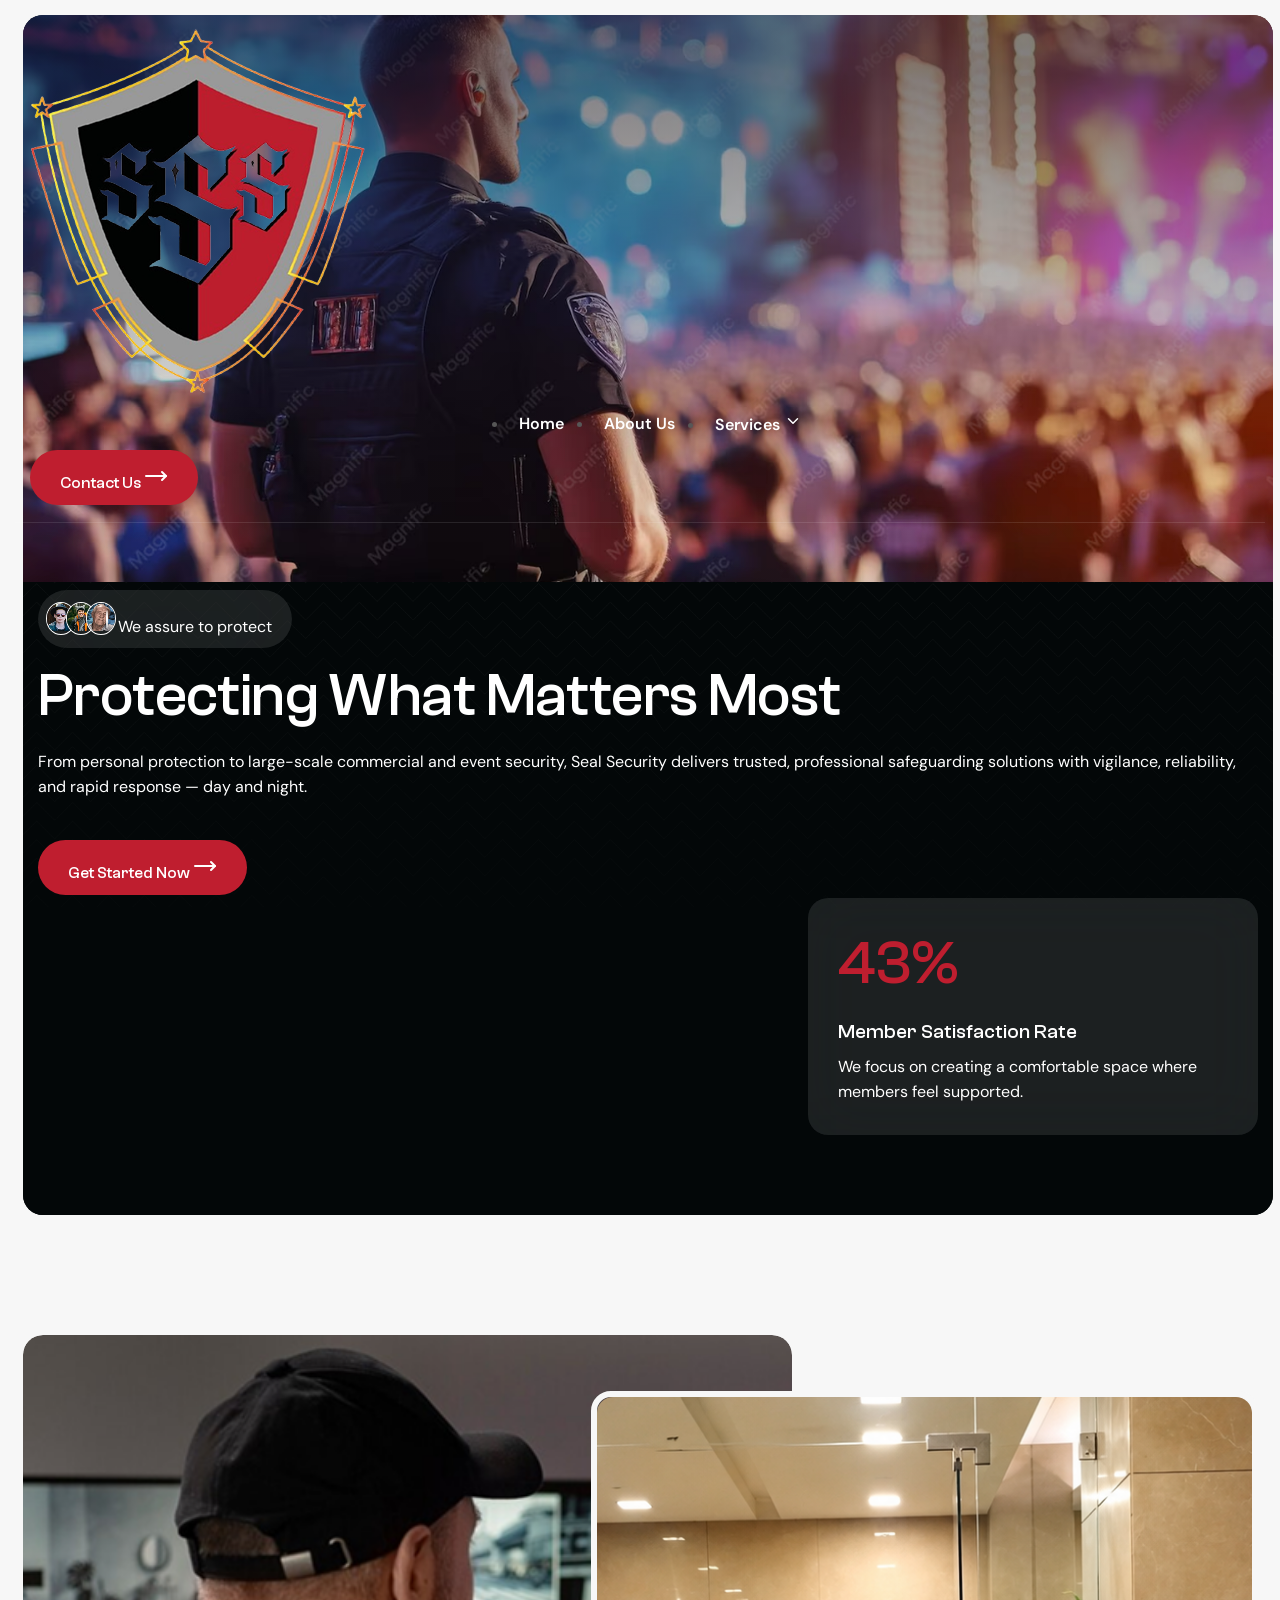
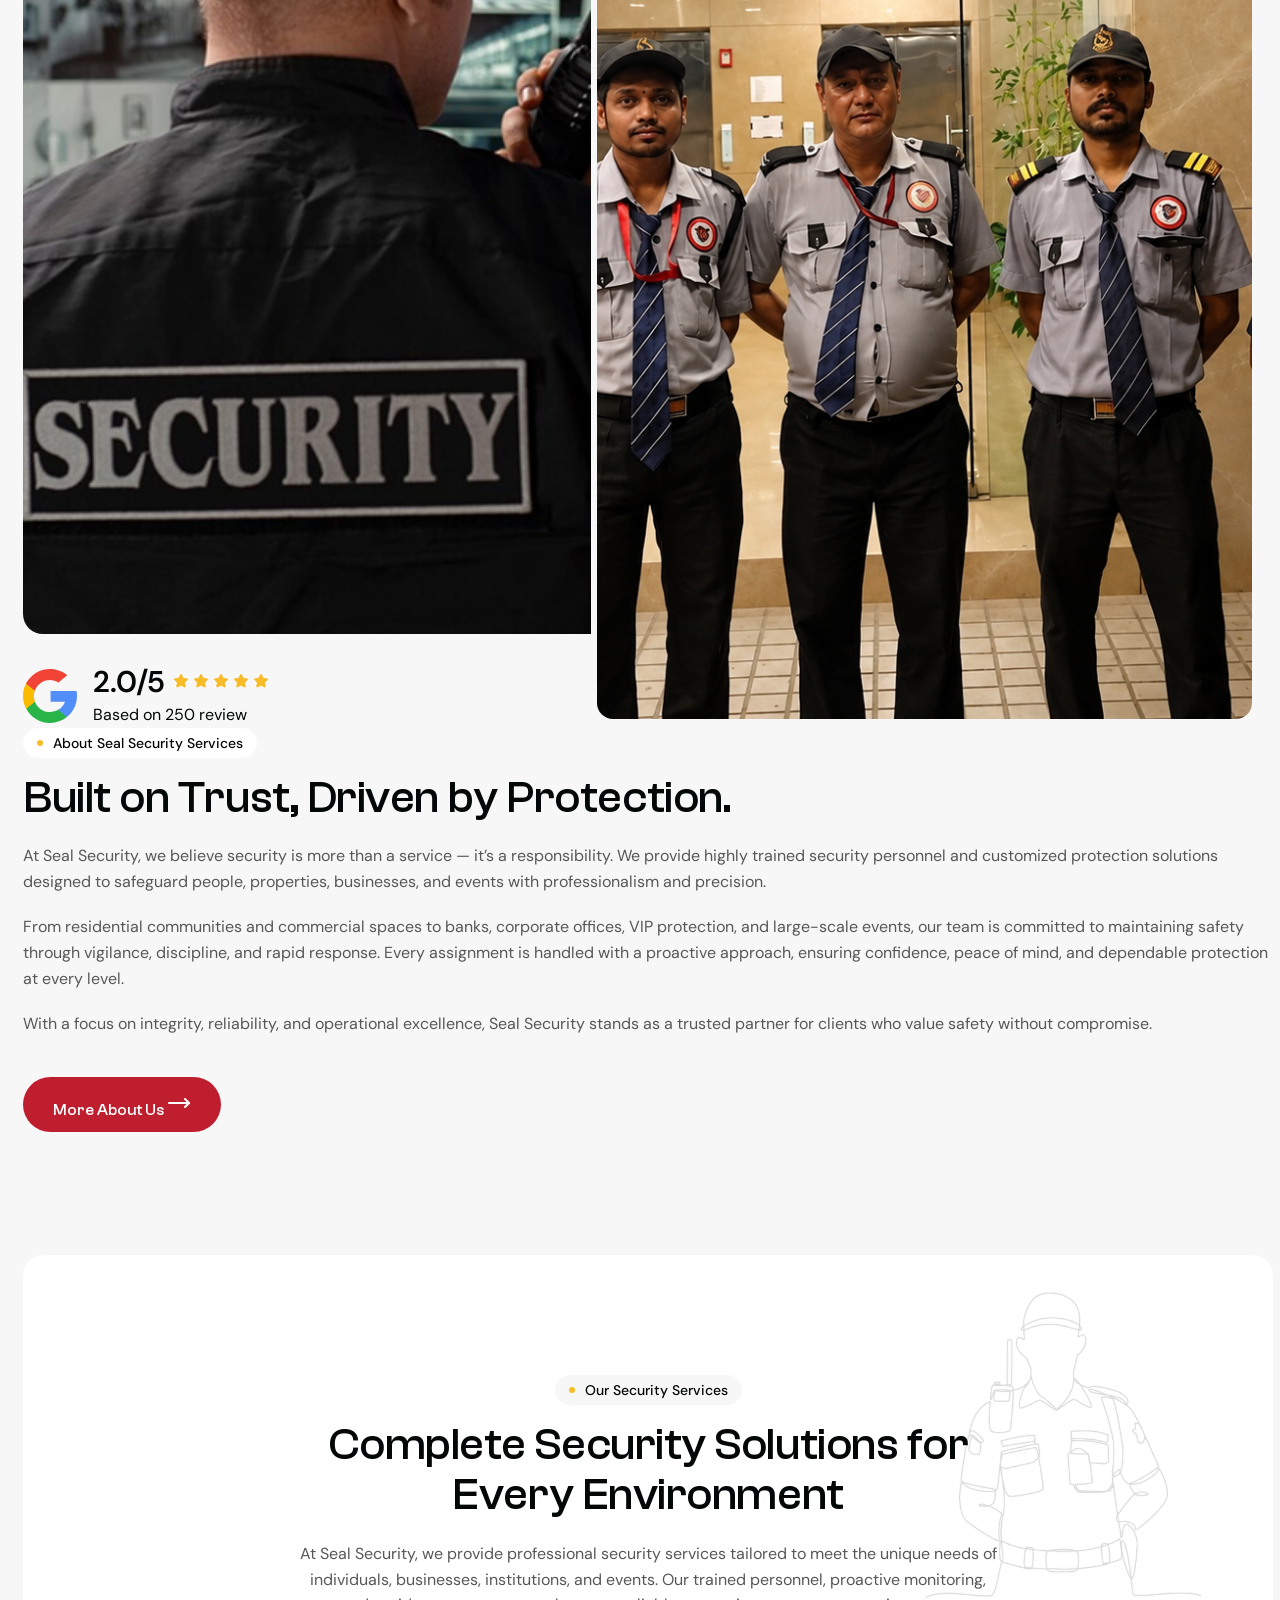
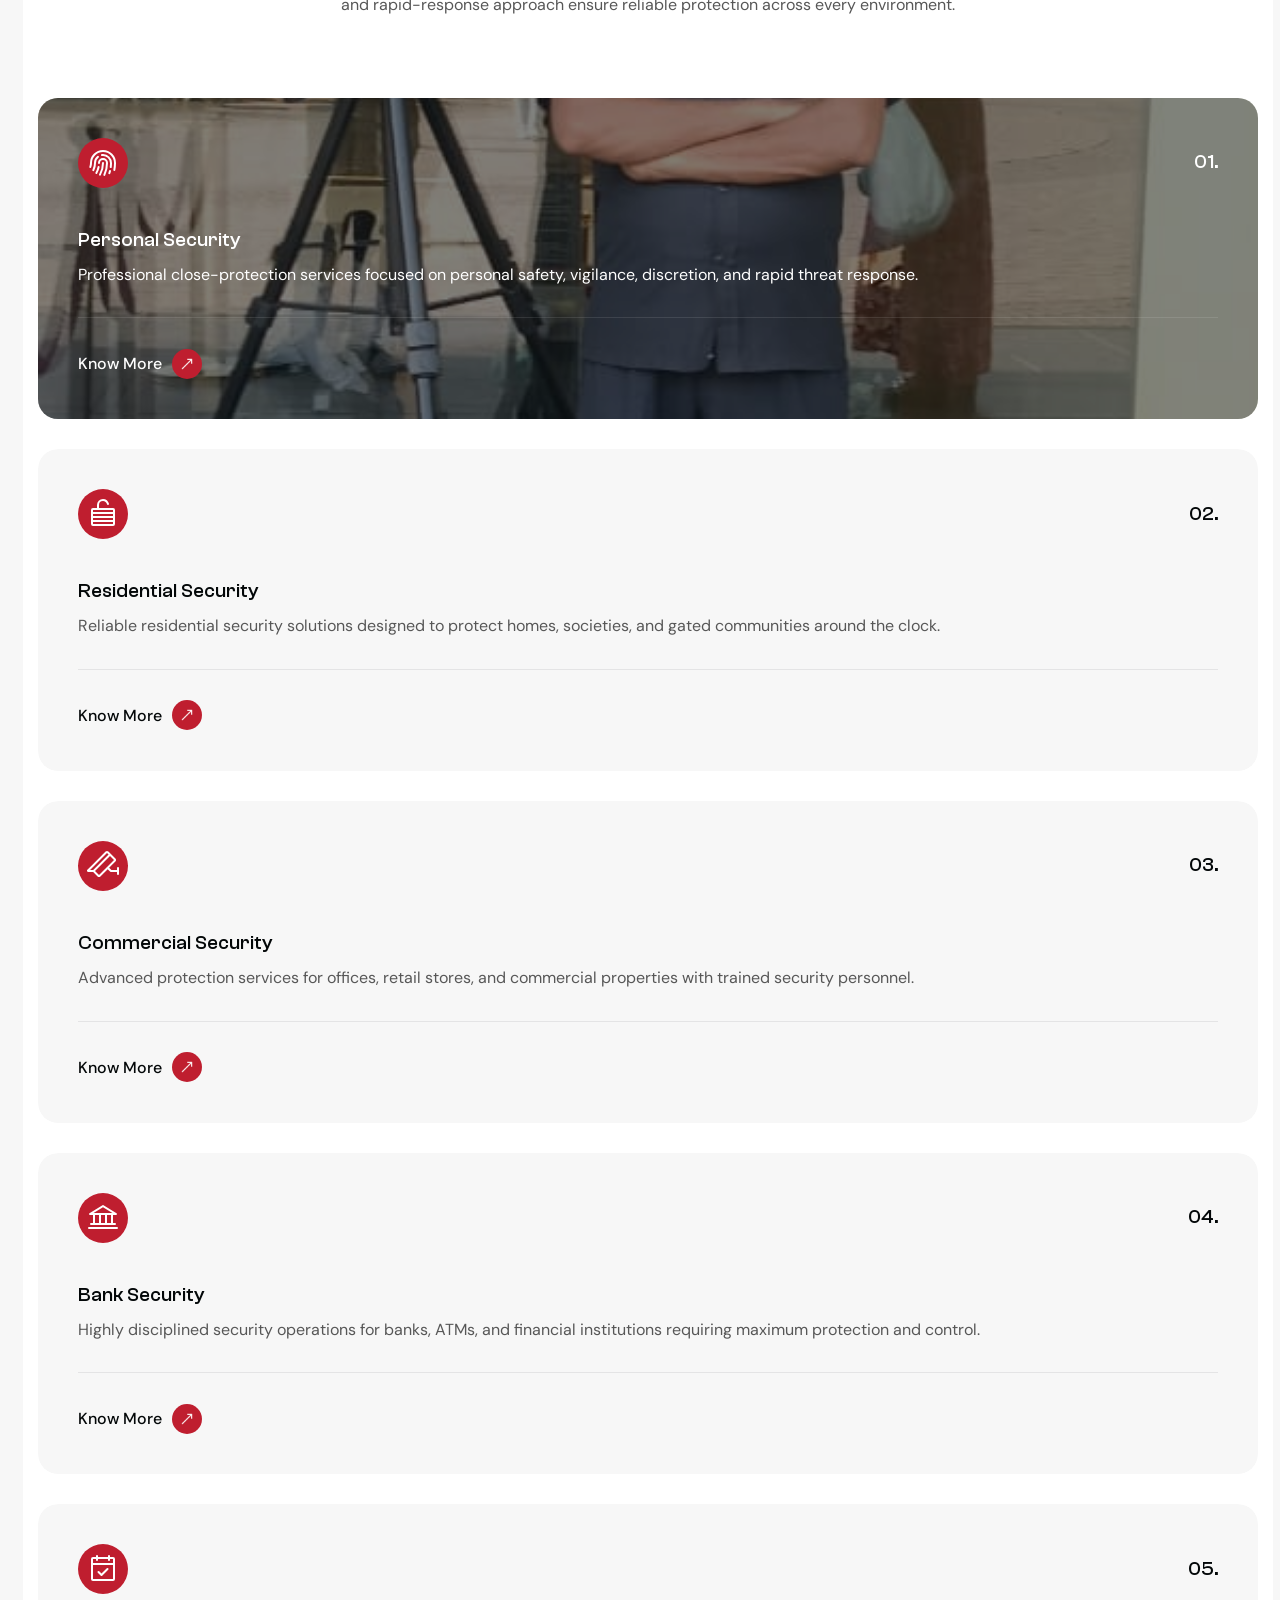
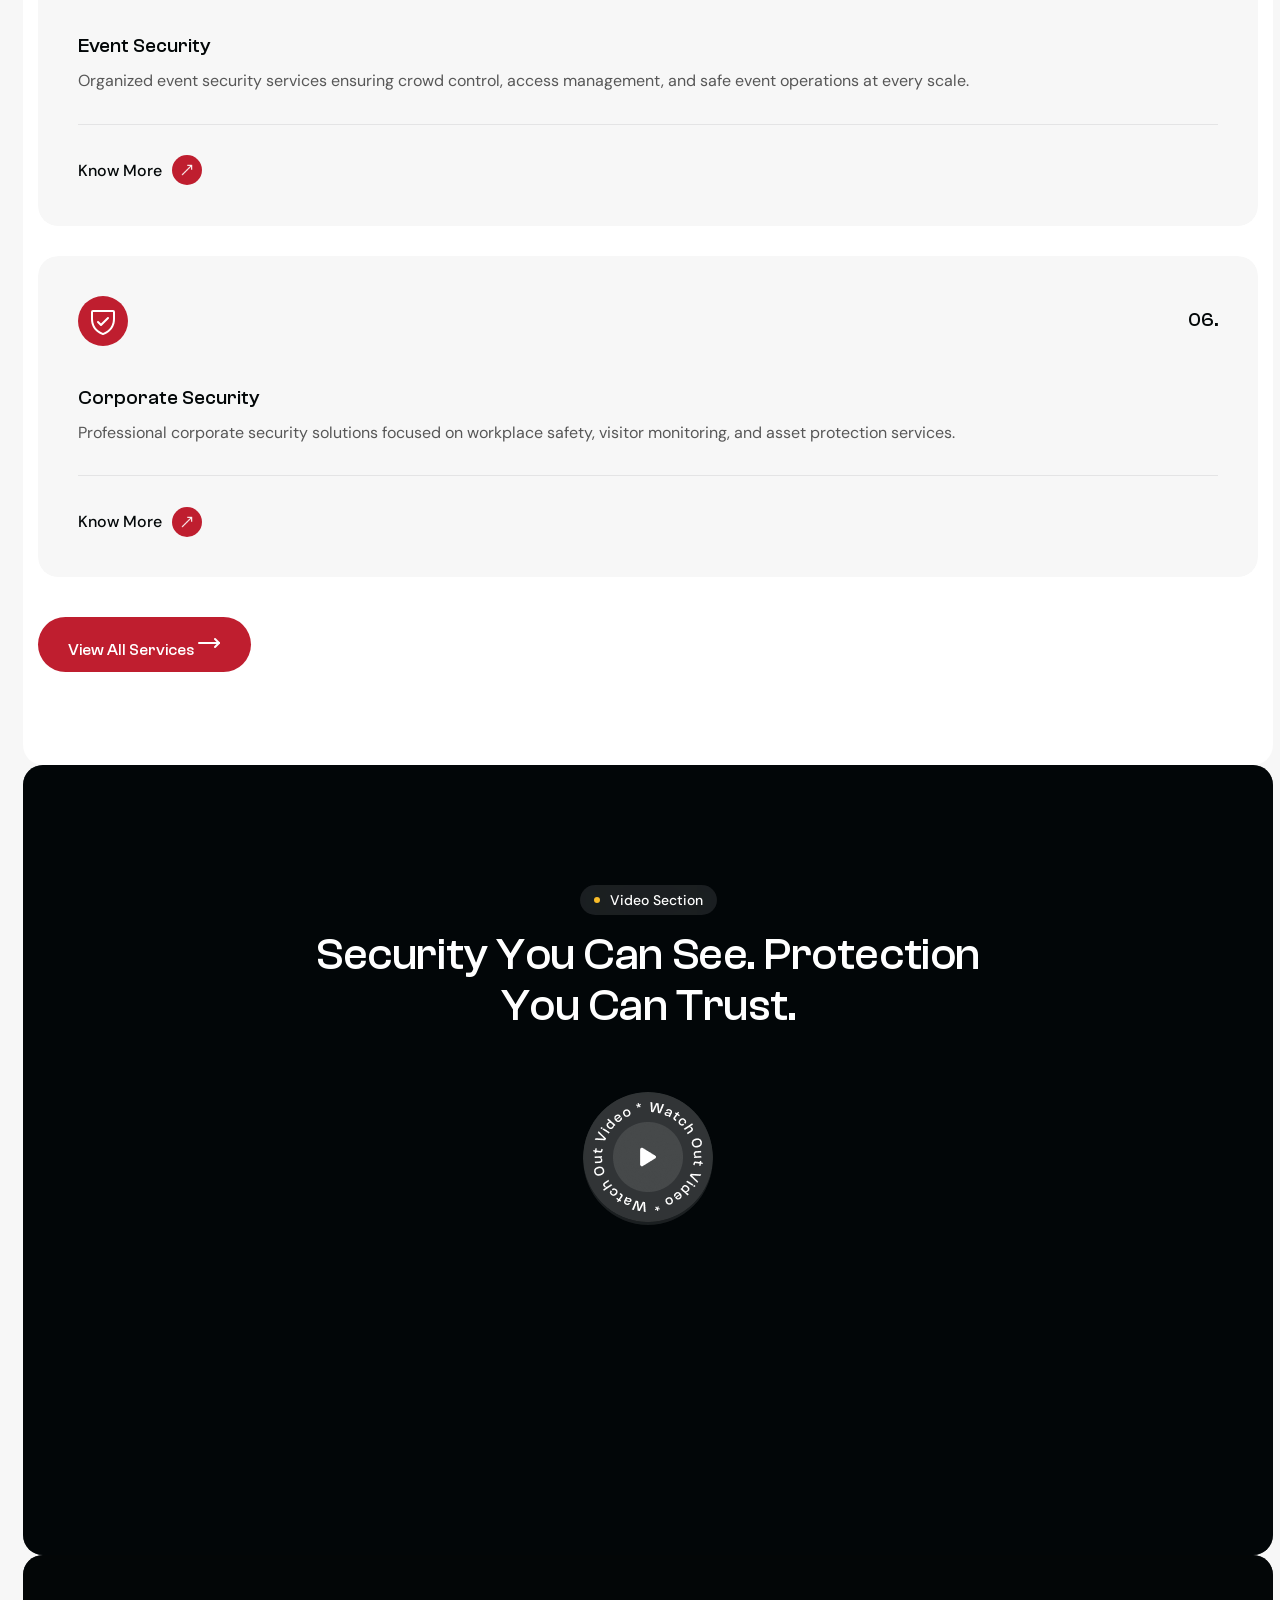
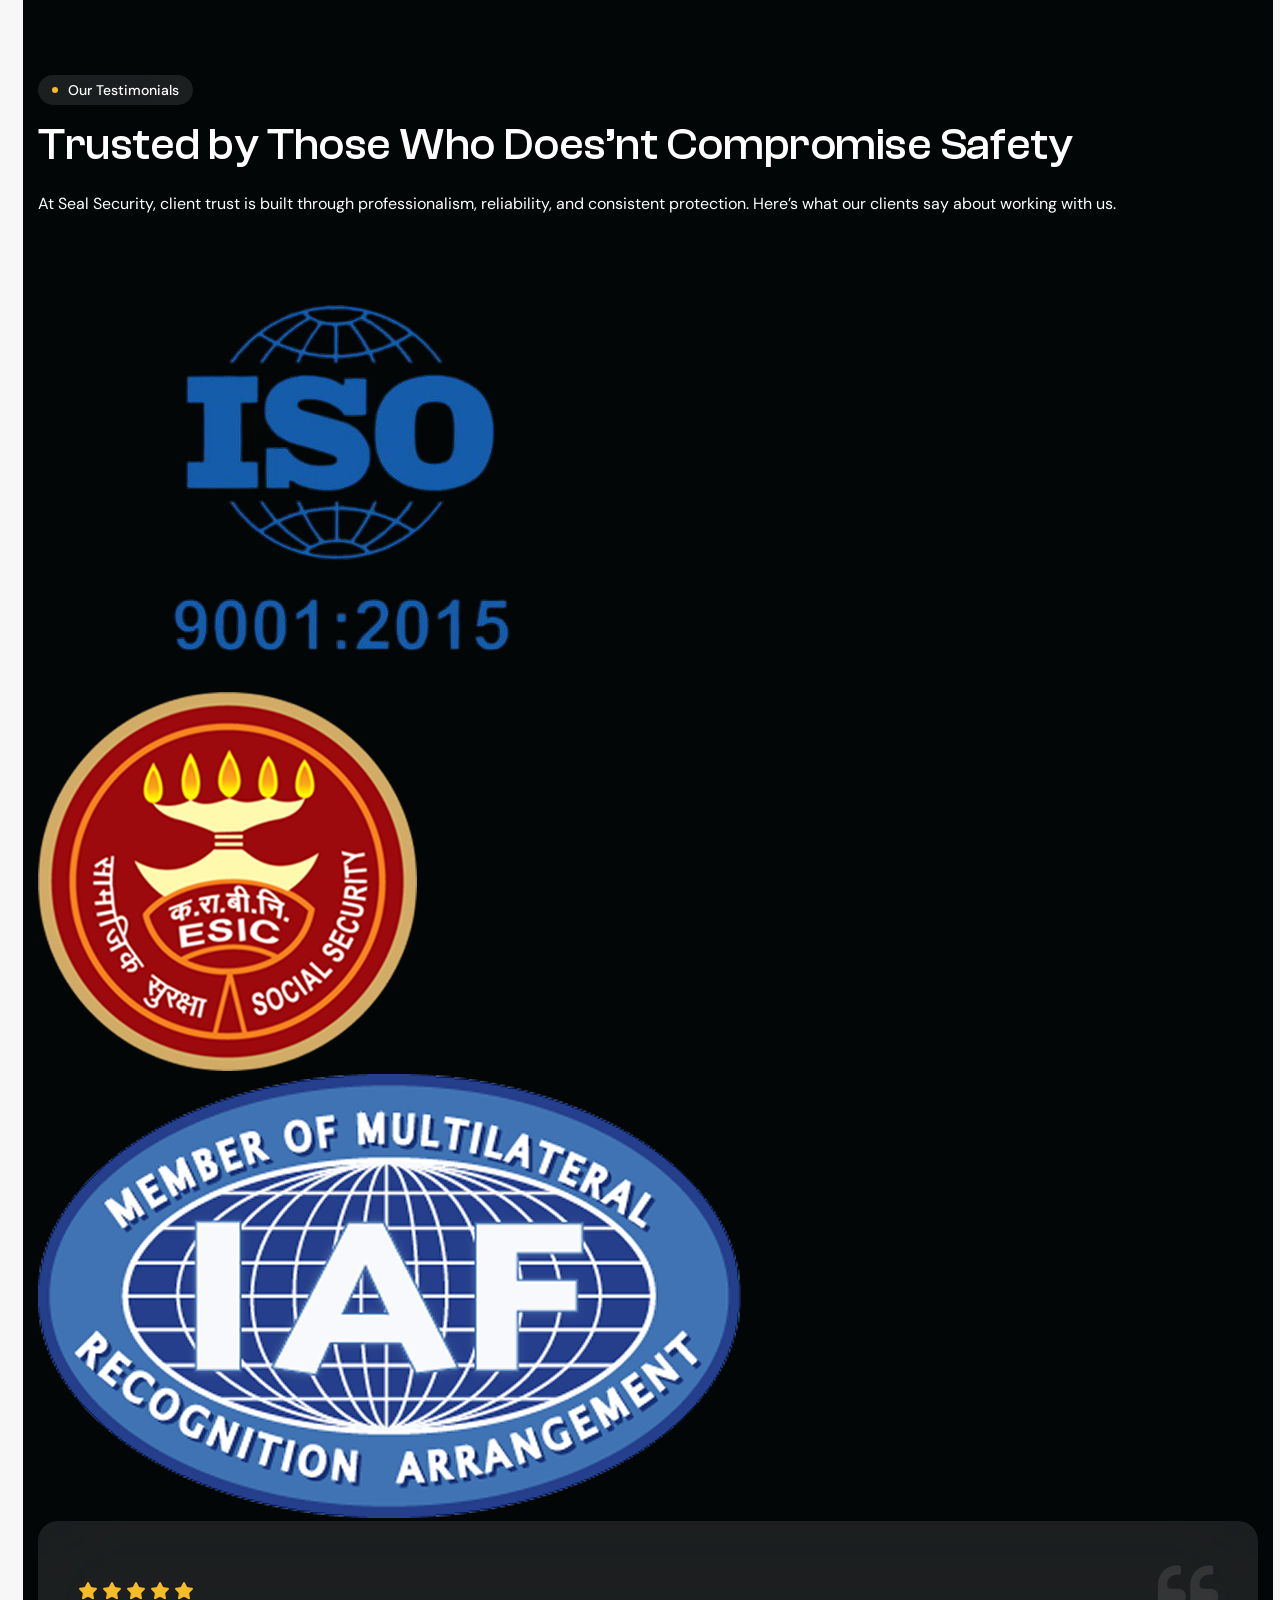
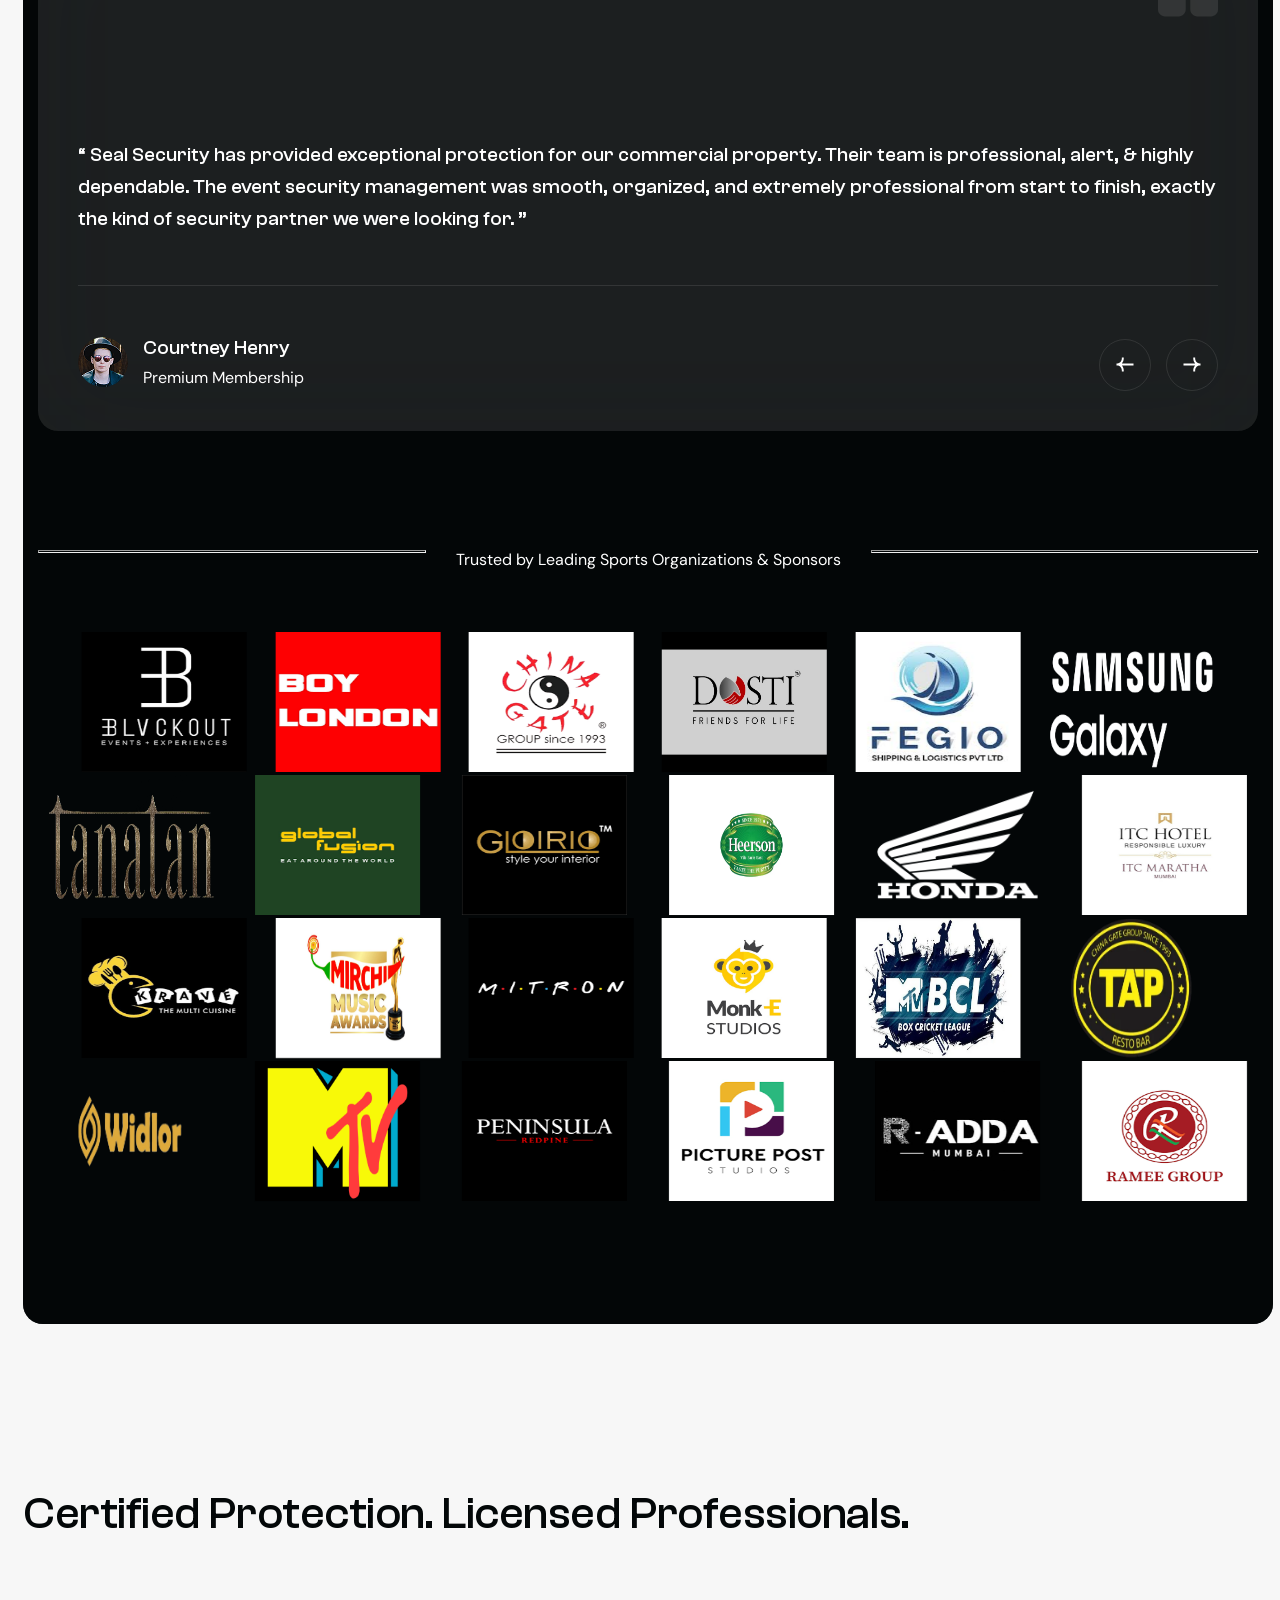
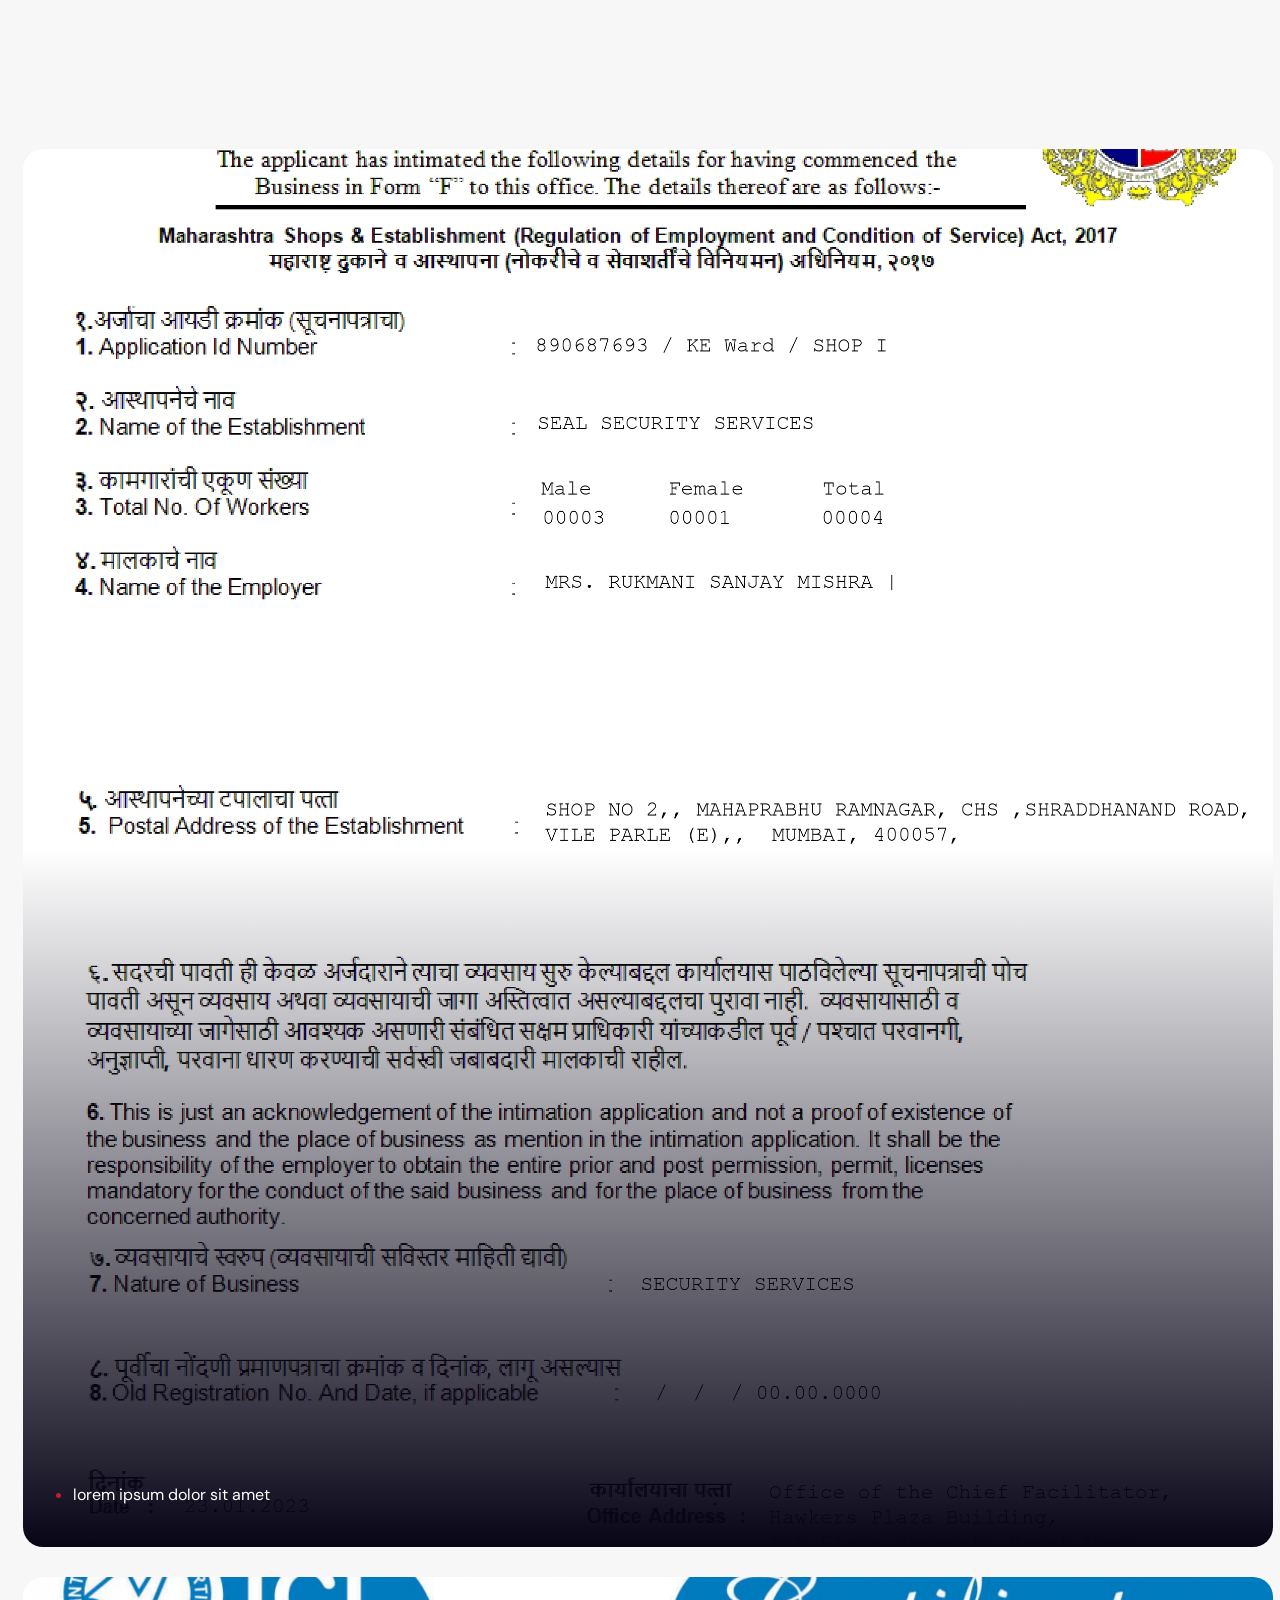
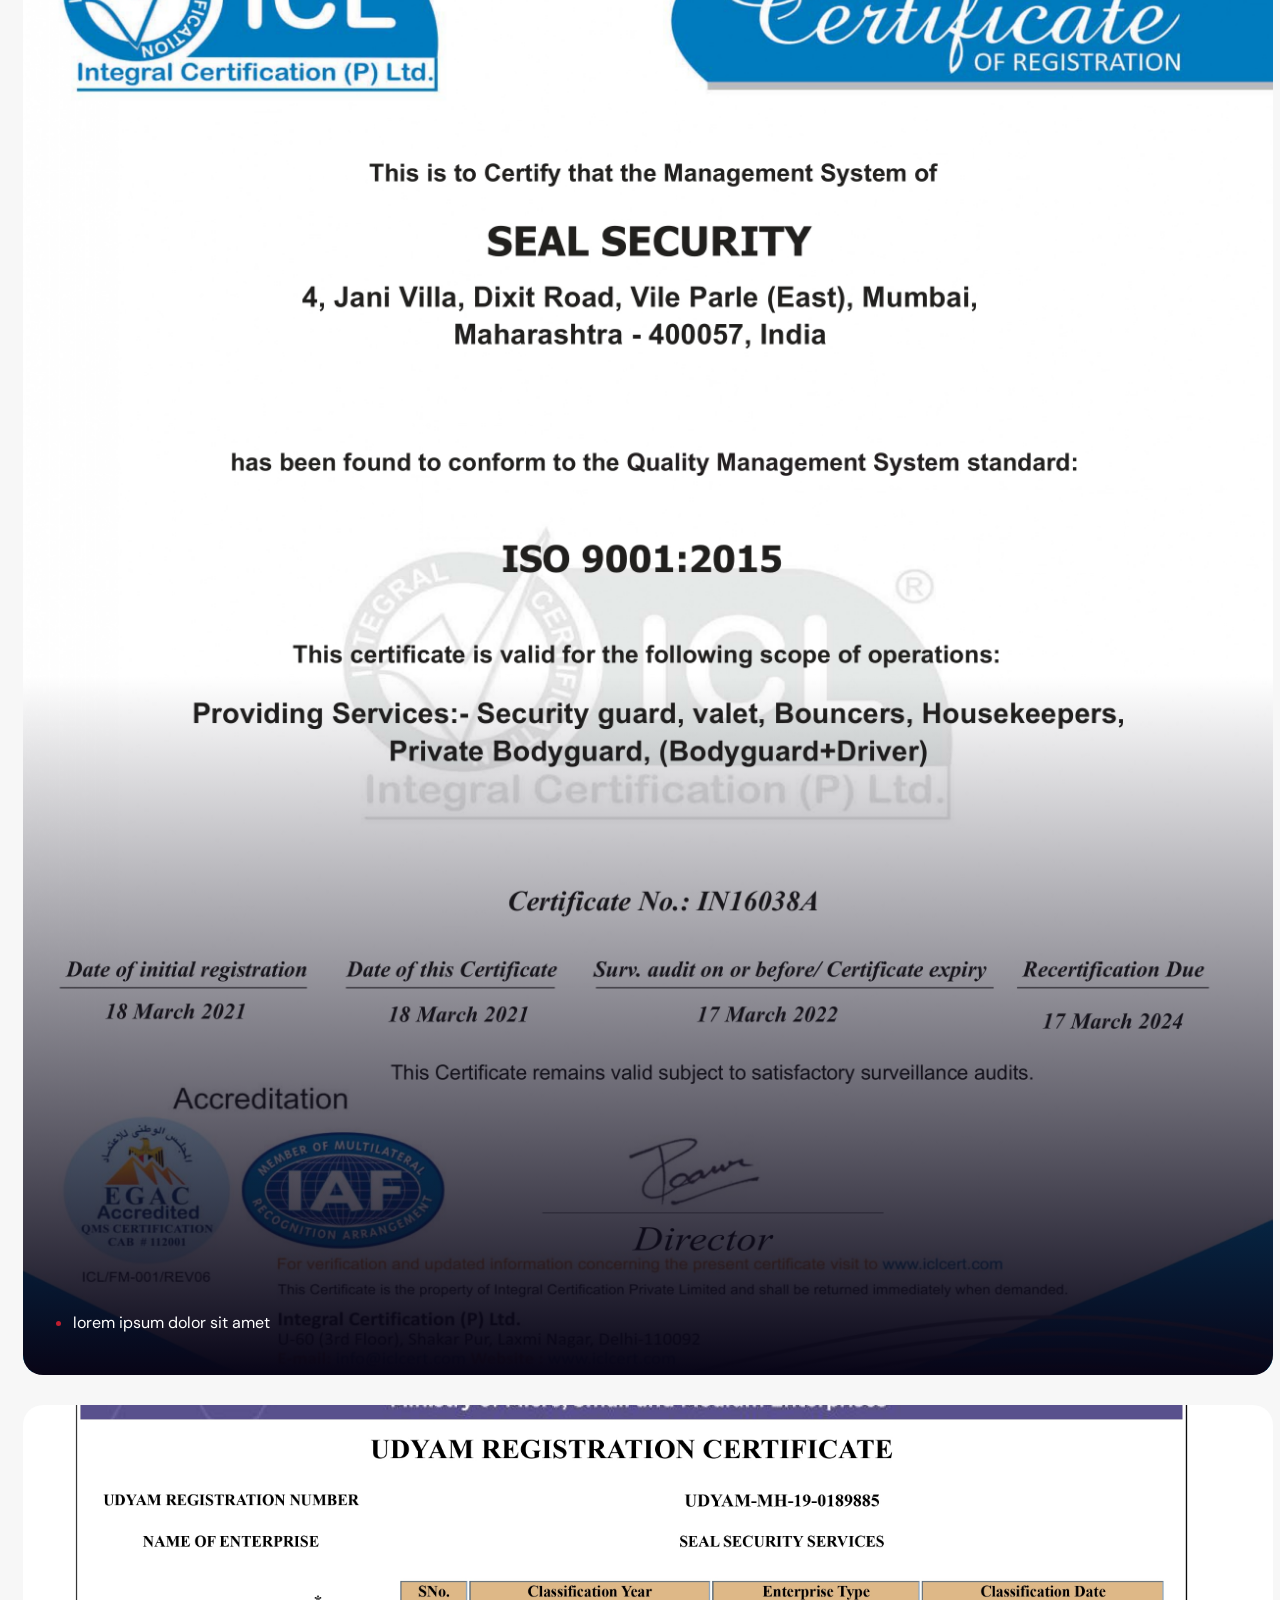
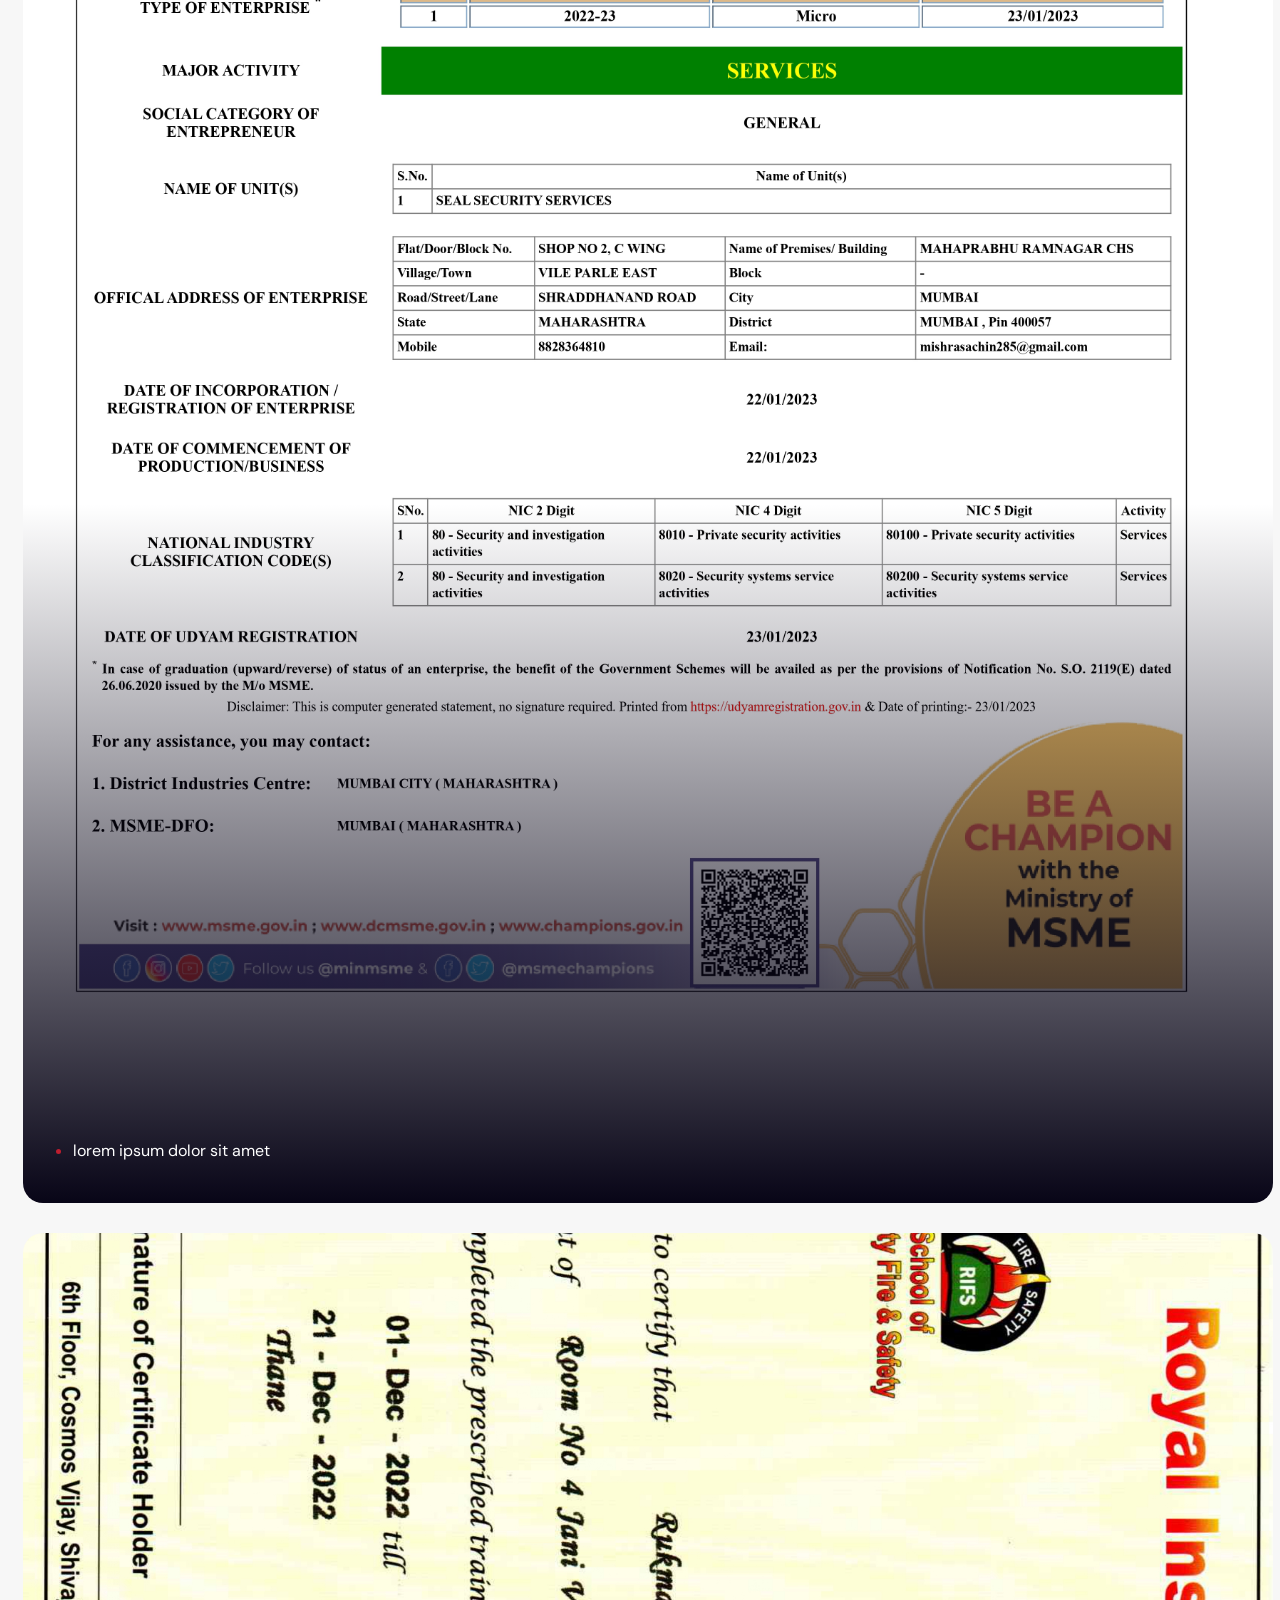
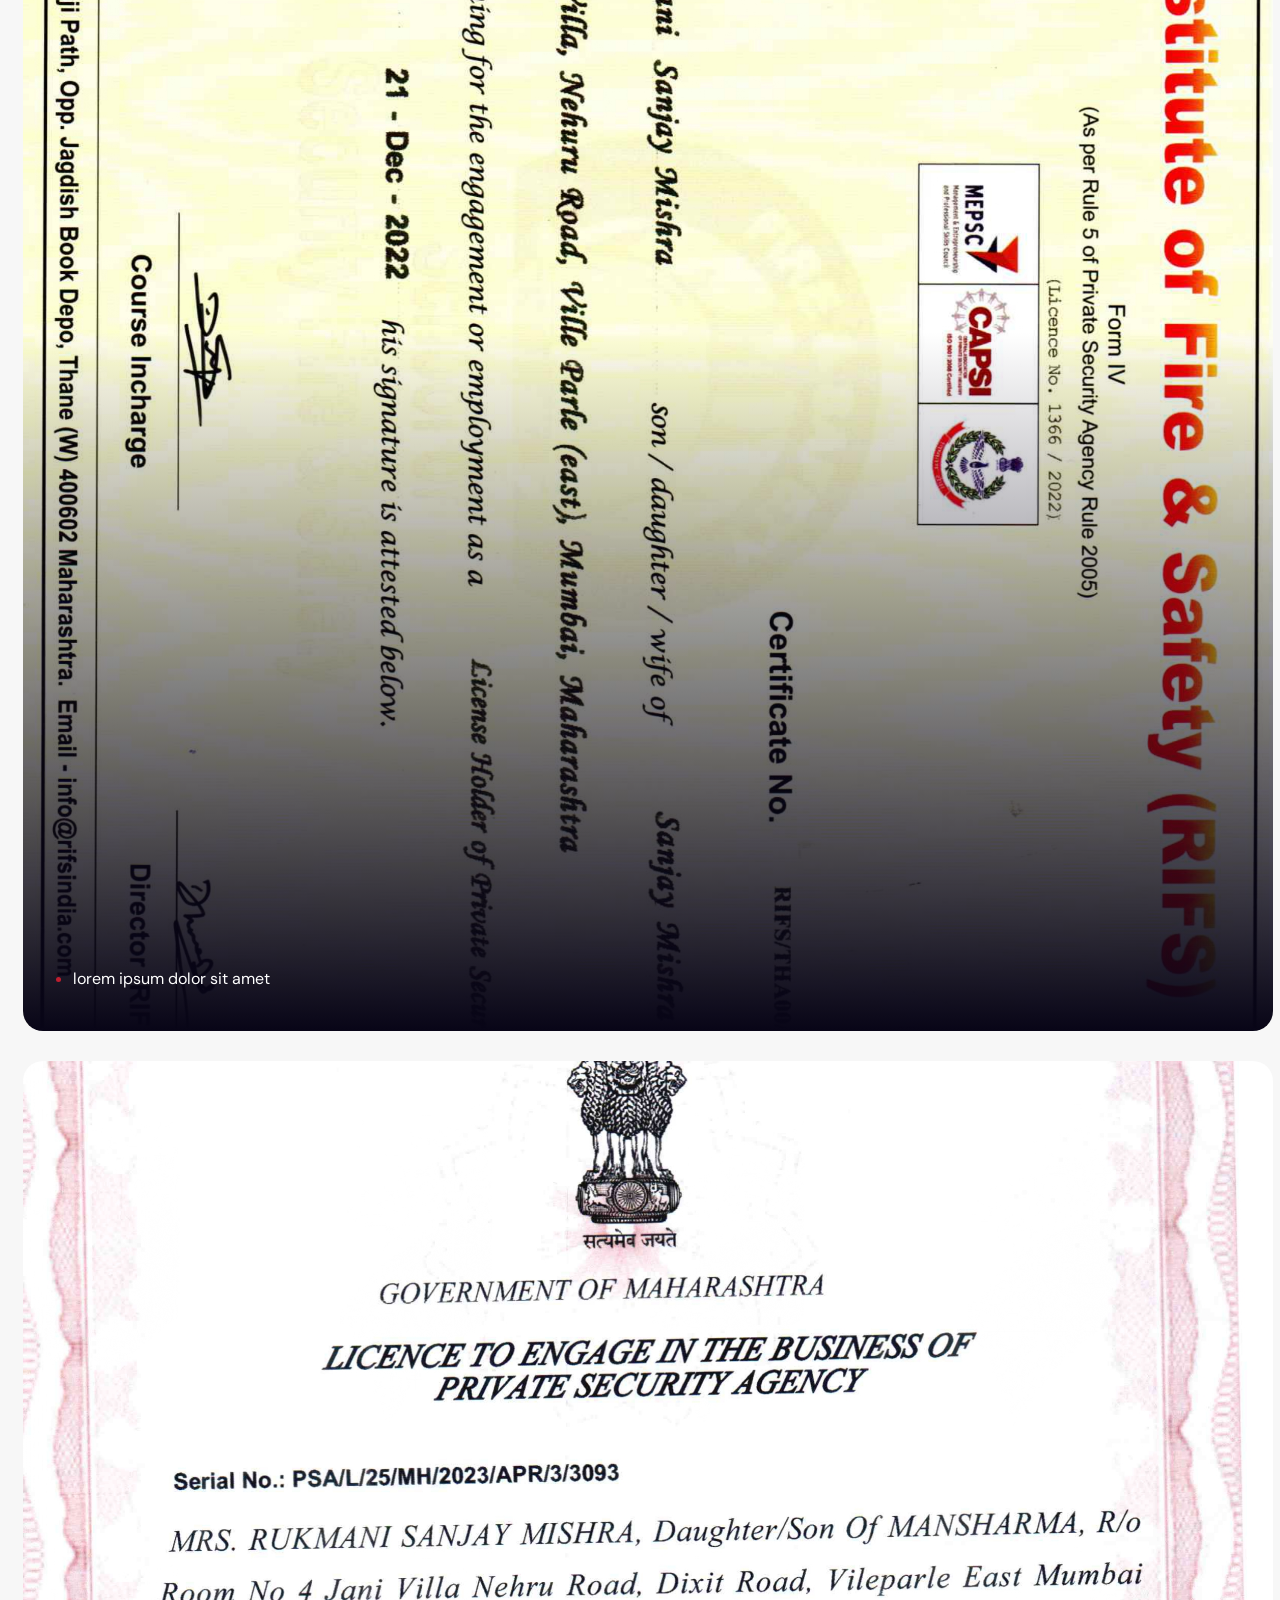
==== index.html @ d0732d3c "images replaced" ====
<!DOCTYPE html>
<html lang="zxx">

<head>
    <!-- Meta -->
    <meta charset="utf-8">
    <meta http-equiv="X-UA-Compatible" content="IE=edge">
    <meta name="viewport" content="width=device-width, initial-scale=1.0, maximum-scale=1">
    <meta name="description" content="">
    <meta name="keywords" content="">
    <meta name="author" content="Awaiken">
    <!-- Page Title -->
    <title>Seal Security | Home</title>

    <!-- Google Fonts Css-->
    <link rel="preconnect" href="https://fonts.googleapis.com/">
    <link rel="preconnect" href="https://fonts.gstatic.com/" crossorigin>
    <link
        href="https://fonts.googleapis.com/css2?family=DM+Sans:ital,opsz,wght@0,9..40,100..1000;1,9..40,100..1000&amp;display=swap"
        rel="stylesheet">
    <!-- Custom Fonts Css-->
    <link href="css/fonts.css" rel="stylesheet" media="screen">
    <!-- Bootstrap Css -->
    <link href="css/bootstrap.min.css" rel="stylesheet" media="screen">
    <!-- SlickNav Css -->
    <link href="css/slicknav.min.css" rel="stylesheet">
    <!-- Swiper Css -->
    <link rel="stylesheet" href="css/swiper-bundle.min.css">
    <!-- Font Awesome Icon Css-->
    <link href="css/all.min.css" rel="stylesheet" media="screen">
    <!-- Animated Css -->
    <link href="css/animate.css" rel="stylesheet">
    <!-- Magnific Popup Core Css File -->
    <link rel="stylesheet" href="css/magnific-popup.css">
    <!-- Mouse Cursor Css File -->
    <link rel="stylesheet" href="css/mousecursor.css">
    <!-- Main Custom Css -->
    <link href="css/custom.css" rel="stylesheet" media="screen">
</head>

<body>

    <!-- Preloader Start -->
    <div class="preloader">
        <div class="loading-container">
            <div class="loading"></div>
            <div id="loading-icon"><img src="images/custom/logo-dark.png" alt=""></div>
        </div>
    </div>
    <!-- Preloader End -->

    <!-- Header Start -->
    <header class="main-header">
        <div class="header-sticky">
            <nav class="navbar navbar-expand-lg">
                <div class="container">
                    <!-- Logo Start -->
                    <a class="navbar-brand logo-header" href="index.html">
                        <img src="images/custom/logo-dark.png" alt="Logo" class="w-100">
                    </a>
                    <!-- Logo End -->

                    <!-- Main Menu Start -->
                    <div class="collapse navbar-collapse main-menu">
                        <div class="nav-menu-wrapper">
                            <ul class="navbar-nav mr-auto" id="menu">
                                <li class="nav-item"><a class="nav-link" href="./index.html">Home</a>
                                </li>
                                <li class="nav-item"><a class="nav-link" href="./about.html">About Us</a>
                                </li>

                               <li class="nav-item submenu"><a class="nav-link" href="#">Services
                                    <svg xmlns="http://www.w3.org/2000/svg" width="18" height="18" viewBox="0 0 24 24" fill="none" stroke="currentColor" stroke-width="2" stroke-linecap="round" stroke-linejoin="round" class="lucide lucide-chevron-down-icon lucide-chevron-down"><path d="m6 9 6 6 6-6"/></svg>
                                </a>
                                    <ul>
                                        <li class="nav-item"><a class="nav-link" href="./services.html">Residential security</a>
                                        </li>
                                        <li class="nav-item"><a class="nav-link" href="./services.html">Commercial security</a>
                                        </li>
                                        <li class="nav-item"><a class="nav-link" href="./services.html">Bank security</a>
                                        </li>
                                        <li class="nav-item"><a class="nav-link" href="./services.html">Industrial & Factory security</a>
                                        </li>
                                        <li class="nav-item"><a class="nav-link" href="./services.html">Event security</a>
                                        </li>
                                        <li class="nav-item"><a class="nav-link" href="./services.html">Personal security</a>
                                        </li>
                                        <li class="nav-item"><a class="nav-link" href="./services.html">Facility management services</a>
                                        </li>
                                    </ul>
                                </li>
                            </ul>
                        </div>

                        <!-- Header Btn Start -->
                        <div class="header-btn">
                            <a href="./contact.html"
                                class="btn-default btn-highlighted d-flex align-items-center gap-2">Contact Us
                                <svg xmlns="http://www.w3.org/2000/svg" width="24" height="24" viewBox="0 0 24 24"
                                    fill="none" stroke="currentColor" stroke-width="2" stroke-linecap="round"
                                    stroke-linejoin="round" class="lucide lucide-move-right-icon lucide-move-right">
                                    <path d="M18 8L22 12L18 16" />
                                    <path d="M2 12H22" />
                                </svg>
                            </a>
                        </div>
                        <!-- Header Btn End -->
                    </div>
                    <!-- Main Menu End -->
                    <div class="navbar-toggle"></div>
                </div>
            </nav>
            <div class="responsive-menu"></div>
        </div>
    </header>
    <!-- Header End -->

    <!-- Hero Section Start -->
    <div class="hero dark-section parallaxie">
        <!-- Video Start -->
        <div class="hero-bg-video">
            <!-- Selfhosted Video Start -->
            <!-- <video autoplay muted loop id="herovideo"><source src="images/hero-bg-video.mp4" type="video/mp4"></video> -->
            <img src="./images/custom/hero-banner.png" alt="">

            <!-- Selfhosted Video End -->

            <!-- Youtube Video Start -->
            <!-- <div id="herovideo" class="player" data-property="{videoURL:'OjTRVpgtcG4',containment:'.hero-video', showControls:false, autoPlay:true, loop:true, vol:0, mute:false, startAt:0,  stopAt:296, opacity:1, addRaster:true, quality:'large', optimizeDisplay:true}"></div> -->
            <!-- Youtube Video End -->
        </div>
        <!-- Video End -->
        <div class="container">
            <div class="row align-items-end">
                <div class="col-xl-8">
                    <!-- Hero Content Box Start -->
                    <div class="hero-content-box">
                        <!-- Hero Sub Heading Start -->
                        <div class="hero-sub-heading wow fadeInUp">
                            <!-- Satisfy Client Images Start -->
                            <div class="satisfy-client-images">
                                <div class="satisfy-client-image">
                                    <figure class="image-anime">
                                        <img src="images/author-1.jpg" alt="">
                                    </figure>
                                </div>
                                <div class="satisfy-client-image">
                                    <figure class="image-anime">
                                        <img src="images/author-2.jpg" alt="">
                                    </figure>
                                </div>
                                <div class="satisfy-client-image">
                                    <figure class="image-anime">
                                        <img src="images/author-3.jpg" alt="">
                                    </figure>
                                </div>
                                <div class="satisfy-client-image">
                                    <figure class="image-anime">
                                        <img src="images/author-4.jpg" alt="">
                                    </figure>
                                </div>
                            </div>
                            <!-- Satisfy Client Images End -->

                            <!-- Satisfy Client Content Start -->
                            <div class="satisfy-client-content">
                                <p>We assure to protect</p>
                            </div>
                            <!-- Satisfy Client Content End -->
                        </div>
                        <!-- Hero Sub Heading End -->

                        <!-- Section Title Start -->
                        <div class="section-title">
                            <h1 class="text-anime-style-3" data-cursor="-opaque">Protecting What Matters Most </h1>
                            <p class="wow fadeInUp" data-wow-delay="0.2s">From personal protection to large-scale
                                commercial and event security, Seal Security delivers trusted, professional safeguarding
                                solutions with vigilance, reliability, and rapid response — day and night.</p>
                        </div>
                        <!-- Section Title End -->

                        <!-- Hero Button Start -->
                        <div class="hero-btn wow fadeInUp d-flex" data-wow-delay="0.4s">
                            <a href="./contact.html"
                                class="btn-default btn-highlighted d-flex align-items-center gap-2">Get Started Now
                                <svg xmlns="http://www.w3.org/2000/svg" width="24" height="24" viewBox="0 0 24 24"
                                    fill="none" stroke="currentColor" stroke-width="2" stroke-linecap="round"
                                    stroke-linejoin="round" class="lucide lucide-move-right-icon lucide-move-right">
                                    <path d="M18 8L22 12L18 16" />
                                    <path d="M2 12H22" />
                                </svg>
                            </a>
                        </div>
                        <!-- Hero Button End -->
                    </div>
                    <!-- Hero Content Box End -->
                </div>

                <div class="col-xl-4">
                    <!-- Hero Counter Box Start -->
                    <div class="hero-counter-box wow fadeInUp">
                        <h2><span class="counter">98</span>%</h2>
                        <h3>Member Satisfaction Rate</h3>
                        <p>We focus on creating a comfortable space where members feel supported.</p>
                    </div>
                    <!-- Hero Counter Box End -->
                </div>
            </div>
        </div>
    </div>
    <!-- Hero Section End -->

    <!-- About Us Section Start -->
    <div class="about-us">
        <div class="container">
            <div class="row align-items-center">
                <div class="col-xl-6">
                    <!-- About US Image Box Start -->
                    <div class="about-us-image-box wow fadeInUp">
                        <!-- About US Image Box 1 Start -->
                        <div class="about-us-image-box-1">
                            <!-- About Us Image Start -->
                            <div class="about-us-image">
                                <figure class="image-anime">
                                    <img src="images/custom/about-section-1.png" alt="">
                                </figure>
                            </div>
                            <!-- About Us Image End -->

                            <!-- About Us CTA Box Start -->
                            <div class="about-us-cta-box">
                                <!-- Google Review Box Start -->
                                <div class="google-rating-box">
                                    <div class="google-rating-logo">
                                        <img src="images/icon-google.svg" alt="">
                                    </div>
                                    <div class="google-rating-info">
                                        <div class="google-rating-header">
                                            <h2><span class="counter">4.9</span>/5</h2>
                                            <span class="google-rating-star">
                                                <svg xmlns="http://www.w3.org/2000/svg" width="16" height="16"
                                                    viewBox="0 0 24 24" fill="#F8BC29" stroke="#F8BC29"
                                                    stroke-width="1.5" stroke-linecap="round" stroke-linejoin="round"
                                                    class="lucide lucide-star-icon lucide-star">
                                                    <path
                                                        d="M11.525 2.295a.53.53 0 0 1 .95 0l2.31 4.679a2.123 2.123 0 0 0 1.595 1.16l5.166.756a.53.53 0 0 1 .294.904l-3.736 3.638a2.123 2.123 0 0 0-.611 1.878l.882 5.14a.53.53 0 0 1-.771.56l-4.618-2.428a2.122 2.122 0 0 0-1.973 0L6.396 21.01a.53.53 0 0 1-.77-.56l.881-5.139a2.122 2.122 0 0 0-.611-1.879L2.16 9.795a.53.53 0 0 1 .294-.906l5.165-.755a2.122 2.122 0 0 0 1.597-1.16z" />
                                                </svg>
                                                <svg xmlns="http://www.w3.org/2000/svg" width="16" height="16"
                                                    viewBox="0 0 24 24" fill="#F8BC29" stroke="#F8BC29"
                                                    stroke-width="1.5" stroke-linecap="round" stroke-linejoin="round"
                                                    class="lucide lucide-star-icon lucide-star">
                                                    <path
                                                        d="M11.525 2.295a.53.53 0 0 1 .95 0l2.31 4.679a2.123 2.123 0 0 0 1.595 1.16l5.166.756a.53.53 0 0 1 .294.904l-3.736 3.638a2.123 2.123 0 0 0-.611 1.878l.882 5.14a.53.53 0 0 1-.771.56l-4.618-2.428a2.122 2.122 0 0 0-1.973 0L6.396 21.01a.53.53 0 0 1-.77-.56l.881-5.139a2.122 2.122 0 0 0-.611-1.879L2.16 9.795a.53.53 0 0 1 .294-.906l5.165-.755a2.122 2.122 0 0 0 1.597-1.16z" />
                                                </svg>
                                                <svg xmlns="http://www.w3.org/2000/svg" width="16" height="16"
                                                    viewBox="0 0 24 24" fill="#F8BC29" stroke="#F8BC29"
                                                    stroke-width="1.5" stroke-linecap="round" stroke-linejoin="round"
                                                    class="lucide lucide-star-icon lucide-star">
                                                    <path
                                                        d="M11.525 2.295a.53.53 0 0 1 .95 0l2.31 4.679a2.123 2.123 0 0 0 1.595 1.16l5.166.756a.53.53 0 0 1 .294.904l-3.736 3.638a2.123 2.123 0 0 0-.611 1.878l.882 5.14a.53.53 0 0 1-.771.56l-4.618-2.428a2.122 2.122 0 0 0-1.973 0L6.396 21.01a.53.53 0 0 1-.77-.56l.881-5.139a2.122 2.122 0 0 0-.611-1.879L2.16 9.795a.53.53 0 0 1 .294-.906l5.165-.755a2.122 2.122 0 0 0 1.597-1.16z" />
                                                </svg>
                                                <svg xmlns="http://www.w3.org/2000/svg" width="16" height="16"
                                                    viewBox="0 0 24 24" fill="#F8BC29" stroke="#F8BC29"
                                                    stroke-width="1.5" stroke-linecap="round" stroke-linejoin="round"
                                                    class="lucide lucide-star-icon lucide-star">
                                                    <path
                                                        d="M11.525 2.295a.53.53 0 0 1 .95 0l2.31 4.679a2.123 2.123 0 0 0 1.595 1.16l5.166.756a.53.53 0 0 1 .294.904l-3.736 3.638a2.123 2.123 0 0 0-.611 1.878l.882 5.14a.53.53 0 0 1-.771.56l-4.618-2.428a2.122 2.122 0 0 0-1.973 0L6.396 21.01a.53.53 0 0 1-.77-.56l.881-5.139a2.122 2.122 0 0 0-.611-1.879L2.16 9.795a.53.53 0 0 1 .294-.906l5.165-.755a2.122 2.122 0 0 0 1.597-1.16z" />
                                                </svg>
                                                <svg xmlns="http://www.w3.org/2000/svg" width="16" height="16"
                                                    viewBox="0 0 24 24" fill="#F8BC29" stroke="#F8BC29"
                                                    stroke-width="1.5" stroke-linecap="round" stroke-linejoin="round"
                                                    class="lucide lucide-star-icon lucide-star">
                                                    <path
                                                        d="M11.525 2.295a.53.53 0 0 1 .95 0l2.31 4.679a2.123 2.123 0 0 0 1.595 1.16l5.166.756a.53.53 0 0 1 .294.904l-3.736 3.638a2.123 2.123 0 0 0-.611 1.878l.882 5.14a.53.53 0 0 1-.771.56l-4.618-2.428a2.122 2.122 0 0 0-1.973 0L6.396 21.01a.53.53 0 0 1-.77-.56l.881-5.139a2.122 2.122 0 0 0-.611-1.879L2.16 9.795a.53.53 0 0 1 .294-.906l5.165-.755a2.122 2.122 0 0 0 1.597-1.16z" />
                                                </svg>
                                            </span>
                                        </div>
                                        <div class="google-rating-review-content">
                                            <p>Based on 250 review</p>
                                        </div>
                                    </div>
                                </div>
                                <!-- Google Review Box End -->
                            </div>
                            <!-- About Us CTA Box End -->
                        </div>
                        <!-- About US Image Box 1 End -->

                        <!-- About US Image Box 2 Start -->
                        <div class="about-us-image-box-2">
                            <!-- About Us Image Start -->
                            <div class="about-us-image">
                                <figure class="image-anime">
                                    <img src="images/custom/org/IMG_0832.PNG" alt="">
                                </figure>
                            </div>
                            <!-- About Us Image End -->
                        </div>
                        <!-- About US Image Box 2 End -->
                    </div>
                    <!-- About Us Image Box End -->
                </div>

                <div class="col-xl-6">
                    <!-- About Us Content Box Start -->
                    <div class="about-us-content-box">
                        <!-- Section Title Start -->
                        <div class="section-title">
                            <span class="section-sub-title wow fadeInUp">About Seal Security Services</span>
                            <h2 class="text-anime-style-3" data-cursor="-opaque">Built on Trust, Driven by Protection.
                            </h2>
                            <p class="wow fadeInUp" data-wow-delay="0.2s">At Seal Security, we believe security is more
                                than a service — it’s a responsibility. We provide highly trained security personnel and
                                customized protection solutions designed to safeguard people, properties, businesses,
                                and events with professionalism and precision.
                            </p>
                            <p class="wow fadeInUp" data-wow-delay="0.2s">From residential communities and commercial
                                spaces to banks, corporate offices, VIP protection, and large-scale events, our team is
                                committed to maintaining safety through vigilance, discipline, and rapid response. Every
                                assignment is handled with a proactive approach, ensuring confidence, peace of mind, and
                                dependable protection at every level.
                            </p>
                            <p class="wow fadeInUp" data-wow-delay="0.2s">With a focus on integrity, reliability, and
                                operational excellence, Seal Security stands as a trusted partner for clients who value
                                safety without compromise.
                            </p>
                        </div>
                        <!-- Section Title End -->

                        <!-- About Us Button Start -->
                        <div class="about-us-btn wow fadeInUp d-flex" data-wow-delay="0.8s">
                            <a href="about.html" class="btn-default d-flex align-items-center gap-2">More About Us
                                <svg xmlns="http://www.w3.org/2000/svg" width="24" height="24" viewBox="0 0 24 24"
                                    fill="none" stroke="currentColor" stroke-width="2" stroke-linecap="round"
                                    stroke-linejoin="round" class="lucide lucide-move-right-icon lucide-move-right">
                                    <path d="M18 8L22 12L18 16"></path>
                                    <path d="M2 12H22"></path>
                                </svg>
                            </a>
                        </div>
                        <!-- About Us Button End -->
                    </div>
                    <!-- About Us Content Box End -->
                </div>
            </div>
        </div>
    </div>
    <!-- About US Section End -->

    <!-- Our Program Section Start -->
    <div class="our-programs bg-section">
        <div class="container">
            <div class="row section-row">
                <div class="col-lg-12">
                    <!-- Section Title Start -->
                    <div class="section-title section-title-center">
                        <span class="section-sub-title wow fadeInUp">Our Security Services</span>
                        <h2 class="text-anime-style-3" data-cursor="-opaque">
                            Complete Security Solutions for Every Environment
                        </h2>
                        <p>At Seal Security, we provide professional security services tailored to meet the unique needs
                            of individuals, businesses, institutions, and events. Our trained personnel, proactive
                            monitoring, and rapid-response approach ensure reliable protection across every environment.
                        </p>
                    </div>
                    <!-- Section Title End -->
                </div>
            </div>

            <div class="row program-item-list">
                <div class="col-xl-4 col-md-6">
                    <!-- Program Item Start -->
                    <div class="program-item active wow fadeInUp">
                        <!-- Program Item Image Start -->
                        <div class="program-item-image">
                            <figure>
                                <img src="images/custom/org/IMG_0837.JPG.jpeg" alt="">
                            </figure>
                        </div>
                        <!-- Program Item Image End -->

                        <!-- Program Item Body Start -->
                        <div class="program-item-body">
                            <div class="program-item-header">
                                <div class="icon-box">
                                    <svg xmlns="http://www.w3.org/2000/svg" width="32" height="32" fill="#fff"
                                        viewBox="0 0 256 256">
                                        <path
                                            d="M72,128a134.63,134.63,0,0,1-14.16,60.47,8,8,0,1,1-14.32-7.12A118.8,118.8,0,0,0,56,128,71.73,71.73,0,0,1,83,71.8,8,8,0,1,1,93,84.29,55.76,55.76,0,0,0,72,128Zm56-8a8,8,0,0,0-8,8,184.12,184.12,0,0,1-23,89.1,8,8,0,0,0,14,7.76A200.19,200.19,0,0,0,136,128,8,8,0,0,0,128,120Zm0-32a40,40,0,0,0-40,40,8,8,0,0,0,16,0,24,24,0,0,1,48,0,214.09,214.09,0,0,1-20.51,92A8,8,0,1,0,146,226.83,230,230,0,0,0,168,128,40,40,0,0,0,128,88Zm0-64A104.11,104.11,0,0,0,24,128a87.76,87.76,0,0,1-5,29.33,8,8,0,0,0,15.09,5.33A103.9,103.9,0,0,0,40,128a88,88,0,0,1,176,0,282.24,282.24,0,0,1-5.29,54.45,8,8,0,0,0,6.3,9.4,8.22,8.22,0,0,0,1.55.15,8,8,0,0,0,7.84-6.45A298.37,298.37,0,0,0,232,128,104.12,104.12,0,0,0,128,24ZM94.4,152.17A8,8,0,0,0,85,158.42a151,151,0,0,1-17.21,45.44,8,8,0,0,0,13.86,8,166.67,166.67,0,0,0,19-50.25A8,8,0,0,0,94.4,152.17ZM128,56a72.85,72.85,0,0,0-9,.56,8,8,0,0,0,2,15.87A56.08,56.08,0,0,1,184,128a252.12,252.12,0,0,1-1.92,31A8,8,0,0,0,189,168a8.39,8.39,0,0,0,1,.06,8,8,0,0,0,7.92-7,266.48,266.48,0,0,0,2-33A72.08,72.08,0,0,0,128,56Zm57.93,128.25a8,8,0,0,0-9.75,5.75c-1.46,5.69-3.15,11.4-5,17a8,8,0,0,0,5,10.13,7.88,7.88,0,0,0,2.55.42,8,8,0,0,0,7.58-5.46c2-5.92,3.79-12,5.35-18.05A8,8,0,0,0,185.94,184.26Z">
                                        </path>
                                    </svg>
                                </div>
                                <div class="program-item-no">
                                    <span>01.</span>
                                </div>
                            </div>
                            <div class="program-item-body-content">
                                <div class="program-item-content">
                                    <h2><a href="#">Personal Security</a></h2>
                                    <p>Professional close-protection services focused on personal safety, vigilance,
                                        discretion, and rapid threat response.</p>
                                </div>
                                <div class="program-item-btn">
                                    <a href="#" class="readmore-btn">Know more</a>
                                </div>
                            </div>
                        </div>
                        <!-- Program Item Body End -->
                    </div>
                    <!-- Program Item End -->
                </div>

                <div class="col-xl-4 col-md-6">
                    <!-- Program Item Start -->
                    <div class="program-item wow fadeInUp" data-wow-delay="0.2s">
                        <!-- Program Item Image Start -->
                        <div class="program-item-image">
                            <figure>
                                <img src="images/custom/org/IMG_0832.PNG" alt="">
                            </figure>
                        </div>
                        <!-- Program Item Image End -->

                        <!-- Program Item Body Start -->
                        <div class="program-item-body">
                            <div class="program-item-header">
                                <div class="icon-box">
                                    <svg xmlns="http://www.w3.org/2000/svg" width="32" height="32" fill="#fff"
                                        viewBox="0 0 256 256">
                                        <path
                                            d="M208,80H96V56a32,32,0,0,1,32-32c15.37,0,29.2,11,32.16,25.59a8,8,0,0,0,15.68-3.18C171.32,24.15,151.2,8,128,8A48.05,48.05,0,0,0,80,56V80H48A16,16,0,0,0,32,96V208a16,16,0,0,0,16,16H208a16,16,0,0,0,16-16V96A16,16,0,0,0,208,80ZM48,128H208v16H48Zm0,32H208v16H48ZM208,96v16H48V96Zm0,112H48V192H208v16Z">
                                        </path>
                                    </svg>
                                </div>
                                <div class="program-item-no">
                                    <span>02.</span>
                                </div>
                            </div>
                            <div class="program-item-body-content">
                                <div class="program-item-content">
                                    <h2><a href="#">Residential Security</a></h2>
                                    <p>Reliable residential security solutions designed to protect homes, societies, and
                                        gated communities around the clock.</p>
                                </div>
                                <div class="program-item-btn">
                                    <a href="#" class="readmore-btn">Know more</a>
                                </div>
                            </div>
                        </div>
                        <!-- Program Item Body End -->
                    </div>
                    <!-- Program Item End -->
                </div>

                <div class="col-xl-4 col-md-6">
                    <!-- Program Item Start -->
                    <div class="program-item wow fadeInUp" data-wow-delay="0.4s">
                        <!-- Program Item Image Start -->
                        <div class="program-item-image">
                            <figure>
                                <img src="images/custom/org/IMG_0848.JPG.jpeg" alt="">
                            </figure>
                        </div>
                        <!-- Program Item Image End -->

                        <!-- Program Item Body Start -->
                        <div class="program-item-body">
                            <div class="program-item-header">
                                <div class="icon-box">
                                    <svg xmlns="http://www.w3.org/2000/svg" width="32" height="32" fill="#fff"
                                        viewBox="0 0 256 256">
                                        <path
                                            d="M248,136a8,8,0,0,0-8,8v16H195.31L177,141.66l50.34-50.35a16,16,0,0,0,0-22.62l-56-56a16,16,0,0,0-22.63,0L2.92,158.94A10,10,0,0,0,10,176H49.37l35.32,35.31a16,16,0,0,0,22.62,0L165.66,153,184,171.31A15.86,15.86,0,0,0,195.31,176H240v16a8,8,0,0,0,16,0V144A8,8,0,0,0,248,136ZM160,24l12.69,12.69L49.37,160H24.46ZM96,200,64,168,184,48l32,32Z">
                                        </path>
                                    </svg>
                                </div>
                                <div class="program-item-no">
                                    <span>03.</span>
                                </div>
                            </div>
                            <div class="program-item-body-content">
                                <div class="program-item-content">
                                    <h2><a href="#">Commercial Security</a></h2>
                                    <p>Advanced protection services for offices, retail stores, and commercial
                                        properties with trained security personnel.</p>
                                </div>
                                <div class="program-item-btn">
                                    <a href="#" class="readmore-btn">Know more</a>
                                </div>
                            </div>
                        </div>
                        <!-- Program Item Body End -->
                    </div>
                    <!-- Program Item End -->
                </div>

                <div class="col-xl-4 col-md-6">
                    <!-- Program Item Start -->
                    <div class="program-item wow fadeInUp" data-wow-delay="0.6s">
                        <!-- Program Item Image Start -->
                        <div class="program-item-image">
                            <figure>
                                <img src="images/custom/org/IMG_0839.JPG.jpeg" alt="">
                            </figure>
                        </div>
                        <!-- Program Item Image End -->

                        <!-- Program Item Body Start -->
                        <div class="program-item-body">
                            <div class="program-item-header">
                                <div class="icon-box">
                                    <svg xmlns="http://www.w3.org/2000/svg" width="32" height="32" fill="#fff"
                                        viewBox="0 0 256 256">
                                        <path
                                            d="M24,104H48v64H32a8,8,0,0,0,0,16H224a8,8,0,0,0,0-16H208V104h24a8,8,0,0,0,4.19-14.81l-104-64a8,8,0,0,0-8.38,0l-104,64A8,8,0,0,0,24,104Zm40,0H96v64H64Zm80,0v64H112V104Zm48,64H160V104h32ZM128,41.39,203.74,88H52.26ZM248,208a8,8,0,0,1-8,8H16a8,8,0,0,1,0-16H240A8,8,0,0,1,248,208Z">
                                        </path>
                                    </svg>
                                </div>
                                <div class="program-item-no">
                                    <span>04.</span>
                                </div>
                            </div>
                            <div class="program-item-body-content">
                                <div class="program-item-content">
                                    <h2><a href="#">Bank Security</a></h2>
                                    <p>Highly disciplined security operations for banks, ATMs, and financial
                                        institutions requiring maximum protection and control.
                                    </p>
                                </div>
                                <div class="program-item-btn">
                                    <a href="#" class="readmore-btn">Know more</a>
                                </div>
                            </div>
                        </div>
                        <!-- Program Item Body End -->
                    </div>
                    <!-- Program Item End -->
                </div>

                <div class="col-xl-4 col-md-6">
                    <!-- Program Item Start -->
                    <div class="program-item wow fadeInUp" data-wow-delay="0.8s">
                        <!-- Program Item Image Start -->
                        <div class="program-item-image">
                            <figure>
                                <img src="images/custom/org/IMG_0863.JPG.jpeg" alt="">
                            </figure>
                        </div>
                        <!-- Program Item Image End -->

                        <!-- Program Item Body Start -->
                        <div class="program-item-body">
                            <div class="program-item-header">
                                <div class="icon-box">
                                    <svg xmlns="http://www.w3.org/2000/svg" width="32" height="32" fill="#fff"
                                        viewBox="0 0 256 256">
                                        <path
                                            d="M208,32H184V24a8,8,0,0,0-16,0v8H88V24a8,8,0,0,0-16,0v8H48A16,16,0,0,0,32,48V208a16,16,0,0,0,16,16H208a16,16,0,0,0,16-16V48A16,16,0,0,0,208,32ZM72,48v8a8,8,0,0,0,16,0V48h80v8a8,8,0,0,0,16,0V48h24V80H48V48ZM208,208H48V96H208V208Zm-38.34-85.66a8,8,0,0,1,0,11.32l-48,48a8,8,0,0,1-11.32,0l-24-24a8,8,0,0,1,11.32-11.32L116,164.69l42.34-42.35A8,8,0,0,1,169.66,122.34Z">
                                        </path>
                                    </svg>
                                </div>
                                <div class="program-item-no">
                                    <span>05.</span>
                                </div>
                            </div>
                            <div class="program-item-body-content">
                                <div class="program-item-content">
                                    <h2><a href="#">Event Security</a></h2>
                                    <p>Organized event security services ensuring crowd control, access management, and
                                        safe event operations at every scale.
                                    </p>
                                </div>
                                <div class="program-item-btn">
                                    <a href="#" class="readmore-btn">Know more</a>
                                </div>
                            </div>
                        </div>
                        <!-- Program Item Body End -->
                    </div>
                    <!-- Program Item End -->
                </div>

                <div class="col-xl-4 col-md-6">
                    <!-- Program Item Start -->
                    <div class="program-item wow fadeInUp" data-wow-delay="1s">
                        <!-- Program Item Image Start -->
                        <div class="program-item-image">
                            <figure>
                                <img src="images/custom/org/IMG_0844.JPG.jpeg" alt="">
                            </figure>
                        </div>
                        <!-- Program Item Image End -->

                        <!-- Program Item Body Start -->
                        <div class="program-item-body">
                            <div class="program-item-header">
                                <div class="icon-box">
                                    <svg xmlns="http://www.w3.org/2000/svg" width="32" height="32" fill="#fff"
                                        viewBox="0 0 256 256">
                                        <path
                                            d="M208,40H48A16,16,0,0,0,32,56v56c0,52.72,25.52,84.67,46.93,102.19,23.06,18.86,46,25.26,47,25.53a8,8,0,0,0,4.2,0c1-.27,23.91-6.67,47-25.53C198.48,196.67,224,164.72,224,112V56A16,16,0,0,0,208,40Zm0,72c0,37.07-13.66,67.16-40.6,89.42A129.3,129.3,0,0,1,128,223.62a128.25,128.25,0,0,1-38.92-21.81C61.82,179.51,48,149.3,48,112l0-56,160,0ZM82.34,141.66a8,8,0,0,1,11.32-11.32L112,148.69l50.34-50.35a8,8,0,0,1,11.32,11.32l-56,56a8,8,0,0,1-11.32,0Z">
                                        </path>
                                    </svg>
                                </div>
                                <div class="program-item-no">
                                    <span>06.</span>
                                </div>
                            </div>
                            <div class="program-item-body-content">
                                <div class="program-item-content">
                                    <h2><a href="#">Corporate Security</a></h2>
                                    <p>Professional corporate security solutions focused on workplace safety, visitor
                                        monitoring, and asset protection services.</p>
                                </div>
                                <div class="program-item-btn">
                                    <a href="#" class="readmore-btn">Know more</a>
                                </div>
                            </div>
                        </div>
                        <!-- Program Item Body End -->
                    </div>
                    <!-- Program Item End -->
                </div>
                <div class="col-12">
                    <div class="about-us-btn wow fadeInUp d-flex justify-content-center" data-wow-delay="0.8s">
                        <a href="./services.html" class="btn-default d-flex align-items-center gap-2">View all services
                            <svg xmlns="http://www.w3.org/2000/svg" width="24" height="24" viewBox="0 0 24 24"
                                fill="none" stroke="currentColor" stroke-width="2" stroke-linecap="round"
                                stroke-linejoin="round" class="lucide lucide-move-right-icon lucide-move-right">
                                <path d="M18 8L22 12L18 16"></path>
                                <path d="M2 12H22"></path>
                            </svg>
                        </a>
                    </div>
                </div>
            </div>
        </div>
    </div>
    <!-- Our Program Section End -->

    <!-- Intro Video Start -->
    <div class="intro-video bg-section dark-section parallaxie">
        <div class="container">
            <div class="row">
                <div class="col-lg-12">
                    <!-- Intro Video Content Start -->
                    <div class="intro-video-content">
                        <!-- Section Title Start -->
                        <div class="section-title">
                            <span class="section-sub-title wow fadeInUp">Video Section</span>
                            <h2 class="text-anime-style-3" data-cursor="-opaque">Security You Can See. Protection You
                                Can Trust.</h2>
                        </div>
                        <!-- Section Title End -->

                        <!-- Watch Video Circle Start -->
                        <div class="watch-video-circle wow fadeInUp">
                            <a href="https://www.youtube.com/watch?v=Y-x0efG1seA" class="popup-video"
                                data-cursor-text="Play">
                                <img src="images/watch-video-circle.png" alt="">
                            </a>
                        </div>
                        <!-- Watch Video Circle End -->
                    </div>
                    <!-- Intro Video Content End -->
                </div>
            </div>
        </div>
    </div>
    <!-- Intro Video End -->

    <div class="our-testimonials bg-section dark-section parallaxie mt-4">
        <div class="container">
            <div class="row">
                <div class="col-xl-6">
                    <!-- Our Testimonial Content Start -->
                    <div class="our-testimonial-content">
                        <!-- Section Title Start -->
                        <div class="section-title">
                            <span class="section-sub-title wow fadeInUp">Our Testimonials</span>
                            <h2 class="text-anime-style-3" data-cursor="-opaque">Trusted by Those Who Does’nt Compromise
                                Safety
                            </h2>
                            <p class="wow fadeInUp" data-wow-delay="0.2s">At Seal Security, client trust is built
                                through professionalism, reliability, and consistent protection. Here’s what our clients
                                say about working with us.</p>
                        </div>
                        <!-- Section Title End -->
                    </div>
                    <div class="row align-items-center">
                        <div class="col-lg-4">
                            <img src="./images/custom/iso-logo.png" alt="" class="img-fluid w-100">
                        </div>
                        <div class="col-lg-4">
                            <img src="./images/custom/esic-logo.png" alt="" class="img-fluid w-100">
                        </div>
                        <div class="col-lg-4">
                            <img src="./images/custom/IAF-Logo.png" alt="" class="img-fluid w-100">
                        </div>
                    </div>
                    <!-- Our Testimonial Content End -->
                </div>

                <div class="col-xl-6">
                    <!-- Testimonial Slider Start -->
                    <div class="testimonial-slider wow fadeInUp">
                        <div class="swiper">
                            <div class="swiper-wrapper" data-cursor-text="Drag">
                                <!-- Testimonial Slide Start -->
                                <div class="swiper-slide">
                                    <!-- Testimonial Item Start -->
                                    <div class="testimonial-item">
                                        <div class="testimonial-item-header">
                                            <span class="google-rating-star">
                                                <svg xmlns="http://www.w3.org/2000/svg" width="20" height="20"
                                                    viewBox="0 0 24 24" fill="#F8BC29" stroke="#F8BC29"
                                                    stroke-width="1.5" stroke-linecap="round" stroke-linejoin="round"
                                                    class="lucide lucide-star-icon lucide-star">
                                                    <path
                                                        d="M11.525 2.295a.53.53 0 0 1 .95 0l2.31 4.679a2.123 2.123 0 0 0 1.595 1.16l5.166.756a.53.53 0 0 1 .294.904l-3.736 3.638a2.123 2.123 0 0 0-.611 1.878l.882 5.14a.53.53 0 0 1-.771.56l-4.618-2.428a2.122 2.122 0 0 0-1.973 0L6.396 21.01a.53.53 0 0 1-.77-.56l.881-5.139a2.122 2.122 0 0 0-.611-1.879L2.16 9.795a.53.53 0 0 1 .294-.906l5.165-.755a2.122 2.122 0 0 0 1.597-1.16z">
                                                    </path>
                                                </svg>
                                                <svg xmlns="http://www.w3.org/2000/svg" width="20" height="20"
                                                    viewBox="0 0 24 24" fill="#F8BC29" stroke="#F8BC29"
                                                    stroke-width="1.5" stroke-linecap="round" stroke-linejoin="round"
                                                    class="lucide lucide-star-icon lucide-star">
                                                    <path
                                                        d="M11.525 2.295a.53.53 0 0 1 .95 0l2.31 4.679a2.123 2.123 0 0 0 1.595 1.16l5.166.756a.53.53 0 0 1 .294.904l-3.736 3.638a2.123 2.123 0 0 0-.611 1.878l.882 5.14a.53.53 0 0 1-.771.56l-4.618-2.428a2.122 2.122 0 0 0-1.973 0L6.396 21.01a.53.53 0 0 1-.77-.56l.881-5.139a2.122 2.122 0 0 0-.611-1.879L2.16 9.795a.53.53 0 0 1 .294-.906l5.165-.755a2.122 2.122 0 0 0 1.597-1.16z">
                                                    </path>
                                                </svg>
                                                <svg xmlns="http://www.w3.org/2000/svg" width="20" height="20"
                                                    viewBox="0 0 24 24" fill="#F8BC29" stroke="#F8BC29"
                                                    stroke-width="1.5" stroke-linecap="round" stroke-linejoin="round"
                                                    class="lucide lucide-star-icon lucide-star">
                                                    <path
                                                        d="M11.525 2.295a.53.53 0 0 1 .95 0l2.31 4.679a2.123 2.123 0 0 0 1.595 1.16l5.166.756a.53.53 0 0 1 .294.904l-3.736 3.638a2.123 2.123 0 0 0-.611 1.878l.882 5.14a.53.53 0 0 1-.771.56l-4.618-2.428a2.122 2.122 0 0 0-1.973 0L6.396 21.01a.53.53 0 0 1-.77-.56l.881-5.139a2.122 2.122 0 0 0-.611-1.879L2.16 9.795a.53.53 0 0 1 .294-.906l5.165-.755a2.122 2.122 0 0 0 1.597-1.16z">
                                                    </path>
                                                </svg>
                                                <svg xmlns="http://www.w3.org/2000/svg" width="20" height="20"
                                                    viewBox="0 0 24 24" fill="#F8BC29" stroke="#F8BC29"
                                                    stroke-width="1.5" stroke-linecap="round" stroke-linejoin="round"
                                                    class="lucide lucide-star-icon lucide-star">
                                                    <path
                                                        d="M11.525 2.295a.53.53 0 0 1 .95 0l2.31 4.679a2.123 2.123 0 0 0 1.595 1.16l5.166.756a.53.53 0 0 1 .294.904l-3.736 3.638a2.123 2.123 0 0 0-.611 1.878l.882 5.14a.53.53 0 0 1-.771.56l-4.618-2.428a2.122 2.122 0 0 0-1.973 0L6.396 21.01a.53.53 0 0 1-.77-.56l.881-5.139a2.122 2.122 0 0 0-.611-1.879L2.16 9.795a.53.53 0 0 1 .294-.906l5.165-.755a2.122 2.122 0 0 0 1.597-1.16z">
                                                    </path>
                                                </svg>
                                                <svg xmlns="http://www.w3.org/2000/svg" width="20" height="20"
                                                    viewBox="0 0 24 24" fill="#F8BC29" stroke="#F8BC29"
                                                    stroke-width="1.5" stroke-linecap="round" stroke-linejoin="round"
                                                    class="lucide lucide-star-icon lucide-star">
                                                    <path
                                                        d="M11.525 2.295a.53.53 0 0 1 .95 0l2.31 4.679a2.123 2.123 0 0 0 1.595 1.16l5.166.756a.53.53 0 0 1 .294.904l-3.736 3.638a2.123 2.123 0 0 0-.611 1.878l.882 5.14a.53.53 0 0 1-.771.56l-4.618-2.428a2.122 2.122 0 0 0-1.973 0L6.396 21.01a.53.53 0 0 1-.77-.56l.881-5.139a2.122 2.122 0 0 0-.611-1.879L2.16 9.795a.53.53 0 0 1 .294-.906l5.165-.755a2.122 2.122 0 0 0 1.597-1.16z">
                                                    </path>
                                                </svg>
                                            </span>
                                            <div class="testimonial-item-quote">
                                                <img src="images/testimonial-quote.svg" alt="">
                                            </div>
                                        </div>
                                        <div class="testimonial-item-body">
                                            <div class="testimonial-item-content">
                                                <p>“ Seal Security has provided exceptional protection for our
                                                    commercial property. Their team is professional, alert, & highly
                                                    dependable. The event security management was smooth, organized, and
                                                    extremely professional from start to finish, exactly the kind of
                                                    security partner we were looking for. ”</p>
                                            </div>
                                            <div class="testimonial-item-author">
                                                <div class="testimonial-author-image">
                                                    <figure class="image-anime">
                                                        <img src="images/author-1.jpg" alt="">
                                                    </figure>
                                                </div>
                                                <div class="testimonial-author-content">
                                                    <h2>Courtney Henry</h2>
                                                    <p>Premium Membership</p>
                                                </div>
                                            </div>
                                        </div>
                                    </div>
                                    <!-- Testimonial Item End -->
                                </div>
                                <!-- Testimonial Slide End -->

                                <!-- Testimonial Slide Start -->
                                <div class="swiper-slide">
                                    <!-- Testimonial Item Start -->
                                    <div class="testimonial-item">
                                        <div class="testimonial-item-header">
                                            <span class="google-rating-star">
                                                <svg xmlns="http://www.w3.org/2000/svg" width="20" height="20"
                                                    viewBox="0 0 24 24" fill="#F8BC29" stroke="#F8BC29"
                                                    stroke-width="1.5" stroke-linecap="round" stroke-linejoin="round"
                                                    class="lucide lucide-star-icon lucide-star">
                                                    <path
                                                        d="M11.525 2.295a.53.53 0 0 1 .95 0l2.31 4.679a2.123 2.123 0 0 0 1.595 1.16l5.166.756a.53.53 0 0 1 .294.904l-3.736 3.638a2.123 2.123 0 0 0-.611 1.878l.882 5.14a.53.53 0 0 1-.771.56l-4.618-2.428a2.122 2.122 0 0 0-1.973 0L6.396 21.01a.53.53 0 0 1-.77-.56l.881-5.139a2.122 2.122 0 0 0-.611-1.879L2.16 9.795a.53.53 0 0 1 .294-.906l5.165-.755a2.122 2.122 0 0 0 1.597-1.16z">
                                                    </path>
                                                </svg>
                                                <svg xmlns="http://www.w3.org/2000/svg" width="20" height="20"
                                                    viewBox="0 0 24 24" fill="#F8BC29" stroke="#F8BC29"
                                                    stroke-width="1.5" stroke-linecap="round" stroke-linejoin="round"
                                                    class="lucide lucide-star-icon lucide-star">
                                                    <path
                                                        d="M11.525 2.295a.53.53 0 0 1 .95 0l2.31 4.679a2.123 2.123 0 0 0 1.595 1.16l5.166.756a.53.53 0 0 1 .294.904l-3.736 3.638a2.123 2.123 0 0 0-.611 1.878l.882 5.14a.53.53 0 0 1-.771.56l-4.618-2.428a2.122 2.122 0 0 0-1.973 0L6.396 21.01a.53.53 0 0 1-.77-.56l.881-5.139a2.122 2.122 0 0 0-.611-1.879L2.16 9.795a.53.53 0 0 1 .294-.906l5.165-.755a2.122 2.122 0 0 0 1.597-1.16z">
                                                    </path>
                                                </svg>
                                                <svg xmlns="http://www.w3.org/2000/svg" width="20" height="20"
                                                    viewBox="0 0 24 24" fill="#F8BC29" stroke="#F8BC29"
                                                    stroke-width="1.5" stroke-linecap="round" stroke-linejoin="round"
                                                    class="lucide lucide-star-icon lucide-star">
                                                    <path
                                                        d="M11.525 2.295a.53.53 0 0 1 .95 0l2.31 4.679a2.123 2.123 0 0 0 1.595 1.16l5.166.756a.53.53 0 0 1 .294.904l-3.736 3.638a2.123 2.123 0 0 0-.611 1.878l.882 5.14a.53.53 0 0 1-.771.56l-4.618-2.428a2.122 2.122 0 0 0-1.973 0L6.396 21.01a.53.53 0 0 1-.77-.56l.881-5.139a2.122 2.122 0 0 0-.611-1.879L2.16 9.795a.53.53 0 0 1 .294-.906l5.165-.755a2.122 2.122 0 0 0 1.597-1.16z">
                                                    </path>
                                                </svg>
                                                <svg xmlns="http://www.w3.org/2000/svg" width="20" height="20"
                                                    viewBox="0 0 24 24" fill="#F8BC29" stroke="#F8BC29"
                                                    stroke-width="1.5" stroke-linecap="round" stroke-linejoin="round"
                                                    class="lucide lucide-star-icon lucide-star">
                                                    <path
                                                        d="M11.525 2.295a.53.53 0 0 1 .95 0l2.31 4.679a2.123 2.123 0 0 0 1.595 1.16l5.166.756a.53.53 0 0 1 .294.904l-3.736 3.638a2.123 2.123 0 0 0-.611 1.878l.882 5.14a.53.53 0 0 1-.771.56l-4.618-2.428a2.122 2.122 0 0 0-1.973 0L6.396 21.01a.53.53 0 0 1-.77-.56l.881-5.139a2.122 2.122 0 0 0-.611-1.879L2.16 9.795a.53.53 0 0 1 .294-.906l5.165-.755a2.122 2.122 0 0 0 1.597-1.16z">
                                                    </path>
                                                </svg>
                                                <svg xmlns="http://www.w3.org/2000/svg" width="20" height="20"
                                                    viewBox="0 0 24 24" fill="#F8BC29" stroke="#F8BC29"
                                                    stroke-width="1.5" stroke-linecap="round" stroke-linejoin="round"
                                                    class="lucide lucide-star-icon lucide-star">
                                                    <path
                                                        d="M11.525 2.295a.53.53 0 0 1 .95 0l2.31 4.679a2.123 2.123 0 0 0 1.595 1.16l5.166.756a.53.53 0 0 1 .294.904l-3.736 3.638a2.123 2.123 0 0 0-.611 1.878l.882 5.14a.53.53 0 0 1-.771.56l-4.618-2.428a2.122 2.122 0 0 0-1.973 0L6.396 21.01a.53.53 0 0 1-.77-.56l.881-5.139a2.122 2.122 0 0 0-.611-1.879L2.16 9.795a.53.53 0 0 1 .294-.906l5.165-.755a2.122 2.122 0 0 0 1.597-1.16z">
                                                    </path>
                                                </svg>
                                            </span>
                                            <div class="testimonial-item-quote">
                                                <img src="images/testimonial-quote.svg" alt="">
                                            </div>
                                        </div>
                                        <div class="testimonial-item-body">
                                            <div class="testimonial-item-content">
                                                <p>“ Seal Security has provided exceptional protection for our
                                                    commercial property. Their team is professional, alert, & highly
                                                    dependable. The event security management was smooth, organized, and
                                                    extremely professional from start to finish, exactly the kind of
                                                    security partner we were looking for. ”</p>
                                            </div>
                                            <div class="testimonial-item-author">
                                                <div class="testimonial-author-image">
                                                    <figure class="image-anime">
                                                        <img src="images/author-2.jpg" alt="">
                                                    </figure>
                                                </div>
                                                <div class="testimonial-author-content">
                                                    <h2>Ralph Edwards</h2>
                                                    <p>Premium Membership</p>
                                                </div>
                                            </div>
                                        </div>
                                    </div>
                                    <!-- Testimonial Item End -->
                                </div>
                                <!-- Testimonial Slide End -->
                            </div>

                            <!-- Testimonial Slider Button Start -->
                            <div class="testimonial-slider-btn">
                                <div class="testimonial-button-prev"></div>
                                <div class="testimonial-button-next"></div>
                            </div>
                            <!-- Testimonial Slider Button End -->
                        </div>
                    </div>
                    <!-- Testimonial Slider End -->
                </div>

                <div class="col-lg-12">
                    <!-- Comapany Support Slider Start -->
                    <div class="company-supports-slider-box wow fadeInUp" data-wow-delay="0.2s">
                        <!-- Comapany Support Content Start -->
                        <div class="company-supports-content">
                            <hr>
                            <p>Trusted by Leading Sports Organizations & Sponsors</p>
                            <hr>
                        </div>
                        <!-- Comapany Support Content End -->

                        <!-- Comapany Support Slider Start -->
                        <div class="company-supports-slider mb-4">
                            <div class="swiper">
                                <div class="swiper-wrapper">
                                    <!-- Company Support Logo Start -->
                                    <div class="swiper-slide">
                                        <div class="company-supports-logo">
                                            <img src="images/custom/clientele/blive music.jpg" alt="">
                                        </div>
                                    </div>
                                    <!-- Comapany Support Logo End -->

                                    <!-- Company Support Logo Start -->
                                    <div class="swiper-slide">
                                        <div class="company-supports-logo">
                                            <img src="images/custom/clientele//blvckout.png" alt="">
                                        </div>
                                    </div>
                                    <!-- Comapany Support Logo End -->

                                    <!-- Company Support Logo Start -->
                                    <div class="swiper-slide">
                                        <div class="company-supports-logo">
                                            <img src="images/custom/clientele/boy london.png" alt="">
                                        </div>
                                    </div>
                                    <!-- Comapany Support Logo End -->

                                    <!-- Company Support Logo Start -->
                                    <div class="swiper-slide">
                                        <div class="company-supports-logo">
                                            <img src="images/custom/clientele//china gate.png" alt="">
                                        </div>
                                    </div>
                                    <!-- Comapany Support Logo End -->

                                    <!-- Company Support Logo Start -->
                                    <div class="swiper-slide">
                                        <div class="company-supports-logo">
                                            <img src="images/custom/clientele/dosti.jpg" alt="">
                                        </div>
                                    </div>
                                    <!-- Comapany Support Logo End -->

                                    <!-- Company Support Logo Start -->
                                    <div class="swiper-slide">
                                        <div class="company-supports-logo">
                                            <img src="images/custom/clientele/fegio.png" alt="">
                                        </div>
                                    </div>
                                    <div class="swiper-slide">
                                        <div class="company-supports-logo">
                                            <img src="images/custom/clientele/Samsung Galaxy.png" alt="">
                                        </div>
                                    </div>
                                    <div class="swiper-slide">
                                        <div class="company-supports-logo">
                                            <img src="images/custom/clientele/sarova.png" alt="">
                                        </div>
                                    </div>
                                    <!-- Comapany Support Logo End -->
                                </div>
                            </div>
                        </div>

                        <div class="company-supports-slider-1 mb-4">
                            <div class="swiper">
                                <div class="swiper-wrapper">
                                    <!-- Company Support Logo Start -->
                                    <div class="swiper-slide">
                                        <div class="company-supports-logo">
                                            <img src="images/custom/clientele/global fusion.png" alt="">
                                        </div>
                                    </div>
                                    <!-- Comapany Support Logo End -->

                                    <!-- Company Support Logo Start -->
                                    <div class="swiper-slide">
                                        <div class="company-supports-logo">
                                            <img src="images/custom/clientele/gloirio.png" alt="">
                                        </div>
                                    </div>
                                    <!-- Comapany Support Logo End -->

                                    <!-- Company Support Logo Start -->
                                    <div class="swiper-slide">
                                        <div class="company-supports-logo">
                                            <img src="images/custom/clientele/Heerson.webp" alt="">
                                        </div>
                                    </div>
                                    <!-- Comapany Support Logo End -->

                                    <!-- Company Support Logo Start -->
                                    <div class="swiper-slide">
                                        <div class="company-supports-logo">
                                            <img src="images/custom/clientele/honda.png" alt="">
                                        </div>
                                    </div>
                                    <!-- Comapany Support Logo End -->

                                    <!-- Company Support Logo Start -->
                                    <div class="swiper-slide">
                                        <div class="company-supports-logo">
                                            <img src="images/custom/clientele/itc.png" alt="">
                                        </div>
                                    </div>
                                    <!-- Comapany Support Logo End -->

                                    <!-- Company Support Logo Start -->
                                    <div class="swiper-slide">
                                        <div class="company-supports-logo">
                                            <img src="images/custom/clientele/jet realty.png" alt="">
                                        </div>
                                    </div>
                                    <div class="swiper-slide">
                                        <div class="company-supports-logo">
                                            <img src="images/custom/clientele/South bombay bar.png" alt="">
                                        </div>
                                    </div>
                                    <div class="swiper-slide">
                                        <div class="company-supports-logo">
                                            <img src="images/custom/clientele/tanatan.png" alt="">
                                        </div>
                                    </div>
                                    <!-- Comapany Support Logo End -->
                                </div>
                            </div>
                        </div>

                        <div class="company-supports-slider mb-4">
                            <div class="swiper">
                                <div class="swiper-wrapper">
                                    <!-- Company Support Logo Start -->
                                    <div class="swiper-slide">
                                        <div class="company-supports-logo">
                                            <img src="images/custom/clientele/Kabir Singh.jpg" alt="">
                                        </div>
                                    </div>
                                    <!-- Comapany Support Logo End -->

                                    <!-- Company Support Logo Start -->
                                    <div class="swiper-slide">
                                        <div class="company-supports-logo">
                                            <img src="images/custom/clientele/Krave.png" alt="">
                                        </div>
                                    </div>
                                    <!-- Comapany Support Logo End -->

                                    <!-- Company Support Logo Start -->
                                    <div class="swiper-slide">
                                        <div class="company-supports-logo">
                                            <img src="images/custom/clientele/mirchi music awards.jpg" alt="">
                                        </div>
                                    </div>
                                    <!-- Comapany Support Logo End -->

                                    <!-- Company Support Logo Start -->
                                    <div class="swiper-slide">
                                        <div class="company-supports-logo">
                                            <img src="images/custom/clientele/mitron.png" alt="">
                                        </div>
                                    </div>
                                    <!-- Comapany Support Logo End -->

                                    <!-- Company Support Logo Start -->
                                    <div class="swiper-slide">
                                        <div class="company-supports-logo">
                                            <img src="images/custom/clientele/monk e studios.jpg" alt="">
                                        </div>
                                    </div>
                                    <!-- Comapany Support Logo End -->

                                    <!-- Company Support Logo Start -->
                                    <div class="swiper-slide">
                                        <div class="company-supports-logo">
                                            <img src="images/custom/clientele/mtv bcl.webp" alt="">
                                        </div>
                                    </div>
                                    <div class="swiper-slide">
                                        <div class="company-supports-logo">
                                            <img src="images/custom/clientele/tap_resto_bar_logo.webp" alt="">
                                        </div>
                                    </div>
                                    <div class="swiper-slide">
                                        <div class="company-supports-logo">
                                            <img src="images/custom/clientele/the westin.png" alt="">
                                        </div>
                                    </div>
                                    <!-- Comapany Support Logo End -->
                                </div>
                            </div>
                        </div>

                        <div class="company-supports-slider-1 mb-4">
                            <div class="swiper">
                                <div class="swiper-wrapper">
                                    <!-- Company Support Logo Start -->
                                    <div class="swiper-slide">
                                        <div class="company-supports-logo">
                                            <img src="images/custom/clientele/Mtv.jpg" alt="">
                                        </div>
                                    </div>
                                    <!-- Comapany Support Logo End -->

                                    <!-- Company Support Logo Start -->
                                    <div class="swiper-slide">
                                        <div class="company-supports-logo">
                                            <img src="images/custom/clientele/peninsula.png" alt="">
                                        </div>
                                    </div>
                                    <!-- Comapany Support Logo End -->

                                    <!-- Company Support Logo Start -->
                                    <div class="swiper-slide">
                                        <div class="company-supports-logo">
                                            <img src="images/custom/clientele/picture post studios.png" alt="">
                                        </div>
                                    </div>
                                    <!-- Comapany Support Logo End -->

                                    <!-- Company Support Logo Start -->
                                    <div class="swiper-slide">
                                        <div class="company-supports-logo">
                                            <img src="images/custom/clientele/r adda.png" alt="">
                                        </div>
                                    </div>
                                    <!-- Comapany Support Logo End -->

                                    <!-- Company Support Logo Start -->
                                    <div class="swiper-slide">
                                        <div class="company-supports-logo">
                                            <img src="images/custom/clientele/Ramee group.png" alt="">
                                        </div>
                                    </div>
                                    <!-- Comapany Support Logo End -->

                                    <!-- Company Support Logo Start -->
                                    <div class="swiper-slide">
                                        <div class="company-supports-logo">
                                            <img src="images/custom/clientele/s girdharlal adenwala.jpg" alt="">
                                        </div>
                                    </div>
                                    <div class="swiper-slide">
                                        <div class="company-supports-logo">
                                            <img src="images/custom/clientele/Vira group.png" alt="">
                                        </div>
                                    </div>
                                    <div class="swiper-slide">
                                        <div class="company-supports-logo">
                                            <img src="images/custom/clientele/widlor.png" alt="">
                                        </div>
                                    </div>
                                    <!-- Comapany Support Logo End -->
                                </div>
                            </div>
                        </div>
                        <!-- Comapany Support Slider End -->
                    </div>
                    <!-- Comapany Support Slider End -->
                </div>
            </div>
        </div>
    </div>


    <!-- Our Trainers Section Start -->
    <div class="our-trainers">
        <div class="container">
            <div class="row section-row align-items-center">
                <div class="col-xl-6">
                    <!-- Section Title Start -->
                    <div class="section-title">
                        <span class="section-sub-title wow fadeInUp">license & Certifications</span>
                        <h2 class="text-anime-style-3" data-cursor="-opaque">Certified Protection. Licensed
                            Professionals.</h2>
                    </div>
                    <!-- Section Title End -->
                </div>

                <div class="col-xl-6">
                    <!-- Section Content Button Start -->
                    <div class="section-content-btn">
                        <!-- Section Title Content Start -->
                        <div class="section-title-content wow fadeInUp" data-wow-delay="0.2s">
                            <p>Our supportive and knowledgeable Security guards work closely with members to provide
                                encouragement, proper techniques, and ongoing motivation.</p>
                        </div>
                        <!-- Section Title Content End -->

                        <!-- Section Button Start -->
                        <div class="section-btn wow fadeInUp d-flex" data-wow-delay="0.4s">
                            <a href="./contact.html" class="btn-default d-flex align-items-center gap-2">Know more
                                <svg xmlns="http://www.w3.org/2000/svg" width="24" height="24" viewBox="0 0 24 24"
                                    fill="none" stroke="currentColor" stroke-width="2" stroke-linecap="round"
                                    stroke-linejoin="round" class="lucide lucide-move-right-icon lucide-move-right">
                                    <path d="M18 8L22 12L18 16"></path>
                                    <path d="M2 12H22"></path>
                                </svg>
                            </a>
                        </div>
                        <!-- Section Button End -->
                    </div>
                    <!-- Section Content Button End -->
                </div>
            </div>

            <div class="row justify-content-center">
                <div class="col-xl-4 col-md-6">
                    <!-- Trainer Item Start -->
                    <div class="trainer-item wow fadeInUp" data-wow-delay="0.2s">
                        <div class="trainer-item-image">
                            <a href="#" data-cursor-text="View">
                                <figure>
                                    <img src="./images/custom/certificate-1.jpg" alt="">
                                </figure>
                            </a>
                        </div>

                        <div class="trainer-item-content">
                            <ul>
                                <li>lorem ipsum dolor sit amet</li>
                            </ul>
                        </div>
                    </div>
                    <!-- Trainer Item End -->
                </div>

                <div class="col-xl-4 col-md-6">
                    <!-- Trainer Item Start -->
                    <div class="trainer-item wow fadeInUp" data-wow-delay="0.4s">
                        <div class="trainer-item-image">
                            <a href="#" data-cursor-text="View">
                                <figure>
                                    <img src="./images/custom/certificate-2.jpg" alt="">
                                </figure>
                            </a>
                        </div>
                        <div class="trainer-item-content">
                            <ul>
                                <li>lorem ipsum dolor sit amet</li>
                            </ul>
                        </div>
                    </div>
                    <!-- Trainer Item End -->
                </div>

                <div class="col-xl-4 col-md-6">
                    <!-- Trainer Item Start -->
                    <div class="trainer-item wow fadeInUp" data-wow-delay="0.6s">
                        <div class="trainer-item-image">
                            <a href="#" data-cursor-text="View">
                                <figure>
                                    <img src="./images/custom/certificate-3.jpg" alt="">
                                </figure>
                            </a>
                        </div>

                        <div class="trainer-item-content">
                            <ul>
                                <li>lorem ipsum dolor sit amet</li>
                            </ul>
                        </div>
                    </div>
                    <!-- Trainer Item End -->
                </div>
                <div class="col-xl-4 col-md-6">
                    <!-- Trainer Item Start -->
                    <div class="trainer-item wow fadeInUp" data-wow-delay="0.2s">
                        <div class="trainer-item-image">
                            <a href="#" data-cursor-text="View">
                                <figure>
                                    <img src="./images/custom/certificate-4.jpg" alt="">
                                </figure>
                            </a>
                        </div>

                        <div class="trainer-item-content">
                            <ul>
                                <li>lorem ipsum dolor sit amet</li>
                            </ul>
                        </div>
                    </div>
                    <!-- Trainer Item End -->
                </div>

                <div class="col-xl-4 col-md-6">
                    <!-- Trainer Item Start -->
                    <div class="trainer-item wow fadeInUp" data-wow-delay="0.4s">
                        <div class="trainer-item-image">
                            <a href="#" data-cursor-text="View">
                                <figure>
                                    <img src="./images/custom/certificate-5.jpg" alt="">
                                </figure>
                            </a>
                        </div>
                        <div class="trainer-item-content">
                            <ul>
                                <li>lorem ipsum dolor sit amet</li>
                            </ul>
                        </div>
                    </div>
                    <!-- Trainer Item End -->
                </div>

                <div class="col-xl-4 col-md-6">
                    <!-- Trainer Item Start -->
                    <div class="trainer-item wow fadeInUp" data-wow-delay="0.4s">
                        <div class="trainer-item-image">
                            <a href="#" data-cursor-text="View">
                                <figure>
                                    <img src="./images/custom/certificate-6.jpg" alt="">
                                </figure>
                            </a>
                        </div>
                        <div class="trainer-item-content">
                            <ul>
                                <li>lorem ipsum dolor sit amet</li>
                            </ul>
                        </div>
                    </div>
                    <!-- Trainer Item End -->
                </div>

                <div class="col-lg-12">
                    <!-- Section Footer Text Start -->
                    <div class="section-footer-text section-satisfy-img wow fadeInUp" data-wow-delay="0.8s">
                        <!-- Satisfy Client Images Start -->
                        <div class="satisfy-client-images">

                            <div class="satisfy-client-image add-more">
                               <svg xmlns="http://www.w3.org/2000/svg" width="16" height="16" viewBox="0 0 24 24" fill="none" stroke="#fff" stroke-width="1.5" stroke-linecap="round" stroke-linejoin="round" class="lucide lucide-phone-call-icon lucide-phone-call"><path d="M13 2a9 9 0 0 1 9 9"/><path d="M13 6a5 5 0 0 1 5 5"/><path d="M13.832 16.568a1 1 0 0 0 1.213-.303l.355-.465A2 2 0 0 1 17 15h3a2 2 0 0 1 2 2v3a2 2 0 0 1-2 2A18 18 0 0 1 2 4a2 2 0 0 1 2-2h3a2 2 0 0 1 2 2v3a2 2 0 0 1-.8 1.6l-.468.351a1 1 0 0 0-.292 1.233 14 14 0 0 0 6.392 6.384"/></svg>
                            </div>
                        </div>
                        <!-- Satisfy Client Images End -->
                        <p>Reach us for custom security plans <a href="contact.html">Get Free Quote</a></p>
                    </div>
                    <!-- Section Footer Text End -->
                </div>
            </div>
        </div>
    </div>
    <!-- Our Trainers Section End -->

    <div class="what-we-do-gold pt-0">
        <div class="container">
            <div class="row">
                <div class="col-xl-6">
                    <!-- What We Do Content Start -->
                    <div class="what-we-do-content-gold">
                        <!-- Section Title Start -->
                        <div class="section-title">
                            <span class="section-sub-title wow fadeInUp">Why Choose Us</span>
                            <h2 class="text-anime-style-3" data-cursor="-opaque">Trusted Protection, Proven Reliability.
                            </h2>
                            <p class="wow fadeInUp" data-wow-delay="0.2s">At Seal Security, we combine trained
                                professionals, modern security practices, and a proactive approach to deliver dependable
                                protection across every environment. Our commitment to safety, discipline, and rapid
                                response ensures complete peace of mind for every client.</p>
                        </div>
                        <!-- Section Title End -->

                        <!-- What We Item List Start -->
                        <div class="what-we-item-list-gold">
                            <!-- What We Item Start -->
                            <div class="what-we-item-gold wow fadeInUp" data-wow-delay="0.4s">
                                <div class="icon-box">
                                    <svg xmlns="http://www.w3.org/2000/svg" width="24" height="24" viewBox="0 0 24 24"
                                        fill="none" stroke="#fff" stroke-width="2" stroke-linecap="round"
                                        stroke-linejoin="round"
                                        class="lucide lucide-shield-check-icon lucide-shield-check">
                                        <path
                                            d="M20 13c0 5-3.5 7.5-7.66 8.95a1 1 0 0 1-.67-.01C7.5 20.5 4 18 4 13V6a1 1 0 0 1 1-1c2 0 4.5-1.2 6.24-2.72a1.17 1.17 0 0 1 1.52 0C14.51 3.81 17 5 19 5a1 1 0 0 1 1 1z" />
                                        <path d="m9 12 2 2 4-4" />
                                    </svg>
                                </div>
                                <div class="what-we-item-content-gold">
                                    <h3>12+ years of trust and experience in security industry in Maharashtra</h3>
                                </div>
                            </div>

                            <div class="what-we-item-gold wow fadeInUp" data-wow-delay="0.6s">
                                <div class="icon-box">
                                    <svg xmlns="http://www.w3.org/2000/svg" width="24" height="24" viewBox="0 0 24 24"
                                        fill="none" stroke="#fff" stroke-width="2" stroke-linecap="round"
                                        stroke-linejoin="round"
                                        class="lucide lucide-shield-check-icon lucide-shield-check">
                                        <path
                                            d="M20 13c0 5-3.5 7.5-7.66 8.95a1 1 0 0 1-.67-.01C7.5 20.5 4 18 4 13V6a1 1 0 0 1 1-1c2 0 4.5-1.2 6.24-2.72a1.17 1.17 0 0 1 1.52 0C14.51 3.81 17 5 19 5a1 1 0 0 1 1 1z" />
                                        <path d="m9 12 2 2 4-4" />
                                    </svg>
                                </div>
                                <div class="what-we-item-content-gold">
                                    <h3>Governement approved & PSARA licenced security agency</h3>
                                </div>
                            </div>

                            <div class="what-we-item-gold wow fadeInUp" data-wow-delay="0.6s">
                                <div class="icon-box">
                                    <svg xmlns="http://www.w3.org/2000/svg" width="24" height="24" viewBox="0 0 24 24"
                                        fill="none" stroke="#fff" stroke-width="2" stroke-linecap="round"
                                        stroke-linejoin="round"
                                        class="lucide lucide-shield-check-icon lucide-shield-check">
                                        <path
                                            d="M20 13c0 5-3.5 7.5-7.66 8.95a1 1 0 0 1-.67-.01C7.5 20.5 4 18 4 13V6a1 1 0 0 1 1-1c2 0 4.5-1.2 6.24-2.72a1.17 1.17 0 0 1 1.52 0C14.51 3.81 17 5 19 5a1 1 0 0 1 1 1z" />
                                        <path d="m9 12 2 2 4-4" />
                                    </svg>
                                </div>
                                <div class="what-we-item-content-gold">
                                    <h3>Highly trained & professional staff to handle all types of security challenges
                                    </h3>
                                </div>
                            </div>

                            <div class="what-we-item-gold wow fadeInUp" data-wow-delay="0.6s">
                                <div class="icon-box">
                                    <svg xmlns="http://www.w3.org/2000/svg" width="24" height="24" viewBox="0 0 24 24"
                                        fill="none" stroke="#fff" stroke-width="2" stroke-linecap="round"
                                        stroke-linejoin="round"
                                        class="lucide lucide-shield-check-icon lucide-shield-check">
                                        <path
                                            d="M20 13c0 5-3.5 7.5-7.66 8.95a1 1 0 0 1-.67-.01C7.5 20.5 4 18 4 13V6a1 1 0 0 1 1-1c2 0 4.5-1.2 6.24-2.72a1.17 1.17 0 0 1 1.52 0C14.51 3.81 17 5 19 5a1 1 0 0 1 1 1z" />
                                        <path d="m9 12 2 2 4-4" />
                                    </svg>
                                </div>
                                <div class="what-we-item-content-gold">
                                    <h3>24/7 survellance & quick response security teams for immediate assistance</h3>
                                </div>
                            </div>

                            <div class="what-we-item-gold wow fadeInUp" data-wow-delay="0.6s">
                                <div class="icon-box">
                                    <svg xmlns="http://www.w3.org/2000/svg" width="24" height="24" viewBox="0 0 24 24"
                                        fill="none" stroke="#fff" stroke-width="2" stroke-linecap="round"
                                        stroke-linejoin="round"
                                        class="lucide lucide-shield-check-icon lucide-shield-check">
                                        <path
                                            d="M20 13c0 5-3.5 7.5-7.66 8.95a1 1 0 0 1-.67-.01C7.5 20.5 4 18 4 13V6a1 1 0 0 1 1-1c2 0 4.5-1.2 6.24-2.72a1.17 1.17 0 0 1 1.52 0C14.51 3.81 17 5 19 5a1 1 0 0 1 1 1z" />
                                        <path d="m9 12 2 2 4-4" />
                                    </svg>
                                </div>
                                <div class="what-we-item-content-gold">
                                    <h3>Clientp-centric approach ensuring maximum satisfaction and safety</h3>
                                </div>
                            </div>
                        </div>
                        <!-- What We Item List End -->

                        <!-- What We Content Footer Start -->
                        <div class="what-we-content-footer-gold wow fadeInUp" data-wow-delay="0.8s">
                            <!-- What We Button Start -->
                            <div class="what-we-content-btn-gold d-flex">
                                <a href="./contact.html" class="btn-default d-flex align-items-center gap-2">Get In
                                    Touch
                                    <svg xmlns="http://www.w3.org/2000/svg" width="24" height="24" viewBox="0 0 24 24"
                                        fill="none" stroke="currentColor" stroke-width="2" stroke-linecap="round"
                                        stroke-linejoin="round" class="lucide lucide-move-right-icon lucide-move-right">
                                        <path d="M18 8L22 12L18 16"></path>
                                        <path d="M2 12H22"></path>
                                    </svg>
                                </a>
                            </div>
                            <!-- What We Button End -->

                            <!-- What We Contact Box Start -->
                            <div class="what-we-contact-box-gold">
                                <div class="icon-box">
                                    <svg xmlns="http://www.w3.org/2000/svg" width="24" height="24" viewBox="0 0 24 24"
                                        fill="none" stroke="#fff" stroke-width="2" stroke-linecap="round"
                                        stroke-linejoin="round" class="lucide lucide-headset-icon lucide-headset">
                                        <path
                                            d="M3 11h3a2 2 0 0 1 2 2v3a2 2 0 0 1-2 2H5a2 2 0 0 1-2-2v-5Zm0 0a9 9 0 1 1 18 0m0 0v5a2 2 0 0 1-2 2h-1a2 2 0 0 1-2-2v-3a2 2 0 0 1 2-2h3Z" />
                                        <path d="M21 16v2a4 4 0 0 1-4 4h-5" />
                                    </svg>
                                </div>
                                <div class="what-we-contact-content-gold">
                                    <h3>Phone Number</h3>
                                    <p><a href="tel:+917021135670">+91 70211 35670</a></p>
                                </div>
                            </div>
                            <!-- What We Contact Box End -->
                        </div>
                        <!-- What We Content Footer End -->
                    </div>
                    <!-- What We Do Content End -->
                </div>
                <div class="col-xl-6">
                    <!-- What We Do Image Start -->
                    <div class="what-we-do-image-gold">
                        <figure class="image-anime reveal">
                            <img src="images/custom/org/IMG_0857.JPG.jpeg" alt="">
                        </figure>
                    </div>
                    <!-- What We Do Image End -->
                </div>


            </div>
        </div>
    </div>


    <!-- How It Work Section Start -->
    <div class="how-it-work bg-section dark-section">
        <div class="container">
            <div class="row section-row">
                <div class="col-lg-12">
                    <!-- Section Title Start -->
                    <div class="section-title section-title-center">
                        <span class="section-sub-title wow fadeInUp">How It Works</span>
                        <h2 class="text-anime-style-3" data-cursor="-opaque">Building Safer Environments, Together</h2>
                    </div>
                    <!-- Section Title End -->
                </div>
            </div>

            <div class="row">
                <div class="col-lg-12">
                    <!-- How Work Items List Start -->
                    <div class="how-work-items-list">
                        <!-- How Work Item Start -->
                        <div class="how-work-item wow fadeInUp">
                            <div class="how-work-item-image">
                                <figure class="image-anime">
                                    <svg xmlns="http://www.w3.org/2000/svg" width="40" height="40" viewBox="0 0 24 24"
                                        fill="none" stroke="#F8BC29" stroke-width="1.5" stroke-linecap="round"
                                        stroke-linejoin="round"
                                        class="lucide lucide-mountain-snow-icon lucide-mountain-snow">
                                        <path d="m8 3 4 8 5-5 5 15H2L8 3z" />
                                        <path d="M4.14 15.08c2.62-1.57 5.24-1.43 7.86.42 2.74 1.94 5.49 2 8.23.19" />
                                    </svg>
                                </figure>
                            </div>
                            <div class="how-work-item-body">
                                <div class="how-work-item-content">
                                    <h3>Our Mission</h3>
                                    <p>To provide dependable, professional, and proactive security solutions that
                                        protect people, properties, and businesses with integrity, vigilance, and
                                        excellence.</p>
                                </div>
                                <div class="how-work-item-list">
                                    <ul>
                                        <li>PSARA Licensed security agency in maharashtra</li>
                                    </ul>
                                </div>
                            </div>
                        </div>
                        <!-- How Work Item End -->

                        <!-- How Work Item Start -->
                        <div class="how-work-item wow fadeInUp" data-wow-delay="0.2s">
                            <div class="how-work-item-image">
                                <figure class="image-anime">
                                    <svg xmlns="http://www.w3.org/2000/svg" width="40" height="40" viewBox="0 0 24 24"
                                        fill="none" stroke="#F8BC29" stroke-width="1.5" stroke-linecap="round"
                                        stroke-linejoin="round" class="lucide lucide-target-icon lucide-target">
                                        <circle cx="12" cy="12" r="10" />
                                        <circle cx="12" cy="12" r="6" />
                                        <circle cx="12" cy="12" r="2" />
                                    </svg>
                                </figure>
                            </div>
                            <div class="how-work-item-body">
                                <div class="how-work-item-content">
                                    <h3>Our Vision</h3>
                                    <p>To become a trusted leader in the security industry by setting higher standards
                                        in protection, reliability, and client confidence.</p>
                                </div>
                                <div class="how-work-item-list">
                                    <ul>
                                        <li>Over 400+ professional security personnels</li>
                                    </ul>
                                </div>
                            </div>
                        </div>
                        <!-- How Work Item End -->

                        <!-- How Work Item Start -->
                        <div class="how-work-item wow fadeInUp" data-wow-delay="0.4s">
                            <div class="how-work-item-image">
                                <figure class="image-anime">
                                    <svg xmlns="http://www.w3.org/2000/svg" width="40" height="40" viewBox="0 0 24 24"
                                        fill="none" stroke="#F8BC29" stroke-width="1.5" stroke-linecap="round"
                                        stroke-linejoin="round"
                                        class="lucide lucide-briefcase-business-icon lucide-briefcase-business">
                                        <path d="M12 12h.01" />
                                        <path d="M16 6V4a2 2 0 0 0-2-2h-4a2 2 0 0 0-2 2v2" />
                                        <path d="M22 13a18.15 18.15 0 0 1-20 0" />
                                        <rect width="20" height="14" x="2" y="6" rx="2" />
                                    </svg>
                                </figure>
                            </div>
                            <div class="how-work-item-body">
                                <div class="how-work-item-content">
                                    <h3>Careers</h3>
                                    <p>Join a team committed to discipline and public safety. We’re always looking for
                                        dedicated individuals ready to build a meaningful career in the security
                                        industry.
                                    </p>
                                </div>
                                <div class="how-work-item-list">
                                    <ul>
                                        <li>Catering over 120+ businesses</li>
                                    </ul>
                                </div>
                            </div>
                        </div>
                        <!-- How Work Item End -->
                    </div>
                    <!-- How Work Items List End -->
                </div>

                <div class="col-lg-12">
                    <!-- Section Footer Text Start -->
                    <div class="section-footer-text section-satisfy-img wow fadeInUp" data-wow-delay="0.6s">
                        <div class="d-flex align-items-center justify-content-center gap-2">
                            <a href="./contact.html"
                                class="btn-default btn-highlighted d-flex align-items-center gap-2">Know more
                                <svg xmlns="http://www.w3.org/2000/svg" width="24" height="24" viewBox="0 0 24 24"
                                    fill="none" stroke="currentColor" stroke-width="2" stroke-linecap="round"
                                    stroke-linejoin="round" class="lucide lucide-move-right-icon lucide-move-right">
                                    <path d="M18 8L22 12L18 16"></path>
                                    <path d="M2 12H22"></path>
                                </svg>
                            </a>
                            <a href="./contact.html"
                                class="btn-default border bg-black btn-highlighted d-flex align-items-center gap-2">Join
                                Our Team
                                <svg xmlns="http://www.w3.org/2000/svg" width="24" height="24" viewBox="0 0 24 24"
                                    fill="none" stroke="currentColor" stroke-width="2" stroke-linecap="round"
                                    stroke-linejoin="round" class="lucide lucide-move-right-icon lucide-move-right">
                                    <path d="M18 8L22 12L18 16"></path>
                                    <path d="M2 12H22"></path>
                                </svg>
                            </a>
                        </div>
                    </div>
                    <!-- Section Footer Text End -->
                </div>
            </div>
        </div>
    </div>
    <!-- How It Work Section End -->


    <!-- Our FAQs Section Start -->
    <div class="our-faqs">
        <div class="container">
            <div class="row">
                <div class="col-xl-6">
                    <!-- Faqs Image Box Start -->
                    <div class="faqs-image-box wow fadeInUp">
                        <!-- Faqs Image Start -->
                        <div class="faqs-image">
                            <figure class="image-anime">
                                <img src="images/custom/org/IMG_0843.JPG.jpeg" alt="">
                            </figure>
                        </div>
                        <!-- Faqs Image End -->

                        <!-- Faqs CTA Box Start -->
                        <div class="faq-cta-box">
                            <div class="faqs-cta-content">
                                <h3>Hey, Any More Questions?</h3>
                                <p>Call Us: <a href="tel:+917021135670">+91 70211 35670</a></p>
                            </div>
                            <div class="faqs-cta-btn">
                                <a href="./contact.html" class="btn-default btn-highlighted">Reach Us</a>
                            </div>
                        </div>
                        <!-- Faqs CTA Box End -->
                    </div>
                    <!-- Faqs Image Box End -->
                </div>

                <div class="col-xl-6">
                    <!-- Faqs Content Start -->
                    <div class="faqs-content">
                        <!-- Section Title Start -->
                        <div class="section-title">
                            <span class="section-sub-title wow fadeInUp">Frequently Asked Questions</span>
                            <h2 class="text-anime-style-3" data-cursor="-opaque">Everything You Need to Know About Our
                                Security Services</h2>
                        </div>
                        <!-- Section Title End -->

                        <!-- FAQ Accordion Start -->
                        <div class="faq-accordion" id="accordion">
                            <!-- FAQ Item Start -->
                            <div class="accordion-item wow fadeInUp">
                                <h2 class="accordion-header" id="heading1">
                                    <button class="accordion-button" type="button" data-bs-toggle="collapse"
                                        data-bs-target="#collapse1" aria-expanded="true" aria-controls="collapse1">
                                        Q1. What types of security services do you provide?
                                    </button>
                                </h2>
                                <div id="collapse1" class="accordion-collapse collapse show" role="region"
                                    aria-labelledby="heading1" data-bs-parent="#accordion">
                                    <div class="accordion-body">
                                        <p>We offer personal, residential, commercial, corporate, bank, and event
                                            security services along with surveillance and emergency response solutions.
                                        </p>
                                        <ul>
                                            <li>Lorem ipsum dolor sit, amet consectetur adipisicing elit.</li>
                                            <li>Lorem ipsum dolor, sit amet consectetur adipisicing elit. Facere, sunt!
                                            </li>
                                        </ul>
                                    </div>
                                </div>
                            </div>
                            <!-- FAQ Item End -->

                            <!-- FAQ Item Start -->
                            <div class="accordion-item wow fadeInUp" data-wow-delay="0.2s">
                                <h2 class="accordion-header" id="heading2">
                                    <button class="accordion-button collapsed" type="button" data-bs-toggle="collapse"
                                        data-bs-target="#collapse2" aria-expanded="false" aria-controls="collapse2">
                                        Q2. Are your security personnel trained and certified?
                                    </button>
                                </h2>
                                <div id="collapse2" class="accordion-collapse collapse" role="region"
                                    aria-labelledby="heading2" data-bs-parent="#accordion">
                                    <div class="accordion-body">
                                        <p>Lorem ipsum dolor sit amet consectetur adipisicing elit. Eveniet minus,
                                            dolorum nihil autem possimus dignissimos, quod sequi vero atque eaque
                                            obcaecati! Corrupti quasi, nostrum commodi magni rerum autem eius at?</p>
                                    </div>
                                </div>
                            </div>
                            <!-- FAQ Item End -->

                            <!-- FAQ Item Start -->
                            <div class="accordion-item wow fadeInUp" data-wow-delay="0.4s">
                                <h2 class="accordion-header" id="heading3">
                                    <button class="accordion-button collapsed" type="button" data-bs-toggle="collapse"
                                        data-bs-target="#collapse3" aria-expanded="false" aria-controls="collapse3">
                                        Q3. Do you provide 24/7 security services?
                                    </button>
                                </h2>
                                <div id="collapse3" class="accordion-collapse collapse" role="region"
                                    aria-labelledby="heading3" data-bs-parent="#accordion">
                                    <div class="accordion-body">
                                        <p>Lorem ipsum dolor sit amet consectetur, adipisicing elit. Aspernatur atque
                                            consequatur facilis ducimus, quas ex nobis, distinctio ad labore perferendis
                                            temporibus maxime sit aliquam ut voluptates! Beatae provident molestiae
                                            distinctio?</p>
                                        <ul>
                                            <li>Lorem ipsum, dolor sit amet consectetur adipisicing elit. Maiores,
                                                rerum.</li>
                                            <li>Lorem ipsum dolor sit amet consectetur adipisicing elit. Officia
                                                molestias porro assumenda, mollitia ullam ea ipsa!</li>
                                        </ul>
                                    </div>
                                </div>
                            </div>
                            <!-- FAQ Item End -->

                            <!-- FAQ Item Start -->
                            <div class="accordion-item wow fadeInUp" data-wow-delay="0.6s">
                                <h2 class="accordion-header" id="heading4">
                                    <button class="accordion-button collapsed" type="button" data-bs-toggle="collapse"
                                        data-bs-target="#collapse4" aria-expanded="false" aria-controls="collapse4">
                                        Q4. How quickly can your team respond during emergencies?
                                    </button>
                                </h2>
                                <div id="collapse4" class="accordion-collapse collapse" role="region"
                                    aria-labelledby="heading4" data-bs-parent="#accordion">
                                    <div class="accordion-body">
                                        <p>Lorem ipsum dolor sit amet consectetur, adipisicing elit. Aspernatur atque
                                            consequatur facilis ducimus, quas ex nobis, distinctio ad labore perferendis
                                            temporibus maxime sit aliquam ut voluptates! Beatae provident molestiae
                                            distinctio?</p>
                                        <ul>
                                            <li>Lorem ipsum, dolor sit amet consectetur adipisicing elit. Maiores,
                                                rerum.</li>
                                            <li>Lorem ipsum dolor sit amet consectetur adipisicing elit. Officia
                                                molestias porro assumenda, mollitia ullam ea ipsa!</li>
                                        </ul>
                                    </div>
                                </div>
                            </div>
                            <!-- FAQ Item End -->

                            <!-- FAQ Item Start -->
                            <div class="accordion-item wow fadeInUp" data-wow-delay="0.8s">
                                <h2 class="accordion-header" id="heading5">
                                    <button class="accordion-button collapsed" type="button" data-bs-toggle="collapse"
                                        data-bs-target="#collapse5" aria-expanded="false" aria-controls="collapse5">
                                        Q5. Is nutrition guidance included in the plans?
                                    </button>
                                </h2>
                                <div id="collapse5" class="accordion-collapse collapse" role="region"
                                    aria-labelledby="heading5" data-bs-parent="#accordion">
                                    <div class="accordion-body">
                                        <p>No, GymPro is designed for all fitness levels. Our trainers guide beginners
                                            with proper techniques and structured workout plans to help them start
                                            safely and confidently.</p>
                                        <ul>
                                            <li>Every new member receives a personalized introduction to equipments</li>
                                            <li>Workouts are designed to grow with you, ensuring beginners can start
                                                safely.</li>
                                        </ul>
                                    </div>
                                </div>
                            </div>
                            <!-- FAQ Item End -->
                        </div>
                        <!-- FAQ Accordion End -->
                    </div>
                    <!-- Faqs Content End -->
                </div>
            </div>
        </div>
    </div>
    <!-- Our FAQs Section End -->


    <!-- Main Footer Start -->
    <footer class="main-footer bg-section dark-section">
        <div class="container">
            <div class="row">
                <div class="col-lg-12">
                    <!-- Footer Header Start -->
                    <div class="footer-header">
                        <!-- Footer Logo Start -->
                        <div class="footer-logo">
                            <img src="images/custom/logo-dark.png" alt="">
                        </div>
                        <!-- Footer Logo End -->

                        <!-- Section Title Start -->
                        <div class="section-title">
                            <h2 data-cursor="-opaque">Professional Security Solutions Backed by Trust, Discipline &
                                Rapid Response</h2>
                        </div>
                        <!-- Section Title End -->
                    </div>
                    <!-- Footer Header End -->
                </div>

                <div class="col-xl-4">
                    <!-- About Footer Start -->
                    <div class="about-footer">
                        <div class="about-footer-content">
                            <h2>Our Location</h2>
                        </div>
                        <div class="about-footer-item">
                            <div class="about-footer-item-image">
                                <figure>
                                    <img src="images/custom/footer-location-map.png" alt="">
                                </figure>
                            </div>
                            <div class="about-footer-item-content">
                                <p>Shop no 2, C Wing, Mahaprabhu Ramnagar CHS,
                                    Shraddhanand Road, Vile Parle (East), <br>
                                    Mumbai - 400057</p>
                            </div>
                        </div>
                    </div>
                    <!-- About Footer End -->
                </div>

                <div class="col-xl-8">
                    <!-- Footer Links Box Start -->
                    <div class="footer-links-box">
                        <!-- Footer Links Start -->
                        <div class="footer-links">
                            <h2>Quick Links</h2>
                            <ul>
                                <li><a href="./index.html">Home</a></li>
                                <li><a href="./about.html">About Us</a></li>
                                <li><a href="./services.html">Services</a></li>
                                <li><a href="#">FAQs</a></li>
                                <li><a href="./contact.html">Contact Us</a></li>
                            </ul>
                        </div>
                        <!-- Footer Links End -->

                        <!-- Footer Links Start -->
                        <div class="footer-links">
                            <h2>Our Services</h2>
                            <ul>
                                <li><a href="#">Residential security</a></li>
                                <li><a href="#">Commercial security</a></li>
                                <li><a href="#">Bank security</a></li>
                                <li><a href="#">Industrial & Factory security</a></li>
                                <li><a href="#">Event security</a></li>
                                <li><a href="#">Personal security</a></li>
                                <li><a href="#">Facility management services</a></li>
                            </ul>
                        </div>
                        <!-- Footer Links End -->

                        <!-- Footer Links Start -->
                        <div class="footer-links footer-working-hour-box">
                            <div class="footer-contact-content">
                                <h2>Connect With Us</h2>
                                <ul>
                                    <li>sealsecurity108@gmail.com</li>
                                    <li>+91 93240 48189</li>
                                    <li>+91 77100 29785</li>
                                    <li>+91 88283 64810</li>
                                </ul>
                            </div>

                            <!-- Footer Social Links Start -->
                            <div class="footer-social-links">
                                <ul>
                                    <li>
                                        <a href="#">
                                            <svg xmlns="http://www.w3.org/2000/svg" width="20" height="20" fill="#fff"
                                                viewBox="0 0 256 256">
                                                <path
                                                    d="M216,24H40A16,16,0,0,0,24,40V216a16,16,0,0,0,16,16H216a16,16,0,0,0,16-16V40A16,16,0,0,0,216,24Zm0,192H40V40H216V216ZM96,112v64a8,8,0,0,1-16,0V112a8,8,0,0,1,16,0Zm88,28v36a8,8,0,0,1-16,0V140a20,20,0,0,0-40,0v36a8,8,0,0,1-16,0V112a8,8,0,0,1,15.79-1.78A36,36,0,0,1,184,140ZM100,84A12,12,0,1,1,88,72,12,12,0,0,1,100,84Z">
                                                </path>
                                            </svg>
                                        </a>
                                    </li>
                                    <li><a href="#">
                                            <svg xmlns="http://www.w3.org/2000/svg" width="22" height="22" fill="#fff"
                                                viewBox="0 0 256 256">
                                                <path
                                                    d="M128,24A104,104,0,1,0,232,128,104.11,104.11,0,0,0,128,24Zm8,191.63V152h24a8,8,0,0,0,0-16H136V112a16,16,0,0,1,16-16h16a8,8,0,0,0,0-16H152a32,32,0,0,0-32,32v24H96a8,8,0,0,0,0,16h24v63.63a88,88,0,1,1,16,0Z">
                                                </path>
                                            </svg>
                                        </a></li>
                                    <li><a href="#">
                                            <svg xmlns="http://www.w3.org/2000/svg" width="20" height="20" fill="#fff"
                                                viewBox="0 0 256 256">
                                                <path
                                                    d="M128,80a48,48,0,1,0,48,48A48.05,48.05,0,0,0,128,80Zm0,80a32,32,0,1,1,32-32A32,32,0,0,1,128,160ZM176,24H80A56.06,56.06,0,0,0,24,80v96a56.06,56.06,0,0,0,56,56h96a56.06,56.06,0,0,0,56-56V80A56.06,56.06,0,0,0,176,24Zm40,152a40,40,0,0,1-40,40H80a40,40,0,0,1-40-40V80A40,40,0,0,1,80,40h96a40,40,0,0,1,40,40ZM192,76a12,12,0,1,1-12-12A12,12,0,0,1,192,76Z">
                                                </path>
                                            </svg>
                                        </a></li>
                                    <li><a href="#"><svg xmlns="http://www.w3.org/2000/svg" width="22" height="22"
                                                fill="#fff" viewBox="0 0 256 256">
                                                <path
                                                    d="M187.58,144.84l-32-16a8,8,0,0,0-8,.5l-14.69,9.8a40.55,40.55,0,0,1-16-16l9.8-14.69a8,8,0,0,0,.5-8l-16-32A8,8,0,0,0,104,64a40,40,0,0,0-40,40,88.1,88.1,0,0,0,88,88,40,40,0,0,0,40-40A8,8,0,0,0,187.58,144.84ZM152,176a72.08,72.08,0,0,1-72-72A24,24,0,0,1,99.29,80.46l11.48,23L101,118a8,8,0,0,0-.73,7.51,56.47,56.47,0,0,0,30.15,30.15A8,8,0,0,0,138,155l14.61-9.74,23,11.48A24,24,0,0,1,152,176ZM128,24A104,104,0,0,0,36.18,176.88L24.83,210.93a16,16,0,0,0,20.24,20.24l34.05-11.35A104,104,0,1,0,128,24Zm0,192a87.87,87.87,0,0,1-44.06-11.81,8,8,0,0,0-6.54-.67L40,216,52.47,178.6a8,8,0,0,0-.66-6.54A88,88,0,1,1,128,216Z">
                                                </path>
                                            </svg></a></li>
                                </ul>
                            </div>
                            <!-- Footer Social Links End -->
                        </div>
                        <!-- Footer Links End -->
                    </div>
                    <!-- Footer Links Box End -->
                </div>

                <div class="col-lg-12">
                    <!-- Footer Copyright Text Start -->
                    <div class="footer-copyright-text d-flex align-items-center justify-content-between">
                        <p>© 2026 Seal Security Services | All Rights Reserved.</p>
                        <p>Crafted with <svg xmlns="http://www.w3.org/2000/svg" width="20" height="20"
                                viewBox="0 0 24 24" fill="#ff0000" stroke="currentColor" stroke-width="0"
                                stroke-linecap="round" stroke-linejoin="round"
                                class="lucide lucide-heart-icon lucide-heart">
                                <path
                                    d="M2 9.5a5.5 5.5 0 0 1 9.591-3.676.56.56 0 0 0 .818 0A5.49 5.49 0 0 1 22 9.5c0 2.29-1.5 4-3 5.5l-5.492 5.313a2 2 0 0 1-3 .019L5 15c-1.5-1.5-3-3.2-3-5.5" />
                            </svg> by <a href="https://acturemedia.com" class="text-decoration-none text-white"
                                target="_blank"> Acture Media</a> </p>
                    </div>
                    <!-- Footer Copyright Text End -->
                </div>
            </div>
        </div>
    </footer>
    <!-- Main Footer End -->

    <!-- Jquery Library File -->
    <script src="js/jquery-3.7.1.min.js"></script>
    <!-- Circle Progress Js File -->
    <script src="js/circle-progress.min.js"></script>
    <!-- Bootstrap js file -->
    <script src="js/bootstrap.min.js"></script>
    <!-- Validator js file -->
    <script src="js/validator.min.js"></script>
    <!-- SlickNav js file -->
    <script src="js/jquery.slicknav.js"></script>
    <!-- Swiper js file -->
    <script src="js/swiper-bundle.min.js"></script>
    <!-- Counter js file -->
    <script src="js/jquery.waypoints.min.js"></script>
    <script src="js/jquery.counterup.min.js"></script>
    <!-- Magnific js file -->
    <script src="js/jquery.magnific-popup.min.js"></script>
    <!-- SmoothScroll -->
    <script src="js/SmoothScroll.js"></script>
    <!-- Parallax js -->
    <script src="js/parallaxie.js"></script>
    <!-- MagicCursor js file -->
    <script src="js/gsap.min.js"></script>
    <script src="js/magiccursor.js"></script>
    <!-- Text Effect js file -->
    <script src="js/SplitText.min.js"></script>
    <script src="js/ScrollTrigger.min.js"></script>
    <!-- YTPlayer js File -->
    <script src="js/jquery.mb.YTPlayer.min.js"></script>
    <!-- Wow js file -->
    <script src="js/wow.min.js"></script>
    <!-- Main Custom js file -->
    <script src="js/function.js"></script>
</body>

</html>
---- css/fonts.css ----
/**
* @license
*
* Font Family: Clash Grotesk
* Designed by: Indian Type Foundry
* URL: https://www.fontshare.com/fonts/clash-grotesk
* © 2026 Indian Type Foundry
*
* Clash Grotesk Extralight 
* Clash Grotesk Light 
* Clash Grotesk Regular 
* Clash Grotesk Medium 
* Clash Grotesk Semibold 
* Clash Grotesk Bold 
* Clash Grotesk Variable (Variable font)

*
*/
@font-face {
  font-family: 'ClashGrotesk-Extralight';
  src: url('../fonts/ClashGrotesk-Extralight.woff2') format('woff2'),
       url('../fonts/ClashGrotesk-Extralight.woff') format('woff'),
       url('../fonts/ClashGrotesk-Extralight.ttf') format('truetype');
  font-weight: 200;
  font-display: swap;
  font-style: normal;
}
@font-face {
  font-family: 'ClashGrotesk-Light';
  src: url('../fonts/ClashGrotesk-Light.woff2') format('woff2'),
       url('../fonts/ClashGrotesk-Light.woff') format('woff'),
       url('../fonts/ClashGrotesk-Light.ttf') format('truetype');
  font-weight: 300;
  font-display: swap;
  font-style: normal;
}
@font-face {
  font-family: 'ClashGrotesk-Regular';
  src: url('../fonts/ClashGrotesk-Regular.woff2') format('woff2'),
       url('../fonts/ClashGrotesk-Regular.woff') format('woff'),
       url('../fonts/ClashGrotesk-Regular.ttf') format('truetype');
  font-weight: 400;
  font-display: swap;
  font-style: normal;
}
@font-face {
  font-family: 'ClashGrotesk-Medium';
  src: url('../fonts/ClashGrotesk-Medium.woff2') format('woff2'),
       url('../fonts/ClashGrotesk-Medium.woff') format('woff'),
       url('../fonts/ClashGrotesk-Medium.ttf') format('truetype');
  font-weight: 500;
  font-display: swap;
  font-style: normal;
}
@font-face {
  font-family: 'ClashGrotesk-Semibold';
  src: url('../fonts/ClashGrotesk-Semibold.woff2') format('woff2'),
       url('../fonts/ClashGrotesk-Semibold.woff') format('woff'),
       url('../fonts/ClashGrotesk-Semibold.ttf') format('truetype');
  font-weight: 600;
  font-display: swap;
  font-style: normal;
}
@font-face {
  font-family: 'ClashGrotesk-Bold';
  src: url('../fonts/ClashGrotesk-Bold.woff2') format('woff2'),
       url('../fonts/ClashGrotesk-Bold.woff') format('woff'),
       url('../fonts/ClashGrotesk-Bold.ttf') format('truetype');
  font-weight: 700;
  font-display: swap;
  font-style: normal;
}
/**
* This is a variable font
* You can control variable axes as shown below:
* font-variation-settings: wght 700.0;
*
* available axes:
'wght' (range from 200.0 to 700.0
*/
@font-face {
  font-family: 'ClashGrotesk-Variable';
  src: url('../fonts/ClashGrotesk-Variable.woff2') format('woff2'),
       url('../fonts/ClashGrotesk-Variable.woff') format('woff'),
       url('../fonts/ClashGrotesk-Variable.ttf') format('truetype');
  font-weight: 200 700;
  font-display: swap;
  font-style: normal;
}
---- css/mousecursor.css ----
/*! normalize.css v7.0.0 | MIT License | github.com/necolas/normalize.css */
.cb-cursor {
	position: fixed;
	top: 0;
	left: 0;
	z-index: 150;
	contain: layout style size;
	pointer-events: none;
	will-change: transform;
	-webkit-transition: opacity 0.3s, color 0.4s;
	-o-transition: opacity 0.3s, color 0.4s;
	-moz-transition: opacity 0.3s, color 0.4s;
	transition: opacity 0.3s, color 0.4s;
}

.cb-cursor:before {
	content: "";
	position: absolute;
	top: -24px;
	left: -24px;
	display: block;
	width: 48px;
	height: 48px;
	-webkit-transform: scale(0);
	-moz-transform: scale(0);
	-ms-transform: scale(0);
	-o-transform: scale(0);
	transform: scale(0);
	-webkit-border-radius: 50%;
	-moz-border-radius: 50%;
	border-radius: 50%;
	-webkit-transition: opacity 0.1s, -webkit-transform 0.3s ease-in-out;
	transition: opacity 0.1s, -webkit-transform 0.3s ease-in-out;
	-o-transition: opacity 0.1s, -o-transform 0.3s ease-in-out;
	-moz-transition: transform 0.3s ease-in-out, opacity 0.1s, -moz-transform 0.3s ease-in-out;
	transition: transform 0.3s ease-in-out, opacity 0.1s;
	transition: transform 0.3s ease-in-out, opacity 0.1s, -webkit-transform 0.3s ease-in-out, -moz-transform 0.3s ease-in-out, -o-transform 0.3s ease-in-out;
}

.cb-cursor-text {
	position: absolute;
	top: -18px;
	left: -18px;
	width: 36px;
	height: 36px;
	display: -webkit-box;
	display: -webkit-flex;
	display: -moz-box;
	display: -ms-flexbox;
	display: flex;
	-webkit-box-align: center;
	-webkit-align-items: center;
	-moz-box-align: center;
	-ms-flex-align: center;
	align-items: center;
	-webkit-box-pack: center;
	-webkit-justify-content: center;
	-moz-box-pack: center;
	-ms-flex-pack: center;
	justify-content: center;
	-webkit-transform: scale(0) rotate(10deg);
	-moz-transform: scale(0) rotate(10deg);
	-ms-transform: scale(0) rotate(10deg);
	-o-transform: scale(0) rotate(10deg);
	transform: scale(0) rotate(10deg);
	opacity: 0;
	color: white;
	font-size: 16px;
	line-height: 20px;
	text-align: center;
	letter-spacing: -0.01em;
	-webkit-transition: opacity 0.4s, -webkit-transform 0.3s;
	transition: opacity 0.4s, -webkit-transform 0.3s;
	-o-transition: opacity 0.4s, -o-transform 0.3s;
	-moz-transition: opacity 0.4s, transform 0.3s, -moz-transform 0.3s;
	transition: opacity 0.4s, transform 0.3s;
	transition: opacity 0.4s, transform 0.3s, -webkit-transform 0.3s, -moz-transform 0.3s, -o-transform 0.3s;
}

@supports (mix-blend-mode: exclusion) {
	.cb-cursor.-exclusion, .cb-cursor.-opaque {
		mix-blend-mode: exclusion;
	}
}

@supports (mix-blend-mode: exclusion) {
	.cb-cursor.-exclusion:before, .cb-cursor.-opaque:before {
		background: white;
	}
}

.cb-cursor.-normal, .cb-cursor.-text {
	mix-blend-mode: normal;
}

.cb-cursor.-normal:before, .cb-cursor.-text:before {
	background: currentColor;
}

.cb-cursor.-inverse {
	color: white;
}

.cb-cursor.-visible:before {
	-webkit-transform: scale(0.2);
	-moz-transform: scale(0.2);
	-ms-transform: scale(0.2);
	-o-transform: scale(0.2);
	transform: scale(0.2);
}

.cb-cursor.-visible.-active:before {
	-webkit-transform: scale(0.23);
	-moz-transform: scale(0.23);
	-ms-transform: scale(0.23);
	-o-transform: scale(0.23);
	transform: scale(0.23);
	-webkit-transition-duration: 0.2s;
	-moz-transition-duration: 0.2s;
	-o-transition-duration: 0.2s;
	transition-duration: 0.2s;
}

.cb-cursor.-pointer:before {
	-webkit-transform: scale(0);
	-moz-transform: scale(0);
	-ms-transform: scale(0);
	-o-transform: scale(0);
	transform: scale(0);
}

.cb-cursor.-text:before {
	background: #000;
	opacity: 0.80;
	backdrop-filter: blur(10);
	-webkit-transform: scale(1.7);
	-moz-transform: scale(1.7);
	-ms-transform: scale(1.7);
	-o-transform: scale(1.7);
	transform: scale(1.7);
}

.cb-cursor.-text .cb-cursor-text {
	opacity: 1;
	-webkit-transform: scale(1);
	-moz-transform: scale(1);
	-ms-transform: scale(1);
	-o-transform: scale(1);
	transform: scale(1);
}

.cb-cursor.-text.-active:before {
	-webkit-transform: scale(1.6);
	-moz-transform: scale(1.6);
	-ms-transform: scale(1.6);
	-o-transform: scale(1.6);
	transform: scale(1.6);
	-webkit-transition-duration: 0.2s;
	-moz-transition-duration: 0.2s;
	-o-transition-duration: 0.2s;
	transition-duration: 0.2s;
}

.cb-cursor.-opaque:before {
	-webkit-transform: scale(1.32);
	-moz-transform: scale(1.32);
	-ms-transform: scale(1.32);
	-o-transform: scale(1.32);
	transform: scale(1.32);
}

.cb-cursor.-opaque.-active:before {
	-webkit-transform: scale(1.2);
	-moz-transform: scale(1.2);
	-ms-transform: scale(1.2);
	-o-transform: scale(1.2);
	transform: scale(1.2);
}

.cb-cursor.-lg:before {
	-webkit-transform: scale(2);
	-moz-transform: scale(2);
	-ms-transform: scale(2);
	-o-transform: scale(2);
	transform: scale(2);
}

.cb-cursor.-hidden:before {
	-webkit-transform: scale(0);
	-moz-transform: scale(0);
	-ms-transform: scale(0);
	-o-transform: scale(0);
	transform: scale(0);
}

.-color-red {
	color: red;
}

.-color-green {
	color: #51c67d;
}

.cb-demo {
	background: #fff;
}

.cb-demo-content {
	display: -webkit-box;
	display: -webkit-flex;
	display: -moz-box;
	display: -ms-flexbox;
	display: flex;
	-webkit-box-align: center;
	-webkit-align-items: center;
	-moz-box-align: center;
	-ms-flex-align: center;
	align-items: center;
	-webkit-box-pack: center;
	-webkit-justify-content: center;
	-moz-box-pack: center;
	-ms-flex-pack: center;
	justify-content: center;
	height: 100vh;
}

.cb-demo-container {
	padding: 0 20px;
}

@media (min-width: 1600px) {
	.cb-demo-container {
		padding: 0 120px;
	}
}

.cb-demo-row {
	display: -webkit-box;
	display: -webkit-flex;
	display: -moz-box;
	display: -ms-flexbox;
	display: flex;
	-webkit-box-pack: center;
	-webkit-justify-content: center;
	-moz-box-pack: center;
	-ms-flex-pack: center;
	justify-content: center;
	text-align: center;
	margin: 30px 0;
}

@media (min-width: 1600px) {
	.cb-demo-row {
		margin: 60px 0;
	}
}

.cb-demo-item {
	position: relative;
	-webkit-box-flex: 1;
	-webkit-flex: 1;
	-moz-box-flex: 1;
	-ms-flex: 1;
	flex: 1;
	padding: 50px 30px;
	margin: 0 20px;
	color: #000;
}

@media (min-width: 1600px) {
	.cb-demo-item {
		padding: 90px 30px;
		margin: 0 30px;
	}
}

.cb-demo-item-title {
	position: relative;
	margin: 0 0 25px 0;
	font-size: 30px;
	font-weight: bold;
}

.cb-demo-item-text {
	position: relative;
	max-width: 70%;
	margin: 0 auto;
	color: rgba(0, 0, 0, 0.5);
	font-size: 16px;
	font-weight: 300;
	line-height: 150%;
}

.cb-demo-item:before {
	content: "";
	display: block;
	position: absolute;
	top: 0;
	left: 0;
	right: 0;
	bottom: 0;
	-webkit-border-radius: 30px;
	-moz-border-radius: 30px;
	border-radius: 30px;
	background: #f8f8f8;
	-webkit-transition: -webkit-box-shadow 0.2s;
	transition: -webkit-box-shadow 0.2s;
	-o-transition: box-shadow 0.2s;
	-moz-transition: box-shadow 0.2s, -moz-box-shadow 0.2s;
	transition: box-shadow 0.2s;
	transition: box-shadow 0.2s, -webkit-box-shadow 0.2s, -moz-box-shadow 0.2s;
}
---- css/custom.css ----
/* INDEX
----------------------------------------------------------------------------------------
01. Global Variables
02. General css
03. Header css
04. Hero css
05. About Us css
06. Our programs css
07. Why Choose Us css
08. Intro Video css
09. Our Features css
10. How It Works css
11. Our Trainers css
12. Our Pricing css
13. Our FAQs css
14. Our Testimonials css
15. Our Blog css
16. Footer css
17. About Us Page css
18. programs Page css
19. program Single css
20. Blog Archive css
21. Blog Single css
22. Trainers Page css
23. Trainer Single css
24. Pricing Page css
25. Testimonials Page css
26. Image Gallery css
27. Video Gallery css
28. FAQ's Page css
29. Contact Us Page css
30.	404 Error Page css
31. Responsive css
32. Home - Version 2 css
33. Home - Version 3 css
-------------------------------------------------------------------------------------- */

/************************************/
/*** 	 01. Global Variables	  ***/
/************************************/

:root {
	--primary-color: #030708;
	--secondary-color: #FFFFFF;
	--bg-color: #F7F7F7;
	--text-color: #575757;
	--accent-color: #BF1E2F;
	--white-color: #FFFFFF;
	--divider-color: #08051714;
	--dark-divider-color: #FFFFFF1A;
	--error-color: rgb(230, 87, 87);
	--default-font: "DM Sans", sans-serif;
	--accent-font: 'ClashGrotesk-Variable';
}

/************************************/
/*** 	   02. General css		  ***/
/************************************/

html,
body {
	width: 100%;
	overflow-x: clip;
}

body {
	font-family: var(--default-font);
	font-size: 16px;
	font-weight: 400;
	line-height: 1em;
	color: var(--text-color);
	background: var(--bg-color);
}

::-webkit-scrollbar-track {
	background-color: var(--primary-color);
	border-left: 1px solid var(--primary-color);
}

::-webkit-scrollbar {
	width: 7px;
	background-color: var(--accent-color);
}

::-webkit-scrollbar-thumb {
	background: var(--accent-color);
}

::selection {
	color: var(--primary-color);
	background-color: var(--accent-color);
	filter: invert(1);
}

p {
	line-height: 1.6em;
	margin-bottom: 1.5em;
}

h1,
h2,
h3,
h4,
h5,
h6 {
	font-family: var(--accent-font);
	font-weight: 500;
	line-height: 1.2em;
	color: var(--primary-color);
	margin: 0;
}

figure {
	margin: 0;
}

img {
	max-width: 100%;
}

a {
	text-decoration: none;
}

a:hover {
	text-decoration: none;
	outline: 0;
}

a:focus {
	text-decoration: none;
	outline: 0;
}

.container {
	max-width: 1300px;
}

.container,
.container-fluid,
.container-lg,
.container-md,
.container-sm,
.container-xl,
.container-xxl {
	padding-right: 15px;
	padding-left: 15px;
}

.image-anime {
	position: relative;
	overflow: hidden;
}

.image-anime:after {
	content: "";
	position: absolute;
	width: 200%;
	height: 0%;
	left: 50%;
	top: 50%;
	background-color: rgba(255, 255, 255, .3);
	transform: translate(-50%, -50%) rotate(-45deg);
	z-index: 1;
}

.image-anime:hover:after {
	height: 250%;
	transition: all 600ms linear;
	background-color: transparent;
}

.reveal {
	position: relative;
	display: -webkit-inline-box;
	display: -ms-inline-flexbox;
	display: inline-flex;
	visibility: hidden;
	overflow: hidden;
}

.reveal img {
	height: 100%;
	width: 100%;
	-o-object-fit: cover;
	object-fit: cover;
	-webkit-transform-origin: left;
	transform-origin: left;
}

.row {
	margin-right: -15px;
	margin-left: -15px;
}

.row>* {
	padding-right: 15px;
	padding-left: 15px;
}

.row.no-gutters {
	margin-right: 0px;
	margin-left: 0px;
}

.row.no-gutters>* {
	padding-right: 0px;
	padding-left: 0px;
}

.btn-default {
	position: relative;
	display: inline-block;
	background: var(--accent-color);
	border-radius: 60px;
	font-family: var(--accent-font);
	font-size: 16px;
	font-weight: 500;
	line-height: 1em;
	text-transform: capitalize;
	color: #fff;
	padding: 14px 30px;
	border: none;
	overflow: hidden;
	outline: none;
	transition: all 0.5s ease-in-out;
	z-index: 0;
}

.btn-default:hover {
	color: var(--white-color);
}

/* .btn-default::before{
	content: '';
	position: absolute;
	top: 50%;
    right: 24px;
	width: 24px;
	height: 24px;
	background-image: url('../images/arrow-primary.svg');
	background-repeat: no-repeat;
    background-position: center center;
    background-size: cover;
	transform: translateY(-50%);
	transition: all 0.4s ease-in-out;
	z-index: 1;
}

.btn-default:hover:before{
	transform: translateY(-50%) rotate(45deg);
	filter: brightness(0) invert(1);
}  */

.btn-default::after {
	content: '';
	position: absolute;
	top: 0;
	right: 0;
	bottom: 0;
	background-color: var(--primary-color);
	border-radius: 100px;
	width: 0;
	height: 100%;
	transition: all 0.4s ease-in-out;
	z-index: -1;
}

.btn-default:hover::after {
	width: 100%;
	left: 0;
	right: auto;
}

.btn-default.btn-highlighted:hover {
	color: var(--primary-color);
}

.btn-default.btn-highlighted:hover:before {
	filter: none;
}

.btn-default.btn-highlighted:after {
	background-color: var(--white-color);
}

.readmore-btn {
	position: relative;
	display: inline-block;
	color: var(--primary-color);
	font-weight: 500;
	line-height: normal;
	text-transform: capitalize;
	padding: 5px 40px 5px 0;
}

.readmore-btn::before {
	content: '';
	position: absolute;
	top: 50%;
	right: 0;
	width: 30px;
	height: 30px;
	background: var(--accent-color);
	border-radius: 50%;
	transform: translateY(-50%);
	background-image: url('../images/custom/move-up-right.png');
	background-repeat: no-repeat;
	background-position: center center;
	background-size: 16px auto;
	transition: all 0.4s ease-in-out;
}

.readmore-btn:hover::before {
	transform: translateY(-50%) rotate(45deg);
}

.cb-cursor:before {
	background: var(--accent-color);
}

.preloader {
	position: fixed;
	top: 0;
	left: 0;
	right: 0;
	bottom: 0;
	z-index: 1000;
	background: var(--primary-color);
	display: flex;
	align-items: center;
	justify-content: center;
}

.loading-container,
.loading {
	height: 100px;
	position: relative;
	width: 100px;
	border-radius: 100%;
}

.loading-container {
	margin: 40px auto;
}

.loading {
	border: 1px solid transparent;
	border-color: transparent var(--white-color) transparent var(--white-color);
	animation: rotate-loading 1.5s linear 0s infinite normal;
	transform-origin: 50% 50%;
}

.loading-container:hover .loading,
.loading-container .loading {
	transition: all 0.5s ease-in-out;
}

#loading-icon {
	position: absolute;
	top: 50%;
	left: 50%;
	max-width: 66px;
	transform: translate(-50%, -50%);
}

@keyframes rotate-loading {
	0% {
		transform: rotate(0deg);
	}

	100% {
		transform: rotate(360deg);
	}
}

.bg-section {
	width: 100%;
	max-width: 1820px;
	background-color: var(--secondary-color);
	border-radius: 20px;
	margin: 0 auto;
}

.bg-section .container-fluid {
	padding: 0;
}

.dark-section {
	background-color: var(--primary-color);
	background-image: url('../images/dark-section-bg-image.png');
	background-repeat: no-repeat;
	background-position: top center;
	background-size: cover;
}

.section-row {
	margin-bottom: 80px;
}

.section-row .section-title {
	margin-bottom: 0;
}

.section-row .section-title.section-title-center {
	width: 100%;
	max-width: 700px;
	margin: 0 auto;
	text-align: center;
}

.section-btn {
	text-align: right;
}

.section-content-btn .section-btn {
	margin-top: 30px;
	text-align: left;
}

.section-title-content p {
	margin-bottom: 20px;
}

.section-title-content p:last-child {
	margin-bottom: 0;
}

.section-title {
	margin-bottom: 40px;
}

.section-title .section-sub-title {
	position: relative;
	display: inline-block;
	font-size: 14px;
	font-weight: 500;
	text-transform: capitalize;
	line-height: normal;
	color: var(--primary-color);
	background-color: var(--secondary-color);
	border-radius: 40px;
	padding: 6px 14px 6px 30px;
	margin-bottom: 15px;
}

.section-title .section-sub-title::before {
	content: '';
	position: absolute;
	left: 14px;
	top: 50%;
	transform: translateY(-50%);
	background: #F8BC29;
	border-radius: 50%;
	width: 6px;
	height: 6px;
}

.section-title h1 {
	font-size: 60px;
	font-weight: 500;
	line-height: 1.1em;
	letter-spacing: -0.01em;
	margin-bottom: 0;
	cursor: none;
}

.section-title h2 {
	font-size: 46px;
	font-weight: 500;
	line-height: 1.1em;
	letter-spacing: -0.01em;
	margin-bottom: 0;
	cursor: none;
}

.section-title p {
	margin-top: 20px;
	margin-bottom: 0;
}

.bg-section .section-title .section-sub-title {
	background: var(--bg-color);
}

.dark-section .section-title .section-sub-title {
	background: var(--dark-divider-color);
	backdrop-filter: blur(30px);
	-webkit-backdrop-filter: blur(30px);
}

.dark-section .section-title .section-sub-title,
.dark-section .section-title h1,
.dark-section .section-title h2,
.dark-section .section-title p,
.dark-section .section-title-content p {
	color: var(--white-color);
}

.help-block.with-errors ul {
	margin: 0;
	text-align: left;
}

.help-block.with-errors ul li {
	color: var(--error-color);
	font-weight: 500;
	font-size: 14px;
}

/************************************/
/**** 	    03. Header css		 ****/
/************************************/

header.main-header {
	position: absolute;
	top: 15px;
	left: 15px;
	right: 15px;
	z-index: 100;
}

header.main-header .header-sticky {
	position: relative;
	top: 0;
	left: 0;
	right: 0;
	border-bottom: 1px solid var(--dark-divider-color);
	border-radius: 0;
	z-index: 100;
}

header.main-header .header-sticky.hide {
	transform: translateY(-100%);
	transition: transform 0.3s ease-in-out;
}

header.main-header .header-sticky.active {
	position: fixed;
	top: 0;
	transform: translateY(0);
	background: var(--primary-color);
	border-bottom: 1px solid var(--dark-divider-color);
	border-radius: 0;
}

.navbar {
	padding: 14px 0;
	align-items: center;
}

.navbar-brand {
	padding: 0;
	margin: 0;
}

.main-menu .nav-menu-wrapper {
	flex: 1;
	text-align: center;
	margin: 0 1.042vw;
}

.main-menu .nav-menu-wrapper>ul {
	align-items: center;
	display: inline-flex;
}

.main-menu ul li {
	margin: 0 10px;
	position: relative;
}

.main-menu ul li a {
	font-size: 16px;
	font-weight: 600;
	line-height: 1.2em;
	padding: 12px 10px !important;
	color: var(--white-color);
	background: transparent;
	border-radius: 0px;
	text-transform: capitalize;
	transition: all 0.3s ease-in-out;
}

/* .main-menu ul li.submenu>a:after {
	content: '\f107';
	font-family: 'FontAwesome';
	font-weight: 900;
	font-size: 14px;
	margin-left: 8px;
} */

.main-menu ul li a:hover,
.main-menu ul li a:focus {
	color: var(--accent-color);
}

.main-menu ul ul {
	visibility: hidden;
	opacity: 0;
	transform: scale(1, 0.8);
	transform-origin: top;
	padding: 0;
	margin: 0;
	list-style: none;
	width: 235px;
	border-radius: 20px;
	position: absolute;
	left: 0;
	top: 100%;
	background: var(--accent-color);
	transition: all 0.3s ease-in-out;
	text-align: left;
}

.main-menu ul li.submenu:first-child ul {
	width: 235px;
}

.main-menu ul ul ul {
	left: 100%;
	top: 0;
	text-align: left;
}

.main-menu ul li:hover>ul {
	visibility: visible;
	opacity: 1;
	transform: scale(1, 1);
	padding: 5px 0;
}

.main-menu ul li.submenu ul li.submenu>a:after {
	content: '\f105';
	float: right;
}

.main-menu ul ul li {
	margin: 0;
	padding: 0;
}

.main-menu ul ul li a {
	/* color: var(--primary-color); */
	padding: 8px 20px !important;
	transition: all 0.3s ease-in-out;
}

.main-menu ul ul li a:hover,
.main-menu ul ul li a:focus {
	color: var(--white-color);
	background-color: transparent;
	padding: 8px 20px 8px 23px !important;
}

.main-menu ul li.highlighted-menu {
	display: none;
}

.responsive-menu,
.navbar-toggle {
	display: none;
}

.responsive-menu {
	position: relative;
	top: 0;
}

.slicknav_btn {
	background: var(--accent-color);
	padding: 0;
	display: flex;
	align-items: center;
	justify-content: center;
	width: 38px;
	height: 38px;
	margin: 0;
	border-radius: 6px;
}

.slicknav_icon .slicknav_icon-bar {
	display: block;
	width: 100%;
	height: 3px;
	width: 22px;
	background-color: var(--primary-color);
	border-radius: 6px;
	margin: 4px auto !important;
	transition: all 0.1s ease-in-out;
}

.slicknav_icon .slicknav_icon-bar:first-child {
	margin-top: 0 !important;
}

.slicknav_icon .slicknav_icon-bar:last-child {
	margin-bottom: 0 !important;
}

.navbar-toggle a.slicknav_btn.slicknav_open .slicknav_icon span.slicknav_icon-bar:nth-child(1) {
	transform: rotate(-45deg) translate(-5px, 5px);
}

.navbar-toggle a.slicknav_btn.slicknav_open .slicknav_icon span.slicknav_icon-bar:nth-child(2) {
	opacity: 0;
}

.navbar-toggle a.slicknav_btn.slicknav_open .slicknav_icon span.slicknav_icon-bar:nth-child(3) {
	transform: rotate(45deg) translate(-5px, -5px);
}

.slicknav_menu {
	position: absolute;
	width: 100%;
	padding: 0;
	background: var(--accent-color);
}

.slicknav_menu ul {
	margin: 5px 0;
}

.slicknav_menu ul ul {
	margin: 0;
}

.slicknav_nav .slicknav_row,
.slicknav_nav li a {
	position: relative;
	font-size: 16px;
	font-weight: 600;
	text-transform: capitalize;
	padding: 7px 20px;
	color: var(--primary-color);
	line-height: normal;
	margin: 0;
	border-radius: 0 !important;
	transition: all 0.3s ease-in-out;
}

.slicknav_nav a:hover,
.slicknav_nav a:focus,
.slicknav_nav .slicknav_row:hover {
	background-color: transparent;
	color: var(--white-color);
}

.slicknav_menu ul ul li a {
	padding: 7px 20px 7px 30px;
}

.slicknav_arrow {
	font-size: 0 !important;
}

.slicknav_arrow:after {
	content: '\f107';
	position: absolute;
	font-family: 'FontAwesome';
	font-weight: 900;
	font-size: 12px;
	margin-left: 8px;
	color: var(--primary-color);
	right: 15px;
	top: 50%;
	transform: translateY(-50%);
	transition: all 0.3s ease-out;
}

.slicknav_open>a .slicknav_arrow:after {
	transform: translateY(-50%) rotate(-180deg);
	color: var(--white-color);
}

/************************************/
/*** 	    04. Hero css	      ***/
/************************************/

.hero {
	position: relative;
	align-content: end;
	border-radius: 20px;
	height: 100vh;
	/* min-height: 800px; */
	padding: 220px 0 80px;
	margin: 15px 15px 0 15px;
	overflow: hidden;
}

.hero::before {
	content: '';
	position: absolute;
	top: 0;
	left: 0;
	right: 0;
	bottom: 0;
	background: linear-gradient(180deg, rgba(8, 5, 23, 0.50) 5%, transparent 45%, var(--primary-color) 85.39%);
	width: 100%;
	height: 100%;
	z-index: 1;
}

.hero .hero-bg-video {
	position: absolute;
	top: 0;
	right: 0;
	left: 0;
	bottom: 0;
	width: 100%;
	height: 100%;
}

.hero .hero-bg-video video {
	width: 100%;
	height: 100%;
	object-fit: cover;
}

.hero .container {
	position: relative;
	z-index: 2;
}

.hero-sub-heading {
	display: inline-flex;
	align-items: center;
	gap: 10px;
	background-color: var(--dark-divider-color);
	border-radius: 100px;
	backdrop-filter: blur(50px);
	-webkit-backdrop-filter: blur(50px);
	padding: 8px 20px 8px 8px;
	margin-bottom: 15px;
}

.satisfy-client-images {
	display: inline-flex;
	align-items: center;
}

.satisfy-client-image {
	position: relative;
	display: inline-block;
	border: 1px solid var(--white-color);
	border-radius: 50%;
	margin-left: -14px;
	overflow: hidden;
	z-index: 1;
}

.satisfy-client-image:first-child {
	margin-left: 0;
}

.satisfy-client-image figure {
	display: block;
}

.satisfy-client-image img {
	width: 100%;
	max-width: 50px;
}

.satisfy-client-image.add-more {
	width: 52px;
	height: 52px;
	background: var(--accent-color);
	display: flex;
	justify-content: center;
	align-items: center;
}

.satisfy-client-image.add-more h3 {
	font-size: 16px;
}

.satisfy-client-image.add-more i {
	color: var(--primary-color);
	font-size: 20px;
}

.satisfy-client-content p {
	color: var(--white-color);
	margin-bottom: 0;
}

.hero-sub-heading .satisfy-client-image {
	margin-left: -10px;
}

.hero-sub-heading .satisfy-client-image:first-child {
	margin: 0;
}

.hero-sub-heading .satisfy-client-image figure img {
	max-width: 28px;
}

.hero-counter-box {
	max-width: 390px;
	background: var(--dark-divider-color);
	backdrop-filter: blur(30px);
	-webkit-backdrop-filter: blur(30px);
	border-radius: 20px;
	padding: 30px;
	margin-left: auto;
}

.hero-counter-box h2 {
	font-size: 60px;
	color: var(--accent-color);
	margin-bottom: 20px;
}

.hero-counter-box h3 {
	font-size: 20px;
	color: var(--white-color);
}

.hero-counter-box p {
	color: var(--white-color);
	margin: 10px 0 0;
}

/************************************/
/*** 	   05. About Us css	      ***/
/************************************/

.about-us {
	padding: 120px 0;
}

.about-us-image-box {
	display: flex;
	flex-wrap: wrap;
	align-items: end;
	margin-right: 15px;
}

.about-us-image-box-1 {
	width: 46%;
}

.about-us-image figure {
	display: block;
	border-radius: 20px;
}

.about-us-image figure img {
	width: 100%;
	object-fit: cover;
	border-radius: 20px;
}

.about-us-image-box-1 .about-us-image figure {
	margin-right: -201px;
}

.about-us-image-box-1 .about-us-image figure img {
	aspect-ratio: 1 / 1.169;
}

.about-us-image-box-2 {
	position: relative;
	width: 54%;
	z-index: 1;
}

.about-us-image-box-2 .about-us-image figure {
	border: 6px solid var(--bg-color);
}

.about-us-image-box-2 .about-us-image figure img {
	aspect-ratio: 1 / 1.4081;
	border-radius: 16px;
}

.about-us-cta-box {
	margin: 30px 10px 0 0;
}

.about-us-cta-box .satisfy-client-images {
	margin-bottom: 20px;
}

.google-rating-box {
	display: flex;
	flex-wrap: wrap;
	align-items: center;
	gap: 15px;
}

.google-rating-logo img {
	width: 100%;
	max-width: 55px;
}

.google-rating-info {
	width: calc(100% - 70px);
}

.google-rating-header {
	display: flex;
	flex-wrap: wrap;
	align-items: center;
	gap: 5px;
	margin-bottom: 5px;
}

.google-rating-header h2 {
	width: 75px;
	font-family: var(--default-font);
	font-size: 30px;
	font-weight: 600;
	line-height: 1em;
}

.google-rating-star i {
	color: var(--accent-color);
}

.google-rating-review-content p {
	color: var(--primary-color);
	margin: 0;
}

.about-us-item-list {
	display: flex;
	flex-wrap: wrap;
	/* gap: 20px; */
	border-bottom: 1px solid var(--divider-color);
	padding-bottom: 40px;
	margin-bottom: 40px;
}

.about-us-item {
	/* width: calc(50% - 10px); */
	display: flex;
	flex-wrap: wrap;
	gap: 15px;
}

.about-us-item .icon-box {
	position: relative;
	width: 50px;
	height: 50px;
	background: var(--accent-color);
	border-radius: 50%;
	display: flex;
	justify-content: center;
	align-items: center;
	overflow: hidden;
}

.about-us-item .icon-box::before {
	content: '';
	position: absolute;
	top: 0;
	bottom: 0;
	right: 0;
	left: 0;
	background: var(--primary-color);
	border-radius: 50%;
	width: 100%;
	height: 100%;
	transform: scale(0);
	transition: all 0.4s ease-in-out;
	z-index: 0;
}

.about-us-item:hover .icon-box::before {
	transform: scale(1);
}

.about-us-item .icon-box img {
	position: relative;
	width: 100%;
	max-width: 24px;
	transition: all 0.4s ease-in-out;
	z-index: 1;
}

.about-us-item:hover .icon-box img {
	filter: brightness(0) invert(1);
}

.about-us-item-content {
	width: calc(100% - 65px);
}

.about-us-item-content h3 {
	font-size: 20px;
}

.about-us-item-content p {
	margin: 10px 0 0;
}

.about-us-body {
	display: flex;
	flex-wrap: wrap;
	align-items: center;
	background: var(--white-color);
	border-radius: 20px;
	border-left: 6px solid var(--accent-color);
	padding: 30px;
}

.about-us-body-list {
	width: calc(100% - 191px);
}

.about-us-body-list ul {
	list-style: none;
	margin: 0;
	padding: 0;
}

.about-us-body-list ul li {
	position: relative;
	line-height: 1.5em;
	padding-left: 25px;
	margin-bottom: 15px;
}

.about-us-body-list ul li:last-child {
	margin-bottom: 0;
}

.about-us-body-list ul li::before {
	content: '\f058';
	position: absolute;
	font-family: 'Font Awesome 7 Free';
	font-size: 18px;
	font-weight: 900;
	color: var(--accent-color);
	top: 0;
	left: 0;
}

.about-us-body .contact-us-circle {
	border-left: 1px solid var(--divider-color);
	padding-left: 40px;
	margin-left: 40px;
}

.contact-us-circle a {
	display: inline-block;
	border-radius: 50%;
}

.contact-us-circle a img {
	width: 100%;
	max-width: 110px;
	border-radius: 50%;
	animation: infiniterotate 20s infinite linear;
}

@keyframes infiniterotate {
	from {
		transform: rotate(0deg);
	}

	to {
		transform: rotate(360deg);
	}
}

.contact-us-circle a:hover img {
	animation-play-state: paused;
}

.about-us-btn {
	margin-top: 40px;
}

/************************************/
/*** 	 06. Our programs css     ***/
/************************************/

.our-programs {
	background-image: url('../images/custom/section-bg-image-1.png');
	background-repeat: no-repeat;
	background-size: 400px auto;
	background-position: top right;
	padding: 120px 0 90px;
}

.program-item {
	position: relative;
	border-radius: 20px;
	height: calc(100% - 30px);
	margin-bottom: 30px;
	padding: 40px;
	overflow: hidden;
}

.program-item:before {
	content: '';
	position: absolute;
	top: 0;
	left: 0;
	right: 0;
	bottom: 0;
	background: var(--bg-color);
	border-radius: 20px;
	width: 100%;
	height: 100%;
	transition: all 0.5s ease-in-out;
	z-index: 1;
}

.program-item.active::before,
.program-item:hover::before {
	transform: translate(100%, -100%);
}

.program-item-image {
	position: absolute;
	top: 0;
	left: 0;
	right: 0;
	bottom: 0;
	opacity: 0;
	transition: all 0.4s ease-in-out;
}

.program-item.active .program-item-image,
.program-item:hover .program-item-image {
	opacity: 1;
}

.program-item-image::after {
	content: '';
	position: absolute;
	top: 0;
	left: 0;
	right: 0;
	bottom: 0;
	width: 100%;
	height: 100%;
	background-color: var(--primary-color);
	opacity: 50%;
}

.program-item-image figure {
	display: block;
	width: 100%;
	height: 100%;
}

.program-item-image img {
	width: 100%;
	height: 100%;
	object-fit: cover;
}

.program-item-body {
	position: relative;
	z-index: 2;
}

.program-item-header {
	display: flex;
	justify-content: space-between;
	align-items: center;
	gap: 20px;
	margin-bottom: 40px;
}

.program-item-header .icon-box {
	height: 50px;
	width: 50px;
	background-color: var(--accent-color);
	border-radius: 50%;
	display: flex;
	align-items: center;
	justify-content: center;
}

.program-item-body .icon-box img {
	width: 100%;
	max-width: 24px;
}

.program-item-no span {
	font-family: var(--accent-font);
	font-size: 20px;
	font-weight: 500;
	color: var(--primary-color);
	transition: all 0.4s ease-in-out;
}

.program-item-content h2 {
	font-size: 20px;
	transition: all 0.4s ease-in-out;
}

.program-item-content h2 a {
	color: inherit;
}

.program-item-content p {
	margin: 10px 0 0;
	transition: all 0.4s ease-in-out;
}

.program-item.active .program-item-no span,
.program-item:hover .program-item-no span,
.program-item.active .program-item-content h2,
.program-item:hover .program-item-content h2,
.program-item.active .program-item-content p,
.program-item:hover .program-item-content p,
.program-item.active .program-item-btn .readmore-btn,
.program-item:hover .program-item-btn .readmore-btn {
	color: var(--white-color);
}

.program-item-btn {
	border-top: 1px solid var(--divider-color);
	margin-top: 30px;
	padding-top: 30px;
}

.program-item.active .program-item-btn,
.program-item:hover .program-item-btn {
	border-color: var(--dark-divider-color);
}

.program-item-btn .readmore-btn {
	transition: all 0.4s ease-in-out;
}

/************************************/
/*** 	 07. Why Choose Us css    ***/
/************************************/

.why-choose-us {
	padding: 120px 0;
}

.why-choose-us-content {
	height: 100%;
	align-content: center;
}

.why-choose-us-item-list {
	display: flex;
	flex-wrap: wrap;
	gap: 30px 50px;
}

.why-choose-us-item {
	position: relative;
	width: calc(50% - 25px);
}

.why-choose-us-item::before {
	content: '';
	position: absolute;
	top: 0;
	bottom: 0;
	right: -25px;
	background: var(--divider-color);
	width: 1px;
	height: 100%;
}

.why-choose-us-item:nth-child(2n + 2):before,
.why-choose-us-item:last-child:before {
	display: none;
}

.why-choose-us-item .icon-box {
	position: relative;
	width: 50px;
	height: 50px;
	background: var(--accent-color);
	border-radius: 50%;
	display: flex;
	justify-content: center;
	align-items: center;
	margin-bottom: 20px;
	overflow: hidden;
}

.why-choose-us-item .icon-box::before {
	content: '';
	position: absolute;
	top: 0;
	bottom: 0;
	right: 0;
	left: 0;
	background: var(--primary-color);
	border-radius: 50%;
	width: 100%;
	height: 100%;
	transform: scale(0);
	transition: all 0.4s ease-in-out;
	z-index: 0;
}

.why-choose-us-item:hover .icon-box::before {
	transform: scale(1);
}

.why-choose-us-item .icon-box img {
	position: relative;
	width: 100%;
	max-width: 24px;
	transition: all 0.4s ease-in-out;
	z-index: 1;
}

.why-choose-us-item:hover .icon-box img {
	filter: brightness(0) invert(1);
}

.why-choose-us-item-content h3 {
	font-size: 20px;
	line-height: 1.3em;
}

.why-choose-us-list {
	border-top: 1px solid var(--divider-color);
	padding-top: 40px;
	margin-top: 40px;
}

.why-choose-us-list ul {
	list-style: none;
	margin: 0;
	padding: 0;
}

.why-choose-us-list ul li {
	position: relative;
	line-height: 1.5em;
	padding-left: 25px;
	margin-bottom: 15px;
}

.why-choose-us-list ul li:last-child {
	margin-bottom: 0;
}

.why-choose-us-list ul li::before {
	content: '\f058';
	position: absolute;
	font-family: 'Font Awesome 7 Free';
	font-size: 18px;
	font-weight: 900;
	color: var(--accent-color);
	top: 0;
	left: 0;
}

.why-choose-us-btn {
	margin-top: 40px;
}

.why-choose-us-image-box {
	position: relative;
	margin-left: 15px;
}

.why-choose-us-image {
	height: 100%;
}

.why-choose-us-image figure {
	display: block;
	height: 100%;
	border-radius: 20px;
}

.why-choose-us-image figure img {
	width: 100%;
	height: 100%;
	aspect-ratio: 1 / 1.124;
	object-fit: cover;
	border-radius: 20px;
}

.why-choose-cta-box {
	position: absolute;
	right: 40px;
	bottom: 40px;
	max-width: 330px;
	background: var(--dark-divider-color);
	backdrop-filter: blur(50px);
	-webkit-backdrop-filter: blur(50px);
	border-radius: 12px;
	padding: 20px;
	z-index: 1;
}

.why-choose-cta-box .satisfy-client-image {
	margin-left: -10px;
}

.why-choose-cta-box .satisfy-client-image:first-child {
	margin-left: 0;
}

.why-choose-cta-box .satisfy-client-image img {
	max-width: 40px;
}

.why-choose-cta-box .satisfy-client-content {
	margin-top: 20px;
}

.section-footer-text {
	margin-top: 30px;
	text-align: center;
}

.section-footer-text p {
	color: var(--primary-color);
	margin-bottom: 0;
}

.section-footer-text p span {
	display: inline-block;
	font-size: 14px;
	font-weight: 500;
	background: var(--accent-color);
	color: var(--primary-color);
	line-height: 1em;
	padding: 4px 10px;
	border-radius: 20px;
	margin-right: 10px;
}

.section-footer-text p a {
	font-weight: 600;
	text-transform: capitalize;
	text-decoration: underline;
	text-underline-offset: 3px;
	color: var(--primary-color);
	transition: all 0.3s ease-in-out;
}

.section-footer-text p a:hover {
	color: var(--accent-color);
}

.section-footer-text ul {
	width: 100%;
	padding: 0;
	margin: 20px 0 0;
	list-style: none;
}

.section-footer-text ul li {
	display: inline-block;
	font-size: 16px;
	font-weight: 600;
	line-height: normal;
	color: var(--primary-color);
	margin-right: 10px;
}

.section-footer-text ul li:last-child {
	margin: 0;
}

.section-footer-text ul li i {
	color: var(--accent-color);
}

.dark-section .section-footer-text.section-satisfy-img .satisfy-client-image {
	border-color: var(--primary-color);
}

.dark-section .section-footer-text p,
.dark-section .section-footer-text ul li {
	color: var(--white-color);
}

.dark-section .section-footer-text p a {
	color: var(--accent-color);
}

.dark-section .section-footer-text p a:hover {
	color: var(--white-color);
}

.section-footer-text.section-footer-contact {
	display: flex;
	flex-wrap: wrap;
	align-items: center;
	justify-content: center;
	gap: 10px 20px;
}

.section-footer-text.section-footer-contact span {
	width: 30px;
	height: 30px;
	padding: 0;
	display: inline-flex;
	justify-content: center;
	align-items: center;
	margin-right: 10px;
}

.section-footer-text.section-footer-contact span img {
	width: 100%;
	max-width: 16px;
}

.section-footer-text.section-satisfy-img {
	display: flex;
	flex-wrap: wrap;
	align-items: center;
	justify-content: center;
	gap: 10px;
}

.section-footer-text.section-satisfy-img .satisfy-client-image figure img {
	max-width: 30px;
}

.section-footer-text.section-satisfy-img .satisfy-client-image.add-more {
	width: 32px;
	height: 32px;
	margin-left: -10px;
}

.section-footer-text.section-satisfy-img .satisfy-client-image.add-more img {
	max-width: 16px;
}

.section-footer-text.section-satisfy-img ul {
	margin: 5px 0 0;
}

.why-choose-us .section-footer-text {
	margin-top: 60px;
}

/************************************/
/*** 	  08. Intro Video css     ***/
/************************************/

.intro-video {
	position: relative;
	background-image: url(../images/custom/org/kabir-singh-event.png);
	background-repeat: no-repeat;
	background-size: cover;
	background-position: center center;
	min-height: 550px;
	padding: 120px 0;
	overflow: hidden;
}

.intro-video::before {
	content: '';
	position: absolute;
	top: 0;
	right: 0;
	bottom: 0;
	left: 0;
	width: 100%;
	height: 100%;
	background: var(--primary-color);
	opacity: 50%;
	z-index: 1;
}

.intro-video .container {
	position: relative;
	z-index: 2;
}

.intro-video-content {
	text-align: center;
	max-width: 700px;
	margin: 0 auto;
}

.intro-video-content .section-title {
	margin-bottom: 0;
}

.intro-video-content .watch-video-circle {
	margin-top: 60px;
}

.intro-video-content .watch-video-circle a {
	display: inline-block;
	background-color: var(--dark-divider-color);
	border-radius: 50%;
	backdrop-filter: blur(4px);
	-webkit-backdrop-filter: blur(4px);
	cursor: none;
}

.intro-video-content .watch-video-circle a img {
	width: 100%;
	max-width: 130px;
	border-radius: 50%;
	animation: infiniterotate 20s infinite linear;
}

.intro-video-content .watch-video-circle a img:hover {
	animation-play-state: paused;
}

/************************************/
/***     09. Our Features css     ***/
/************************************/

.our-features {
	padding: 120px 0;
}

.our-features-boxes {
	display: flex;
	flex-wrap: wrap;
	gap: 30px;
}

.our-features-box {
	position: relative;
	width: calc(33.33% - 20px);
	display: flex;
	flex-direction: column;
	gap: 20px 30px;
}

.feature-cta-image {
	position: absolute;
	top: 0;
	right: 0;
	bottom: 0;
	left: 0;
	width: 100%;
	height: 100%;
}

.feature-cta-image figure {
	position: relative;
	display: block;
	height: 100%;
	border-radius: 20px;
	overflow: hidden;
}

.feature-cta-image figure::before {
	content: '';
	position: absolute;
	top: 0;
	right: 0;
	bottom: 0;
	left: 0;
	width: 100%;
	height: 100%;
	background: var(--primary-color);
	border-radius: 20px;
	opacity: 50%;
	z-index: 1;
}

.feature-cta-image figure img {
	width: 100%;
	height: 100%;
	object-fit: cover;
	border-radius: 20px;
}

.feature-cta-item {
	height: 100%;
	display: flex;
	flex-direction: column;
	justify-content: space-between;
	gap: 30px;
	padding: 40px;
	z-index: 2;
}

.feature-cta-item-list ul {
	display: flex;
	flex-wrap: wrap;
	gap: 15px;
	list-style: none;
	margin: 0;
	padding: 0;
}

.feature-cta-item-list ul li {
	position: relative;
	font-size: 14px;
	font-weight: 500;
	line-height: 1em;
	color: var(--white-color);
	background: var(--dark-divider-color);
	border-radius: 40px;
	backdrop-filter: blur(30px);
	-webkit-backdrop-filter: blur(30px);
	padding: 9px 14px 9px 30px;
}

.feature-cta-item-list ul li::before {
	content: '';
	position: absolute;
	top: 50%;
	transform: translateY(-50%);
	left: 14px;
	background-color: var(--white-color);
	border-radius: 50%;
	width: 6px;
	height: 6px;
}

.feature-cta-item-body .satisfy-client-images {
	margin-bottom: 20px;
}

.feature-cta-item-body .satisfy-client-image img {
	max-width: 44px;
}

.feature-cta-item-content h3 {
	font-size: 20px;
	color: var(--white-color);
}

.feature-cta-item-content p {
	color: var(--white-color);
	margin: 10px 0 0;
}

.feature-cta-item-btn {
	margin-top: 30px;
}

.our-features-image figure {
	display: block;
	border-radius: 20px;
}

.our-features-image figure img {
	width: 100%;
	aspect-ratio: 1 / 0.8655;
	object-fit: cover;
	border-radius: 20px;
}

.our-features-item {
	height: 100%;
	display: flex;
	flex-direction: column;
	justify-content: space-between;
	gap: 30px;
	background: var(--white-color);
	border-radius: 20px;
	padding: 40px;
}

.feature-item-content h3 {
	font-size: 20px;
}

.feature-item-content p {
	margin: 10px 0 0;
}

.feature-item-content ul {
	list-style: none;
	border-top: 1px solid var(--divider-color);
	margin: 30px 0 0;
	padding: 30px 0 0;
}

.feature-item-content ul li {
	position: relative;
	line-height: 1.5em;
	color: var(--white-color);
	padding-left: 15px;
	margin-bottom: 10px;
}

.feature-item-content ul li:last-child {
	margin-bottom: 0;
}

.feature-item-content ul li::before {
	content: '';
	position: absolute;
	top: 50%;
	transform: translateY(-50%);
	left: 0;
	background-color: var(--accent-color);
	border-radius: 50%;
	width: 5px;
	height: 5px;
}

.feature-item-body {
	border-top: 1px solid var(--divider-color);
	padding-top: 30px;
}

.feature-item-body p {
	color: var(--primary-color);
	margin: 0;
}

.feature-item-body p span {
	font-weight: 600;
}

.feature-scrolling-ticker {
	margin: 0 -40px 0;
}

.our-features-item.feature-scrolling-ticker-box {
	overflow: hidden;
}

.scrolling-ticker-box {
	--gap: 10px;
	position: relative;
	display: flex;
	overflow: hidden;
	user-select: none;
	gap: var(--gap);
	align-items: center;
	margin-bottom: 10px;
}

.scrolling-ticker-box:last-child {
	margin-bottom: 0;
}

.scrolling-content {
	flex-shrink: 0;
	display: flex;
	gap: var(--gap);
	min-width: 100%;
	animation: scroll 50s linear infinite;
}

@keyframes scroll {
	from {
		transform: translateX(0);
	}

	to {
		transform: translateX(calc(-100% - var(--gap)));
	}
}

.scrolling-ticker-box.scroll-reverse .scrolling-content {
	animation-direction: reverse;
}

.scrolling-ticker-box:hover .scrolling-content {
	animation-play-state: paused;
}

.scrolling-content span {
	font-size: 14px;
	font-weight: 500;
	text-transform: capitalize;
	color: var(--primary-color);
	display: inline-flex;
	align-items: center;
	gap: 10px;
	border: 1px solid var(--divider-color);
	padding: 7px 14px 7px 14px;
	border-radius: 40px;
}

.scrolling-content span img {
	width: 100%;
	max-width: 20px;
}

.our-features-item.experience-item {
	background-color: var(--primary-color);
	background-image: url(../images/custom/shield-checkered-fill.png);
	background-repeat: no-repeat;
	background-position: top 20px right 20px;
	background-size: 80px auto;
}

.our-features-item.experience-item .icon-box {
	position: relative;
	width: 50px;
	height: 50px;
	background: var(--accent-color);
	border-radius: 50%;
	display: flex;
	justify-content: center;
	align-items: center;
	overflow: hidden;
}

.our-features-item.experience-item .icon-box::before {
	content: '';
	position: absolute;
	top: 0;
	bottom: 0;
	right: 0;
	left: 0;
	background: var(--white-color);
	border-radius: 50%;
	width: 100%;
	height: 100%;
	transform: scale(0);
	transition: all 0.4s ease-in-out;
	z-index: 0;
}

.our-features-item.experience-item:hover .icon-box::before {
	transform: scale(1);
}

.our-features-item.experience-item .icon-box img {
	position: relative;
	width: 100%;
	max-width: 24px;
	z-index: 1;
}

.our-features-item.experience-item .feature-item-content h3,
.our-features-item.experience-item .feature-item-content p {
	color: var(--white-color);
}

.our-features-item.experience-item .feature-item-content ul {
	border-color: var(--dark-divider-color);
}

.our-features .section-footer-text {
	margin-top: 60px;
}

/************************************/
/*** 	   10. How It Work css    ***/
/************************************/

.how-it-work {
	padding: 120px 0;
}

.how-work-items-list {
	display: flex;
	flex-wrap: wrap;
	gap: 30px;
}

.how-work-item {
	width: calc(33.33% - 20px);
	text-align: center;
}

.how-work-item-image {

	border-radius: 50%;
	margin: 0 auto 30px;
	overflow: hidden;
	display: flex;
	justify-content: center;
}

.how-work-item-image figure {
	border: 2px solid #fff;
	border-radius: 50%;
	width: 90px;
	height: 90px;
	display: flex;
	align-items: center;
	justify-content: center;
}

.how-work-item-image figure img {
	width: 100%;
	height: 100%;
	object-fit: cover;
}

.how-work-item-step {
	position: absolute;
	bottom: -32px;
	right: 15px;
	left: 15px;
	background-color: var(--accent-color);
	border-radius: 50%;
	padding: 8px 15px 40px;
	z-index: 1;
}

.how-work-item-step p {
	font-weight: 600;
	line-height: 1.4em;
	color: var(--primary-color);
	margin-bottom: 0;
}

.how-work-item-content h3 {
	font-size: 20px;
	color: var(--white-color);
}

.how-work-item-content p {
	color: var(--white-color);
	margin: 10px 0 0;
}

.how-work-item-list {
	border-top: 1px solid var(--dark-divider-color);
	padding-top: 30px;
	margin-top: 30px;
}

.how-work-item-list ul {
	list-style: none;
	margin: 0 auto;
	padding: 0;
}

.how-work-item-list ul li {
	position: relative;
	display: inline-block;
	text-align: left;
	line-height: 1.4em;
	color: var(--white-color);
	padding-left: 15px;
	margin-bottom: 15px;
}

.how-work-item-list ul li:last-child {
	margin-bottom: 0;
}

.how-work-item-list ul li::before {
	content: '';
	position: absolute;
	top: 9px;
	left: 0;
	background-color: var(--accent-color);
	border-radius: 50%;
	width: 5px;
	height: 5px;
}

.how-it-work .section-footer-text {
	margin-top: 60px;
}

/************************************/
/*** 	 11. Our Trainers css     ***/
/************************************/

.our-trainers {
	padding: 120px 0;
}

.trainer-item {
	position: relative;
	border-radius: 20px;
	height: calc(100% - 30px);
	margin-bottom: 30px;
	overflow: hidden;
}

.trainer-item-image figure,
.trainer-item-image a {
	position: relative;
	display: block;
	overflow: hidden;
	cursor: none;
}

.trainer-item-image figure::before {
	content: '';
	position: absolute;
	top: 0;
	right: 0;
	bottom: 0;
	left: 0;
	background: linear-gradient(180deg, rgba(8, 5, 23, 0.00) 50%, #080517 100%);
	width: 100%;
	height: 100%;
	z-index: 1;
}

.trainer-item-image img {
	width: 100%;
	aspect-ratio: 1 / 1.116;
	object-fit: cover;
	transition: all 0.6s ease-in-out;
}

.trainer-item:hover .trainer-item-image img {
	transform: scale(1.06);
}

.trainer-social-list {
	position: absolute;
	top: 30px;
	right: 30px;
	transform: scaleX(0.6);
	opacity: 0;
	visibility: hidden;
	transition: all 0.4s ease-in-out;
	z-index: 2;
}

.trainer-item:hover .trainer-social-list {
	opacity: 1;
	transform: scaleX(1);
	visibility: visible;
}

.trainer-social-list ul {
	list-style: none;
	margin: 0;
	padding: 0;
}

.trainer-social-list ul li {
	margin-bottom: 15px;
}

.trainer-social-list ul li:last-child {
	margin-bottom: 0;
}

.trainer-social-list ul li a {
	height: 36px;
	width: 36px;
	border: 1px solid var(--white-color);
	border-radius: 50%;
	color: var(--white-color);
	display: flex;
	justify-content: center;
	align-items: center;
	transition: all 0.4s ease-in-out;
}

.trainer-social-list ul li a:hover {
	background-color: var(--accent-color);
	border-color: var(--accent-color);
}

.trainer-social-list ul li a i {
	font-size: 18px;
	color: inherit;
	transition: all 0.4s ease-in-out;
}

.trainer-social-list ul li a:hover i {
	color: var(--primary-color);
}

.trainer-item-content {
	position: absolute;
	left: 30px;
	bottom: 30px;
	z-index: 1;
}

.trainer-item-content ul {
	list-style: disc;
	padding: 0 0 0 20px;
	margin: 0 0 10px 0;
	display: flex;
	flex-wrap: wrap;
	gap: 10px 30px;
}

.trainer-item-content ul li {
	line-height: 1.5em;
	color: var(--white-color);
}

.trainer-item-content ul li::marker {
	color: var(--accent-color);
}

.trainer-item-content h2 {
	font-size: 20px;
	color: var(--white-color);
}

.trainer-item-content h2 a {
	color: inherit;
}

/************************************/
/***    12. Our Pricing css       ***/
/************************************/

.our-pricing {
	background-image: url(../images/setion-bg-image-1.png);
	background-repeat: no-repeat;
	background-position: bottom -70px left -100px;
	background-size: auto;
	padding: 120px 0;
}

.pricing-item {
	background-color: var(--bg-color);
	border-radius: 20px;
	height: calc(100% - 30px);
	margin-bottom: 30px;
	padding: 10px;
}

.pricing-item-header {
	padding: 30px;
}

.pricing-item-header .icon-box {
	position: relative;
	width: 50px;
	height: 50px;
	background: var(--accent-color);
	border-radius: 50%;
	display: flex;
	justify-content: center;
	align-items: center;
	margin-bottom: 40px;
	overflow: hidden;
}

.pricing-item-header .icon-box::before {
	content: '';
	position: absolute;
	top: 0;
	bottom: 0;
	right: 0;
	left: 0;
	background: var(--primary-color);
	border-radius: 50%;
	width: 100%;
	height: 100%;
	transform: scale(0);
	transition: all 0.4s ease-in-out;
	z-index: 0;
}

.pricing-item:hover .icon-box::before {
	transform: scale(1);
}

.pricing-item-header .icon-box img {
	position: relative;
	width: 100%;
	max-width: 24px;
	transition: all 0.4s ease-in-out;
	z-index: 1;
}

.pricing-item:hover .icon-box img {
	filter: brightness(0) invert(1);
}

.pricing-item-content h2 {
	font-size: 20px;
	border-bottom: 1px solid var(--divider-color);
	padding-bottom: 20px;
	margin-bottom: 20px;
}

.pricing-item-content p {
	margin-bottom: 0;
}

.pricing-item-list {
	margin-top: 30px;
}

.pricing-item-list ul {
	list-style: none;
	margin: 0;
	padding: 0;
}

.pricing-item-list ul li {
	position: relative;
	line-height: 1.5em;
	padding-left: 25px;
	margin-bottom: 15px;
}

.pricing-item-list ul li:last-child {
	margin-bottom: 0;
}

.pricing-item-list ul li::before {
	content: '\f058';
	position: absolute;
	font-family: 'Font Awesome 7 Free';
	top: 0;
	left: 0;
	font-size: 18px;
	font-weight: 900;
	color: var(--accent-color);
}

.pricing-item-body {
	background-color: var(--primary-color);
	border-radius: 20px;
	padding: 30px 20px;
}

.pricing-item-price-box {
	display: flex;
	flex-wrap: wrap;
	align-items: center;
	justify-content: space-between;
	gap: 10px;
}

.pricing-item-price {
	max-width: 70%;
}

.pricing-item-price h2 {
	font-size: 26px;
	color: var(--white-color);
}

.pricing-item-price h2 sub {
	font-size: 14px;
	bottom: 0;
}

.pricing-item-price p {
	color: var(--white-color);
	margin: 10px 0 0;
}

.pricing-item-body-content {
	border-top: 1px solid var(--dark-divider-color);
	padding-top: 20px;
	margin-top: 20px;
}

.pricing-item-body-content p {
	color: var(--white-color);
	margin-bottom: 0;
}

.pricing-cta-box {
	height: calc(100% - 30px);
	background-color: var(--primary-color);
	border-radius: 20px;
	display: flex;
	flex-wrap: wrap;
	flex-direction: column;
	justify-content: space-between;
	align-items: center;
	text-align: center;
	gap: 20px;
	margin-bottom: 30px;
	padding: 40px;
	overflow: hidden;
}

.pricing-cta-content h2 {
	font-size: 20px;
	color: var(--white-color);
	margin-bottom: 10px;
}

.pricing-cta-content p {
	color: var(--white-color);
	margin-bottom: 0;
}

.pricing-cta-content h3 {
	font-size: 20px;
	font-weight: 600;
	line-height: 1.4em;
	color: var(--white-color);
	border-top: 1px solid var(--dark-divider-color);
	padding-top: 20px;
	margin-top: 20px;
}

.pricing-cta-content h3 a {
	color: inherit;
	transition: all 0.4s ease-in-out;
}

.pricing-cta-content h3 a:hover {
	color: var(--accent-color);
}

.pricing-cta-btn {
	margin-top: 40px;
}

.pricing-cta-image {
	margin-left: auto;
}

.pricing-cta-image figure {
	display: block;
	border-radius: 20px 0 0 0;
	margin: 0 -40px -67px 0;
}

.pricing-cta-image figure img {
	width: 100%;
	max-width: 255px;
	aspect-ratio: 1 / 1.184;
	border-radius: 20px 0 0 0;
}

.pricing-benefit-list {
	margin-top: 30px;
}

.pricing-benefit-list ul {
	list-style: none;
	margin: 0;
	padding: 0;
	display: flex;
	flex-wrap: wrap;
	justify-content: center;
	gap: 20px 50px;
}

.pricing-benefit-list ul li {
	display: inline-flex;
	color: var(--primary-color);
	align-items: center;
}

.pricing-benefit-list ul li img {
	width: 100%;
	max-width: 20px;
	margin-right: 15px;
}

/************************************/
/*** 	   13. Our Faqs css       ***/
/************************************/

.our-faqs {
	padding: 120px 0;
}

.faqs-image-box {
	position: relative;
	height: 100%;
}

.faqs-image {
	height: 100%;
}

.faqs-image figure {
	display: block;
	height: 100%;
	border-radius: 20px;
}

.faqs-image img {
	width: 100%;
	height: 100%;
	aspect-ratio: 1 / 1.178;
	object-fit: cover;
	border-radius: 20px;
}

.faq-cta-box {
	position: absolute;
	right: 30px;
	bottom: 30px;
	left: 30px;
	display: flex;
	flex-wrap: wrap;
	align-items: center;
	justify-content: space-between;
	gap: 15px;
	background: var(--divider-color);
	backdrop-filter: blur(50px);
	-webkit-backdrop-filter: blur(50px);
	border-radius: 400px;
	padding: 20px 20px 20px 40px;
	overflow: hidden;
	z-index: 1;
}

.faqs-cta-content {
	max-width: 55%;
}

.faqs-cta-content h3 {
	font-size: 20px;
	color: var(--white-color);
}

.faqs-cta-content p {
	color: var(--white-color);
	font-weight: 500;
	margin: 10px 0 0;
}

.faqs-cta-content p a {
	color: inherit;
	transition: all 0.4s ease-in-out;
}

.faqs-cta-content p a:hover {
	color: var(--accent-color);
}

.faqs-content {
	height: 100%;
	align-content: center;
	margin-left: 20px;
}

.faq-accordion .accordion-item {
	margin-bottom: 30px;
}

.faq-accordion .accordion-item:last-child {
	margin-bottom: 0;
}

.faq-accordion .accordion-header .accordion-button {
	font-size: 20px;
	font-weight: 500;
	line-height: 1.4em;
	color: var(--primary-color);
	padding: 0 40px 25px 0;
	border-bottom: 1px solid var(--divider-color);
	transition: all 0.3s ease-in-out;
}

.faq-accordion .accordion-item:last-child .accordion-header .accordion-button.collapsed {
	border-bottom: none;
	padding-bottom: 0;
}

.faq-accordion .accordion-item .accordion-button::after,
.faq-accordion .accordion-item .accordion-button.collapsed::after {
	content: '';
	position: absolute;
	right: 0;
	top: 0;
	transform: rotate(135deg);
	height: 30px;
	width: 30px;
	background-color: var(--accent-color);
	border-radius: 50%;
	background-image: url('../images/custom/move-up-right.png');
	background-repeat: no-repeat;
	background-position: center center;
	background-size: 16px auto;
	transition: all 0.3s ease-in-out;
}

.faq-accordion .accordion-button:not(.collapsed)::after {
	transform: rotate(-45deg);
}

.faq-accordion .accordion-item .accordion-body {
	padding-top: 25px;
}

.faq-accordion .accordion-item .accordion-body p {
	margin-bottom: 20px;
}

.faq-accordion .accordion-item .accordion-body p:last-child {
	margin-bottom: 0px;
}

.faq-accordion .accordion-item .accordion-body ul {
	list-style: disc;
	margin: 0;
	padding: 0 0 0 20px;
}

.faq-accordion .accordion-item .accordion-body ul li {
	position: relative;
	line-height: 1.5em;
	margin-bottom: 10px;
}

.faq-accordion .accordion-item .accordion-body ul li:last-child {
	margin-bottom: 0;
}

.faq-accordion .accordion-item .accordion-body ul li::marker {
	color: var(--accent-color);
}

/************************************/
/***   14. Our Testimonials css   ***/
/************************************/

.our-testimonials {
	position: relative;
	/* background-image: url('../images/our-testimonial-bg-image.jpg'); */
	background-repeat: no-repeat;
	background-position: center center;
	background-size: cover;
	padding: 120px 0;
	overflow: hidden;
}

.our-testimonials::before {
	content: '';
	position: absolute;
	top: 0;
	right: 0;
	bottom: 0;
	left: 0;
	width: 100%;
	height: 100%;
	background: var(--primary-color);
	opacity: 70%;
	z-index: 1;
}

.our-testimonials .container {
	position: relative;
	z-index: 2;
}

.our-testimonial-content .section-title {
	margin-bottom: 60px;
}

.our-testimonial-content .contact-us-circle a img {
	max-width: 140px;
}


.testimonial-slider {
	background-color: var(--dark-divider-color);
	backdrop-filter: blur(50px);
	-webkit-backdrop-filter: blur(50px);
	border-radius: 20px;
	padding: 40px;
}

.testimonial-slider .swiper-wrapper {
	cursor: none;
}

.testimonial-item {
	height: 100%;
	min-height: 430px;
	display: flex;
	flex-direction: column;
	justify-content: space-between;
	gap: 20px;
}

.testimonial-item-header {
	display: flex;
	flex-wrap: wrap;
	align-items: center;
	justify-content: space-between;
	gap: 30px;
}

.testimonial-item-rating i {
	font-size: 20px;
	color: var(--accent-color);
}

.testimonial-item-quote img {
	width: 100%;
	max-width: 60px;
}

.testimonial-item-content p {
	font-size: 20px;
	font-weight: 500;
	font-family: var(--accent-font);
	color: var(--white-color);
	margin-bottom: 0;
}

.testimonial-item-author {
	border-top: 1px solid var(--dark-divider-color);
	display: flex;
	flex-wrap: wrap;
	align-items: center;
	gap: 15px;
	padding-top: 50px;
	margin-top: 50px;
}

.testimonial-author-image figure {
	display: block;
	border-radius: 50%;
}

.testimonial-author-image figure img {
	width: 100%;
	max-width: 50px;
	border-radius: 50%;
}

.testimonial-author-content {
	width: calc(100% - 65px);
}

.testimonial-author-content h2 {
	font-size: 20px;
	color: var(--white-color);
}

.testimonial-author-content p {
	color: var(--white-color);
	margin: 5px 0 0;
}

.testimonial-slider-btn {
	position: absolute;
	bottom: 0;
	right: 0;
	display: flex;
	align-items: center;
	z-index: 1;
}

.testimonial-slider .testimonial-button-next,
.testimonial-slider .testimonial-button-prev {
	position: relative;
	width: 50px;
	height: 50px;
	background: transparent;
	border: 1px solid var(--dark-divider-color);
	border-radius: 50%;
	transition: all 0.4s ease-in-out;
}

.testimonial-slider .testimonial-button-next {
	margin-left: 15px;
}

.testimonial-slider .testimonial-button-next:hover,
.testimonial-slider .testimonial-button-prev:hover {
	background: var(--accent-color);
}

.testimonial-slider .testimonial-button-next::before,
.testimonial-slider .testimonial-button-prev::before {
	content: '';
	position: absolute;
	top: 50%;
	bottom: 0;
	left: 50%;
	right: 0;
	background: url('../images/arrow-white.svg');
	background-repeat: no-repeat;
	background-position: center center;
	background-size: 24px auto;
	transform: translate(-50%, -50%);
	transition: all 0.4s ease-in-out;
}

.testimonial-slider .testimonial-button-next::before {
	transform: translate(-50%, -50%) rotate(180deg);
}

.testimonial-slider .testimonial-button-next:hover:before,
.testimonial-slider .testimonial-button-prev:hover:before {
	filter: brightness(0) invert(0);
}

.company-supports-slider-box {
	margin-top: 100px;
}

.company-supports-content {
	display: flex;
	align-items: center;
	justify-content: space-between;
	gap: 30px;
	margin-bottom: 60px;
}

.company-supports-content hr {
	height: 1px;
	flex-grow: 1;
	color: var(--dark-divider-color);
	opacity: 1;
	margin: 0;
}

.company-supports-content p {
	color: var(--white-color);
	margin-bottom: 0;
}

.company-supports-slider {
	margin: 0 3.125vw;
}

.company-supports-logo {
	text-align: center;
}

.company-supports-logo img {
	width: 100%;
	max-width: 165px;
	height: 140px;
}

/************************************/
/*** 	    15. Our Blog css      ***/
/************************************/

.our-blog {
	padding: 120px 0 90px;
}

.post-item {
	position: relative;
	border-radius: 20px;
	min-height: 520px;
	height: calc(100% - 30px);
	margin-bottom: 30px;
	padding: 40px 30px;
	overflow: hidden;
}

.post-item-image {
	position: absolute;
	top: 0;
	right: 0;
	bottom: 0;
	left: 0;
	width: 100%;
	height: 100%;
}

.post-item-image a {
	display: block;
	height: 100%;
	cursor: none;
}

.post-item-image a figure {
	position: relative;
	display: block;
	height: 100%;
}

.post-item-image a figure::before {
	content: '';
	position: absolute;
	top: 0;
	right: 0;
	bottom: 0;
	left: 0;
	width: 100%;
	height: 100%;
	background: linear-gradient(180deg, transparent 50%, var(--primary-color) 100%);
	z-index: 1;
}

.post-item-image a figure img {
	width: 100%;
	height: 100%;
	object-fit: cover;
	transition: all 0.6s ease-in-out;
}

.post-item:hover .post-item-image a figure img {
	transform: scale(1.06);
}

.post-item-body {
	display: flex;
	flex-direction: column;
	justify-content: space-between;
	gap: 30px;
	height: 100%;
}

.post-item-tag {
	position: relative;
	display: flex;
	flex-wrap: wrap;
	gap: 10px;
	z-index: 1;
}

.post-item-tag a {
	font-size: 14px;
	font-weight: 500;
	line-height: 1.2em;
	color: var(--white-color);
	background-color: var(--dark-divider-color);
	backdrop-filter: blur(30px);
	-webkit-backdrop-filter: blur(30px);
	border-radius: 40px;
	padding: 6px 14px;
	transition: all 0.4s ease-in-out;
}

.post-item-tag a:hover {
	background-color: var(--accent-color);
	color: var(--primary-color);
}

.post-item-content {
	position: relative;
	z-index: 1;
}

.post-item-content h2 {
	font-size: 20px;
	color: var(--white-color);
}

.post-item-content h2 a {
	color: inherit;
}

.post-item-content p {
	color: var(--white-color);
	border-top: 1px solid var(--dark-divider-color);
	padding-top: 20px;
	margin: 20px 0 0;
}

/************************************/
/*** 	    16. Footer css        ***/
/************************************/

.main-footer {
	padding: 100px 0 0;
	margin-bottom: 15px;
}

.footer-header {
	display: flex;
	flex-wrap: wrap;
	justify-content: space-between;
	align-items: center;
	gap: 15px 30px;
	border-bottom: 1px solid var(--dark-divider-color);
	padding-bottom: 60px;
	margin-bottom: 60px;
}

.footer-logo img {
	width: 100%;
	max-width: 165px;
}

.footer-header .section-title {
	width: 100%;
	max-width: 860px;
	margin-bottom: 0;
}

.footer-header .section-title h2 {
	font-size: 40px;
	line-height: 1.2em;
	letter-spacing: 0;
}

.about-footer {
	max-width: 390px;
}

.about-footer-content h2 {
	font-size: 20px;
	color: var(--white-color);
}

.about-footer-content p {
	color: var(--white-color);
	margin: 20px 0 0;
}

.about-footer-item {
	margin-top: 30px;
}

.about-footer-item-image figure img {
	width: 100%;
	max-width: 160px;
}

.about-footer-item-content {
	margin-top: 40px;
}

.about-footer-item-content p {
	color: var(--white-color);
	margin-bottom: 10px;
}

.about-footer-item-content p:last-child {
	margin-bottom: 0;
}

.about-footer-item-content p a {
	color: inherit;
	transition: all 0.3s ease-in-out;
}

.about-footer-item-content p a:hover {
	color: var(--accent-color);
}

.footer-links-box {
	display: flex;
	flex-wrap: wrap;
	justify-content: space-between;
	gap: 30px;
}

.footer-links {
	max-width: 35%;
}

.footer-links h2 {
	font-size: 20px;
	color: var(--white-color);
	margin-bottom: 30px;
}

.footer-links ul {
	list-style: disc;
	padding-left: 20px;
	margin: 0;
}

.footer-links ul li {
	line-height: 1.5em;
	color: var(--white-color);
	margin-bottom: 20px;
}

.footer-links ul li:last-child {
	margin-bottom: 0;
}

.footer-links ul li a {
	color: inherit;
	transition: all 0.4s ease-in-out;
}

.footer-links ul li a:hover {
	color: var(--accent-color);
}

.footer-links ul li::marker {
	color: var(--accent-color);
}

.footer-social-links {
	border-top: 1px solid var(--dark-divider-color);
	padding-top: 30px;
	margin-top: 30px;
}

.footer-social-links ul {
	list-style: none;
	display: flex;
	flex-wrap: wrap;
	align-items: center;
	gap: 15px;
	margin: 0;
	padding: 0;
}

.footer-social-links ul li {
	margin: 0;
}

.footer-social-links ul li a {
	width: 36px;
	height: 36px;
	border: 1px solid var(--dark-divider-color);
	border-radius: 50%;
	display: flex;
	align-items: center;
	justify-content: center;
	transition: all 0.4s ease-in-out;
}

.footer-social-links ul li a:hover {
	background-color: var(--accent-color);
}

.footer-social-links ul li a i {
	font-size: 18px;
	color: var(--white-color);
	transition: all 0.4s ease-in-out;
}

.footer-social-links ul li a:hover i {
	color: var(--primary-color);
}

.footer-copyright-text {
	border-top: 1px solid var(--dark-divider-color);
	padding: 60px 0;
	margin-top: 60px;
	text-align: center;
}

.footer-copyright-text p {
	color: var(--white-color);
	margin-bottom: 0;
}

/************************************/
/***    17. About Us Page css     ***/
/************************************/

.page-header {
	position: relative;
	background-image: url('../images/custom/security-man-standing-outdoor.png');
	background-position: center center;
	background-repeat: no-repeat;
	background-size: cover;
	padding: 265px 0 150px;
	margin-top: 15px;
	overflow: hidden;
}

.page-header-2 {
	position: relative;
	background-image: url('../images/custom/contact-banner.png') !important;
	background-position: center center;
	background-repeat: no-repeat;
	background-size: cover;
	padding: 265px 0 150px;
	margin-top: 15px;
	overflow: hidden;
}

.page-header:before {
	content: '';
	position: absolute;
	top: 0;
	right: 0;
	bottom: 0;
	left: 0;
	background: linear-gradient(180deg, rgba(8, 5, 23, 0.50) 5%, transparent 45%, var(--primary-color) 85.39%);
	height: 100%;
	width: 100%;
	z-index: 1;
}

.page-header-box {
	position: relative;
	text-align: center;
	z-index: 2;
}

.page-header-box h1 {
	display: inline-block;
	font-size: 60px;
	font-weight: 500;
	line-height: 1.1em;
	letter-spacing: -0.01em;
	color: var(--white-color);
	margin-bottom: 10px;
	cursor: none;
}

.page-header-box ol {
	justify-content: center;
	margin: 0;
	padding: 0;
}

.page-header-box ol li.breadcrumb-item {
	font-size: 16px;
	font-weight: 400;
	line-height: 1.5em;
	text-transform: capitalize;
	color: var(--white-color);
}

.page-header-box ol li.breadcrumb-item a {
	color: inherit;
}

.page-header-box ol .breadcrumb-item+.breadcrumb-item::before {
	color: var(--white-color);
}

.our-approach {
	background-image: url(../images/custom/section-bg-image-2.jpg);
	background-repeat: no-repeat;
	background-size: auto;
	background-position: bottom -60px left -100px;
	padding: 120px 0;
}

.our-approach-image {
	height: 100%;
	margin-right: 15px;
}

.our-approach-image figure {
	display: block;
	height: 100%;
	border-radius: 20px;
}

.our-approach-image figure img {
	width: 100%;
	height: 100%;
	aspect-ratio: 1 / 0.791;
	object-fit: cover;
	border-radius: 20px;
}

.our-approach-list {
	background-color: var(--bg-color);
	border-radius: 20px;
	padding: 60px 3.125vw;
}

.our-approach-item {
	border-bottom: 1px solid var(--divider-color);
	display: flex;
	flex-wrap: wrap;
	gap: 15px;
	padding-bottom: 30px;
	margin-bottom: 30px;
}

.our-approach-item:last-child {
	border-bottom: none;
	padding-bottom: 0;
	margin-bottom: 0;
}

.our-approach-item .icon-box {
	position: relative;
	width: 50px;
	height: 50px;
	background: var(--accent-color);
	border-radius: 50%;
	display: flex;
	justify-content: center;
	align-items: center;
	overflow: hidden;
}

.our-approach-item .icon-box::before {
	content: '';
	position: absolute;
	top: 0;
	bottom: 0;
	right: 0;
	left: 0;
	background: var(--primary-color);
	border-radius: 50%;
	width: 100%;
	height: 100%;
	transform: scale(0);
	transition: all 0.4s ease-in-out;
	z-index: 0;
}

.our-approach-item:hover .icon-box::before {
	transform: scale(1);
}

.our-approach-item .icon-box img {
	position: relative;
	width: 100%;
	max-width: 24px;
	transition: all 0.4s ease-in-out;
	z-index: 1;
}

.our-approach-item:hover .icon-box img {
	filter: brightness(0) invert(1);
}

.our-approach-item-content {
	width: calc(100% - 65px);
}

.our-approach-item-content h3 {
	font-size: 20px;
}

.our-approach-item-content p {
	margin: 10px 0 0;
}

.our-approach .section-footer-text {
	margin-top: 60px;
}

.what-we-do {
	padding: 120px 0;
}

.what-we-item {
	background-color: var(--secondary-color);
	border-radius: 20px;
	height: calc(100% - 30px);
	min-height: 420px;
	display: flex;
	flex-direction: column;
	justify-content: space-between;
	gap: 30px;
	margin-bottom: 30px;
	padding: 40px;
	transition: all 0.5s ease-in-out;
}

.what-we-item:hover {
	transform: translateY(-5px);
}

.what-we-item-content {
	border-bottom: 1px solid var(--divider-color);
	padding-bottom: 20px;
	margin-bottom: 20px;
}

.what-we-item-content h3 {
	font-size: 20px;
}

.what-we-item-content p {
	margin: 10px 0 0;
}

.what-we-item-list ul {
	list-style: disc;
	margin: 0;
	padding: 0 0 0 20px;
}

.what-we-item-list ul li {
	line-height: 1.5em;
	margin-bottom: 15px;
}

.what-we-item-list ul li:last-child {
	margin-bottom: 0;
}

.what-we-item-list ul li::marker {
	color: var(--accent-color);
}

.what-we-item .icon-box {
	position: relative;
	width: 50px;
	height: 50px;
	background: var(--accent-color);
	border-radius: 50%;
	display: flex;
	justify-content: center;
	align-items: center;
	overflow: hidden;
}

.what-we-item .icon-box::before {
	content: '';
	position: absolute;
	top: 0;
	bottom: 0;
	right: 0;
	left: 0;
	background: var(--primary-color);
	border-radius: 50%;
	width: 100%;
	height: 100%;
	transform: scale(0);
	transition: all 0.4s ease-in-out;
	z-index: 0;
}

.what-we-item:hover .icon-box::before {
	transform: scale(1);
}

.what-we-item .icon-box img {
	position: relative;
	width: 100%;
	max-width: 24px;
	transition: all 0.4s ease-in-out;
	z-index: 1;
}

.what-we-item:hover .icon-box img {
	filter: brightness(0) invert(1);
}

/************************************/
/*** 	 18. programs Page css	  ***/
/************************************/

.page-programs {
	padding: 120px 0 90px;
}

.page-programs .program-item:before {
	background: var(--white-color);
}

/************************************/
/***    19. program Single css    ***/
/************************************/

.page-program-single {
	padding: 120px 0;
}

.page-single-sidebar {
	position: sticky;
	top: 30px;
	margin-right: 15px;
}

.page-category-list {
	background-color: var(--secondary-color);
	border-radius: 20px;
	margin-bottom: 40px;
	overflow: hidden;
}

.page-category-list .page-category-list-title {
	font-size: 20px;
	line-height: 1.4em;
	color: var(--primary-color);
	background: var(--accent-color);
	padding: 20px 30px;
}

.page-category-list ul {
	list-style: none;
	margin: 0;
	padding: 30px;
}

.page-category-list ul li {
	font-family: var(--accent-font);
	font-weight: 500;
	line-height: 1.5em;
	color: var(--primary-color);
	border-bottom: 1px solid var(--divider-color);
	padding-bottom: 20px;
	margin-bottom: 20px;
}

.page-category-list ul li:last-child {
	border-bottom: none;
	margin: 0;
	padding: 0;
}

.page-category-list ul li a {
	position: relative;
	display: block;
	color: inherit;
	padding-right: 24px;
	transition: all 0.4s ease-in-out;
}

.page-category-list ul li a:hover {
	color: var(--primary-color);
}

.page-category-list ul li a::before {
	content: '';
	position: absolute;
	top: 50%;
	transform: translate(-2px, -50%) rotate(45deg);
	right: 0;
	background: url('../images/arrow-primary.svg') no-repeat;
	background-position: center center;
	background-size: cover;
	width: 20px;
	height: 20px;
	transition: all 0.4s ease-in-out;
}

.page-category-list ul li a:hover::before {
	transform: translate(0, -50%) rotate(45deg);
}

.sidebar-cta-box {
	position: relative;
	border-radius: 20px;
	min-height: 460px;
	align-content: end;
	text-align: center;
	padding: 40px;
	overflow: hidden;
}

.sidebar-cta-image {
	position: absolute;
	top: 0;
	right: 0;
	bottom: 0;
	left: 0;
	width: 100%;
	height: 100%;
}

.sidebar-cta-image figure {
	position: relative;
	display: block;
	width: 100%;
	height: 100%;
}

.sidebar-cta-image figure::before {
	content: '';
	position: absolute;
	top: 0;
	left: 0;
	right: 0;
	bottom: 0;
	width: 100%;
	height: 100%;
	background: linear-gradient(180deg, transparent 27.28%, var(--primary-color) 100%);
	z-index: 1;
}

.sidebar-cta-image img {
	width: 100%;
	height: 100%;
	object-fit: cover;
}

.sidebar-cta-body {
	position: relative;
	z-index: 2;
}

.sidebar-cta-body .icon-box {
	position: relative;
	width: 50px;
	height: 50px;
	background: var(--accent-color);
	border-radius: 50%;
	display: flex;
	justify-content: center;
	align-items: center;
	margin: 0 auto 30px;
	overflow: hidden;
}

.sidebar-cta-body .icon-box::before {
	content: '';
	position: absolute;
	top: 0;
	bottom: 0;
	right: 0;
	left: 0;
	background: var(--white-color);
	border-radius: 50%;
	width: 100%;
	height: 100%;
	transform: scale(0);
	transition: all 0.4s ease-in-out;
	z-index: 0;
}

.sidebar-cta-box:hover .icon-box::before {
	transform: scale(1);
}

.sidebar-cta-body .icon-box img {
	position: relative;
	width: 100%;
	max-width: 24px;
	transition: all 0.4s ease-in-out;
	z-index: 1;
}

.sidebar-cta-content h2 {
	font-size: 20px;
	color: var(--white-color);
}

.sidebar-cta-content p {
	color: var(--white-color);
	margin: 10px 0 0;
}

.sidebar-cta-content ul {
	list-style: none;
	border-top: 1px solid var(--dark-divider-color);
	padding: 20px 0 0;
	margin: 20px 0 0;
}

.sidebar-cta-content ul li {
	font-family: var(--accent-font);
	font-size: 20px;
	font-weight: 500;
	line-height: 1.4em;
	color: var(--white-color);
	margin-bottom: 10px;
}

.sidebar-cta-content ul li:last-child {
	margin-bottom: 0;
}

.sidebar-cta-content ul li a {
	color: inherit;
	transition: all 0.4s ease-in-out;
}

.sidebar-cta-content ul li a:hover {
	color: var(--accent-color);
}

.page-single-image {
	margin-bottom: 40px;
}

.page-single-image figure {
	display: block;
	border-radius: 20px;
}

.page-single-image img {
	width: 100%;
	aspect-ratio: 1 / 0.658;
	object-fit: cover;
	border-radius: 20px;
}

.program-entry {
	margin-bottom: 60px;
}

.program-entry p {
	margin-bottom: 20px;
}

.program-entry p:last-child {
	margin-bottom: 0;
}

.program-entry h2 {
	font-size: 52px;
	line-height: 1.1em;
	letter-spacing: -0.01em;
	margin-bottom: 20px;
}

.program-entry ul {
	list-style: none;
	padding: 0;
	margin: 40px 0;
	display: flex;
	flex-wrap: wrap;
	gap: 15px 20px;
}

.program-entry ul li {
	position: relative;
	width: calc(50% - 10px);
	line-height: 1.5em;
	padding-left: 25px;
}

.program-entry ul li::before {
	content: '\f058';
	position: absolute;
	font-family: 'Font Awesome 7 Free';
	font-size: 18px;
	font-weight: 900;
	color: var(--accent-color);
	top: 0;
	left: 0;
}

.program-benefits-box,
.program-features-box {
	margin-top: 60px;
}

.program-benefits-body {
	display: flex;
	flex-wrap: wrap;
	gap: 30px;
	margin: 40px 0;
}

.program-benefits-image {
	width: calc(38% - 15px);
}

.program-benefits-image figure {
	display: block;
	height: 100%;
	border-radius: 20px;
}

.program-benefits-image figure img {
	width: 100%;
	height: 100%;
	aspect-ratio: 1 / 1.407;
	object-fit: cover;
	border-radius: 20px;
}

.program-benefits-item-list {
	width: calc(62% - 15px);
}

.program-benefits-item {
	position: relative;
	background-color: var(--secondary-color);
	border-radius: 20px;
	display: flex;
	flex-wrap: wrap;
	gap: 15px;
	padding: 30px;
	margin-bottom: 30px;
	transition: all 0.4s ease-in-out;
	overflow: hidden;
}

.program-benefits-item::before {
	content: '';
	position: absolute;
	top: 0;
	right: 0;
	bottom: 0;
	left: 0;
	background-color: var(--accent-color);
	width: 100%;
	height: 0;
	transition: all 0.4s ease-in-out;
}

.program-benefits-item:hover:before {
	height: 100%;
}

.program-benefits-item:last-child {
	margin-bottom: 0;
}

.program-benefits-item .icon-box {
	position: relative;
	width: 50px;
	height: 50px;
	background: var(--accent-color);
	border-radius: 50%;
	display: flex;
	justify-content: center;
	align-items: center;
	overflow: hidden;
}

.program-benefits-item .icon-box::before {
	content: '';
	position: absolute;
	top: 0;
	bottom: 0;
	right: 0;
	left: 0;
	background: var(--primary-color);
	border-radius: 50%;
	width: 100%;
	height: 100%;
	transform: scale(0);
	transition: all 0.4s ease-in-out;
	z-index: 0;
}

.program-benefits-item:hover .icon-box::before {
	transform: scale(1);
}

.program-benefits-item .icon-box img {
	position: relative;
	width: 100%;
	max-width: 24px;
	transition: all 0.4s ease-in-out;
	z-index: 1;
}

.program-benefits-item:hover .icon-box img {
	filter: brightness(0) invert(1);
}

.program-benefits-item-content {
	position: relative;
	width: calc(100% - 65px);
	z-index: 1;
}

.program-benefits-item-content h3 {
	font-size: 20px;
	line-height: 1.3em;
}

.program-benefits-item-content p {
	margin: 10px 0 0;
	transition: all 0.4s ease-in-out;
}

.program-benefits-item:hover .program-benefits-item-content p {
	color: var(--primary-color);
}

.program-features-list {
	display: flex;
	flex-wrap: wrap;
	gap: 30px;
	margin: 40px 0;
}

.program-features-item {
	width: calc(33.33% - 20px);
	display: flex;
	flex-direction: column;
	justify-content: space-between;
	gap: 30px;
}

.program-features-item:nth-child(2n + 2) {
	flex-direction: column-reverse;
}

.program-features-item-body {
	background-color: var(--secondary-color);
	border-radius: 20px;
	height: 100%;
	display: flex;
	flex-direction: column;
	justify-content: space-between;
	gap: 30px;
	text-align: center;
	padding: 40px 25px;
}

.program-features-item-body .icon-box {
	position: relative;
	width: 50px;
	height: 50px;
	background: var(--accent-color);
	border-radius: 50%;
	display: flex;
	justify-content: center;
	align-items: center;
	margin: 0 auto;
	overflow: hidden;
}

.program-features-item-body .icon-box::before {
	content: '';
	position: absolute;
	top: 0;
	bottom: 0;
	right: 0;
	left: 0;
	background: var(--primary-color);
	border-radius: 50%;
	width: 100%;
	height: 100%;
	transform: scale(0);
	transition: all 0.4s ease-in-out;
	z-index: 0;
}

.program-features-item-body:hover .icon-box::before {
	transform: scale(1);
}

.program-features-item-body .icon-box img {
	position: relative;
	width: 100%;
	max-width: 24px;
	transition: all 0.4s ease-in-out;
	z-index: 1;
}

.program-features-item-body:hover .icon-box img {
	filter: brightness(0) invert(1);
}

.program-features-item-content h3 {
	font-size: 20px;
}

.program-features-item-image {
	height: 100%;
}

.program-features-item-image figure {
	display: block;
	height: 100%;
	border-radius: 20px;
}

.program-features-item-image figure img {
	width: 100%;
	height: 100%;
	aspect-ratio: 1 / 0.78;
	object-fit: cover;
	border-radius: 20px;
}

.program-features .section-footer-text {
	margin-top: 60px;
}

/************************************/
/***     20. Blog Archive css     ***/
/************************************/

.page-blog {
	padding: 120px 0;
}

.page-pagination {
	margin-top: 30px;
	text-align: center;
}

.page-pagination ul {
	justify-content: center;
	padding: 0;
	margin: 0;
}

.page-pagination ul li a,
.page-pagination ul li span {
	font-family: var(--accent-font);
	font-weight: 500;
	line-height: 1em;
	color: var(--primary-color);
	background: var(--secondary-color);
	border-radius: 10px;
	width: 40px;
	height: 40px;
	display: flex;
	text-decoration: none;
	justify-content: center;
	align-items: center;
	margin: 0 5px;
	transition: all 0.3s ease-in-out;
}

.page-pagination ul li.active a,
.page-pagination ul li a:hover {
	background: var(--accent-color);
}


/************************************/
/***     21. Blog Single css      ***/
/************************************/

.page-single-post {
	padding: 120px 0;
}

.post-single-meta ol li {
	font-size: 18px;
	color: var(--white-color);
	margin-right: 15px;
}

.post-single-meta ol li:last-child {
	margin-right: 0;
}

.post-single-meta ol li i {
	font-size: 18px;
	color: var(--white-color);
	margin-right: 5px;
}

.post-image {
	position: relative;
	margin-bottom: 30px;
}

.post-image figure {
	display: block;
	border-radius: 20px;
	overflow: hidden;
}

.post-image img {
	width: 100%;
	aspect-ratio: 1 / 0.50;
	object-fit: cover;
	border-radius: 20px;
}

.post-content {
	width: 100%;
	max-width: 1100px;
	margin: 0 auto;
}

.post-entry {
	border-bottom: 1px solid var(--divider-color);
	padding-bottom: 30px;
	margin-bottom: 30px;
}

.post-entry:after {
	content: '';
	display: block;
	clear: both;
}

.post-entry a {
	color: var(--accent-color);
}

.post-entry h1,
.post-entry h2,
.post-entry h3,
.post-entry h4,
.post-entry h5,
.post-entry h6 {
	font-family: var(--accent-font);
	font-weight: 500;
	line-height: 1.2em;
	margin: 0 0 0.4em;
}

.post-entry h1 {
	font-size: 60px;
}

.post-entry h2 {
	font-size: 52px;
}

.post-entry h3 {
	font-size: 40px;
}

.post-entry h4 {
	font-size: 30px;
}

.post-entry h5 {
	font-size: 24px;
}

.post-entry h6 {
	font-size: 20px;
}

.post-entry p {
	margin-bottom: 20px;
}

.post-entry p:last-child {
	margin-bottom: 0;
}

.post-entry p strong {
	color: var(--primary-color);
	font-size: 18px;
	font-weight: 600;
}

.post-entry ol {
	margin: 0 0 30px;
}

.post-entry ul {
	padding: 0;
	margin: 20px 0 20px;
	padding-left: 20px;
}

.post-entry ol li,
.post-entry ul li {
	position: relative;
	font-size: 18px;
	font-weight: 400;
	line-height: 1.5em;
	color: var(--text-color);
	margin-bottom: 15px;
}

.post-entry ul li:last-child {
	margin-bottom: 0;
}

.post-entry ul ul,
.post-entry ul ol,
.post-entry ol ol,
.post-entry ol ul {
	margin-top: 20px;
	margin-bottom: 0;
}

.post-entry ul ul li:last-child,
.post-entry ul ol li:last-child,
.post-entry ol ol li:last-child,
.post-entry ol ul li:last-child {
	margin-bottom: 0;
}

.post-entry blockquote {
	background: var(--secondary-color) url('../images/icon-blockquote.svg');
	background-repeat: no-repeat;
	background-position: 30px 30px;
	background-size: 45px;
	border-radius: 20px;
	padding: 30px 30px 30px 90px;
	margin-bottom: 30px;
}

.post-entry blockquote p {
	font-family: var(--accent-font);
	font-size: 20px;
	font-weight: 500;
	line-height: 1.4em;
	color: var(--primary-color);
}

.post-entry blockquote p:last-child {
	margin-bottom: 0;
}

.tag-links {
	font-family: var(--accent-font);
	font-size: 20px;
	font-weight: 500;
	text-transform: capitalize;
	color: var(--primary-color);
	display: inline-flex;
	align-items: center;
	flex-wrap: wrap;
	gap: 15px;
}

.post-tags .tag-links a {
	display: inline-block;
	font-family: var(--default-font);
	font-size: 16px;
	font-weight: 500;
	text-transform: capitalize;
	line-height: 1em;
	background: var(--accent-color);
	color: var(--primary-color);
	border-radius: 8px;
	padding: 12px 20px;
	transition: all 0.4s ease-in-out;
}

.post-tags .tag-links a:hover {
	background: var(--primary-color);
	color: var(--white-color);
}

.post-social-sharing {
	text-align: right;
}

.post-social-sharing ul {
	list-style: none;
	padding: 0;
	margin: 0;
}

.post-social-sharing ul li {
	display: inline-block;
	margin-right: 10px;
}

.post-social-sharing ul li:last-child {
	margin-right: 0;
}

.post-social-sharing ul li a {
	display: flex;
	align-items: center;
	justify-content: center;
	text-align: center;
	background: var(--accent-color);
	color: var(--primary-color);
	border-radius: 8px;
	width: 40px;
	height: 40px;
	transition: all 0.4s ease-in-out;
}

.post-social-sharing ul li:hover a {
	background: var(--primary-color);
	color: var(--white-color);
}

.post-social-sharing ul li a i {
	font-size: 18px;
	color: inherit;
}

/************************************/
/*** 	22. Trainers Page css     ***/
/************************************/

.page-trainers {
	padding: 120px 0 90px;
}

/************************************/
/***   23. Trainers Single css    ***/
/************************************/

.page-trainer-single {
	padding: 120px 0;
}

.team-single-image {
	border-radius: 20px;
	margin-bottom: 40px;
	overflow: hidden;
}

.team-single-image figure {
	display: block;
	border-radius: 20px;
}

.team-single-image img {
	width: 100%;
	aspect-ratio: 1 / 1.1;
	object-fit: cover;
	border-radius: 20px;
}

.team-member-about,
.team-member-skills-box,
.team-member-philosophy-box {
	margin-bottom: 60px;
}

.team-member-about {
	background: var(--secondary-color);
	border-radius: 20px;
	padding: 3.125vw;
}

.team-contact-list {
	border-top: 1px solid var(--divider-color);
	padding-top: 40px;
}

.team-contact-item {
	display: flex;
	flex-wrap: wrap;
	align-items: center;
	gap: 15px;
	margin-bottom: 30px;
}

.team-contact-item:last-child {
	margin-bottom: 0;
}

.team-contact-item .icon-box {
	position: relative;
	width: 50px;
	height: 50px;
	background: var(--accent-color);
	border-radius: 50%;
	display: flex;
	justify-content: center;
	align-items: center;
}

.team-contact-item .icon-box::before {
	content: '';
	position: absolute;
	top: 0;
	left: 0;
	right: 0;
	bottom: 0;
	background-color: var(--primary-color);
	transform: scale(0);
	border-radius: 50%;
	width: 100%;
	height: 100%;
	transition: all 0.4s ease-in-out;
}

.team-contact-item:hover .icon-box::before {
	transform: scale(1);
}

.team-contact-item .icon-box img {
	position: relative;
	width: 100%;
	max-width: 24px;
	transition: all 0.4s ease-in-out;
	z-index: 1;
}

.team-contact-item:hover .icon-box img {
	filter: brightness(0) invert(1);
}

.team-contact-item-content {
	width: calc(100% - 65px);
	display: flex;
	flex-wrap: wrap;
	align-items: center;
	gap: 10px;
}

.team-contact-item-content h3 {
	font-size: 20px;
}

.team-contact-item-content p {
	margin: 0;
}

.team-contact-social-list {
	display: flex;
	flex-wrap: wrap;
	justify-content: space-between;
	align-items: center;
	gap: 20px;
	border-top: 1px solid var(--divider-color);
	padding-top: 40px;
	margin-top: 40px;
}

.team-contact-social-list h3 {
	font-size: 20px;
}

.team-contact-social-list ul {
	display: flex;
	flex-wrap: wrap;
	gap: 10px 20px;
	list-style: none;
	padding: 0;
	margin: 0;
}

.team-contact-social-list ul li a {
	display: flex;
	justify-content: center;
	align-items: center;
	width: 40px;
	height: 40px;
	border: 1px solid var(--divider-color);
	color: var(--primary-color);
	border-radius: 50%;
	transition: all 0.4s ease-in-out;
}

.team-contact-social-list ul li a:hover {
	background: var(--accent-color);
	border-color: var(--accent-color);
}

.team-contact-social-list ul li i {
	font-size: 18px;
	color: inherit;
}

.member-skill-list {
	background: var(--secondary-color);
	border-radius: 20px;
	padding: 40px;
}

.skills-progress-bar {
	margin-bottom: 30px;
}

.skills-progress-bar:last-child {
	margin-bottom: 0px;
}

.skills-progress-bar .skill-data {
	display: flex;
	justify-content: space-between;
	gap: 15px;
	margin-bottom: 20px;
}

.skills-progress-bar .skill-data .skill-title,
.skills-progress-bar .skill-data .skill-no {
	font-family: var(--accent-font);
	font-size: 20px;
	font-weight: 500;
	line-height: normal;
	color: var(--primary-color);
}

.skills-progress-bar .skillbar .skill-progress {
	position: relative;
	width: 100%;
	height: 10px;
	background: var(--bg-color);
	border-radius: 100px;
	overflow: hidden;
}

.skills-progress-bar .skillbar .skill-progress .count-bar {
	position: absolute;
	top: 0;
	left: 0;
	bottom: 0;
	background: var(--accent-color);
	border-radius: 100px;
}

.member-philosophy-item-list {
	display: flex;
	flex-wrap: wrap;
	gap: 30px;
	margin-bottom: 40px;
}

.member-philosophy-item {
	width: calc(50% - 15px);
	display: flex;
	flex-wrap: wrap;
	gap: 15px;
}

.member-philosophy-item .icon-box {
	position: relative;
	width: 50px;
	height: 50px;
	background: var(--accent-color);
	border-radius: 50%;
	display: flex;
	justify-content: center;
	align-items: center;
}

.member-philosophy-item .icon-box::before {
	content: '';
	position: absolute;
	top: 0;
	left: 0;
	right: 0;
	bottom: 0;
	background-color: var(--white-color);
	transform: scale(0);
	border-radius: 50%;
	width: 100%;
	height: 100%;
	transition: all 0.4s ease-in-out;
}

.member-philosophy-item:hover .icon-box::before {
	transform: scale(1);
}

.member-philosophy-item .icon-box img {
	position: relative;
	width: 100%;
	max-width: 24px;
	z-index: 1;
}

.member-philosophy-item-content {
	width: calc(100% - 65px);
}

.member-philosophy-item-content h3 {
	font-size: 20px;
}

.member-philosophy-item-content p {
	margin: 5px 0 0;
}

.team-member-philosophy-box blockquote {
	background: var(--secondary-color) url(../images/icon-blockquote.svg);
	background-repeat: no-repeat;
	background-position: 30px 30px;
	background-size: 35px;
	border-radius: 20px;
	padding: 30px 30px 30px 80px;
	margin: 0;
}

.team-member-philosophy-box blockquote p {
	font-family: var(--accent-font);
	font-size: 20px;
	font-weight: 500;
	text-transform: capitalize;
	color: var(--primary-color);
	margin: 0;
}

.team-member-philosophy-content {
	margin-top: 40px;
}

.team-member-philosophy-content p {
	margin: 0;
}

.contact-form.team-contact-form {
	background: var(--secondary-color);
	border-radius: 20px;
	padding: 3.125vw;
}

/************************************/
/*** 	 24. Pricing Page css     ***/
/************************************/

.page-pricing {
	padding: 120px 0;
}

.page-pricing .pricing-item {
	background-color: var(--secondary-color);
}

/************************************/
/***  25. Testimonials Page css   ***/
/************************************/

.page-testimonials {
	padding: 120px 0 90px;
}

.page-testimonials .testimonial-item {
	background-color: var(--secondary-color);
	border-radius: 20px;
	height: calc(100% - 30px);
	min-height: 500px;
	margin-bottom: 30px;
	padding: 40px 30px;
}

.page-testimonials .testimonial-item-content p,
.page-testimonials .testimonial-author-content h2 {
	color: var(--primary-color);
}

.page-testimonials .testimonial-author-content p {
	color: var(--text-color);
}

.page-testimonials .testimonial-item-author {
	border-color: var(--divider-color);
	padding-top: 30px;
	margin-top: 30px;
}

/************************************/
/***    26. Image Gallery css     ***/
/************************************/

.page-gallery {
	padding: 120px 0 90px;
}

.page-gallery-box .photo-gallery {
	height: calc(100% - 30px);
	margin-bottom: 30px;
}

.page-gallery-box .photo-gallery a {
	cursor: none;
}

.page-gallery-box .photo-gallery figure {
	display: block;
	border-radius: 20px;
}

.page-gallery-box .photo-gallery img {
	width: 100%;
	aspect-ratio: 1 / 0.87;
	object-fit: cover;
	border-radius: 20px;
}

/************************************/
/***    27. Video Gallery css     ***/
/************************************/

.page-video-gallery {
	padding: 120px 0 90px;
}

.video-gallery-image {
	height: calc(100% - 30px);
	margin-bottom: 30px;
	overflow: hidden;
}

.video-gallery-image a {
	position: relative;
	display: block;
	cursor: none;
}

.video-gallery-image a::before {
	content: '';
	position: absolute;
	top: 0;
	left: 0;
	right: 0;
	bottom: 0;
	background-color: var(--primary-color);
	border-radius: 20px;
	opacity: 0%;
	visibility: hidden;
	width: 100%;
	height: 100%;
	z-index: 1;
	transform: scale(0);
	transition: all 0.4s ease-in-out;
}

.video-gallery-image:hover a::before {
	opacity: 50%;
	visibility: visible;
	transform: scale(1);
}

.video-gallery-image a::after {
	content: '\f04b';
	font-family: 'FontAwesome';
	position: absolute;
	top: 50%;
	left: 50%;
	right: 0;
	transform: translate(-50%, -50%);
	font-size: 20px;
	background: var(--accent-color);
	color: var(--primary-color);
	border-radius: 50%;
	height: 60px;
	width: 60px;
	cursor: none;
	display: flex;
	align-items: center;
	justify-content: center;
	opacity: 0;
	visibility: hidden;
	transition: all 0.5s ease-in-out;
	z-index: 1;
}

.video-gallery-image:hover a::after {
	opacity: 1;
	visibility: visible;
}

.video-gallery-image img {
	width: 100%;
	aspect-ratio: 1 / 0.87;
	object-fit: cover;
	border-radius: 20px;
}

/************************************/
/***     28. FAQ's Page css       ***/
/************************************/

.page-faqs {
	padding: 120px 0;
}

.page-faqs .page-single-faqs {
	margin-bottom: 60px;
}

.page-faqs .page-single-faqs:last-child {
	margin-bottom: 0px;
}

/************************************/
/***    29. Contact Us Page css   ***/
/************************************/

.page-contact-us {
	padding: 120px 0 60px;
}

.contact-image-form-box {
	background-color: var(--secondary-color);
	border-radius: 20px;
	display: flex;
	flex-wrap: wrap;
	overflow: hidden;
}

.contact-image-box {
	position: relative;
	width: 48%;
}

.contact-us-image {
	height: 100%;
}

.contact-us-image figure {
	position: relative;
	display: block;
	height: 100%;
}

.contact-us-image figure img {
	width: 100%;
	height: 100%;
	aspect-ratio: 1 / 1.2878;
	object-fit: cover;
}

.contact-info-items-list {
	position: absolute;
	right: 40px;
	bottom: 40px;
	left: 40px;
	background: var(--dark-divider-color);
	backdrop-filter: blur(50px);
	-webkit-backdrop-filter: blur(50px);
	border-radius: 20px;
	display: flex;
	flex-wrap: wrap;
	align-items: center;
	gap: 30px;
	padding: 30px;
}

.contact-info-item {
	position: relative;
	width: calc(50% - 15px);
	display: flex;
	flex-wrap: wrap;
	gap: 15px;
}

.contact-info-item .icon-box {
	position: relative;
	width: 50px;
	height: 50px;
	background: var(--accent-color);
	border-radius: 50%;
	display: flex;
	justify-content: center;
	align-items: center;
	overflow: hidden;
}

.contact-info-item .icon-box::before {
	content: '';
	position: absolute;
	top: 0;
	right: 0;
	bottom: 0;
	left: 0;
	width: 100%;
	height: 100%;
	background-color: var(--white-color);
	border-radius: 50%;
	transform: scale(0);
	transition: all 0.4s ease-in-out;
	z-index: 1;
}

.contact-info-item:hover .icon-box::before {
	transform: scale(1);
}

.contact-info-item .icon-box img {
	position: relative;
	width: 100%;
	max-width: 24px;
	z-index: 1;
}

.contact-info-item .contact-info-item-content {
	width: calc(100% - 65px);
}

.contact-info-item-content h2 {
	font-size: 20px;
	color: var(--white-color);
}

.contact-info-item-content p {
	color: var(--white-color);
	margin: 5px 0 0 0;
}

.contact-info-item-content p a {
	color: inherit;
	transition: all 0.4s ease-in-out;
}

.contact-info-item-content p a:hover {
	color: var(--accent-color);
}

.page-contact-us .contact-form {
	width: 52%;
	align-content: center;
	padding: 3.125vw;
}

.contact-form .section-title h2 {
	font-size: 30px;
}

.contact-form label {
	font-family: var(--accent-font);
	font-size: 16px;
	font-weight: 500;
	color: var(--primary-color);
	margin-bottom: 15px;
}

.contact-form form .form-control {
	font-size: 16px;
	font-weight: 500;
	line-height: 1.5em;
	color: var(--primary-color);
	background-color: var(--bg-color);
	border: none;
	border-radius: 12px;
	padding: 18px 24px;
	outline: none;
	box-shadow: none;
}

.contact-form form .form-control::placeholder {
	color: var(--text-color);
	opacity: 50%;
}

.google-map {
	padding: 60px 0 120px;
}

.google-map-iframe iframe {
	width: 100%;
	height: 650px;
	border-radius: 20px;
}

/************************************/
/***    30. 404 Error Page css    ***/
/************************************/

.error-page {
	padding: 120px 0;
}

.error-page-image {
	text-align: center;
	margin-bottom: 30px;
}

.error-page-image img {
	width: 100%;
	max-width: 540px;
}

.error-page-content {
	text-align: center;
}

.error-page-content .section-title {
	margin-bottom: 15px;
}

/************************************/
/***      31. Responsive css      ***/
/************************************/

@media only screen and (max-width: 1850px) {

	.bg-section {
		width: calc(100% - 30px);
	}
}

@media only screen and (max-width: 1024px) {

	.main-menu ul li {
		margin: 0;
	}

	.section-content-btn .section-btn {
		margin-top: 20px;
	}

	.section-title-content {
		margin-top: 10px;
	}

	.section-btn {
		text-align: left;
		margin-top: 15px;
	}

	.hero {
		height: auto;
	}

	.hero-content-box {
		margin: 0 0 30px;
	}

	.hero-counter-box {
		margin-left: 0;
	}

	.about-us-image-box {
		max-width: 740px;
		margin: 0 auto 30px;
	}

	.why-choose-us-content {
		height: auto;
		margin-bottom: 30px;
	}

	.why-choose-us-btn {
		margin-top: 30px;
	}

	.why-choose-us-image-box {
		margin: 0;
	}

	.why-choose-us-image,
	.why-choose-us-image figure,
	.why-choose-us-image figure img {
		height: auto;
	}

	.why-choose-us-image figure img {
		aspect-ratio: 1 / 0.85;
	}

	.intro-video {
		min-height: auto;
	}

	.intro-video-content .watch-video-circle {
		margin-top: 50px;
	}

	.our-features-box {
		width: calc(50% - 15px);
	}

	.feature-program-experience-box {
		width: 100%;
		flex-direction: row;
	}

	.feature-program-experience-box .our-features-item {
		width: calc(50% - 15px);
	}

	.how-work-item {
		width: calc(50% - 15px);
	}

	.how-work-item-image {
		margin-bottom: 20px;
	}

	.how-work-item-list {
		margin-top: 20px;
		padding-top: 20px;
	}

	.pricing-cta-box {
		flex-direction: initial;
		text-align: left;
		padding: 30px;
	}

	.pricing-cta-header {
		max-width: 400px;
	}

	.pricing-cta-image figure {
		margin: 0 -30px -47px 0;
	}

	.faqs-image-box {
		height: auto;
		margin-bottom: 30px;
	}

	.faqs-image,
	.faqs-image figure {
		height: auto;
	}

	.faqs-image img {
		height: auto;
		aspect-ratio: 1 / 0.8;
	}

	.faqs-content {
		margin-left: 0;
	}

	.our-testimonial-content {
		margin-bottom: 30px;
	}

	.our-testimonial-content .contact-us-circle {
		display: none;
	}

	.testimonial-slider {
		padding: 30px;
	}

	.testimonial-item {
		min-height: auto;
	}

	.testimonial-item-author {
		padding-top: 30px;
		margin-top: 30px;
	}

	.company-supports-slider-box {
		margin-top: 50px;
	}

	.company-supports-content {
		margin-bottom: 30px;
	}

	.footer-header {
		margin-bottom: 30px;
		padding-bottom: 30px;
	}

	.about-footer {
		max-width: 100%;
		margin-bottom: 30px;
	}

	.about-footer-content p {
		margin-top: 15px;
	}

	.about-footer-item {
		margin-top: 20px;
	}

	.about-footer-item-content {
		margin-top: 20px;
	}

	.footer-links h2 {
		margin-bottom: 20px;
	}

	.footer-links ul li {
		margin-bottom: 15px;
	}

	.footer-social-links {
		padding-top: 20px;
		margin-top: 20px;
	}

	.footer-social-links ul li {
		margin: 0;
	}

	.footer-copyright-text {
		margin-top: 30px;
		padding: 30px 0;
	}

	.our-approach-image {
		margin-right: 0;
	}

	.our-approach-list {
		padding: 30px;
	}

	.what-we-item {
		min-height: auto;
	}

	.page-single-sidebar {
		margin: 0;
	}

	.page-category-list .page-category-list-title {
		padding: 15px 20px;
	}

	.page-category-list ul {
		padding: 20px;
	}

	.page-category-list ul li {
		padding-bottom: 15px;
		margin-bottom: 15px;
	}

	.sidebar-cta-box {
		min-height: 420px;
		padding: 20px;
	}

	.page-single-image {
		margin-bottom: 30px;
	}

	.program-entry {
		margin-bottom: 40px;
	}

	.program-benefits-box,
	.program-features-box {
		margin-top: 40px;
	}

	.program-benefits-body {
		margin: 30px 0;
	}

	.program-benefits-image,
	.program-benefits-item-list {
		width: 100%;
	}

	.program-benefits-item {
		margin-bottom: 20px;
	}

	.program-benefits-image figure {
		height: auto;
	}

	.program-benefits-image figure img {
		height: auto;
		aspect-ratio: 1 / 0.6;
	}

	.program-features-list {
		margin: 30px 0;
	}

	.program-features-item {
		width: 100%;
		flex-direction: initial;
	}

	.program-features-item:nth-child(2n + 2) {
		flex-direction: row-reverse;
	}

	.program-features-item-body,
	.program-features-item-image {
		width: calc(50% - 15px);
	}

	.program-features-item-image figure img {
		aspect-ratio: 1 / 0.65;
	}

	.team-member-about,
	.team-member-skills-box,
	.team-member-philosophy-box {
		margin-bottom: 40px;
	}

	.team-member-about,
	.member-skill-list,
	.contact-form.team-contact-form {
		padding: 30px;
	}

	.member-philosophy-item {
		width: 100%;
	}

	.team-member-philosophy-box blockquote {
		background-position: 20px 25px;
		background-size: 30px;
		padding: 20px 20px 20px 60px;
	}

	.team-member-philosophy-box blockquote p {
		font-size: 18px;
	}

	.team-member-philosophy-content {
		margin-top: 30px;
	}

	.page-testimonials .testimonial-item {
		min-height: 450px;
	}

	.contact-image-box,
	.page-contact-us .contact-form {
		width: 100%;
	}

	.contact-us-image,
	.contact-us-image figure,
	.contact-us-image figure img {
		height: auto;
	}

	.contact-us-image figure img {
		aspect-ratio: 1 / 0.8;
	}
}

@media only screen and (max-width: 991px) {

	.btn-default {
		padding: 15px 44px 15px 15px;
	}

	.btn-default::before {
		right: 15px;
		width: 22px;
		height: 22px;
	}

	.readmore-btn {
		padding: 2px 34px 2px 0;
	}

	.readmore-btn::before {
		width: 24px;
		height: 24px;
	}

	header.main-header {
		top: 0px;
		left: 0;
		right: 0;
	}

	header.main-header .header-sticky {
		width: 100%;
		border-radius: 0;
	}

	header.main-header .header-sticky.active {
		width: 100%;
		border-radius: 0;
	}

	.navbar {
		padding: 20px 0;
	}

	.responsive-menu,
	.navbar-toggle {
		display: block;
	}

	.slicknav_nav li,
	.slicknav_nav ul {
		display: block;
	}

	.header-btn {
		display: none;
	}

	.bg-section {
		width: 100%;
		border-radius: 0;
		margin: 0;
	}

	.bg-section .container-fluid {
		padding: 0 15px;
	}

	.section-row {
		margin-bottom: 40px;
	}

	.section-title {
		margin-bottom: 30px;
	}

	.section-title .section-sub-title {
		padding: 6px 12px 6px 26px;
		margin-bottom: 10px;
	}

	.section-title .section-sub-title::before {
		left: 12px;
	}

	.section-title h1 {
		font-size: 44px;
	}

	.section-title h2 {
		font-size: 38px;
	}

	.section-title p {
		margin-top: 10px;
	}

	.hero {
		border-radius: 0;
		margin: 0;
		padding: 140px 0 50px;
	}

	.hero-sub-heading {
		margin-bottom: 10px;
		padding: 6px 20px 6px 6px;
	}

	.hero-sub-heading .satisfy-client-image figure img {
		max-width: 24px;
	}

	.hero-sub-heading .satisfy-client-content p {
		font-size: 14px;
	}

	.hero-counter-box {
		padding: 20px;
	}

	.hero-counter-box h2 {
		font-size: 44px;
	}

	.about-us {
		padding: 60px 0;
	}

	.google-rating-logo img {
		max-width: 40px;
	}

	.google-rating-info {
		width: calc(100% - 55px);
	}

	.google-rating-header h2 {
		width: 60px;
		font-size: 26px;
	}

	.about-us-item-list {
		padding-bottom: 30px;
		margin-bottom: 30px;
	}

	.about-us-body {
		padding: 20px;
	}

	.about-us-btn {
		margin-top: 30px;
	}

	.our-programs {
		background-position: bottom -25px left -45px;
		background-size: 150px;
		padding: 60px 0 30px;
	}

	.program-item {
		padding: 30px;
	}

	.program-item-header {
		margin-bottom: 30px;
	}

	.program-item-btn {
		margin-top: 20px;
		padding-top: 20px;
	}

	.why-choose-us {
		padding: 60px 0;
	}

	.why-choose-us-list {
		padding-top: 30px;
		margin-top: 30px;
	}

	.why-choose-cta-box {
		right: 30px;
		bottom: 30px;
	}

	.section-footer-text {
		margin-top: 10px;
	}

	.section-footer-text ul {
		margin-top: 10px;
	}

	.section-footer-text ul li {
		font-size: 18px;
		margin-right: 5px;
	}

	.section-footer-text ul li i {
		font-size: 16px;
	}

	.why-choose-us .section-footer-text {
		margin-top: 40px;
	}

	.intro-video {
		padding: 60px 0;
	}

	.intro-video-content .watch-video-circle a img {
		max-width: 100px;
	}

	.our-features {
		padding: 60px 0;
	}

	.feature-cta-item {
		padding: 20px;
	}

	.feature-cta-item-list ul {
		gap: 10px;
	}

	.feature-cta-item-btn {
		margin-top: 20px;
	}

	.our-features-item {
		gap: 20px;
		padding: 20px;
	}

	.feature-item-content ul {
		margin: 20px 0 0;
		padding: 20px 0 0;
	}

	.feature-item-body {
		padding-top: 20px;
	}

	.feature-scrolling-ticker {
		margin: 0 -20px 0;
	}

	.our-features-item.experience-item {
		background-size: 60px;
	}

	.our-features .section-footer-text {
		margin-top: 40px;
	}

	.how-it-work {
		padding: 60px 0;
	}

	.how-work-item-step p {
		font-size: 14px;
	}

	.how-it-work .section-footer-text {
		margin-top: 40px;
	}

	.our-trainers {
		padding: 60px 0;
	}

	.trainer-item-content {
		left: 20px;
		bottom: 20px;
	}

	.trainer-social-list {
		top: 20px;
		right: 20px;
	}

	.our-pricing {
		background-position: bottom -25px left -45px;
		background-size: 150px;
		padding: 60px 0;
	}

	.pricing-item-header {
		padding: 10px 10px 30px;
	}

	.pricing-item-header .icon-box {
		margin-bottom: 30px;
	}

	.pricing-item-content h2 {
		margin-bottom: 15px;
		padding-bottom: 15px;
	}

	.pricing-item-list {
		margin-top: 20px;
	}

	.pricing-item-list ul li {
		margin-bottom: 10px;
	}

	.pricing-item-list ul li::before {
		font-size: 16px;
	}

	.pricing-item-body {
		padding: 20px;
	}

	.pricing-item-price h2 {
		font-size: 24px;
	}

	.pricing-item-price p {
		margin-top: 5px;
	}

	.pricing-item-body-content h3 {
		padding-top: 15px;
		margin-top: 15px;
	}

	.pricing-cta-content h3 {
		padding-top: 15px;
		margin-top: 15px;
	}

	.pricing-cta-btn {
		margin-top: 30px;
	}

	.pricing-benefit-list {
		margin-top: 10px;
	}

	.pricing-benefit-list ul {
		gap: 15px 30px;
	}

	.pricing-benefit-list ul li img {
		max-width: 18px;
		margin-right: 10px;
	}

	.our-faqs {
		padding: 60px 0;
	}

	.faq-cta-box {
		right: 20px;
		bottom: 20px;
		left: 20px;
		padding: 15px 15px 15px 30px;
	}

	.faq-accordion .accordion-item {
		margin-bottom: 20px;
	}

	.faq-accordion .accordion-header .accordion-button {
		padding: 0 35px 20px 0;
	}

	.faq-accordion .accordion-item .accordion-button::after,
	.faq-accordion .accordion-item .accordion-button.collapsed::after {
		width: 26px;
		height: 26px;
		background-size: 16px auto;
	}

	.faq-accordion .accordion-item .accordion-body {
		padding-top: 20px;
	}

	.faq-accordion .accordion-item .accordion-body p {
		margin-bottom: 15px;
	}

	.our-testimonials {
		padding: 60px 0;
	}

	.our-testimonial-content .section-title {
		margin-bottom: 30px;
	}

	.our-testimonial-content .contact-us-circle a img {
		max-width: 110px;
	}

	.testimonial-item-rating i {
		font-size: 18px;
	}

	.testimonial-item-quote img {
		max-width: 45px;
	}

	.testimonial-item-content p {
		font-size: 18px;
	}

	.testimonial-slider .testimonial-button-next,
	.testimonial-slider .testimonial-button-prev {
		width: 40px;
		height: 40px;
	}

	.testimonial-slider .testimonial-button-next::before,
	.testimonial-slider .testimonial-button-prev::before {
		background-size: 20px auto;
	}

	.company-supports-slider {
		margin: 0;
	}

	.our-blog {
		padding: 60px 0 30px;
	}

	.post-item {
		min-height: 420px;
		padding: 20px;
	}

	.post-item-content p {
		padding-top: 15px;
		margin-top: 15px;
	}

	.main-footer {
		padding: 50px 0 0;
		margin: 0;
	}

	.footer-header .section-title h2 {
		font-size: 32px;
	}

	.page-header {
		padding: 170px 0 80px;
		margin-top: 0;
	}

	.page-header-box h1 {
		font-size: 44px;
	}

	.our-approach {
		background-position: bottom -25px left -45px;
		background-size: 150px;
		padding: 60px 0;
	}

	.our-approach-image {
		height: auto;
		margin-bottom: 30px;
	}

	.our-approach-image figure,
	.our-approach-image figure img {
		height: auto;
	}

	.our-approach-item {
		margin-bottom: 20px;
		padding-bottom: 20px;
	}

	.our-approach .section-footer-text {
		margin-top: 40px;
	}

	.what-we-do {
		padding: 60px 0;
	}

	.what-we-item {
		padding: 30px;
	}

	.page-programs {
		padding: 60px 0 30px;
	}

	.page-program-single {
		padding: 60px 0;
	}

	.page-single-sidebar {
		margin-bottom: 30px;
	}

	.page-category-list {
		margin-bottom: 30px;
	}

	.program-entry h2 {
		font-size: 38px;
		margin-bottom: 15px;
	}

	.program-entry p {
		margin-bottom: 15px;
	}

	.page-single-image {
		margin-bottom: 20px;
	}

	.program-benefits-image figure img {
		aspect-ratio: 1 / 0.65;
	}

	.program-benefits-item {
		padding: 20px;
	}

	.program-features .section-footer-text {
		margin-top: 30px;
	}

	.page-blog {
		padding: 60px 0;
	}

	.page-pagination {
		margin-top: 10px;
	}

	.page-single-post {
		padding: 60px 0;
	}

	.post-image {
		margin-bottom: 20px;
	}

	.post-entry h2 {
		font-size: 38px;
	}

	.post-entry p {
		margin-bottom: 15px;
	}

	.post-entry ol li,
	.post-entry ul li {
		font-size: 16px;
		margin-bottom: 10px;
	}

	.post-entry blockquote {
		background-position: 20px 20px;
		background-size: 40px;
		padding: 20px 20px 20px 70px;
		margin-bottom: 20px;
	}

	.post-entry blockquote p {
		font-size: 18px;
	}

	.post-tags {
		margin-bottom: 20px;
	}

	.post-tags .tag-links a {
		padding: 12px 15px;
	}

	.post-social-sharing ul {
		text-align: left;
	}

	.page-trainers {
		padding: 60px 0 30px;
	}

	.page-trainer-single {
		padding: 60px 0;
	}

	.team-single-image {
		margin-bottom: 30px;
	}

	.team-single-image img {
		aspect-ratio: 1 / 0.9;
	}

	.team-contact-list {
		padding-top: 30px;
	}

	.team-contact-social-list {
		margin-top: 30px;
		padding-top: 30px;
	}

	.team-contact-item {
		margin-bottom: 20px;
	}

	.member-philosophy-item-list {
		margin-bottom: 30px;
	}

	.page-pricing {
		padding: 60px 0;
	}

	.page-testimonials {
		padding: 60px 0 30px;
	}

	.page-testimonials .testimonial-item {
		min-height: auto;
		padding: 20px;
	}

	.page-testimonials .testimonial-item-author {
		padding-top: 20px;
		margin-top: 20px;
	}

	.page-gallery {
		padding: 60px 0 30px;
	}

	.page-video-gallery {
		padding: 60px 0 30px;
	}

	.page-faqs {
		padding: 60px 0;
	}

	.page-faqs .page-single-faqs {
		margin-bottom: 40px;
	}

	.page-contact-us {
		padding: 60px 0 30px;
	}

	.contact-info-items-list {
		right: 20px;
		bottom: 20px;
		left: 20px;
		padding: 20px;
	}

	.page-contact-us .contact-form {
		padding: 30px;
	}

	.contact-form .section-title h2 {
		font-size: 26px;
	}

	.contact-form form .form-control {
		padding: 13px 15px;
	}

	.google-map {
		padding: 30px 0 60px;
	}

	.google-map-iframe iframe {
		height: 500px;
	}

	.error-page {
		padding: 60px 0px;
	}

	.error-page-image {
		margin-bottom: 20px;
	}
}

@media only screen and (max-width: 767px) {

	.section-row {
		margin-bottom: 30px;
	}

	.section-title h1 {
		font-size: 28px;
	}

	.section-title h2 {
		font-size: 26px;
	}

	.satisfy-client-image figure img {
		max-width: 38px;
	}

	.satisfy-client-image.add-more {
		width: 40px;
		height: 40px;
	}

	.satisfy-client-image.add-more h3,
	.satisfy-client-image.add-more i {
		font-size: 18px;
	}

	.hero-counter-box h2 {
		font-size: 28px;
		margin-bottom: 10px;
	}

	.hero-counter-box h3 {
		font-size: 18px;
	}

	.hero-counter-box p {
		margin: 5px 0 0;
	}

	.about-us-image-box-1 .about-us-image figure {
		margin-right: -100px;
	}

	.about-us-image-box-2 .about-us-image figure {
		border-width: 3px;
	}

	.about-us-cta-box {
		margin: 15px 5px 0 0;
	}

	.about-us-cta-box .satisfy-client-images {
		margin-bottom: 10px;
	}

	.about-us-cta-box .google-rating-logo {
		display: none;
	}

	.google-rating-info {
		width: 100%;
	}

	.about-us-cta-box .google-rating-header h2 {
		width: 45px;
		font-size: 18px;
	}

	.about-us-cta-box .google-rating-star i {
		font-size: 12px;
	}

	.about-us-cta-box .google-rating-review-content p {
		font-size: 14px;
	}

	.about-us-item {
		width: 100%;
	}

	.about-us-item-content h3 {
		font-size: 18px;
	}

	.about-us-item-content p {
		margin: 5px 0 0;
	}

	.about-us-body {
		padding: 20px 15px;
	}

	.about-us-body-list {
		width: 100%;
	}

	.about-us-body-list ul li {
		margin-bottom: 10px;
	}

	.about-us-body-list ul li::before {
		font-size: 16px;
	}

	.about-us-body .contact-us-circle {
		display: none;
	}

	.program-item {
		padding: 20px;
	}

	.program-item-header {
		margin-bottom: 20px;
	}

	.program-item-no span,
	.program-item-content h2 {
		font-size: 18px;
	}

	.program-item-content p {
		margin: 5px 0 0;
	}

	.why-choose-us-item-list {
		gap: 20px;
	}

	.why-choose-us-item {
		width: calc(50% - 10px);
	}

	.why-choose-us-item::before {
		right: -10px;
	}

	.why-choose-us-item-content h3 {
		font-size: 16px;
	}

	.why-choose-us-list {
		padding-top: 20px;
		margin-top: 20px;
	}

	.why-choose-us-list ul li {
		margin-bottom: 10px;
	}

	.why-choose-us-list ul li::before {
		font-size: 16px;
	}

	.why-choose-us-image figure img {
		aspect-ratio: 1 / 1.124;
	}

	.why-choose-cta-box {
		right: 15px;
		bottom: 15px;
		left: 15px;
		padding: 15px;
	}

	.why-choose-cta-box .satisfy-client-content {
		margin-top: 15px;
	}

	.section-footer-text ul li {
		font-size: 16px;
	}

	.intro-video-content .watch-video-circle {
		margin-top: 30px;
	}

	.our-features-box {
		width: 100%;
	}

	.feature-cta-item-content h3 {
		font-size: 18px;
	}

	.feature-cta-item-content p {
		margin: 5px 0 0;
	}

	.our-features-item {
		height: auto;
		padding: 20px;
	}

	.feature-item-content h3 {
		font-size: 18px;
	}

	.feature-item-content p {
		margin: 5px 0 0;
	}

	.feature-program-experience-box {
		flex-direction: column;
	}

	.feature-program-experience-box .our-features-item {
		width: 100%;
	}

	.how-work-item {
		width: 100%;
	}

	.how-work-item-content h3 {
		font-size: 18px;
	}

	.how-work-item-content p {
		margin-top: 5px;
	}

	.how-work-item-list {
		margin-top: 15px;
		padding-top: 15px;
	}

	.trainer-item-content ul li {
		font-size: 14px;
	}

	.pricing-item-header .icon-box {
		margin-bottom: 20px;
	}

	.pricing-item-content h2 {
		font-size: 18px;
	}

	.pricing-item-price p {
		font-size: 14px;
	}

	.pricing-item-body-content {
		padding-top: 15px;
		margin-top: 15px;
	}

	.pricing-cta-box {
		padding: 20px;
	}

	.pricing-cta-content h2 {
		font-size: 18px;
		margin-bottom: 5px;
	}

	.pricing-cta-content h3 {
		font-size: 18px;
	}

	.pricing-cta-btn {
		margin-top: 20px;
	}

	.pricing-benefit-list ul {
		gap: 10px 15px;
	}

	.pricing-benefit-list ul li {
		font-size: 14px;
	}

	.pricing-benefit-list ul li img {
		margin-right: 5px;
	}

	.faqs-image img {
		aspect-ratio: 1 / 1.178;
	}

	.faq-cta-box {
		right: 15px;
		bottom: 15px;
		left: 15px;
		padding: 15px;
		border-radius: 20px;
	}

	.faqs-cta-content {
		max-width: 100%;
		padding-left: 0;
	}

	.faqs-cta-content h3 {
		font-size: 18px;
	}

	.faqs-cta-content p {
		margin-top: 5px;
	}

	.faq-accordion .accordion-header .accordion-button {
		font-size: 18px;
		padding-bottom: 15px;
	}

	.faq-accordion .accordion-item .accordion-body {
		padding-top: 15px;
	}

	.our-testimonial-content .contact-us-circle a img {
		max-width: 80px;
	}

	.testimonial-slider {
		padding: 20px;
	}

	.testimonial-item-rating i {
		font-size: 16px;
	}

	.testimonial-item-quote img {
		max-width: 35px;
	}

	.testimonial-item-content p {
		font-size: 16px;
	}

	.testimonial-item-author {
		padding-top: 20px;
		margin-top: 20px;
	}

	.testimonial-author-content h2 {
		font-size: 18px;
	}

	.testimonial-slider-btn {
		position: initial;
		justify-content: center;
		margin-top: 20px;
	}

	.testimonial-slider .testimonial-button-next {
		margin-left: 10px;
	}

	.company-supports-slider-box {
		margin-top: 30px;
	}

	.company-supports-content {
		text-align: center;
		margin-bottom: 20px;
	}

	.company-supports-content hr {
		display: none;
	}

	.company-supports-content p {
		font-size: 14px;
	}

	.company-supports-logo img {
		max-width: 160px;
		height: 34px;
	}

	.post-item-content h2 {
		font-size: 18px;
	}

	.footer-header .section-title h2 {
		font-size: 24px;
	}

	.about-footer-content h2 {
		font-size: 18px;
	}

	.about-footer-content p {
		margin-top: 10px;
	}

	.footer-links {
		max-width: 100%;
	}

	.footer-links h2 {
		font-size: 18px;
		margin-bottom: 15px;
	}

	.footer-links ul li {
		margin-bottom: 10px;
	}

	.footer-social-links ul li {
		margin: 0;
	}

	.footer-copyright-text {
		padding: 15px 0;
	}

	.page-header-box h1 {
		font-size: 28px;
	}

	.our-approach-image figure img {
		aspect-ratio: 1 / 0.791;
	}

	.our-approach-list {
		padding: 20px;
	}

	.our-approach-item-content {
		width: 100%;
	}

	.our-approach-item-content h3 {
		font-size: 18px;
	}

	.our-approach-item-content p {
		margin-top: 5px;
	}

	.what-we-item {
		padding: 20px;
	}

	.what-we-item-content {
		padding-bottom: 15px;
		margin-bottom: 15px;
	}

	.what-we-item-content h3 {
		font-size: 18px;
	}

	.what-we-item-content p {
		margin: 5px 0 0;
	}

	.what-we-item-list ul li {
		margin-bottom: 10px;
	}

	.page-category-list .page-category-list-title {
		font-size: 18px;
	}

	.sidebar-cta-box {
		min-height: 350px;
	}

	.sidebar-cta-body .icon-box {
		margin-bottom: 20px;
	}

	.sidebar-cta-content h2 {
		font-size: 18px;
	}

	.sidebar-cta-content p {
		margin-top: 5px;
	}

	.sidebar-cta-content ul {
		padding-top: 15px;
		margin-top: 15px;
	}

	.sidebar-cta-content ul li {
		font-size: 18px;
	}

	.program-entry h2 {
		font-size: 26px;
	}

	.program-benefits-body {
		margin: 20px 0;
	}

	.program-benefits-item-content {
		width: 100%;
	}

	.program-benefits-item-content h3 {
		font-size: 18px;
	}

	.program-features-list {
		gap: 20px;
	}

	.program-features-item {
		gap: 20px;
	}

	.program-features-item-body,
	.program-features-item-image {
		width: calc(50% - 10px);
	}

	.program-features-item-body {
		gap: 20px;
		padding: 15px;
	}

	.program-features-item-content h3 {
		font-size: 18px;
	}

	.post-single-meta ol li,
	.post-single-meta ol li i {
		font-size: 16px;
	}

	.post-image img {
		aspect-ratio: 1 / 0.7;
	}

	.post-entry blockquote {
		padding: 65px 20px 20px 20px;
	}

	.post-entry blockquote p {
		font-size: 16px;
	}

	.post-entry h2 {
		font-size: 26px;
	}

	.tag-links {
		font-size: 18px;
	}

	.team-single-image img {
		aspect-ratio: 1 / 1.1;
	}

	.team-member-about {
		padding: 20px;
	}

	.team-contact-item-content {
		gap: 5px;
	}

	.team-contact-item h3 {
		width: 100%;
		font-size: 18px;
	}

	.team-contact-social-list {
		gap: 15px;
		padding-top: 20px;
		margin-top: 20px;
	}

	.team-contact-social-list h3 {
		font-size: 18px;
	}

	.team-contact-social-list ul {
		gap: 10px;
	}

	.member-skill-list {
		padding: 20px;
	}

	.skills-progress-bar {
		margin-bottom: 20px;
	}

	.skills-progress-bar .skill-data {
		margin-bottom: 10px;
	}

	.skills-progress-bar .skill-data .skill-title,
	.skills-progress-bar .skill-data .skill-no {
		font-size: 18px;
	}

	.member-philosophy-item-list {
		gap: 20px;
	}

	.member-philosophy-item-content {
		width: 100%;
	}

	.member-philosophy-item-content h3 {
		font-size: 18px;
	}

	.team-member-philosophy-box blockquote {
		background-position: 20px 20px;
		padding: 60px 20px 20px 20px;
	}

	.team-member-philosophy-box blockquote p {
		font-size: 16px;
	}

	.team-member-philosophy-content {
		margin-top: 20px;
	}

	.contact-form.team-contact-form {
		padding: 20px;
	}

	.contact-us-image figure img {
		aspect-ratio: 1 / 1.2878;
	}

	.contact-info-items-list {
		right: 15px;
		bottom: 15px;
		left: 15px;
		gap: 20px;
		padding: 15px;
	}

	.contact-info-item {
		width: 100%;
	}

	.contact-info-item-content h2 {
		font-size: 18px;
	}

	.page-contact-us .contact-form {
		padding: 20px;
	}

	.contact-form .section-title h2 {
		font-size: 22px;
	}

	.contact-form label {
		margin-bottom: 10px;
	}

	.google-map-iframe iframe {
		height: 350px;
	}
}

/************************************/
/***   32. Home - Version 2 css   ***/
/************************************/

.hero-prime {
	position: relative;
	border-radius: 20px;
	padding: 190px 0 75px;
	margin: 15px 15px 0;
	overflow: hidden;
}

.hero-content-prime {
	height: 100%;
	align-content: center;
}

.hero-content-list-prime ul {
	display: flex;
	flex-wrap: wrap;
	gap: 15px 20px;
	list-style: none;
	margin: 0;
	padding: 0;
}

.hero-content-list-prime ul li {
	position: relative;
	width: calc(50% - 10px);
	line-height: 1.5em;
	color: var(--white-color);
	padding-left: 25px;
}

.hero-content-list-prime ul li::before {
	content: '\f058';
	position: absolute;
	font-family: 'Font Awesome 7 Free';
	font-size: 18px;
	font-weight: 900;
	color: var(--accent-color);
	top: 0;
	left: 0;
}

.hero-footer-prime {
	display: flex;
	flex-wrap: wrap;
	align-items: center;
	gap: 20px 40px;
	border-top: 1px solid var(--dark-divider-color);
	padding-top: 40px;
	margin-top: 40px;
}

.google-rating-box-prime {
	display: flex;
	flex-wrap: wrap;
	align-items: center;
	gap: 15px;
}

.google-rating-logo-prime img {
	width: 100%;
	max-width: 50px;
}

.google-rating-info-prime {
	width: calc(100% - 65px);
}

.google-rating-header-prime {
	display: flex;
	flex-wrap: wrap;
	align-items: center;
	gap: 5px;
	margin-bottom: 5px;
}

.google-rating-header-prime h2 {
	font-family: var(--default-font);
	width: 75px;
	font-size: 30px;
	color: var(--white-color);
	font-weight: 600;
	line-height: 1em;
}

.google-rating-star-prime i {
	color: var(--accent-color);
}

.google-rating-review-content-prime p {
	font-weight: 500;
	color: var(--white-color);
	margin: 0;
}

.hero-image-prime {
	height: 100%;
	align-content: end;
	margin-left: 35px;
}

.hero-image-prime figure {
	display: block;
	border-radius: 20px;
	margin-bottom: -75px;
}

.hero-image-prime figure img {
	width: 100%;
	aspect-ratio: 1 / 1.198;
	object-fit: cover;
	border-radius: 20px;
}

.company-supports-slider-box-prime {
	background: var(--accent-color);
	border-radius: 20px;
	padding: 30px;
	margin: 15px 15px 0;
}

.company-supports-slider-box-prime .container-fluid {
	padding: 0;
}

.company-supports-logo-prime {
	text-align: center;
}

.company-supports-logo-prime img {
	width: 100%;
	max-width: 164px;
	height: 40px;
}

.about-us-prime {
	padding: 120px 0;
}

.about-us-image-box-prime {
	background-image: url('../images/about-us-image-box-bg-image.png');
	background-repeat: no-repeat;
	background-size: auto;
	background-position: bottom 10px left;
	display: flex;
	flex-wrap: wrap;
	margin-right: 15px;
}

.about-us-image-box-1-prime {
	width: 46%;
}

.about-us-image-prime figure {
	display: block;
	mask-size: cover;
	mask-position: center center;
	mask-repeat: no-repeat;
	width: 100%;
	height: 100%;
}

.about-us-image-prime figure img {
	width: 100%;
	object-fit: cover;
}

.about-us-image-box-1-prime .about-us-image-prime figure {
	mask-image: url('../images/about-us-image-bg-shape-1-prime.svg');
	background-image: url('../images/about-us-image-bg-shape-1-prime.svg');
}

.about-us-image-box-1-prime .about-us-image-prime figure img {
	aspect-ratio: 1 / 1.682;
}

.about-us-image-box-2-prime {
	position: relative;
	width: 54%;
}

.about-us-image-box-2-prime::before {
	content: '';
	position: absolute;
	top: 50%;
	right: 30px;
	transform: translateY(-50%) rotate(12deg);
	background: var(--accent-color);
	border-radius: 10px;
	width: 60px;
	height: 270px;
}

.about-us-image-box-2-prime .about-us-image-prime {
	margin-left: -80px;
}

.about-us-image-box-2-prime .about-us-image-prime figure {
	mask-image: url('../images/about-us-image-bg-shape-2-prime.svg');
	background-image: url('../images/about-us-image-bg-shape-2-prime.svg');
}

.about-us-image-box-2-prime .about-us-image-prime figure img {
	aspect-ratio: 1 / 1.444;
}

.about-us-body-prime {
	background: var(--secondary-color) url('../images/icon-about-body-quote-prime.svg') no-repeat;
	background-size: auto;
	background-position: top 40px right 40px;
	border-radius: 20px;
	padding: 40px;
}

.about-us-body-prime p {
	font-family: var(--accent-font);
	font-size: 18px;
	font-weight: 500;
	line-height: 1.4em;
	color: var(--primary-color);
	margin: 0;
}

.about-us-footer-prime {
	display: flex;
	align-items: center;
	flex-wrap: wrap;
	gap: 20px 40px;
	margin-top: 40px;
}

.about-us-author-prime {
	display: flex;
	flex-wrap: wrap;
	align-items: center;
	gap: 15px;
}

.about-us-author-image-prime figure {
	display: block;
	border-radius: 50%;
}

.about-us-author-image-prime figure img {
	width: 100%;
	max-width: 50px;
	border-radius: 50%;
}

.about-us-author-content-prime {
	width: calc(100% - 65px);
}

.about-us-author-content-prime h3 {
	font-size: 20px;
}

.about-us-author-content-prime p {
	margin: 5px 0 0;
}

.our-programs-prime {
	background-image: url('../images/setion-bg-image-1.png');
	background-repeat: no-repeat;
	background-size: auto;
	background-position: bottom -60px left -100px;
	padding: 120px 0;
}

.program-item-prime {
	position: relative;
	height: calc(100% - 30px);
	margin-bottom: 30px;
	border-radius: 20px;
	overflow: hidden;
}

.program-item-image-prime a,
.program-item-image-prime a figure {
	position: relative;
	display: block;
	cursor: none;
}

.program-item-image-prime a figure::before {
	content: '';
	position: absolute;
	top: 0;
	right: 0;
	bottom: 0;
	left: 0;
	width: 100%;
	height: 100%;
	background: linear-gradient(180deg, transparent 69.6%, rgba(8, 5, 23, 0.80) 100%);
	z-index: 1;
}

.program-item-image-prime a figure img {
	width: 100%;
	aspect-ratio: 1 / 0.992;
	object-fit: cover;
	transition: all 0.6s ease-in-out;
}

.program-item-prime:hover .program-item-image-prime a figure img {
	transform: scale(1.06);
}

.program-item-content-box-prime {
	position: absolute;
	bottom: 40px;
	right: 40px;
	left: 40px;
	z-index: 2;
}

.program-item-content-box-prime .icon-box {
	width: 50px;
	height: 50px;
	background: var(--accent-color);
	border-radius: 50%;
	display: flex;
	justify-content: center;
	align-items: center;
	margin-bottom: 30px;
	transition: all 0.4s ease-in-out;
}

.program-item-prime:hover .program-item-content-box-prime .icon-box {
	background: var(--white-color);
}

.program-item-content-box-prime .icon-box img {
	width: 100%;
	max-width: 24px;
}

.program-item-content-prime h2 {
	font-size: 20px;
	color: var(--white-color);
}

.program-item-content-prime h2 a {
	color: inherit;
}

.program-item-btn-prime {
	position: absolute;
	top: 30px;
	right: 30px;
	opacity: 0;
	transform: scale(0);
	transition: all 0.6s ease-in-out;
	z-index: 2;
}

.program-item-prime:hover .program-item-btn-prime {
	transform: scale(1);
	opacity: 1;
}

.program-item-btn-prime a {
	width: 40px;
	height: 40px;
	background: var(--accent-color);
	border-radius: 50%;
	display: flex;
	justify-content: center;
	align-items: center;
}

.program-item-btn-prime a:hover {
	background: var(--white-color);
}

.program-item-btn-prime a img {
	width: 100%;
	max-width: 20px;
	transition: all 0.4s ease-in-out;
}

.program-item-btn-prime:hover a img {
	transform: rotate(45deg);
}

.our-features-prime {
	padding: 120px 0;
}

.features-item-list-prime {
	display: flex;
	flex-wrap: wrap;
	gap: 30px;
}

.features-item-prime {
	position: relative;
	display: flex;
	flex-direction: column;
	justify-content: space-between;
	gap: 30px;
	min-height: 270px;
	width: calc(50% - 15px);
	background: var(--secondary-color);
	border-radius: 20px;
	padding: 30px;
	overflow: hidden;
}

.features-item-prime::before {
	content: '';
	position: absolute;
	right: 0;
	bottom: 0;
	left: 0;
	width: 100%;
	height: 0;
	background: var(--primary-color);
	border-radius: 999px 999px 0 0;
	transition: all 0.4s ease-in-out;
}

.features-item-prime:hover:before {
	height: 100%;
	border-radius: 0;
}

.features-item-prime .icon-box {
	position: relative;
	width: 50px;
	height: 50px;
	background: var(--accent-color);
	border-radius: 50%;
	display: flex;
	justify-content: center;
	align-items: center;
	overflow: hidden;
}

.features-item-prime .icon-box::before {
	content: '';
	position: absolute;
	top: 0;
	bottom: 0;
	right: 0;
	left: 0;
	background: var(--white-color);
	border-radius: 50%;
	width: 100%;
	height: 100%;
	transform: scale(0);
	transition: all 0.4s ease-in-out;
	z-index: 0;
}

.features-item-prime:hover .icon-box::before {
	transform: scale(1);
}

.features-item-prime .icon-box img {
	position: relative;
	width: 100%;
	max-width: 24px;
	z-index: 1;
}

.features-item-content-prime {
	position: relative;
	z-index: 1;
}

.features-item-content-prime h3 {
	font-size: 20px;
	transition: all 0.4s ease-in-out;
}

.features-item-content-prime p {
	margin: 10px 0 0;
	transition: all 0.4s ease-in-out;
}

.features-item-prime:hover .features-item-content-prime h3,
.features-item-prime:hover .features-item-content-prime p {
	color: var(--white-color);
}

.our-features-image-box-prime {
	margin-left: 15px;
}

.features-image-box-1-prime {
	margin-bottom: 30px;
}

.features-image-prime figure {
	display: block;
	border-radius: 20px;
}

.features-image-prime figure img {
	width: 100%;
	object-fit: cover;
	border-radius: 20px;
}

.features-image-box-1-prime .features-image-prime figure img {
	aspect-ratio: 1 / 0.555;
}

.features-image-box-2-prime {
	position: relative;
	display: flex;
	flex-wrap: wrap;
	gap: 30px;
	margin-right: 40px;
	z-index: 1;
}

.features-image-box-2-prime .features-image-prime {
	width: calc(53% - 15px);
}

.features-image-box-2-prime .features-image-prime figure {
	height: 100%;
}

.features-image-box-2-prime .features-image-prime figure img {
	height: 100%;
	aspect-ratio: 1 / 0.792;
}

.feature-counter-item-list-prime {
	width: calc(47% - 15px);
	background: var(--accent-color);
	align-content: center;
	border-radius: 20px;
	padding: 40px;
	margin-top: -95px;
}

.feature-counter-item-prime {
	text-align: center;
	border-bottom: 1px solid var(--divider-color);
	padding-bottom: 30px;
	margin-bottom: 30px;
}

.feature-counter-item-prime:last-child {
	border: none;
	padding: 0;
	margin: 0;
}

.feature-counter-item-prime h2 {
	font-size: 52px;
	font-weight: 600;
	line-height: 1em;
}

.feature-counter-item-prime p {
	font-family: var(--accent-font);
	color: var(--primary-color);
	margin: 5px 0 0;
}

.why-choose-us-prime {
	padding: 120px 0;
}

.why-choose-us-image-prime {
	height: 100%;
	align-content: end;
	max-width: 572px;
}

.why-choose-us-image-prime figure {
	display: block;
	margin-bottom: -120px;
	border-radius: 20px 20px 0 0;
}

.why-choose-us-image-prime figure img {
	width: 100%;
	aspect-ratio: 1 / 1.237;
	object-fit: cover;
	border-radius: 20px 20px 0 0;
}

.why-choose-item-list-prime {
	display: flex;
	flex-wrap: wrap;
	gap: 30px;
}

.why-choose-item-prime {
	width: calc(50% - 15px);
	display: flex;
	flex-wrap: wrap;
	align-items: center;
	gap: 15px;
}

.why-choose-item-prime .circle {
	position: relative;
	display: flex;
	color: var(--accent-color);
	text-align: center;
	border-radius: 50%;
}

.why-choose-item-prime .circle .progress_value {
	position: absolute;
	top: 50%;
	left: 50%;
	transform: translate(-50%, -50%);
	width: 64px;
	height: 64px;
	font-family: var(--accent-font);
	font-size: 24px;
	font-weight: 500;
	line-height: 1.1em;
	display: flex;
	flex-wrap: wrap;
	justify-content: center;
	align-items: center;
	color: var(--white-color);
	background: var(--dark-divider-color);
	backdrop-filter: blur(30px);
	-webkit-backdrop-filter: blur(30px);
	border-radius: 50%;
}

.why-choose-item-content-prime {
	width: calc(100% - 95px);
}

.why-choose-item-content-prime h3 {
	font-size: 20px;
	color: var(--white-color);
}

.why-choose-item-content-prime p {
	color: var(--white-color);
	margin: 10px 0 0;
}

.why-choose-list-prime {
	border-top: 1px solid var(--dark-divider-color);
	padding-top: 40px;
	margin-top: 40px;
}

.why-choose-list-prime ul {
	display: flex;
	flex-wrap: wrap;
	gap: 15px 20px;
	list-style: none;
	margin: 0;
	padding: 0;
}

.why-choose-list-prime ul li {
	position: relative;
	width: calc(50% - 10px);
	color: var(--white-color);
	line-height: 1.5em;
	padding-left: 25px;
}

.why-choose-list-prime ul li::before {
	content: '\f058';
	position: absolute;
	font-family: 'Font Awesome 7 Free';
	font-size: 18px;
	font-weight: 900;
	color: var(--accent-color);
	top: 0;
	left: 0;
}

.why-choose-us-footer-prime {
	display: flex;
	flex-wrap: wrap;
	align-items: center;
	gap: 20px 40px;
	border-top: 1px solid var(--dark-divider-color);
	padding-top: 40px;
	margin-top: 40px;
}

.why-choose-contact-box-prime {
	display: flex;
	flex-wrap: wrap;
	align-items: center;
	gap: 15px;
}

.why-choose-contact-box-prime .icon-box {
	position: relative;
	width: 50px;
	height: 50px;
	background: var(--accent-color);
	border-radius: 50%;
	display: flex;
	justify-content: center;
	align-items: center;
	overflow: hidden;
}

.why-choose-contact-box-prime .icon-box::before {
	content: '';
	position: absolute;
	top: 0;
	bottom: 0;
	right: 0;
	left: 0;
	background: var(--white-color);
	border-radius: 50%;
	width: 100%;
	height: 100%;
	transform: scale(0);
	transition: all 0.4s ease-in-out;
	z-index: 0;
}

.why-choose-contact-box-prime:hover .icon-box::before {
	transform: scale(1);
}

.why-choose-contact-box-prime .icon-box img {
	position: relative;
	width: 100%;
	max-width: 24px;
	z-index: 1;
}

.why-choose-contact-content-prime h3 {
	font-size: 20px;
	color: var(--white-color);
}

.why-choose-contact-content-prime p {
	color: var(--white-color);
	margin: 5px 0 0;
}

.why-choose-contact-content-prime p a {
	color: inherit;
	transition: all 0.4s ease-in-out;
}

.why-choose-contact-content-prime p a:hover {
	color: var(--accent-color);
}

.our-products-prime {
	padding: 120px 0;
}

.product-item-prime {
	text-align: center;
	height: calc(100% - 30px);
	margin-bottom: 30px;
}

.product-item-image-prime {
	margin-bottom: 20px;
}

.product-item-image-prime figure {
	display: block;
	border-radius: 20px;
}

.product-item-image-prime img {
	width: 100%;
	aspect-ratio: 1 / 1.12;
	object-fit: cover;
	border-radius: 20px;
}

.product-rating-star-prime {
	display: inline-block;
	margin-bottom: 15px;
}

.product-rating-star-prime i {
	font-size: 16px;
	color: var(--accent-color);
}

.product-item-content-prime h2 {
	font-size: 20px;
}

.product-item-content-prime p {
	font-family: var(--accent-font);
	font-size: 18px;
	font-weight: 500;
	color: var(--primary-color);
	margin: 10px 0 0 0;
}

.product-item-content-prime p span {
	font-size: 14px;
	font-weight: 400;
	text-decoration-line: line-through;
	color: var(--text-color);
	margin-left: 5px;
}

.our-trainers-prime {
	padding: 120px 0;
}

.trainer-item-prime {
	position: relative;
	text-align: center;
	height: calc(100% - 30px);
	margin-bottom: 30px;
	padding: 40px 0;
	z-index: 1;
}

.trainer-item-prime::before,
.trainer-item-prime::after {
	content: '';
	position: absolute;
	right: 0;
	left: 0;
	width: 100%;
	height: 50%;
	backdrop-filter: blur(30px);
	-webkit-backdrop-filter: blur(30px);
}

.trainer-item-prime::before {
	top: 0;
	background: linear-gradient(0deg, rgba(213, 235, 69, 0.30) 0%, rgba(8, 5, 23, 0.00) 92.8%);
	;
	border-radius: 0 0 1000px 1000px;
}

.trainer-item-prime::after {
	bottom: 0;
	background: linear-gradient(180deg, rgba(213, 235, 69, 0.30) 0%, rgba(8, 5, 23, 0.00) 92.8%);
	border-radius: 1000px 1000px 0 0;
}

.trainer-social-list-prime,
.trainer-item-image-prime,
.trainer-item-content-prime {
	position: relative;
	z-index: 1;
}

.trainer-social-list-prime {
	margin-bottom: 30px;
}

.trainer-social-list-prime ul {
	display: flex;
	flex-wrap: wrap;
	justify-content: center;
	gap: 15px;
	list-style: none;
	margin: 0;
	padding: 0;
}

.trainer-social-list-prime ul li a {
	border: 1px solid var(--white-color);
	border-radius: 50%;
	width: 36px;
	height: 36px;
	display: flex;
	align-items: center;
	justify-content: center;
	transition: all 0.4s ease-in-out;
}

.trainer-social-list-prime ul li a:hover {
	background: var(--accent-color);
	border-color: var(--accent-color);
}

.trainer-social-list-prime ul li a i {
	font-size: 18px;
	color: var(--white-color);
	transition: all 0.4s ease-in-out;
}

.trainer-social-list-prime ul li a:hover i {
	color: var(--primary-color);
}

.trainer-item-image-prime {
	max-width: 220px;
	margin: 0 auto 30px;
}

.trainer-item-image-prime a {
	cursor: none;
	border-radius: 50%;
	overflow: hidden;
}

.trainer-item-image-prime figure {
	display: block;
	border: 4px solid var(--accent-color);
	border-radius: 50%;
	overflow: hidden;
}

.trainer-item-image-prime figure img {
	width: 100%;
	aspect-ratio: 1 / 1;
	object-fit: cover;
	border-radius: 50%;
	transition: all 0.5s ease-in-out;
}

.trainer-item-prime:hover .trainer-item-image-prime figure img {
	transform: scale(1.04);
}

.trainer-item-content-prime h2 {
	font-size: 20px;
	color: var(--white-color);
}

.trainer-item-content-prime h2 a {
	color: inherit;
}

.trainer-item-content-prime p {
	color: var(--white-color);
	margin: 10px 0 0;
}

.our-pricing-prime {
	padding: 120px 0;
}

.pricing-item-prime {
	background-color: var(--secondary-color);
	border-radius: 20px;
	height: calc(100% - 30px);
	margin-bottom: 30px;
	padding: 10px;
}

.pricing-item-header-prime {
	padding: 30px;
	margin-bottom: 10px;
}

.pricing-item-header-prime h2 {
	font-size: 20px;
	margin-bottom: 25px;
}

.pricing-item-header-prime h3 {
	font-size: 52px;
	line-height: 1em;
}

.pricing-item-header-prime h3 sub {
	font-size: 16px;
	font-weight: 400;
	text-transform: capitalize;
	color: var(--text-color);
	bottom: 0;
}

.pricing-item-header-prime p {
	margin: 10px 0 0 0;
}

.pricing-item-body-prime {
	background-color: var(--bg-color);
	border-radius: 10px;
	padding: 30px;
}

.pricing-item-list-prime h3 {
	font-size: 20px;
}

.pricing-item-list-prime ul {
	list-style: none;
	border-top: 1px solid var(--divider-color);
	padding: 20px 0 0;
	margin: 20px 0 0;
}

.pricing-item-list-prime ul li {
	position: relative;
	line-height: 1.5em;
	padding-left: 25px;
	margin-bottom: 15px;
}

.pricing-item-list-prime ul li:last-child {
	margin-bottom: 0;
}

.pricing-item-list-prime ul li:before {
	content: '\f058';
	position: absolute;
	font-family: 'Font Awesome 7 Free';
	font-size: 18px;
	font-weight: 900;
	color: var(--accent-color);
	top: 0;
	left: 0;
}

.pricing-item-btn-prime {
	margin-top: 30px;
}

.pricing-item-btn-prime .btn-default {
	width: 100%;
	text-align: center;
	padding: 17px;
}

.pricing-item-btn-prime .btn-default::before {
	display: none;
}

.pricing-item-prime.highlighted-box {
	position: relative;
	overflow: hidden;
}

.pricing-item-prime.highlighted-box::after {
	content: 'popular';
	position: absolute;
	font-family: var(--accent-font);
	font-size: 14px;
	font-weight: 500;
	text-transform: uppercase;
	color: var(--primary-color);
	top: 30px;
	right: -48px;
	width: 180px;
	height: 30px;
	display: flex;
	justify-content: center;
	align-items: center;
	background: var(--accent-color);
	transform: rotate(49deg);
	transition: all 0.4s ease-in-out;
}

.pricing-item-prime.highlighted-box .pricing-item-header-prime {
	padding-right: 50px;
}

.pricing-benefit-list-prime {
	margin-top: 30px;
}

.pricing-benefit-list-prime ul {
	display: flex;
	flex-wrap: wrap;
	justify-content: center;
	list-style: none;
	margin: 0;
	padding: 0;
	gap: 20px 40px;
}

.pricing-benefit-list-prime ul li {
	color: var(--primary-color);
	display: inline-flex;
	align-items: center;
}

.pricing-benefit-list-prime ul li img {
	width: 100%;
	max-width: 20px;
	margin-right: 10px;
}

.our-testimonials-prime {
	overflow: hidden;
	background-image: none;
}

.our-testimonial-box-prime {
	display: flex;
	flex-wrap: wrap;
}

.testimonial-content-box-prime {
	position: relative;
	width: 50%;
	background: url('../images/testimonial-content-bg-prime.jpg');
	background-repeat: no-repeat;
	background-size: cover;
	background-position: center center;
	align-content: center;
	padding: 5.208vw;
}

.testimonial-content-box-prime::before {
	content: '';
	position: absolute;
	top: 0;
	right: 0;
	bottom: 0;
	left: 0;
	width: 100%;
	height: 100%;
	background: var(--primary-color);
	opacity: 60%;
	z-index: 1;
}

.testimonial-content-prime {
	position: relative;
	max-width: 560px;
	margin: 0 auto;
	z-index: 1;
}

.testimonial-footer-prime {
	display: flex;
	flex-wrap: wrap;
	align-items: center;
	gap: 20px 40px;
	border-top: 1px solid var(--dark-divider-color);
	padding-top: 40px;
}

.testimonial-slider-prime {
	width: 50%;
	align-content: center;
	padding: 5.208vw;
}

.testimonial-slider-prime .swiper {
	max-width: 640px;
	margin-left: 0;
}

.testimonial-slider-prime .swiper-wrapper {
	cursor: none;
}

.testimonial-item-prime {
	min-height: 560px;
	display: flex;
	flex-direction: column;
	justify-content: space-between;
	gap: 60px;
}

.testimonial-item-rating-quote-prime {
	display: flex;
	flex-wrap: wrap;
	justify-content: space-between;
	align-items: center;
	gap: 20px;
	margin-bottom: 50px;
}

.testimonial-item-rating-prime i {
	font-size: 20px;
	color: var(--accent-color);
}

.testimonial-item-quote-prime img {
	width: 100%;
	max-width: 60px;
}

.testimonial-item-content-prime h2 {
	font-size: 30px;
	font-weight: 500;
	color: var(--white-color);
}

.testimonial-item-content-prime p {
	font-family: var(--accent-font);
	font-size: 20px;
	font-weight: 500;
	line-height: 1.4em;
	color: var(--white-color);
	margin: 30px 0 0;
}

.testimonial-item-author-prime {
	display: flex;
	flex-wrap: wrap;
	align-items: center;
	gap: 15px;
	border-top: 1px solid var(--dark-divider-color);
	padding-top: 60px;
}

.testimonial-author-image-prime figure {
	display: block;
	border-radius: 50%;
}

.testimonial-author-image-prime figure img {
	width: 100%;
	max-width: 50px;
	border-radius: 50%;
}

.testimonial-author-content-prime {
	width: calc(100% - 65px);
}

.testimonial-author-content-prime h2 {
	font-size: 20px;
	color: var(--white-color);
}

.testimonial-author-content-prime p {
	color: var(--white-color);
	margin: 5px 0 0;
}

.testimonial-slider-btn-prime {
	position: absolute;
	bottom: 0;
	right: 0;
	display: flex;
	align-items: center;
	z-index: 1;
}

.testimonial-slider-prime .testimonial-button-next-prime,
.testimonial-slider-prime .testimonial-button-prev-prime {
	position: relative;
	width: 50px;
	height: 50px;
	background: transparent;
	border: 1px solid var(--dark-divider-color);
	border-radius: 50%;
	transition: all 0.4s ease-in-out;
}

.testimonial-slider-prime .testimonial-button-next-prime {
	margin-left: 15px;
}

.testimonial-slider-prime .testimonial-button-next-prime:hover,
.testimonial-slider-prime .testimonial-button-prev-prime:hover {
	background: var(--accent-color);
}

.testimonial-slider-prime .testimonial-button-next-prime::before,
.testimonial-slider-prime .testimonial-button-prev-prime::before {
	content: '';
	position: absolute;
	top: 50%;
	bottom: 0;
	left: 50%;
	right: 0;
	background: url('../images/arrow-white.svg') no-repeat center center;
	background-size: cover;
	transform: translate(-50%, -50%);
	width: 24px;
	height: 24px;
	transition: all 0.4s ease-in-out;
}

.testimonial-slider-prime .testimonial-button-next-prime::before {
	transform: translate(-50%, -50%) rotate(180deg);
}

.testimonial-slider-prime .testimonial-button-next-prime:hover:before,
.testimonial-slider-prime .testimonial-button-prev-prime:hover:before {
	filter: brightness(0) invert(0);
}

.main-footer-prime {
	padding: 120px 0 0;
	margin-bottom: 15px;
}

.footer-scrolling-ticker-prime {
	margin-bottom: 60px;
}

.footer-scrolling-box-prime {
	--gap: 40px;
	display: flex;
	overflow: hidden;
	user-select: none;
	gap: var(--gap);
	align-items: center;
}

.footer-scrolling-box-prime .scrolling-content-prime {
	flex-shrink: 0;
	display: flex;
	gap: var(--gap);
	min-width: 100%;
	animation: scroll 100s linear infinite;
}

@keyframes scroll {
	from {
		transform: translateX(0);
	}

	to {
		transform: translateX(calc(-100% - var(--gap)));
	}
}

.footer-scrolling-box-prime .scrolling-content-prime span {
	display: inline-flex;
	align-items: center;
	gap: var(--gap);
	font-family: var(--accent-font);
	font-size: 80px;
	font-weight: 500;
	line-height: 1.1em;
	letter-spacing: -0.01em;
	text-transform: uppercase;
	color: var(--dark-divider-color);
}

.footer-scrolling-box-prime .scrolling-content-prime span img {
	width: 100%;
	max-width: 46px;
}

.footer-box-prime {
	background-color: var(--dark-divider-color);
	border-radius: 20px;
	backdrop-filter: blur(30px);
	-webkit-backdrop-filter: blur(30px);
	padding: 60px;
}

.footer-header-prime {
	border-bottom: 1px solid var(--dark-divider-color);
	display: flex;
	flex-wrap: wrap;
	align-items: center;
	justify-content: space-between;
	gap: 20px;
	padding-bottom: 60px;
	margin-bottom: 60px;
}

.footer-logo-prime img {
	width: 100%;
	max-width: 165px;
}

.footer-social-links-prime ul {
	list-style: none;
	display: flex;
	flex-wrap: wrap;
	align-items: center;
	gap: 15px;
	padding: 0;
	margin: 0;
}

.footer-social-links-prime ul li a {
	width: 36px;
	height: 36px;
	border: 1px solid var(--white-color);
	border-radius: 50%;
	display: flex;
	align-items: center;
	justify-content: center;
	transition: all 0.4s ease-in-out;
}

.footer-social-links-prime ul li a:hover {
	background-color: var(--accent-color);
	border-color: var(--accent-color);
}

.footer-social-links-prime ul li a i {
	font-size: 18px;
	color: var(--white-color);
	transition: all 0.4s ease-in-out;
}

.footer-social-links-prime ul li a:hover i {
	color: var(--primary-color);
}

.footer-links-box-prime {
	display: flex;
	flex-wrap: wrap;
	justify-content: space-between;
	gap: 30px;
}

.footer-links-prime {
	max-width: 25%;
}

.footer-links-prime h2 {
	font-size: 20px;
	color: var(--white-color);
	margin-bottom: 30px;
}

.footer-links-prime ul {
	list-style: none;
	padding: 0;
	margin: 0;
}

.footer-links-prime ul li {
	color: var(--white-color);
	line-height: 1.5em;
	margin-bottom: 15px;
}

.footer-links-prime ul li:last-child {
	margin-bottom: 0;
}

.footer-links-prime ul li a {
	color: inherit;
	transition: all 0.4s ease-in-out;
}

.footer-links-prime ul li a:hover {
	color: var(--accent-color);
}

.footer-newsletter-box-prime {
	max-width: 44%;
}

.footer-newsletter-form-prime h2 {
	font-size: 40px;
	color: var(--white-color);
	text-align: center;
	margin-bottom: 40px;
}

.footer-newsletter-form-prime .form-group {
	display: flex;
	align-items: center;
	justify-content: space-between;
	background-color: var(--dark-divider-color);
	border-radius: 100px;
	padding: 5px;
}

.footer-newsletter-form-prime .form-group .form-control {
	width: 60%;
	font-weight: 400;
	line-height: 1.4em;
	color: var(--white-color);
	background: transparent;
	border: none;
	border-radius: 0;
	outline: none;
	box-shadow: none;
	flex-grow: 1;
	padding: 8px 20px;
}

.footer-newsletter-form-prime .form-group .form-control::placeholder {
	color: var(--white-color);
}

.footer-newsletter-form-prime .btn-default {
	padding: 17px;
}

.footer-newsletter-form-prime .btn-default::before {
	display: none;
}

.footer-menu-prime {
	margin-top: 40px;
}

.footer-menu-prime ul {
	list-style: none;
	display: flex;
	flex-wrap: wrap;
	align-items: center;
	justify-content: center;
	gap: 15px 30px;
	margin: 0;
	padding: 0;
}

.footer-menu-prime ul li {
	font-size: 18px;
	font-weight: 500;
	line-height: 1.5em;
	color: var(--white-color);
}

.footer-menu-prime ul li a {
	color: inherit;
	transition: all 0.4s ease-in-out;
}

.footer-menu-prime ul li a:hover {
	color: var(--accent-color);
}

.footer-contact-box-prime .footer-contact-item-list-prime ul li {
	display: flex;
	align-items: center;
	gap: 10px;
	margin-bottom: 20px;
}

.footer-contact-box-prime .footer-contact-item-list-prime ul li:last-child {
	margin-bottom: 0;
}

.footer-contact-box-prime .footer-contact-item-list-prime ul li img {
	width: 100%;
	max-width: 24px;
}

.footer-copyright-text-prime {
	padding: 60px 0;
	text-align: center;
}

.footer-copyright-text-prime p {
	color: var(--white-color);
	margin-bottom: 0;
}


@media only screen and (max-width: 1024px) {

	.hero-content-prime {
		height: auto;
		margin-bottom: 30px;
	}

	.hero-image-prime {
		height: auto;
		max-width: 600px;
		margin: 0 auto;
	}

	.about-us-image-box-prime {
		max-width: 700px;
		margin: 0 auto 30px;
	}

	.our-features-content-prime {
		margin-bottom: 30px;
	}

	.our-features-image-box-prime {
		margin: 0 auto;
		max-width: 740px;
	}

	.why-choose-us-content-prime {
		margin-bottom: 30px;
	}

	.why-choose-us-image-prime {
		margin: 0 auto;
	}

	.product-item-image-prime img {
		aspect-ratio: 1 / 0.9;
	}

	.trainer-item-prime {
		padding: 30px 0;
	}

	.trainer-item-prime::before,
	.trainer-item-prime::after {
		width: 80%;
		margin: 0 auto;
	}

	.trainer-item-prime::before {
		top: 50%;
		transform: translateY(-85%);
	}

	.trainer-item-prime::after {
		bottom: 50%;
		transform: translateY(85%);
	}

	.trainer-social-list-prime,
	.trainer-item-image-prime {
		margin-bottom: 20px;
	}

	.testimonial-content-box-prime,
	.testimonial-slider-prime {
		width: 100%;
	}

	.testimonial-content-prime,
	.testimonial-slider-prime .swiper {
		max-width: 100%;
	}

	.testimonial-item-prime {
		min-height: auto;
	}

	.footer-scrolling-ticker-prime {
		margin-bottom: 30px;
	}

	.footer-box-prime {
		padding: 30px;
	}

	.footer-header-prime {
		padding-bottom: 30px;
		margin-bottom: 30px;
	}

	.footer-newsletter-box-prime {
		order: 2;
		width: 100%;
		max-width: 100%;
	}

	.footer-newsletter-form-prime h2 {
		margin-bottom: 20px;
	}

	.footer-menu-prime {
		margin-top: 20px;
	}

	.footer-links-prime {
		max-width: 47%;
		order: 1;
	}

	.footer-links-prime h2 {
		margin-bottom: 20px;
	}

	.footer-links-prime ul li {
		margin-bottom: 10px;
	}

	.footer-contact-box-prime .footer-contact-item-list-prime ul li {
		margin-bottom: 15px;
	}

	.footer-copyright-text-prime {
		padding: 30px 0;
	}
}

@media only screen and (max-width: 991px) {

	.hero-prime {
		border-radius: 0;
		padding: 150px 0 0;
		margin: 0;
	}

	.hero-content-list-prime ul li::before {
		font-size: 16px;
	}

	.hero-footer-prime {
		padding-top: 30px;
		margin-top: 30px;
	}

	.google-rating-header-prime h2 {
		width: 65px;
		font-size: 26px;
	}

	.hero-image-prime {
		max-width: 500px;
	}

	.hero-image-prime figure {
		margin-bottom: 0;
	}

	.company-supports-slider-box-prime {
		border-radius: 0;
		padding: 15px;
		margin: 0;
	}

	.company-supports-logo-prime img {
		height: 34px;
		max-width: 140px;
	}

	.about-us-prime {
		padding: 60px 0;
	}

	.about-us-body-prime {
		background-position: top 30px right 30px;
		background-size: 55px auto;
		padding: 30px;
	}

	.about-us-footer-prime {
		margin-top: 30px;
	}

	.our-programs-prime {
		background-position: bottom -25px left -45px;
		background-size: 150px;
		padding: 60px 0;
	}

	.program-item-content-box-prime {
		bottom: 30px;
		right: 30px;
		left: 30px;
	}

	.program-item-content-box-prime .icon-box {
		margin-bottom: 20px;
	}

	.our-features-prime {
		padding: 60px 0;
	}

	.features-item-prime {
		min-height: auto;
	}

	.features-image-box-2-prime .features-image-prime figure img {
		aspect-ratio: 1 / 0.65;
	}

	.feature-counter-item-list-prime {
		padding: 30px;
	}

	.feature-counter-item-prime h2 {
		font-size: 38px;
	}

	.why-choose-us-prime {
		padding: 60px 0;
	}

	.why-choose-us-image-prime figure {
		margin-bottom: -60px;
	}

	.why-choose-list-prime,
	.why-choose-us-footer-prime {
		padding-top: 30px;
		margin-top: 30px;
	}

	.why-choose-item-prime .circle .progress_value {
		font-size: 22px;
	}

	.why-choose-list-prime ul li::before {
		font-size: 16px;
	}

	.our-products-prime {
		padding: 60px 0;
	}

	.our-trainers-prime {
		padding: 60px 0;
	}

	.trainer-item-image-prime {
		max-width: 180px;
	}

	.our-pricing-prime {
		padding: 60px 0;
	}

	.pricing-item-prime.highlighted-box::after {
		top: 23px;
		right: -57px;
		height: 28px;
	}

	.pricing-item-header-prime {
		padding: 20px;
	}

	.pricing-item-prime.highlighted-box .pricing-item-header-prime {
		padding-right: 35px;
	}

	.pricing-item-header-prime h3 {
		font-size: 38px;
	}

	.pricing-item-body-prime {
		padding: 15px;
	}

	.pricing-item-list-prime ul li {
		margin-bottom: 10px;
	}

	.pricing-item-list-prime ul li:before {
		font-size: 16px;
	}

	.pricing-item-btn-prime .btn-default {
		padding: 15px;
	}

	.pricing-benefit-list-prime {
		margin-top: 10px;
	}

	.pricing-benefit-list-prime ul {
		gap: 15px 30px;
	}

	.our-testimonials-prime.bg-section .container-fluid {
		padding: 0;
	}

	.testimonial-content-box-prime,
	.testimonial-slider-prime {
		padding: 60px 15px;
	}

	.testimonial-footer-prime {
		padding-top: 30px;
	}

	.testimonial-item-prime {
		gap: 30px;
	}

	.testimonial-item-rating-quote-prime {
		margin-bottom: 30px;
	}

	.testimonial-item-rating-prime i {
		font-size: 18px;
	}

	.testimonial-item-quote-prime img {
		max-width: 40px;
	}

	.testimonial-item-content-prime h2 {
		font-size: 26px;
	}

	.testimonial-item-content-prime p {
		font-size: 18px;
		margin: 15px 0 0;
	}

	.testimonial-item-author-prime {
		padding-top: 30px;
	}

	.testimonial-slider-prime .testimonial-button-next-prime,
	.testimonial-slider-prime .testimonial-button-prev-prime {
		width: 40px;
		height: 40px;
	}

	.testimonial-slider-prime .testimonial-button-next-prime::before,
	.testimonial-slider-prime .testimonial-button-prev-prime::before {
		width: 20px;
		height: 20px;
	}

	.main-footer-prime {
		padding: 60px 0 0;
		margin-bottom: 0;
	}

	.footer-scrolling-box-prime {
		--gap: 20px;
	}

	.footer-scrolling-box-prime .scrolling-content-prime span {
		font-size: 56px;
	}

	.footer-scrolling-box-prime .scrolling-content-prime span img {
		max-width: 36px;
	}

	.footer-newsletter-form-prime h2 {
		font-size: 32px;
	}

	.footer-newsletter-form-prime .btn-default {
		padding: 15px;
	}

	.footer-menu-prime ul li {
		font-size: 16px;
	}

	.footer-contact-box-prime .footer-contact-item-list-prime ul li img {
		max-width: 20px;
	}
}

@media only screen and (max-width: 767px) {

	.hero-content-list-prime ul {
		gap: 10px;
	}

	.hero-content-list-prime ul li {
		width: 100%;
	}

	.google-rating-logo-prime img {
		max-width: 40px;
	}

	.google-rating-info-prime {
		width: calc(100% - 55px);
	}

	.google-rating-header-prime h2 {
		width: 58px;
		font-size: 22px;
	}

	.google-rating-star-prime i {
		font-size: 14px;
	}

	.hero-image-prime {
		max-width: 280px;
	}

	.about-us-image-box-prime {
		background-size: 90px;
	}

	.about-us-image-box-2-prime::before {
		right: 20px;
		width: 40px;
		height: 200px;
	}

	.about-us-image-box-2-prime .about-us-image-prime {
		margin-left: -50px;
	}

	.about-us-body-prime {
		padding: 20px;
		background-position: top 20px right 20px;
	}

	.about-us-body-prime p {
		font-size: 16px;
	}

	.about-us-footer-prime {
		gap: 20px;
	}

	.about-us-author-prime {
		gap: 10px;
	}

	.about-us-author-image-prime figure img {
		max-width: 44px;
	}

	.about-us-author-content-prime {
		width: calc(100% - 54px);
	}

	.about-us-author-content-prime h3 {
		font-size: 18px;
	}

	.program-item-content-box-prime {
		bottom: 20px;
		left: 20px;
		right: 20px;
	}

	.program-item-content-prime h2 {
		font-size: 18px;
	}

	.program-item-btn-prime {
		top: 20px;
		right: 20px;
	}

	.features-item-prime {
		width: 100%;
		gap: 20px;
		padding: 20px;
	}

	.features-item-content-prime h3 {
		font-size: 18px;
	}

	.features-item-content-prime p {
		margin: 5px 0 0;
	}

	.features-image-box-1-prime {
		margin-bottom: 20px;
	}

	.features-image-box-2-prime {
		margin-right: 10px;
		gap: 20px;
	}

	.features-image-box-2-prime .features-image-prime,
	.feature-counter-item-list-prime {
		width: calc(50% - 10px);
	}

	.feature-counter-item-list-prime {
		padding: 15px;
		margin-top: -60px;
	}

	.feature-counter-item-prime {
		padding-bottom: 15px;
		margin-bottom: 15px;
	}

	.feature-counter-item-prime h2 {
		font-size: 26px;
	}

	.feature-counter-item-prime p {
		font-size: 14px;
	}

	.why-choose-item-prime {
		width: 100%;
	}

	.why-choose-item-prime .circle .progress_value {
		font-size: 20px;
	}

	.why-choose-item-content-prime h3 {
		font-size: 18px;
	}

	.why-choose-item-content-prime p {
		margin: 5px 0 0;
	}

	.why-choose-list-prime,
	.why-choose-us-footer-prime {
		padding-top: 20px;
		margin-top: 20px;
	}

	.why-choose-list-prime ul {
		gap: 10px;
	}

	.why-choose-list-prime ul li {
		width: 100%;
	}

	.why-choose-us-footer-prime {
		gap: 20px;
	}

	.why-choose-contact-box-prime {
		gap: 10px;
	}

	.why-choose-contact-box-prime .icon-box {
		width: 44px;
		height: 44px;
	}

	.why-choose-contact-box-prime .icon-box img {
		max-width: 20px;
	}

	.why-choose-contact-content-prime h3 {
		font-size: 18px;
	}

	.why-choose-us-image-prime {
		max-width: 280px;
	}

	.product-item-content-prime h2 {
		font-size: 18px;
	}

	.product-item-content-prime p {
		font-size: 16px;
	}

	.trainer-item-prime {
		padding: 20px 0;
	}

	.trainer-item-content-prime p {
		margin: 5px 0 0;
	}

	.pricing-item-header-prime {
		padding: 10px;
	}

	.pricing-item-header-prime h2 {
		margin-bottom: 15px;
	}

	.pricing-item-header-prime h2 {
		font-size: 18px;
	}

	.pricing-item-header-prime h3 {
		font-size: 26px;
	}

	.pricing-item-header-prime p {
		margin: 5px 0 0;
	}

	.pricing-item-list-prime h3 {
		font-size: 18px;
	}

	.pricing-item-list-prime ul {
		padding: 15px 0 0;
		margin: 15px 0 0;
	}

	.pricing-item-prime.highlighted-box::after {
		top: 20px;
		width: 130px;
		height: 26px;
		font-size: 12px;
		right: -36px;
	}

	.pricing-benefit-list-prime ul {
		gap: 10px 15px;
	}

	.pricing-benefit-list-prime ul li {
		font-size: 14px;
	}

	.pricing-benefit-list-prime ul li img {
		max-width: 18px;
		margin-right: 5px;
	}

	.testimonial-item-prime {
		gap: 20px;
	}

	.testimonial-item-rating-quote-prime {
		margin-bottom: 15px;
	}

	.testimonial-item-content-prime h2 {
		font-size: 22px;
	}

	.testimonial-item-content-prime p {
		font-size: 16px;
		margin-top: 10px;
	}

	.testimonial-item-author-prime {
		padding-top: 20px;
	}

	.testimonial-author-content-prime h2 {
		font-size: 18px;
	}

	.testimonial-slider-btn-prime {
		position: initial;
		justify-content: center;
		margin-top: 20px;
	}

	.testimonial-slider-prime .testimonial-button-next-prime {
		margin-left: 10px;
	}

	.footer-scrolling-box-prime {
		--gap: 15px;
	}

	.footer-scrolling-box-prime .scrolling-content-prime span {
		font-size: 32px;
	}

	.footer-scrolling-box-prime .scrolling-content-prime span img {
		max-width: 22px;
	}

	.footer-box-prime {
		border-radius: 12px;
		padding: 20px;
	}

	.footer-header-prime {
		gap: 15px;
		justify-content: center;
	}

	.footer-newsletter-form-prime h2 {
		font-size: 24px;
		margin-bottom: 15px;
	}

	.footer-newsletter-form-prime .form-group .form-control {
		padding: 8px 15px;
	}

	.footer-newsletter-form-prime .btn-default {
		font-size: 0;
		width: 42px;
		height: 42px;
	}

	.footer-newsletter-form-prime .btn-default::before {
		display: block;
		right: 10px;
	}

	.footer-menu-prime {
		margin-top: 15px;
	}

	.footer-menu-prime ul {
		gap: 10px 15px;
	}

	.footer-links-prime {
		max-width: 100%;
	}

	.footer-links-prime h2 {
		font-size: 18px;
		margin-bottom: 15px;
	}

	.footer-copyright-text-prime {
		padding: 15px 0;
	}
}

/************************************/
/***   33. Home - Version 3 css   ***/
/************************************/

.hero-gold {
	background-image: url('../images/hero-bg-image-gold.png');
	border-radius: 20px;
	padding: 195px 0 0;
	margin: 15px 15px 0;
	overflow: hidden;
}

.hero-content-gold {
	max-width: 1000px;
	text-align: center;
	margin: 0 auto 30px;
}

.hero-content-list-gold ul {
	display: flex;
	flex-wrap: wrap;
	justify-content: center;
	gap: 10px 30px;
	list-style: none;
	margin: 0;
	padding: 0;
}

.hero-content-list-gold ul li {
	position: relative;
	line-height: 1.5em;
	color: var(--white-color);
	padding-left: 25px;
}

.hero-content-list-gold ul li::before {
	content: '\f192';
	position: absolute;
	font-family: 'Font Awesome 7 Free';
	font-size: 18px;
	color: var(--accent-color);
	top: 0;
	left: 0;
}

.hero-content-footer-gold {
	display: flex;
	flex-wrap: wrap;
	align-items: center;
	justify-content: center;
	gap: 20px 30px;
	margin-top: 40px;
}

.video-play-button-gold {
	display: inline-flex;
	align-items: center;
	gap: 10px;
}

.video-play-button-gold a {
	position: relative;
	width: 50px;
	height: 50px;
	background: var(--accent-color);
	border-radius: 50%;
	display: flex;
	justify-content: center;
	align-items: center;
	cursor: none;
	transition: all 0.4s ease-in-out;
}

.video-play-button-gold:hover a {
	background: var(--white-color);
}

.video-play-button-gold a i {
	font-size: 18px;
	color: var(--primary-color);
	margin-left: 2px;
}

.video-play-button-gold span {
	font-size: 18px;
	color: var(--white-color);
}

.hero-image-gold {
	text-align: center;
	max-width: 830px;
	margin: 0 auto;
}

.hero-image-gold figure {
	display: block;
	border-radius: 20px 20px 0 0;
}

.hero-image-gold img {
	width: 100%;
	aspect-ratio: 1 / 0.72;
	object-fit: cover;
	border-radius: 20px 20px 0 0;
}

.about-us-gold {
	padding: 120px 0;
}

.about-us-content-gold {
	margin-right: 15px;
}

.about-us-item-list-gold {
	display: flex;
	flex-wrap: wrap;
	gap: 30px;
}

.about-us-item-gold {
	position: relative;
	width: calc(50% - 15px);
	background-color: var(--secondary-color);
	border-radius: 20px;
	padding: 30px;
	overflow: hidden;
}

.about-us-item-gold::before {
	content: '';
	position: absolute;
	right: 0;
	bottom: 0;
	left: 0;
	width: 100%;
	height: 0;
	background: var(--primary-color);
	border-radius: 999px 999px 0 0;
	transition: all 0.4s ease-in-out;
}

.about-us-item-gold:hover:before {
	height: 100%;
	border-radius: 0;
}

.about-us-item-header-gold,
.about-us-item-content-gold {
	position: relative;
	z-index: 1;
}

.about-us-item-header-gold {
	display: flex;
	flex-wrap: wrap;
	align-items: center;
	gap: 15px;
	margin-bottom: 20px;
}

.about-us-item-header-gold .icon-box {
	position: relative;
	width: 50px;
	height: 50px;
	background: var(--accent-color);
	border-radius: 50%;
	display: flex;
	justify-content: center;
	align-items: center;
	overflow: hidden;
}

.about-us-item-header-gold .icon-box::before {
	content: '';
	position: absolute;
	top: 0;
	bottom: 0;
	right: 0;
	left: 0;
	background: var(--white-color);
	border-radius: 50%;
	width: 100%;
	height: 100%;
	transform: scale(0);
	transition: all 0.4s ease-in-out;
	z-index: 0;
}

.about-us-item-gold:hover .icon-box::before {
	transform: scale(1);
}

.about-us-item-header-gold .icon-box img {
	position: relative;
	width: 100%;
	max-width: 24px;
	z-index: 1;
}

.about-us-item-title-gold {
	width: calc(100% - 65px);
}

.about-us-item-title-gold h3 {
	font-size: 20px;
	transition: all 0.4s ease-in-out;
}

.about-us-item-gold:hover .about-us-item-title-gold h3 {
	color: var(--white-color);
}

.about-us-item-content-gold p {
	margin-bottom: 0;
	transition: all 0.4s ease-in-out;
}

.about-us-item-gold:hover .about-us-item-content-gold p {
	color: var(--white-color);
}

.about-us-item-content-gold ul {
	list-style: none;
	border-top: 1px solid var(--divider-color);
	padding: 20px 0 0;
	margin: 20px 0 0 0;
	transition: all 0.4s ease-in-out;
}

.about-us-item-gold:hover .about-us-item-content-gold ul {
	border-color: var(--dark-divider-color);
}

.about-us-item-content-gold ul li {
	position: relative;
	line-height: 1.5em;
	padding-left: 30px;
	transition: all 0.4s ease-in-out;
}

.about-us-item-content-gold ul li::before {
	content: '\f058';
	position: absolute;
	font-family: 'Font Awesome 7 Free';
	font-size: 18px;
	font-weight: 900;
	color: var(--accent-color);
	top: 0;
	left: 0;
}

.about-us-item-gold:hover .about-us-item-content-gold ul li {
	color: var(--white-color);
}

.about-us-content-footer-gold {
	display: flex;
	flex-wrap: wrap;
	align-items: center;
	gap: 20px 30px;
	margin-top: 40px;
}

.about-us-author-gold {
	display: flex;
	flex-wrap: wrap;
	align-items: center;
	gap: 15px;
}

.about-us-author-image-gold figure {
	display: block;
	border-radius: 50%;
}

.about-us-author-image-gold figure img {
	width: 100%;
	max-width: 50px;
	border-radius: 50%;
}

.about-us-author-content-gold {
	width: calc(100% - 65px);
}

.about-us-author-content-gold h3 {
	font-size: 20px;
}

.about-us-author-content-gold p {
	margin: 5px 0 0;
}

.about-us-image-box-gold {
	display: flex;
	flex-wrap: wrap;
	gap: 25px;
}

.about-us-image-box-1-gold,
.about-us-image-box-2-gold {
	width: calc(50% - 12.5px);
	display: flex;
	flex-direction: column;
	gap: 25px;
}

.about-us-image-gold {
	height: 100%;
}

.about-us-image-gold figure {
	display: block;
	height: 100%;
	border-radius: 20px;
}

.about-us-image-gold figure img {
	width: 100%;
	height: 100%;
	object-fit: cover;
	border-radius: 20px;
}

.about-us-image-box-1-gold .about-us-image-gold img {
	aspect-ratio: 1 / 1.65;
}

.about-us-image-box-2-gold .about-us-image-gold img {
	aspect-ratio: 1 / 1.587;
}

.about-us-counter-box-gold {
	background-color: var(--primary-color);
	border-radius: 20px;
	display: flex;
	flex-wrap: wrap;
	gap: 15px;
	padding: 30px;
}

.about-us-counter-box-gold .icon-box {
	position: relative;
	width: 50px;
	height: 50px;
	background: var(--accent-color);
	border-radius: 50%;
	display: flex;
	justify-content: center;
	align-items: center;
	overflow: hidden;
}

.about-us-counter-box-gold .icon-box::before {
	content: '';
	position: absolute;
	top: 0;
	bottom: 0;
	right: 0;
	left: 0;
	background: var(--white-color);
	border-radius: 50%;
	width: 100%;
	height: 100%;
	transform: scale(0);
	transition: all 0.4s ease-in-out;
	z-index: 0;
}

.about-us-counter-box-gold:hover .icon-box::before {
	transform: scale(1);
}

.about-us-counter-box-gold .icon-box img {
	position: relative;
	width: 100%;
	max-width: 24px;
	z-index: 1;
}

.about-us-counter-content-gold {
	width: calc(100% - 65px);
}

.about-us-counter-content-gold h3 {
	font-size: 60px;
	font-weight: 600;
	line-height: 1em;
	color: var(--white-color);
}

.about-us-counter-content-gold p {
	color: var(--white-color);
	margin: 5px 0 0;
}

.about-us-cta-box-gold {
	background-color: var(--secondary-color);
	border-radius: 20px;
	padding: 20px;
	margin: 0;
}

.about-us-cta-box-gold .satisfy-client-image img {
	max-width: 40px;
}

.google-rating-box-gold {
	display: flex;
	flex-wrap: wrap;
	align-items: center;
	gap: 15px;
	margin-top: 20px;
}

.google-rating-logo-gold img {
	width: 100%;
	max-width: 55px;
}

.google-rating-info-gold {
	width: calc(100% - 70px);
}

.google-rating-header-gold {
	display: flex;
	flex-wrap: wrap;
	align-items: center;
	gap: 5px;
	margin-bottom: 5px;
}

.google-rating-header-gold h3 {
	width: 55px;
	font-family: var(--default-font);
	font-size: 20px;
	font-weight: 600;
	line-height: 1em;
}

.google-rating-star-gold {
	display: inline-flex;
	gap: 2px;
}

.google-rating-star-gold i {
	color: var(--accent-color);
}

.google-rating-review-content-gold p {
	color: var(--primary-color);
	margin: 0;
}

.our-programs-gold {
	padding: 120px 0;
}

.program-item-gold {
	background-color: var(--dark-divider-color);
	backdrop-filter: blur(10px);
	-webkit-backdrop-filter: blur(10px);
	border-radius: 20px;
	height: calc(100% - 30px);
	margin-bottom: 30px;
	padding: 30px;
	transition: all 0.4s ease-in-out;
}

.program-item-gold:hover {
	transform: translateY(-5px);
}

.program-item-header-gold {
	display: flex;
	flex-wrap: wrap;
	justify-content: space-between;
	border-bottom: 1px solid var(--dark-divider-color);
	gap: 30px;
	margin-bottom: 30px;
}

.program-item-header-gold .icon-box {
	position: relative;
	width: 50px;
	height: 50px;
	background: var(--accent-color);
	border-radius: 50%;
	display: flex;
	justify-content: center;
	align-items: center;
	overflow: hidden;
}

.program-item-header-gold .icon-box::before {
	content: '';
	position: absolute;
	top: 0;
	bottom: 0;
	right: 0;
	left: 0;
	background: var(--white-color);
	border-radius: 50%;
	width: 100%;
	height: 100%;
	transform: scale(0);
	transition: all 0.4s ease-in-out;
	z-index: 0;
}

.program-item-gold:hover .icon-box::before {
	transform: scale(1);
}

.program-item-header-gold .icon-box img {
	position: relative;
	width: 100%;
	max-width: 24px;
	z-index: 1;
}

.program-item-image-gold figure {
	display: block;
	border-radius: 20px 20px 0 0;
}

.program-item-image-gold figure img {
	width: 100%;
	max-width: 190px;
	aspect-ratio: 1 / 0.99;
	object-fit: cover;
	border-radius: 20px 20px 0 0;
}

.program-item-content-gold h2 {
	font-size: 20px;
	color: var(--white-color);
}

.program-item-content-gold h2 a {
	color: inherit;
}

.program-item-content-gold p {
	color: var(--white-color);
	margin: 10px 0 0;
}

.program-item-btn-gold {
	margin-top: 40px;
}

.program-item-btn-gold .readmore-btn {
	color: var(--white-color);
}

.what-we-do-gold {
	padding: 120px 0;
}

.what-we-do-image-gold {
	margin-right: 15px;
	height: 100%;
}

.what-we-do-image-gold figure {
	display: block;
	height: 100%;
	border-radius: 20px;
}

.what-we-do-image-gold figure img {
	width: 100%;
	height: 100%;
	aspect-ratio: 1 / 1.096;
	object-fit: cover;
	border-radius: 20px;
}

.what-we-do-content-gold {
	height: 100%;
	align-content: center;
}

.what-we-item-gold {
	display: flex;
	flex-wrap: wrap;
	gap: 15px;
	border-bottom: 1px solid var(--divider-color);
	padding-bottom: 30px;
	margin-bottom: 30px;
}

.what-we-item-gold:last-child {
	border-bottom: none;
	padding-bottom: 0;
	margin-bottom: 0;
}

.what-we-item-gold .icon-box {
	position: relative;
	width: 50px;
	height: 50px;
	background: var(--accent-color);
	border-radius: 50%;
	display: flex;
	justify-content: center;
	align-items: center;
	overflow: hidden;
}

.what-we-item-gold .icon-box::before {
	content: '';
	position: absolute;
	top: 0;
	bottom: 0;
	right: 0;
	left: 0;
	background: var(--primary-color);
	border-radius: 50%;
	width: 100%;
	height: 100%;
	transform: scale(0);
	transition: all 0.4s ease-in-out;
	z-index: 0;
}

.what-we-item-gold:hover .icon-box::before {
	transform: scale(1);
}

.what-we-item-gold .icon-box img {
	position: relative;
	width: 100%;
	max-width: 24px;
	transition: all 0.4s ease-in-out;
	z-index: 1;
}

.what-we-item-gold:hover .icon-box img {
	filter: brightness(0) invert(1);
}

.what-we-item-content-gold {
	width: calc(100% - 65px);
}

.what-we-item-content-gold h3 {
	font-size: 20px;
}

.what-we-item-content-gold p {
	margin: 10px 0 0;
}

.what-we-content-footer-gold {
	display: flex;
	flex-wrap: wrap;
	align-items: center;
	gap: 20px 30px;
	margin-top: 60px;
}

.what-we-contact-box-gold {
	display: flex;
	flex-wrap: wrap;
	align-items: center;
	gap: 15px;
}

.what-we-contact-box-gold .icon-box {
	position: relative;
	width: 50px;
	height: 50px;
	background: var(--accent-color);
	border-radius: 50%;
	display: flex;
	justify-content: center;
	align-items: center;
	overflow: hidden;
}

.what-we-contact-box-gold .icon-box::before {
	content: '';
	position: absolute;
	top: 0;
	bottom: 0;
	right: 0;
	left: 0;
	background: var(--primary-color);
	border-radius: 50%;
	width: 100%;
	height: 100%;
	transform: scale(0);
	transition: all 0.4s ease-in-out;
	z-index: 0;
}

.what-we-contact-box-gold:hover .icon-box::before {
	transform: scale(1);
}

.what-we-contact-box-gold .icon-box img {
	position: relative;
	width: 100%;
	max-width: 24px;
	z-index: 1;
	transition: all 0.4s ease-in-out;
}

.what-we-contact-box-gold:hover .icon-box img {
	filter: brightness(0) invert(1);
}

.what-we-contact-content-gold {
	width: calc(100% - 65px);
}

.what-we-contact-content-gold h3 {
	font-size: 20px;
}

.what-we-contact-content-gold p {
	margin: 5px 0 0;
}

.what-we-contact-content-gold p a {
	color: inherit;
	transition: all 0.4s ease-in-out;
}

.what-we-contact-content-gold p a:hover {
	color: var(--primary-color);
}

.why-choose-us-gold {
	padding: 120px 0;
}

.why-choose-us-boxes-gold {
	display: flex;
	flex-wrap: wrap;
	gap: 30px 20px;
}

.why-choose-us-content-gold {
	width: calc(34% - 13.33px);
	align-content: center;
}

.why-choose-us-list-gold ul {
	list-style: none;
	margin: 0;
	padding: 0;
}

.why-choose-us-list-gold ul li {
	position: relative;
	color: var(--white-color);
	line-height: 1.5em;
	padding-left: 25px;
	margin-bottom: 15px;
}

.why-choose-us-list-gold ul li:last-child {
	margin-bottom: 0;
}

.why-choose-us-list-gold ul li::before {
	content: '\f058';
	position: absolute;
	font-family: 'Font Awesome 7 Free';
	font-size: 18px;
	font-weight: 900;
	color: var(--accent-color);
	top: 0;
	left: 0;
}

.why-choose-us-btn-gold {
	margin-top: 40px;
}

.why-choose-us-image-gold {
	width: calc(37% - 13.33px);
	align-content: end;
}

.why-choose-us-image-gold figure {
	display: block;
	border-radius: 20px 20px 0 0;
	margin-bottom: -120px;
}

.why-choose-us-image-gold figure img {
	width: 100%;
	aspect-ratio: 1 / 1.482;
	object-fit: cover;
	border-radius: 20px 20px 0 0;
}

.why-choose-item-list-gold {
	width: calc(29% - 13.33px);
	align-content: center;
}

.why-choose-item-gold {
	display: flex;
	flex-wrap: wrap;
	align-items: center;
	gap: 15px;
	border-bottom: 1px solid var(--dark-divider-color);
	padding-bottom: 40px;
	margin-bottom: 40px;
}

.why-choose-item-gold:last-child {
	border-bottom: none;
	padding-bottom: 0;
	margin-bottom: 0;
}

.why-choose-item-gold .circle {
	position: relative;
	display: inline-flex;
	color: var(--accent-color);
	text-align: center;
	background: transparent;
	border-radius: 50%;
}

.why-choose-item-gold .circle .progress_value {
	position: absolute;
	top: 50%;
	left: 50%;
	transform: translate(-50%, -50%);
	width: 50px;
	height: 50px;
	background: var(--dark-divider-color);
	backdrop-filter: blur(30px);
	-webkit-backdrop-filter: blur(30px);
	border-radius: 50%;
	font-family: var(--accent-font);
	font-size: 20px;
	font-weight: 500;
	line-height: 1.1em;
	color: var(--white-color);
	display: flex;
	flex-wrap: wrap;
	align-items: center;
	justify-content: center;
	padding: 5px;
}

.why-choose-item-content-gold {
	width: calc(100% - 75px);
}

.why-choose-item-content-gold h3 {
	font-size: 20px;
	color: var(--white-color);
}

.why-choose-item-content-gold p {
	color: var(--white-color);
	margin: 10px 0 0;
}

.our-pricing-gold {
	padding: 120px 0;
}

.pricing-item-gold {
	background-color: var(--secondary-color);
	border-radius: 20px;
	height: calc(100% - 30px);
	margin-bottom: 30px;
	padding: 10px;
}

.pricing-item-header-gold {
	background-color: var(--bg-color);
	border-radius: 20px;
	padding: 30px;
}

.pricing-item-header-box-gold {
	display: flex;
	flex-wrap: wrap;
	align-items: center;
	gap: 20px;
	margin-bottom: 30px;
}

.pricing-item-header-box-gold .icon-box {
	position: relative;
	background-color: var(--accent-color);
	border-radius: 50%;
	width: 50px;
	height: 50px;
	display: flex;
	align-items: center;
	justify-content: center;
	overflow: hidden;
}

.pricing-item-header-box-gold .icon-box:before {
	content: '';
	position: absolute;
	top: 0;
	bottom: 0;
	right: 0;
	left: 0;
	background: var(--primary-color);
	border-radius: 50%;
	width: 100%;
	height: 100%;
	transform: scale(0);
	transition: all 0.4s ease-in-out;
	z-index: 0;
}

.pricing-item-gold:hover .pricing-item-header-box-gold .icon-box:before {
	transform: scale(1);
}

.pricing-item-header-box-gold .icon-box img {
	position: relative;
	width: 100%;
	max-width: 24px;
	z-index: 1;
	transition: all 0.4s ease-in-out;
}

.pricing-item-gold:hover .pricing-item-header-box-gold .icon-box img {
	filter: brightness(0) invert(1);
}

.pricing-item-title-gold {
	width: calc(100% - 70px);
}

.pricing-item-title-gold h3 {
	font-size: 20px;
}

.pricing-item-price-gold {
	border-bottom: 1px solid var(--divider-color);
	padding-bottom: 20px;
	margin-bottom: 20px;
}

.pricing-item-price-gold h2 {
	font-size: 34px;
}

.pricing-item-price-gold sub {
	font-size: 16px;
	bottom: 0;
}

.pricing-item-price-gold p {
	margin: 5px 0 0;
}

.pricing-item-content-gold p:last-child {
	margin-bottom: 0;
}

.pricing-item-body-gold {
	padding: 20px;
	margin-top: 10px;
}

.pricing-item-list-gold h3 {
	font-size: 20px;
	margin-bottom: 20px;
}

.pricing-item-list-gold ul {
	list-style: none;
	margin: 0;
	padding: 0;
}

.pricing-item-list-gold ul li {
	position: relative;
	line-height: 1.5em;
	padding-left: 25px;
	margin-bottom: 15px;
}

.pricing-item-list-gold ul li:last-child {
	margin-bottom: 0;
}

.pricing-item-list-gold ul li::before {
	content: '\f058';
	position: absolute;
	font-family: 'Font Awesome 7 Free';
	font-size: 18px;
	font-weight: 900;
	color: var(--accent-color);
	top: 0;
	left: 0;
}

.pricing-item-btn-gold {
	margin-top: 30px;
}

.pricing-item-btn-gold .btn-default {
	width: 100%;
	text-align: center;
	padding: 17px 24px;
}

.pricing-item-btn-gold .btn-default::before {
	display: none;
}

.pricing-benefit-list-gold {
	margin-top: 30px;
}

.pricing-benefit-list-gold ul {
	list-style: none;
	margin: 0;
	padding: 0;
	display: flex;
	flex-wrap: wrap;
	justify-content: center;
	gap: 20px 50px;
}

.pricing-benefit-list-gold ul li {
	display: inline-flex;
	color: var(--primary-color);
	align-items: center;
}

.pricing-benefit-list-gold ul li img {
	width: 100%;
	max-width: 20px;
	margin-right: 15px;
}

.how-it-work-gold {
	background-image: url('../images/setion-bg-image-1.png');
	background-repeat: no-repeat;
	background-position: bottom 5px left -110px;
	background-size: auto;
	padding: 120px 0;
}

.how-work-item-gold {
	display: flex;
	flex-direction: column;
	justify-content: space-between;
	text-align: center;
	gap: 30px;
	min-height: 400px;
	background-color: var(--bg-color);
	border-radius: 20px;
	height: calc(100% - 30px);
	margin-bottom: 30px;
	padding: 40px;
	transition: all 0.4s ease-in-out;
}

.how-work-item-gold:hover {
	transform: translateY(-5px);
}

.how-work-item-header-gold .icon-box {
	position: relative;
	width: 60px;
	height: 60px;
	background: var(--accent-color);
	border-radius: 50%;
	display: flex;
	justify-content: center;
	align-items: center;
	margin: 0 auto 30px;
	overflow: hidden;
}

.how-work-item-header-gold .icon-box::before {
	content: '';
	position: absolute;
	top: 0;
	bottom: 0;
	right: 0;
	left: 0;
	background: var(--primary-color);
	border-radius: 50%;
	width: 100%;
	height: 100%;
	transform: scale(0);
	transition: all 0.4s ease-in-out;
	z-index: 0;
}

.how-work-item-gold:hover .icon-box::before {
	transform: scale(1);
}

.how-work-item-header-gold .icon-box img {
	position: relative;
	width: 100%;
	max-width: 30px;
	transition: all 0.4s ease-in-out;
	z-index: 1;
}

.how-work-item-gold:hover .how-work-item-header-gold .icon-box img {
	filter: brightness(0) invert(1);
}

.how-work-item-no-gold p {
	display: inline-block;
	font-size: 14px;
	font-weight: 500;
	line-height: normal;
	color: var(--primary-color);
	border: 1px solid var(--divider-color);
	border-radius: 100px;
	padding: 5px 14px;
	margin-bottom: 0;
}

.how-work-item-content-gold h3 {
	font-size: 20px;
}

.how-work-item-content-gold p {
	margin: 10px 0 0;
}

.our-testimonials-gold {
	padding: 120px 0;
}

.testimonial-item-gold {
	background-color: var(--secondary-color);
	border-radius: 20px;
	height: calc(100% - 30px);
	margin-bottom: 30px;
	padding: 10px;
	transition: all 0.4s ease-in-out;
}

.testimonial-item-gold:hover {
	transform: translateY(-5px);
}

.testimonial-item-author-gold {
	display: flex;
	flex-wrap: wrap;
	align-items: center;
	gap: 15px;
	padding: 20px;
	margin-bottom: 10px;
}

.testimonial-author-image-gold figure {
	display: block;
	border-radius: 50%;
}

.testimonial-author-image-gold figure img {
	width: 100%;
	max-width: 50px;
}

.testimonial-author-content-gold {
	width: calc(100% - 65px);
}

.testimonial-author-content-gold h3 {
	font-size: 20px;
}

.testimonial-author-content-gold p {
	margin: 5px 0 0;
}

.testimonial-item-content-gold {
	background-color: var(--bg-color);
	border-radius: 20px;
	padding: 30px;
}

.testimonial-item-content-gold h3 {
	font-size: 20px;
}

.testimonial-item-content-gold p {
	border-top: 1px solid var(--divider-color);
	padding-top: 30px;
	margin: 30px 0 0;
}

.our-faqs-gold {
	padding: 120px 0;
}

.faqs-image-box-gold {
	position: relative;
	height: 100%;
	margin-right: 15px;
}

.faqs-img-gold {
	height: 100%;
}

.faqs-img-gold figure {
	display: block;
	height: 100%;
	border-radius: 20px;
}

.faqs-img-gold figure img {
	width: 100%;
	height: 100%;
	aspect-ratio: 1 / 1.367;
	object-fit: cover;
	border-radius: 20px;
}

.faq-cta-box-gold {
	position: absolute;
	max-width: 460px;
	left: 30px;
	bottom: 30px;
	background-color: var(--divider-color);
	backdrop-filter: blur(30px);
	-webkit-backdrop-filter: blur(30px);
	border-radius: 20px;
	padding: 30px;
	z-index: 1;
}

.faq-cta-box-gold .satisfy-client-images {
	margin-bottom: 20px;
}

.faq-cta-box-gold .satisfy-client-images .satisfy-client-image img {
	max-width: 44px;
}

.faqs-cta-content-gold h3 {
	font-size: 20px;
	color: var(--white-color);
}

.faqs-cta-content-gold p {
	color: var(--white-color);
	margin: 10px 0 0;
}

.faqs-cta-btn-gold {
	margin-top: 30px;
}

.faqs-content-gold {
	height: 100%;
	align-content: center;
}

.faq-accordion-gold .accordion-item-gold {
	background-color: var(--bg-color);
	border-radius: 10px;
	margin-bottom: 25px;
	overflow: hidden;
}

.faq-accordion-gold .accordion-item-gold:last-child {
	margin-bottom: 0;
}

.faq-accordion-gold .accordion-header .accordion-button {
	font-size: 20px;
	font-weight: 500;
	line-height: 1.4em;
	color: var(--primary-color);
	padding: 20px 65px 20px 25px;
	transition: all 0.3s ease-in-out;
}

.faq-accordion-gold .accordion-item-gold .accordion-button::after,
.faq-accordion-gold .accordion-item-gold .accordion-button.collapsed::after {
	content: '';
	position: absolute;
	right: 25px;
	top: 50%;
	transform: translateY(-50%) rotate(135deg);
	width: 30px;
	height: 30px;
	background-color: var(--accent-color);
	background-image: url('../images/arrow-primary.svg');
	background-repeat: no-repeat;
	background-position: center center;
	background-size: 16px auto;
	border-radius: 50%;
	transition: all 0.3s ease-in-out;
}

.faq-accordion-gold .accordion-button:not(.collapsed)::after {
	transform: translateY(-50%) rotate(-45deg);
}

.faq-accordion-gold .accordion-item-gold .accordion-body {
	border-top: 1px solid var(--divider-color);
	padding: 20px 25px;
}

.faq-accordion-gold .accordion-item-gold .accordion-body p {
	margin-bottom: 20px;
}

.faq-accordion-gold .accordion-item-gold .accordion-body p:last-child {
	margin-bottom: 0px;
}

.main-footer-gold {
	padding: 120px 0 0;
	margin-bottom: 15px;
}

.footer-content-box-gold {
	display: flex;
	flex-wrap: wrap;
	justify-content: space-between;
	gap: 30px 5.208vw;
}

.footer-links-box-gold {
	width: calc(30% - 3.472vw);
}

.footer-links-gold {
	margin-bottom: 60px;
}

.footer-links-gold:last-child {
	margin-bottom: 0;
}

.footer-links-gold h2 {
	font-size: 20px;
	color: var(--white-color);
	margin-bottom: 30px;
}

.footer-links-gold h2:last-child {
	margin: 0;
}

.footer-links-gold ul {
	list-style: disc;
	padding: 0 0 0 20px;
	margin: 0;
}

.footer-links-gold ul li {
	color: var(--white-color);
	line-height: 1.5em;
	margin-bottom: 15px;
}

.footer-links-gold ul li:last-child {
	margin-bottom: 0;
}

.footer-links-gold ul li a {
	color: inherit;
	transition: all 0.4s ease-in-out;
}

.footer-links-gold ul li a:hover {
	color: var(--accent-color);
}

.footer-links-gold ul li::marker {
	color: var(--accent-color);
}

.about-footer-gold {
	width: calc(40% - 3.472vw);
	position: relative;
	align-content: center;
	text-align: center;
}

.about-footer-gold::before,
.about-footer-gold::after {
	content: '';
	position: absolute;
	top: 0;
	width: 1px;
	height: 100%;
	bottom: 0;
	background-color: var(--dark-divider-color);
}

.about-footer-gold::before {
	left: -2.604vw;
}

.about-footer-gold::after {
	right: -2.604vw;
}

.footer-logo-gold img {
	width: 100%;
	max-width: 165px;
}

.about-footer-content-gold {
	margin-top: 30px;
}

.about-footer-content-gold p {
	color: var(--white-color);
	margin-bottom: 0;
}

.footer-newsletter-form-gold {
	margin-top: 50px;
}

.footer-newsletter-form-gold .form-group .form-control {
	font-size: 16px;
	font-weight: 400;
	line-height: 1.5em;
	background-color: var(--dark-divider-color);
	backdrop-filter: blur(10px);
	-webkit-backdrop-filter: blur(10px);
	border-radius: 10px;
	color: var(--white-color);
	border: none;
	box-shadow: none;
	outline: none;
	padding: 13px 20px;
}

.footer-newsletter-form-gold .form-group .form-control::placeholder {
	color: var(--white-color);
}

.footer-newsletter-form-gold .form-group .btn-default {
	width: 100%;
	padding: 17px;
	margin-top: 15px;
	border-radius: 10px;
}

.footer-newsletter-form-gold .form-group .btn-default::after {
	border-radius: 10px;
}

.footer-newsletter-form-gold .form-group .btn-default::before {
	display: none;
}

.footer-contact-item-header-gold {
	display: flex;
	flex-wrap: wrap;
	align-items: center;
	gap: 15px;
}

.footer-contact-item-header-gold .icon-box img {
	width: 100%;
	max-width: 24px;
}

.footer-contact-item-title-gold {
	width: calc(100% - 39px);
}

.footer-contact-item-content-gold {
	margin-top: 20px;
}

.footer-contact-item-content-gold p {
	color: var(--white-color);
	margin: 0;
}

.footer-copyright-gold {
	display: flex;
	flex-wrap: wrap;
	align-items: center;
	justify-content: space-between;
	gap: 15px;
	border-top: 1px solid var(--dark-divider-color);
	padding: 60px 0;
	margin-top: 60px;
}

.footer-copyright-text-gold p {
	color: var(--white-color);
	margin-bottom: 0;
}

.footer-social-links-gold ul {
	display: flex;
	flex-wrap: wrap;
	align-items: center;
	gap: 15px;
	list-style: none;
	padding: 0;
	margin: 0;
}

.footer-social-links-gold ul li a {
	width: 36px;
	height: 36px;
	border: 1px solid var(--white-color);
	border-radius: 50%;
	display: flex;
	align-items: center;
	justify-content: center;
	transition: all 0.4s ease-in-out;
}

.footer-social-links-gold ul li a:hover {
	background-color: var(--accent-color);
	border-color: var(--accent-color);
}

.footer-social-links-gold ul li a i {
	font-size: 18px;
	color: var(--white-color);
	transition: all 0.4s ease-in-out;
}

.footer-social-links-gold ul li a:hover i {
	color: var(--primary-color);
}

@media only screen and (max-width: 1024px) {

	.about-us-content-gold {
		margin: 0 0 30px;
	}

	.about-us-image-box-gold {
		max-width: 740px;
		margin: 0 auto;
	}

	.about-us-content-footer-gold {
		margin-top: 30px;
	}

	.what-we-do-image-gold {
		height: auto;
		margin: 0 auto 30px;
	}

	.what-we-do-image-gold figure {
		height: auto;
	}

	.what-we-do-image-gold figure img {
		height: auto;
		aspect-ratio: 1 / 0.9;
	}

	.what-we-content-footer-gold {
		margin-top: 30px;
	}

	.why-choose-us-content-gold {
		width: 100%;
		order: 1;
	}

	.why-choose-us-image-gold {
		width: calc(48% - 10px);
		order: 3;
	}

	.why-choose-item-list-gold {
		width: calc(52% - 10px);
		order: 2;
	}

	.how-work-item-gold {
		min-height: initial;
	}

	.faqs-image-box-gold {
		height: auto;
		max-width: 740px;
		margin: 0 auto 30px;
	}

	.faqs-img-gold,
	.faqs-img-gold figure {
		height: auto;
	}

	.faqs-img-gold figure img {
		height: auto;
		aspect-ratio: 1 / 1.18;
	}

	.faqs-content-gold {
		height: auto;
	}

	.footer-content-box-gold {
		gap: 30px;
	}

	.footer-links-box-gold {
		width: calc(50% - 15px);
		order: 2;
	}

	.footer-links-gold {
		margin-bottom: 30px;
	}

	.footer-links-gold h2 {
		margin-bottom: 20px;
	}

	.footer-links-gold ul li {
		margin-bottom: 10px;
	}

	.about-footer-gold {
		order: 1;
		width: 100%;
	}

	.about-footer-gold::before,
	.about-footer-gold::after {
		display: none;
	}

	.about-footer-content-gold {
		margin-top: 15px;
	}

	.footer-newsletter-form-gold {
		margin-top: 30px;
	}

	.footer-copyright-gold {
		padding: 30px 0;
		margin-top: 30px;
	}
}

@media only screen and (max-width: 991px) {

	.hero-gold {
		padding: 150px 0 0;
		border-radius: 0;
		margin: 0;
	}

	.hero-content-list-gold ul li::before {
		font-size: 16px;
	}

	.hero-content-footer-gold {
		margin-top: 30px;
	}

	.video-play-button-gold a {
		width: 44px;
		height: 44px;
	}

	.video-play-button-gold a i {
		font-size: 16px;
	}

	.hero-image-gold {
		max-width: 640px;
	}

	.about-us-gold {
		padding: 60px 0;
	}

	.about-us-item-gold {
		padding: 20px;
	}

	.about-us-counter-box-gold {
		padding: 20px;
	}

	.about-us-counter-content-gold h3 {
		font-size: 44px;
	}

	.our-programs-gold {
		padding: 60px 0;
	}

	.program-item-gold {
		padding: 20px;
	}

	.program-item-header-gold {
		margin-bottom: 20px;
	}

	.program-item-image-gold figure img {
		max-width: 160px;
	}

	.program-item-btn-gold {
		margin-top: 30px;
	}

	.what-we-do-gold {
		padding: 60px 0;
	}

	.what-we-item-gold {
		margin-bottom: 20px;
		padding-bottom: 20px;
	}

	.why-choose-us-gold {
		padding: 60px 0;
	}

	.why-choose-us-list-gold ul li {
		margin-bottom: 10px;
	}

	.why-choose-us-list-gold ul li::before {
		font-size: 16px;
	}

	.why-choose-us-btn-gold {
		margin-top: 30px;
	}

	.why-choose-item-gold {
		padding-bottom: 30px;
		margin-bottom: 30px;
	}

	.why-choose-us-image-gold figure {
		margin-bottom: -60px;
	}

	.our-pricing-gold {
		padding: 60px 0;
	}

	.pricing-item-header-gold {
		padding: 20px;
	}

	.pricing-item-header-box-gold {
		margin-bottom: 20px;
	}

	.pricing-item-price-gold {
		margin-bottom: 15px;
		padding-bottom: 15px;
	}

	.pricing-item-price-gold h2 {
		font-size: 30px;
	}

	.pricing-item-body-gold {
		padding: 10px;
	}

	.pricing-item-list-gold h3 {
		margin-bottom: 15px;
	}

	.pricing-item-list-gold ul li {
		margin-bottom: 10px;
	}

	.pricing-item-list-gold ul li::before {
		font-size: 16px;
	}

	.pricing-item-btn-gold .btn-default {
		padding: 15px;
	}

	.pricing-benefit-list-gold {
		margin-top: 10px;
	}

	.pricing-benefit-list-gold ul {
		gap: 15px 30px;
	}

	.pricing-benefit-list-gold ul li img {
		max-width: 18px;
		margin-right: 10px;
	}

	.how-it-work-gold {
		background-position: bottom -25px left -45px;
		background-size: 150px;
		padding: 60px 0;
	}

	.how-work-item-gold {
		padding: 30px;
	}

	.how-work-item-header-gold .icon-box {
		width: 50px;
		height: 50px;
		margin-bottom: 20px;
	}

	.how-work-item-header-gold .icon-box img {
		max-width: 24px;
	}

	.how-work-item-no-gold p {
		padding: 4px 12px;
	}

	.our-testimonials-gold {
		padding: 60px 0;
	}

	.testimonial-item-author-gold {
		padding: 10px;
	}

	.testimonial-item-content-gold {
		padding: 20px;
	}

	.testimonial-item-content-gold p {
		padding-top: 15px;
		margin-top: 15px;
	}

	.our-faqs-gold {
		padding: 60px 0;
	}

	.faq-cta-box-gold {
		max-width: 360px;
		left: 20px;
		bottom: 20px;
		padding: 20px;
	}

	.faq-cta-box-gold .satisfy-client-images {
		margin-bottom: 20px;
	}

	.faqs-cta-btn-gold {
		margin-top: 20px;
	}

	.faq-accordion-gold .accordion-item-gold {
		margin-bottom: 20px;
	}

	.faq-accordion-gold .accordion-header .accordion-button {
		font-size: 18px;
		padding: 15px 50px 15px 20px;
	}

	.faq-accordion-gold .accordion-item-gold .accordion-button::after,
	.faq-accordion-gold .accordion-item-gold .accordion-button.collapsed::after {
		right: 20px;
		background-size: 14px auto;
		width: 24px;
		height: 24px;
	}

	.faq-accordion-gold .accordion-item-gold .accordion-body {
		padding: 15px 20px;
	}

	.main-footer-gold {
		padding: 60px 0 0;
		margin-bottom: 0;
	}

	.footer-newsletter-form-gold .form-group .form-control {
		padding: 11px 15px;
	}

	.footer-newsletter-form-gold .form-group .btn-default {
		padding: 15px;
	}
}

@media only screen and (max-width: 767px) {

	.hero-content-list-gold ul {
		gap: 10px 15px;
	}

	.hero-content-list-gold ul li {
		font-size: 14px;
	}

	.hero-content-footer-gold {
		gap: 20px;
	}

	.video-play-button-gold span {
		font-size: 16px;
	}

	.about-us-item-gold {
		width: 100%;
	}

	.about-us-item-title-gold h3 {
		font-size: 18px;
	}

	.about-us-content-footer-gold {
		gap: 20px;
	}

	.about-us-author-gold {
		gap: 10px;
	}

	.about-us-author-image-gold figure img {
		max-width: 44px;
	}

	.about-us-author-content-gold {
		width: calc(100% - 54px);
	}

	.about-us-author-content-gold h3 {
		font-size: 18px;
	}

	.about-us-image-box-gold {
		gap: 10px;
	}

	.about-us-image-box-1-gold,
	.about-us-image-box-2-gold {
		width: calc(50% - 5px);
		gap: 10px;
	}

	.about-us-counter-box-gold {
		gap: 10px;
		padding: 15px;
	}

	.about-us-counter-content-gold {
		width: 100%;
	}

	.about-us-counter-content-gold h3 {
		font-size: 28px;
	}

	.about-us-cta-box-gold {
		padding: 15px;
	}

	.google-rating-logo-gold {
		display: none;
	}

	.google-rating-info-gold {
		width: 100%;
	}

	.google-rating-header-gold h3 {
		width: 45px;
		font-size: 18px;
	}

	.google-rating-star-gold {
		gap: 0;
	}

	.google-rating-star-gold i,
	.google-rating-review-content-gold p {
		font-size: 14px;
	}

	.program-item-image-gold figure img {
		max-width: 130px;
	}

	.program-item-content-gold h2 {
		font-size: 18px;
	}

	.program-item-btn-gold {
		margin-top: 20px;
	}

	.what-we-item-content-gold h3 {
		font-size: 18px;
	}

	.what-we-item-content-gold p {
		margin: 5px 0 0;
	}

	.what-we-contact-content-gold h3 {
		font-size: 18px;
	}

	.what-we-content-footer-gold {
		gap: 20px;
	}

	.what-we-contact-box-gold {
		gap: 10px;
	}

	.what-we-contact-box-gold .icon-box {
		width: 44px;
		height: 44px;
	}

	.what-we-contact-box-gold .icon-box img {
		max-width: 20px;
	}

	.what-we-contact-content-gold {
		width: calc(100% - 54px);
	}

	.why-choose-item-list-gold,
	.why-choose-us-image-gold {
		width: 100%;
	}

	.why-choose-item-gold {
		padding-bottom: 20px;
		margin-bottom: 20px;
	}

	.why-choose-item-gold .circle .progress_value,
	.why-choose-item-content-gold h3 {
		font-size: 18px;
	}

	.why-choose-item-content-gold p {
		margin: 5px 0 0;
	}

	.why-choose-us-image-gold {
		max-width: 280px;
		margin: 0 auto;
	}

	.pricing-item-header-gold {
		border-radius: 12px;
		padding: 15px;
	}

	.pricing-item-title-gold h3 {
		font-size: 18px;
	}

	.pricing-item-price-gold h2 {
		font-size: 26px;
	}

	.pricing-item-list-gold h3 {
		font-size: 18px;
	}

	.pricing-benefit-list-gold {
		margin-top: 5px;
	}

	.pricing-benefit-list-gold ul {
		gap: 10px 15px;
	}

	.pricing-benefit-list-gold ul li {
		font-size: 14px;
	}

	.pricing-benefit-list-gold ul li img {
		margin-right: 5px;
	}

	.how-work-item-gold {
		gap: 20px;
		padding: 20px;
	}

	.how-work-item-content-gold h3 {
		font-size: 18px;
	}

	.how-work-item-content-gold p {
		margin-top: 5px;
	}

	.testimonial-author-content-gold h3,
	.testimonial-item-content-gold h3 {
		font-size: 18px;
	}

	.faqs-img-gold figure img {
		aspect-ratio: 1 / 1.367;
	}

	.faq-cta-box-gold {
		max-width: 230px;
		left: 10px;
		bottom: 10px;
		padding: 15px;
	}

	.faq-cta-box-gold .satisfy-client-images {
		margin-bottom: 15px;
	}

	.faq-cta-box-gold .satisfy-client-images .satisfy-client-image img {
		max-width: 32px;
	}

	.faqs-cta-content-gold h3 {
		font-size: 18px;
	}

	.faqs-cta-content-gold p {
		font-size: 14px;
		margin-top: 5px;
	}

	.faq-accordion-gold .accordion-header .accordion-button {
		padding: 12px 45px 12px 15px;
	}

	.faq-accordion-gold .accordion-item-gold .accordion-button::after,
	.faq-accordion-gold .accordion-item-gold .accordion-button.collapsed::after {
		right: 12px;
	}

	.faq-accordion-gold .accordion-item-gold .accordion-body {
		padding: 12px 15px;
	}

	.about-footer-content-gold {
		margin-top: 15px;
	}

	.footer-links-box-gold {
		width: 100%;
	}

	.footer-links-gold h2 {
		font-size: 18px;
		margin-bottom: 15px;
	}

	.footer-contact-item-header-gold {
		gap: 10px;
	}

	.footer-contact-item-header-gold .icon-box img {
		max-width: 20px;
	}

	.footer-contact-item-title-gold {
		width: calc(100% - 30px);
	}

	.footer-contact-item-content-gold {
		margin-top: 10px;
	}

	.footer-copyright-gold {
		flex-direction: column-reverse;
		padding: 15px 0;
	}
}

/* custom css */

.logo-header {
	width: 80px;
}

.border-btn {
	border: 2px solid var(--accent-color);
	background-color: transparent;
	color: var(--accent-color);
}


.certificate-slider {
	overflow: hidden;
}

.certificate-slider .swiper-slide {
	height: auto;
}

.certificate-slider .swiper-slide img {
	width: 100%;
	height: 500px;
	/* adjust as needed */
	object-fit: cover;
	display: block;
}


#work-carousel {
	height: 480px;
}

#work-carousel .swiper-wrapper {
	align-items: stretch;
	gap: 0;
}

#work-carousel .swiper-slide {
	height: 100%;
	overflow: hidden;
	border-radius: 8px;
}

#work-carousel .swiper-slide video {
	width: 100%;
	height: 100%;
	object-fit: cover;
	display: block;
}
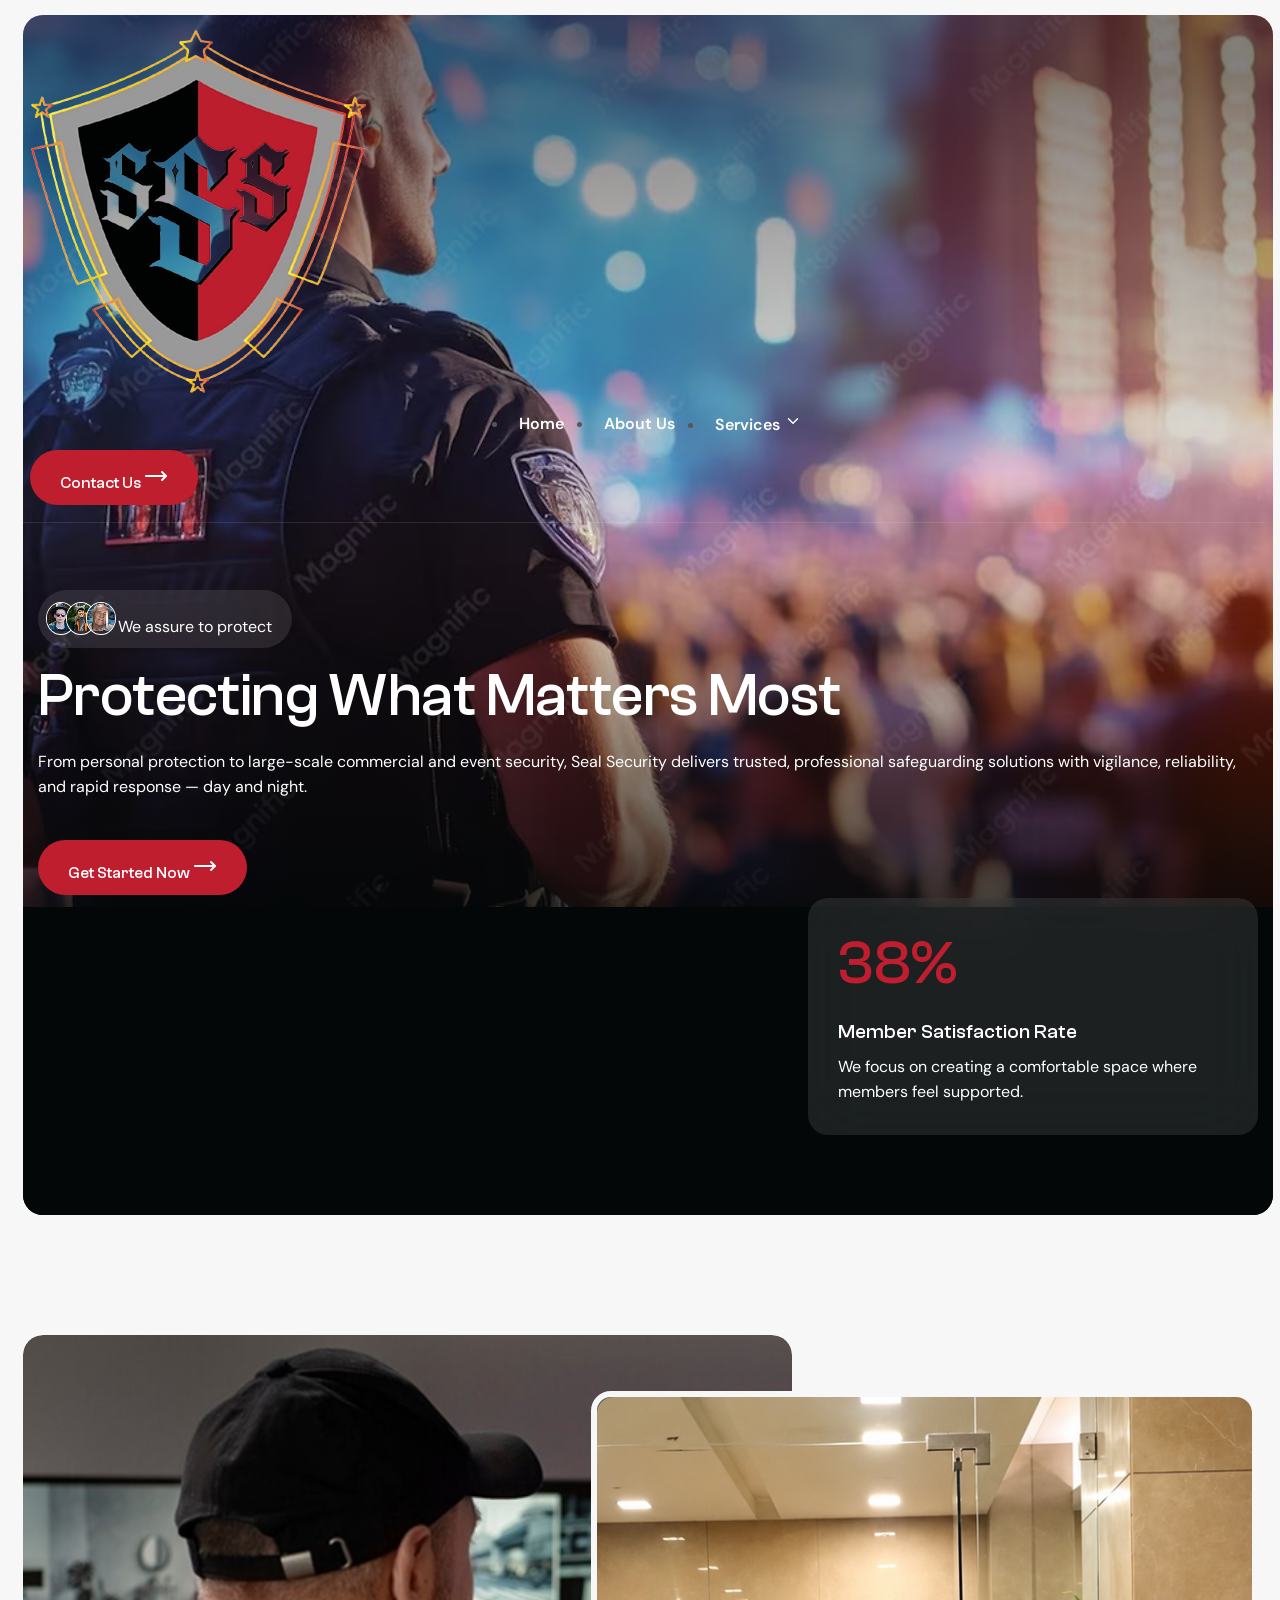
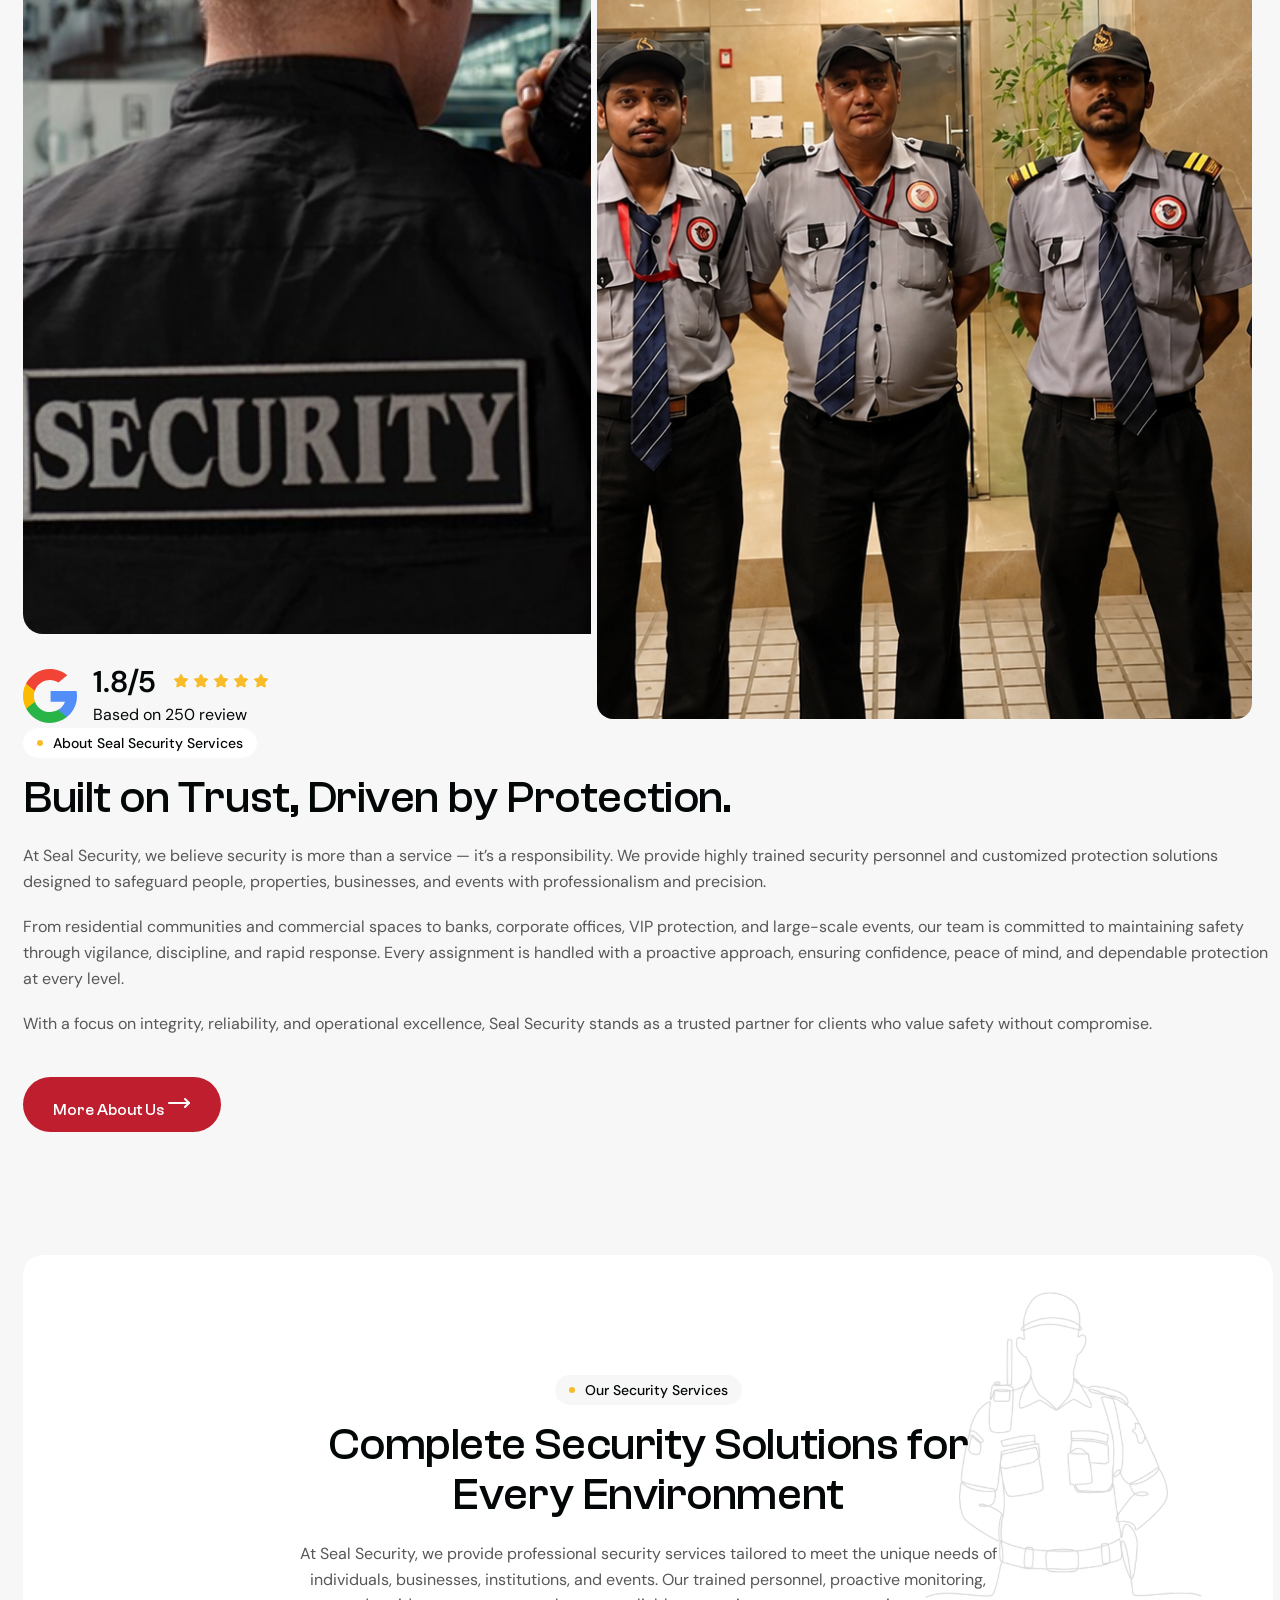
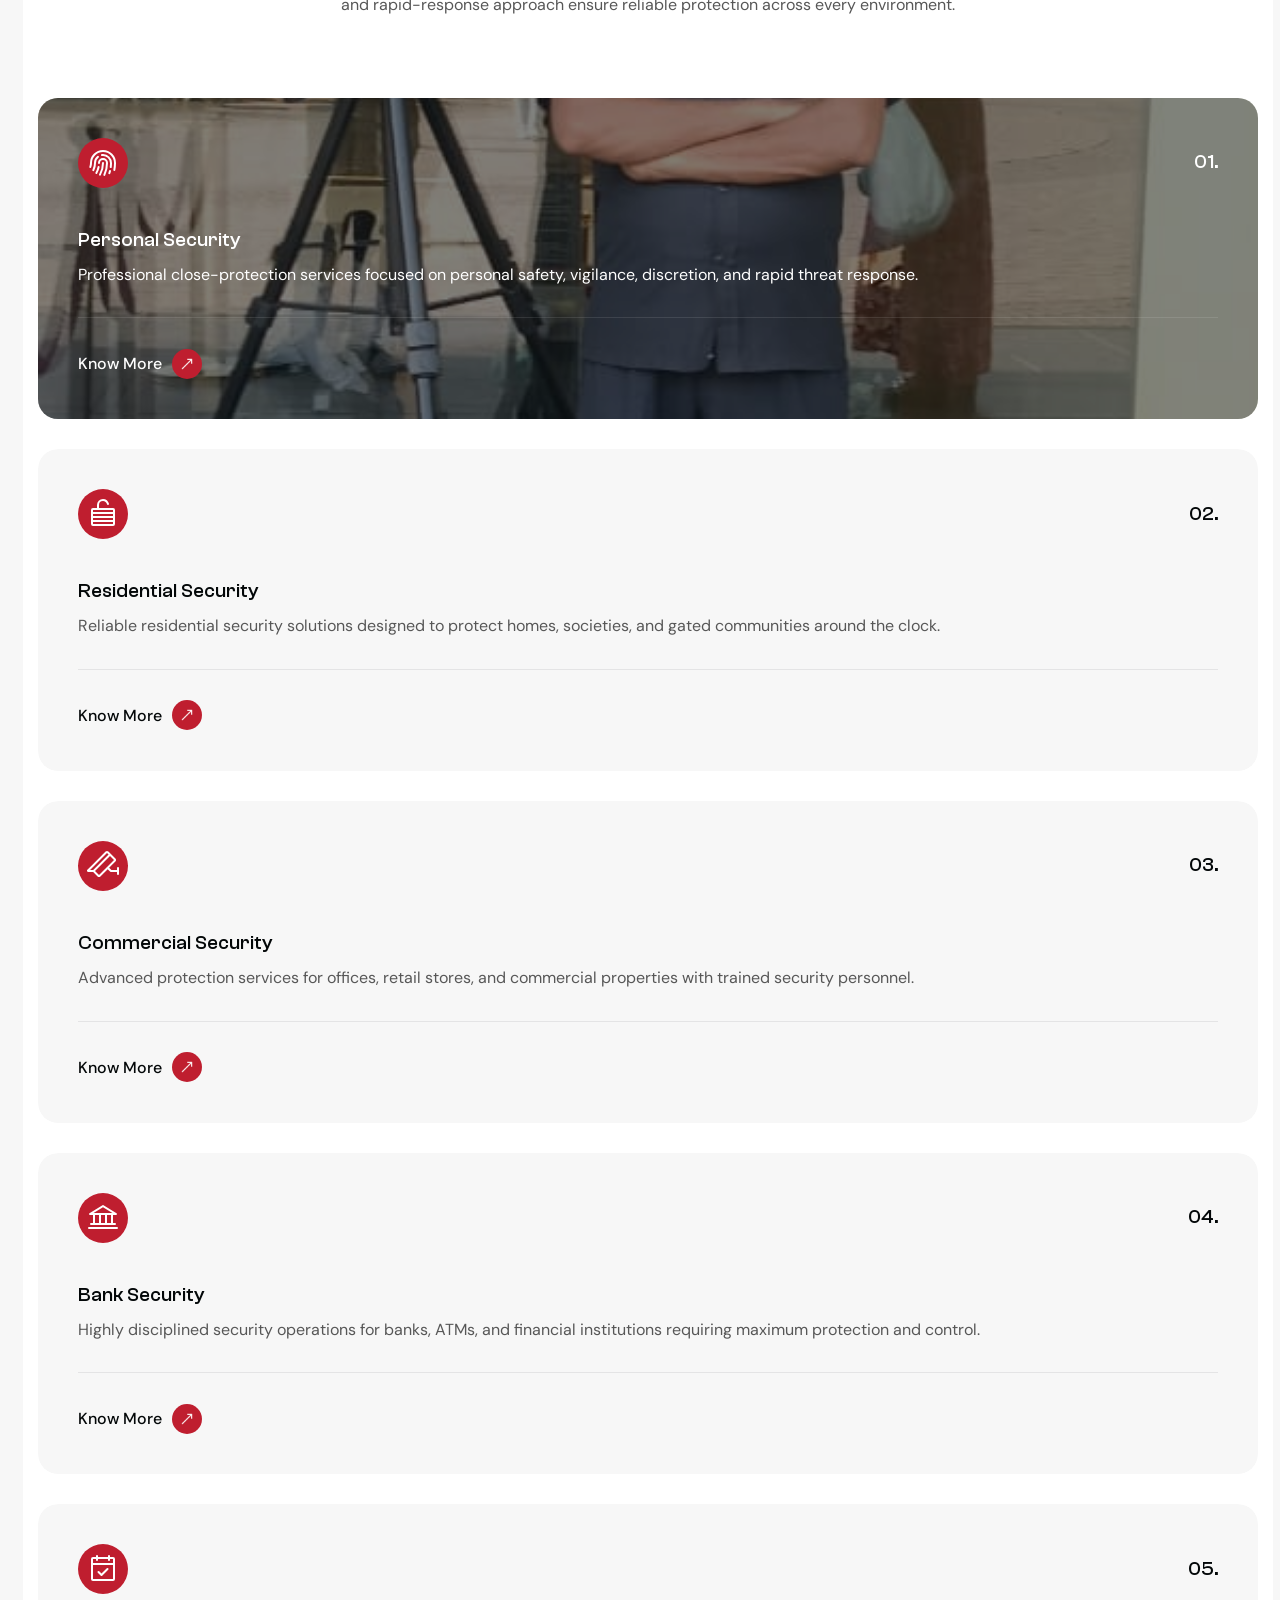
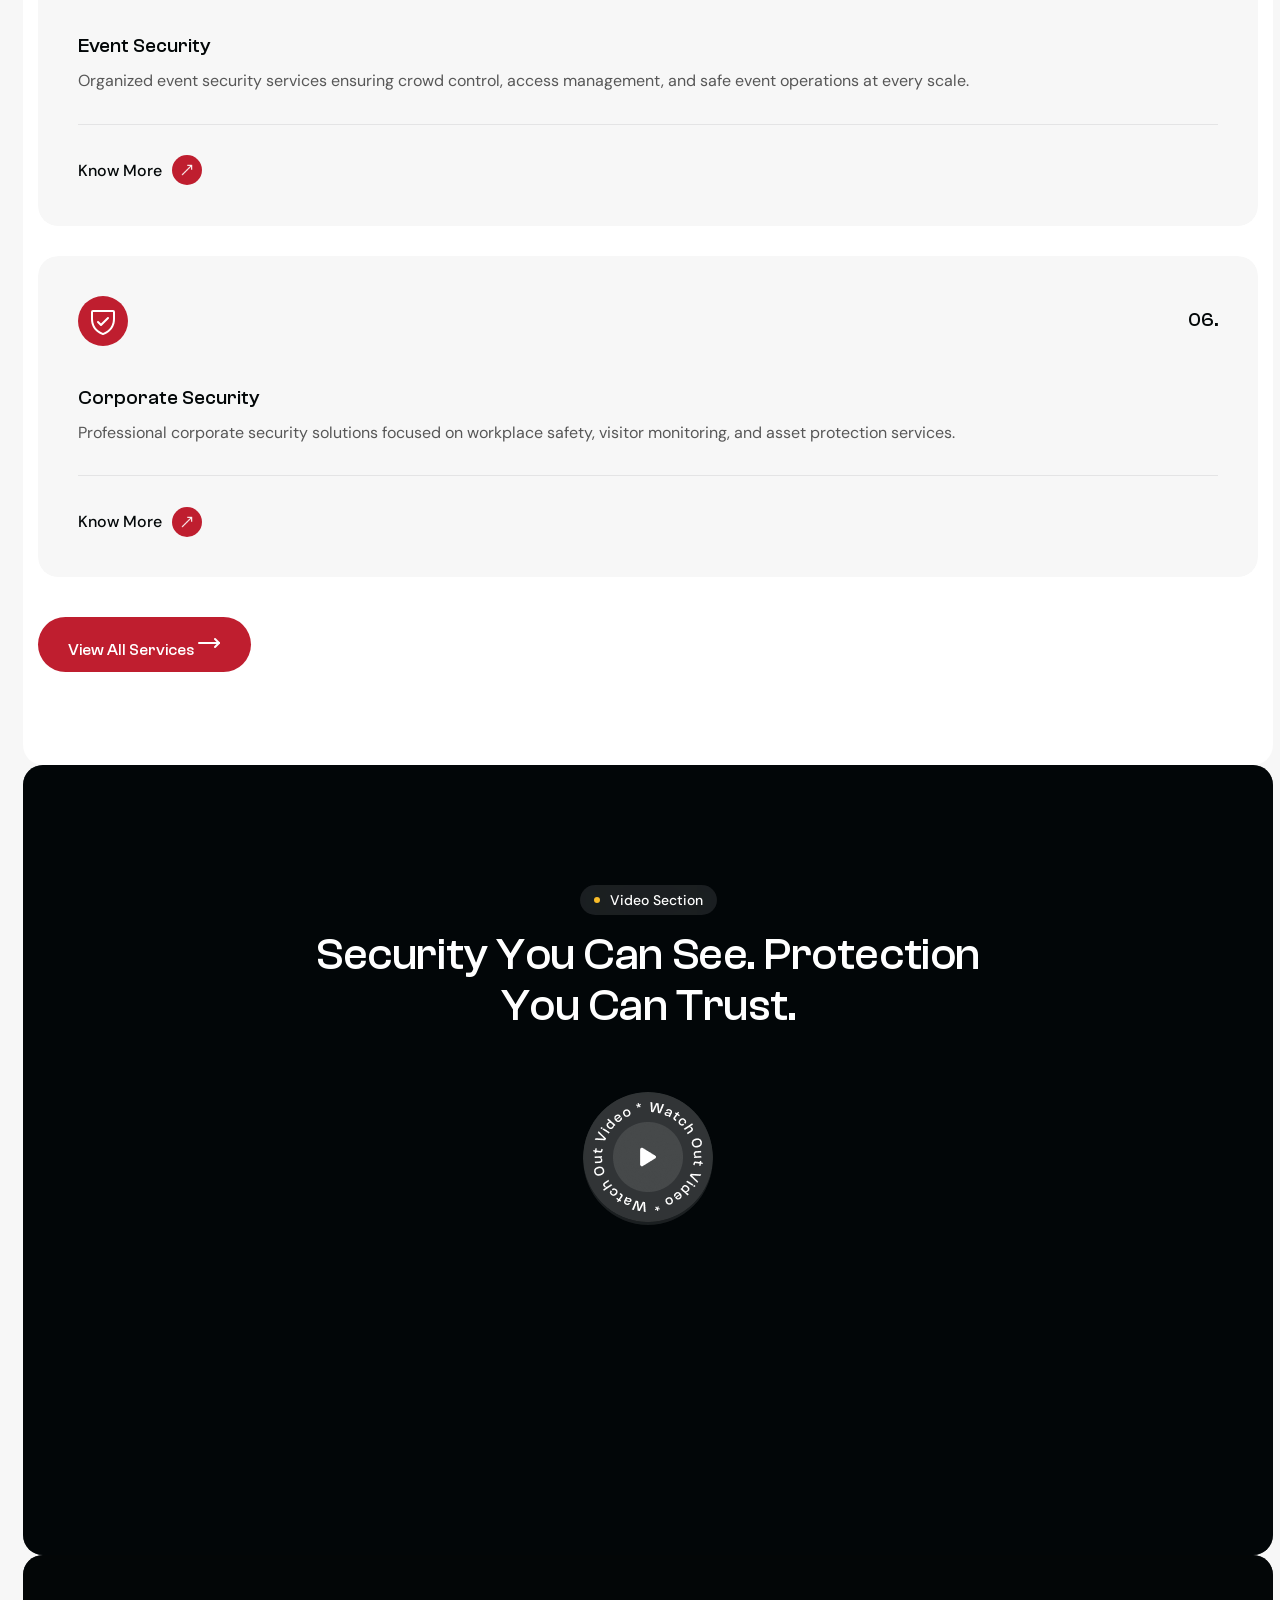
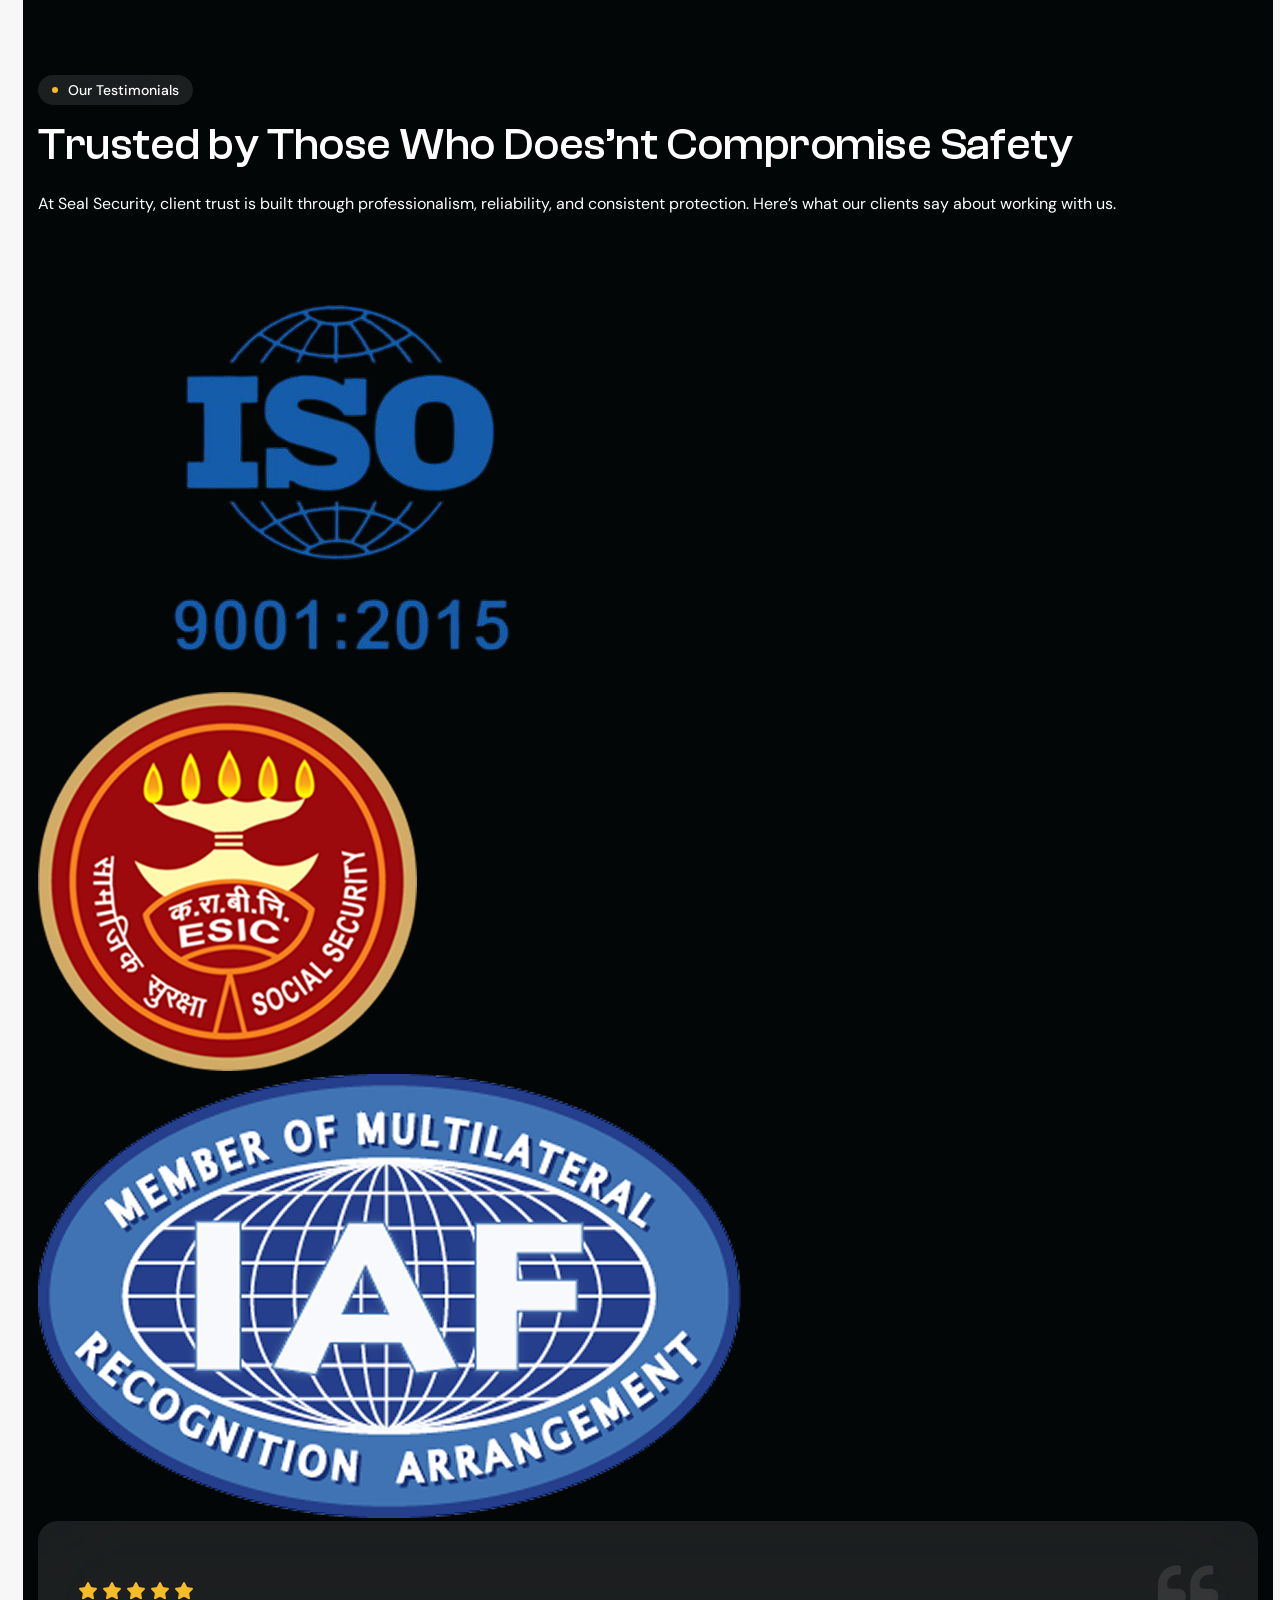
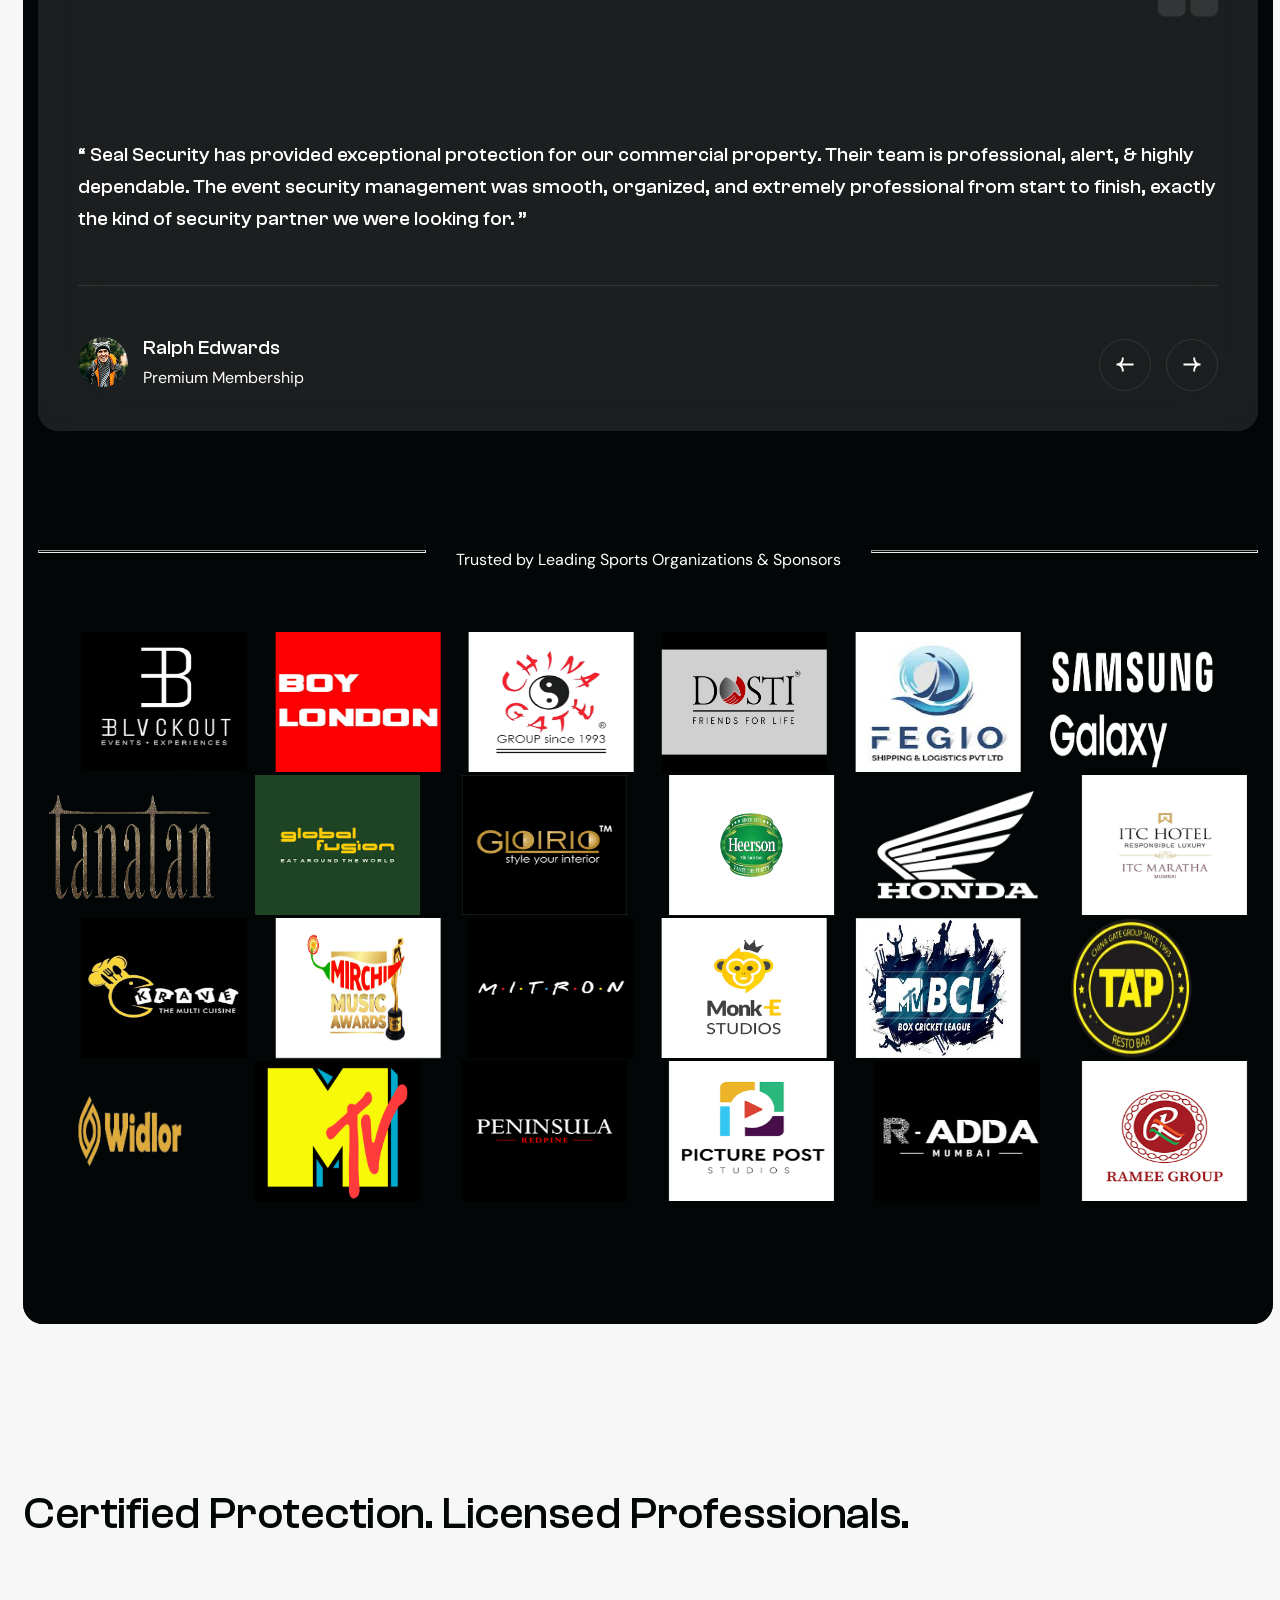
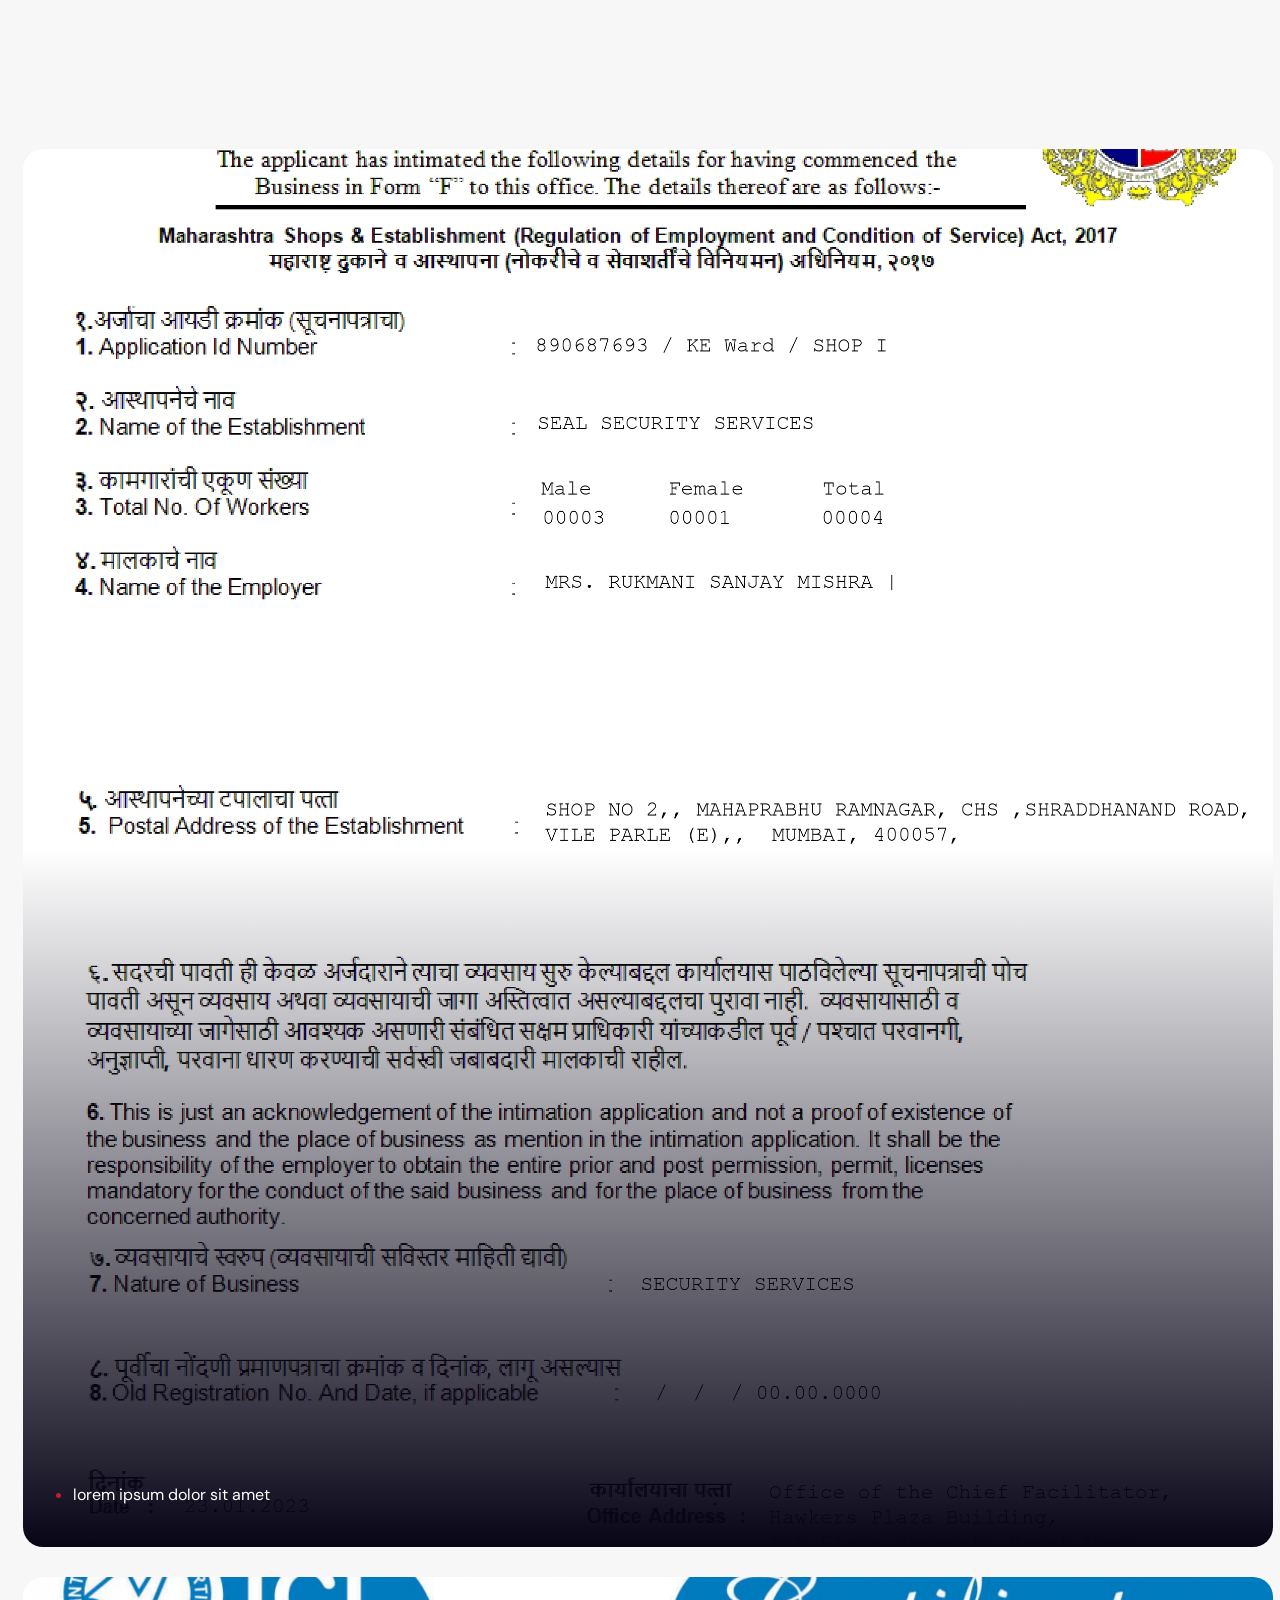
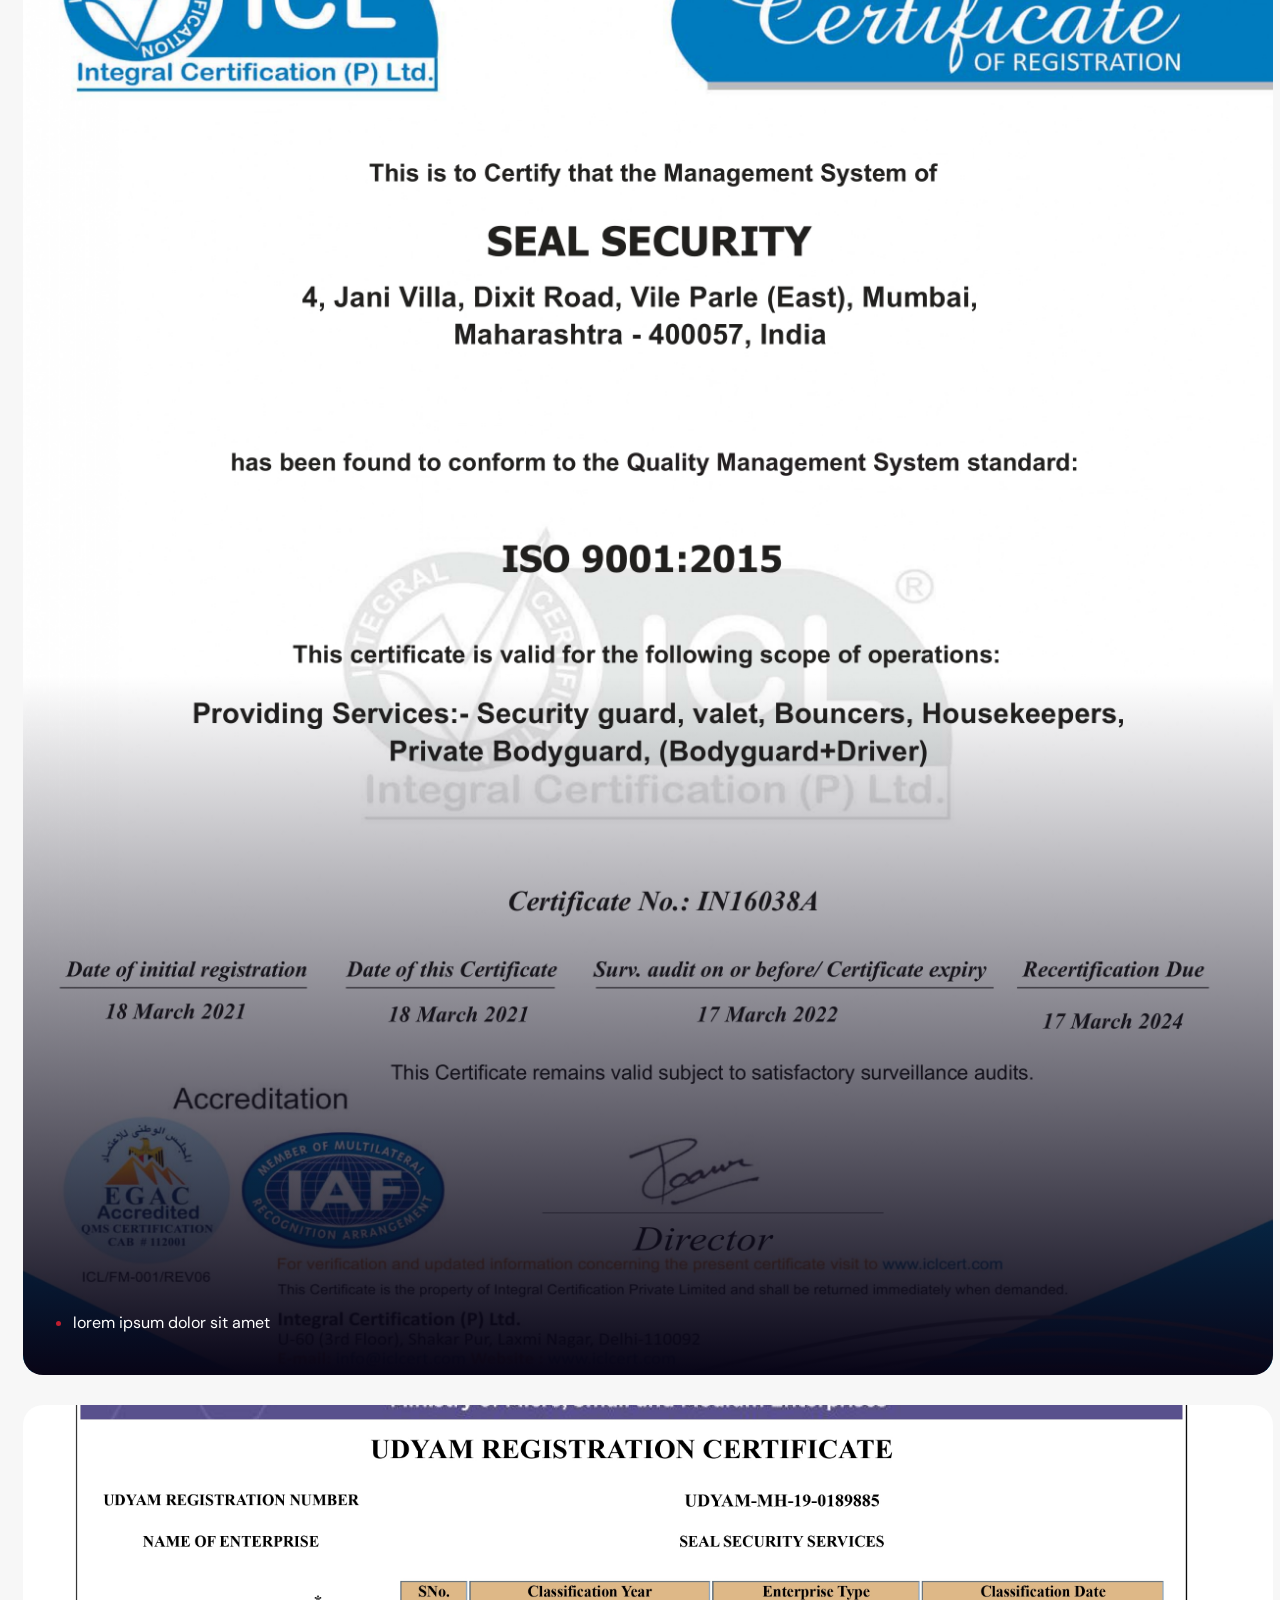
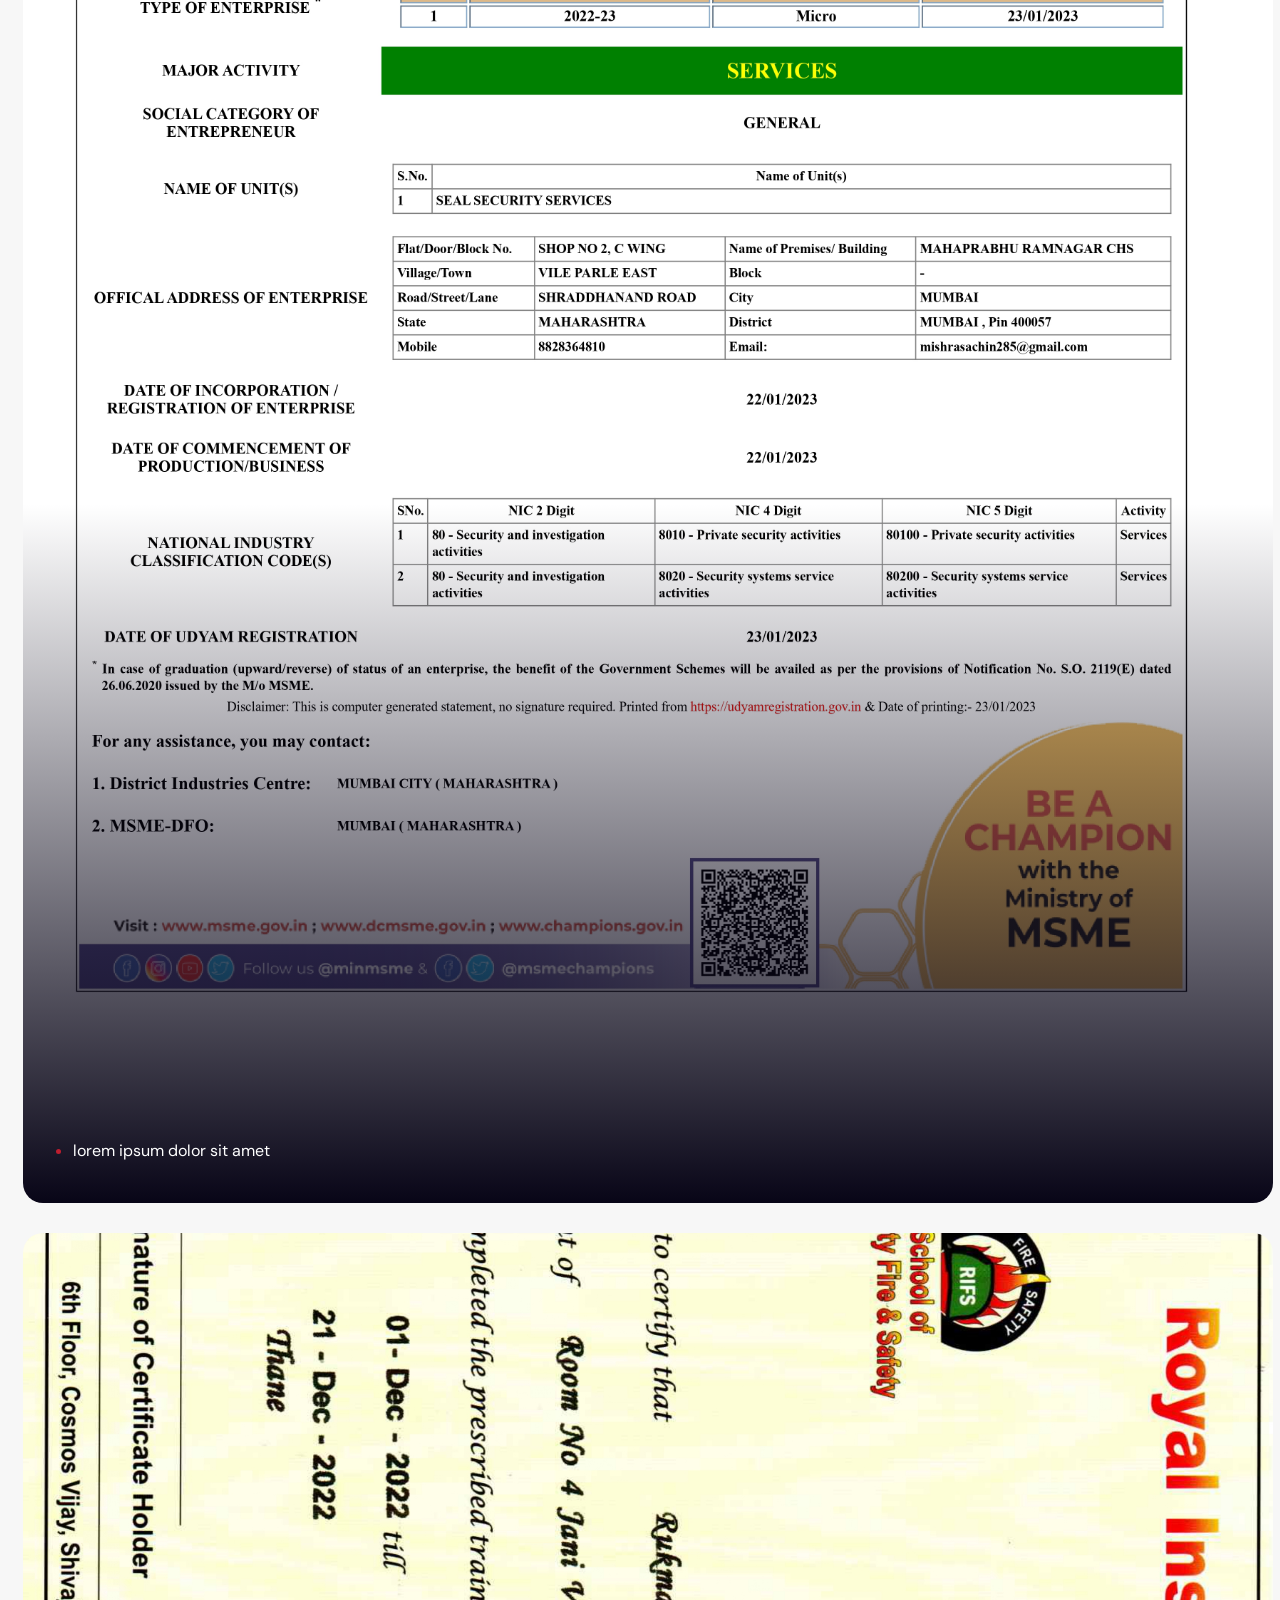
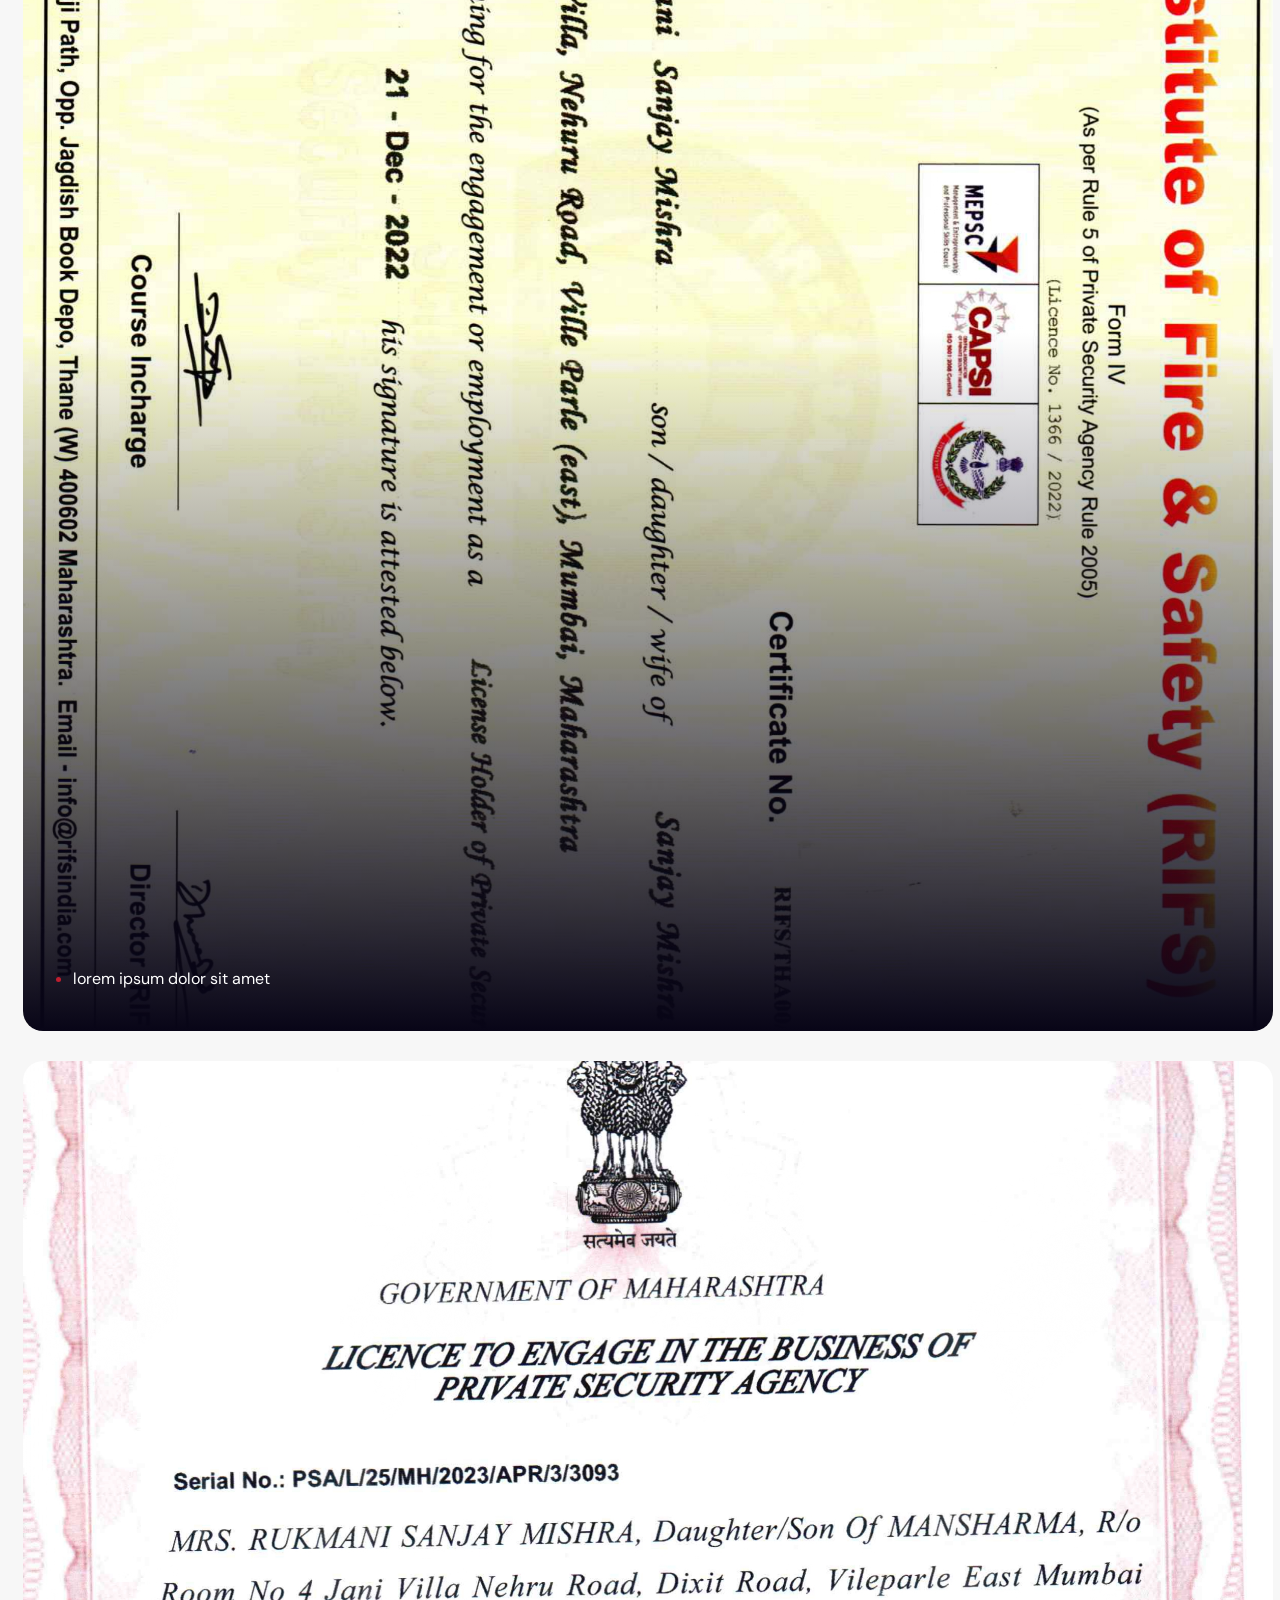
==== commit 830151d1: "responsiveness furbished" ====
--- a/index.html
+++ b/index.html
@@ -69,23 +69,35 @@
                                 <li class="nav-item"><a class="nav-link" href="./about.html">About Us</a>
                                 </li>
 
-                               <li class="nav-item submenu"><a class="nav-link" href="#">Services
-                                    <svg xmlns="http://www.w3.org/2000/svg" width="18" height="18" viewBox="0 0 24 24" fill="none" stroke="currentColor" stroke-width="2" stroke-linecap="round" stroke-linejoin="round" class="lucide lucide-chevron-down-icon lucide-chevron-down"><path d="m6 9 6 6 6-6"/></svg>
-                                </a>
+                                <li class="nav-item submenu"><a class="nav-link" href="#">Services
+                                        <svg xmlns="http://www.w3.org/2000/svg" width="18" height="18"
+                                            viewBox="0 0 24 24" fill="none" stroke="currentColor" stroke-width="2"
+                                            stroke-linecap="round" stroke-linejoin="round"
+                                            class="lucide lucide-chevron-down-icon lucide-chevron-down">
+                                            <path d="m6 9 6 6 6-6" />
+                                        </svg>
+                                    </a>
                                     <ul>
-                                        <li class="nav-item"><a class="nav-link" href="./services.html">Residential security</a>
+                                        <li class="nav-item"><a class="nav-link" href="./services.html">Residential
+                                                security</a>
                                         </li>
-                                        <li class="nav-item"><a class="nav-link" href="./services.html">Commercial security</a>
+                                        <li class="nav-item"><a class="nav-link" href="./services.html">Commercial
+                                                security</a>
                                         </li>
-                                        <li class="nav-item"><a class="nav-link" href="./services.html">Bank security</a>
+                                        <li class="nav-item"><a class="nav-link" href="./services.html">Bank
+                                                security</a>
                                         </li>
-                                        <li class="nav-item"><a class="nav-link" href="./services.html">Industrial & Factory security</a>
+                                        <li class="nav-item"><a class="nav-link" href="./services.html">Industrial &
+                                                Factory security</a>
                                         </li>
-                                        <li class="nav-item"><a class="nav-link" href="./services.html">Event security</a>
+                                        <li class="nav-item"><a class="nav-link" href="./services.html">Event
+                                                security</a>
                                         </li>
-                                        <li class="nav-item"><a class="nav-link" href="./services.html">Personal security</a>
+                                        <li class="nav-item"><a class="nav-link" href="./services.html">Personal
+                                                security</a>
                                         </li>
-                                        <li class="nav-item"><a class="nav-link" href="./services.html">Facility management services</a>
+                                        <li class="nav-item"><a class="nav-link" href="./services.html">Facility
+                                                management services</a>
                                         </li>
                                     </ul>
                                 </li>
@@ -116,12 +128,12 @@
     <!-- Header End -->
 
     <!-- Hero Section Start -->
-    <div class="hero dark-section parallaxie">
+    <div class="hero dark-section parallaxie hero-banner">
         <!-- Video Start -->
         <div class="hero-bg-video">
             <!-- Selfhosted Video Start -->
             <!-- <video autoplay muted loop id="herovideo"><source src="images/hero-bg-video.mp4" type="video/mp4"></video> -->
-            <img src="./images/custom/hero-banner.png" alt="">
+            <!-- <img src="./images/custom/hero-banner.png" alt=""> -->
 
             <!-- Selfhosted Video End -->
 
@@ -214,7 +226,7 @@
     <div class="about-us">
         <div class="container">
             <div class="row align-items-center">
-                <div class="col-xl-6">
+                <div class="col-md-6">
                     <!-- About US Image Box Start -->
                     <div class="about-us-image-box wow fadeInUp">
                         <!-- About US Image Box 1 Start -->
@@ -301,7 +313,7 @@
                     <!-- About Us Image Box End -->
                 </div>
 
-                <div class="col-xl-6">
+                <div class="col-md-6">
                     <!-- About Us Content Box Start -->
                     <div class="about-us-content-box">
                         <!-- Section Title Start -->
@@ -687,14 +699,14 @@
                         </div>
                         <!-- Section Title End -->
                     </div>
-                    <div class="row align-items-center">
-                        <div class="col-lg-4">
+                    <div class="row align-items-center mb-3">
+                        <div class="col-4">
                             <img src="./images/custom/iso-logo.png" alt="" class="img-fluid w-100">
                         </div>
-                        <div class="col-lg-4">
+                        <div class="col-4">
                             <img src="./images/custom/esic-logo.png" alt="" class="img-fluid w-100">
                         </div>
-                        <div class="col-lg-4">
+                        <div class="col-4">
                             <img src="./images/custom/IAF-Logo.png" alt="" class="img-fluid w-100">
                         </div>
                     </div>
@@ -1188,7 +1200,7 @@
             </div>
 
             <div class="row justify-content-center">
-                <div class="col-xl-4 col-md-6">
+                <div class="col-xl-4 col-6">
                     <!-- Trainer Item Start -->
                     <div class="trainer-item wow fadeInUp" data-wow-delay="0.2s">
                         <div class="trainer-item-image">
@@ -1208,7 +1220,7 @@
                     <!-- Trainer Item End -->
                 </div>
 
-                <div class="col-xl-4 col-md-6">
+                <div class="col-xl-4 col-6">
                     <!-- Trainer Item Start -->
                     <div class="trainer-item wow fadeInUp" data-wow-delay="0.4s">
                         <div class="trainer-item-image">
@@ -1227,7 +1239,7 @@
                     <!-- Trainer Item End -->
                 </div>
 
-                <div class="col-xl-4 col-md-6">
+                <div class="col-xl-4 col-6">
                     <!-- Trainer Item Start -->
                     <div class="trainer-item wow fadeInUp" data-wow-delay="0.6s">
                         <div class="trainer-item-image">
@@ -1246,7 +1258,7 @@
                     </div>
                     <!-- Trainer Item End -->
                 </div>
-                <div class="col-xl-4 col-md-6">
+                <div class="col-xl-4 col-6">
                     <!-- Trainer Item Start -->
                     <div class="trainer-item wow fadeInUp" data-wow-delay="0.2s">
                         <div class="trainer-item-image">
@@ -1266,7 +1278,7 @@
                     <!-- Trainer Item End -->
                 </div>
 
-                <div class="col-xl-4 col-md-6">
+                <div class="col-xl-4 col-6">
                     <!-- Trainer Item Start -->
                     <div class="trainer-item wow fadeInUp" data-wow-delay="0.4s">
                         <div class="trainer-item-image">
@@ -1285,7 +1297,7 @@
                     <!-- Trainer Item End -->
                 </div>
 
-                <div class="col-xl-4 col-md-6">
+                <div class="col-xl-4 col-6">
                     <!-- Trainer Item Start -->
                     <div class="trainer-item wow fadeInUp" data-wow-delay="0.4s">
                         <div class="trainer-item-image">
@@ -1311,7 +1323,14 @@
                         <div class="satisfy-client-images">
 
                             <div class="satisfy-client-image add-more">
-                               <svg xmlns="http://www.w3.org/2000/svg" width="16" height="16" viewBox="0 0 24 24" fill="none" stroke="#fff" stroke-width="1.5" stroke-linecap="round" stroke-linejoin="round" class="lucide lucide-phone-call-icon lucide-phone-call"><path d="M13 2a9 9 0 0 1 9 9"/><path d="M13 6a5 5 0 0 1 5 5"/><path d="M13.832 16.568a1 1 0 0 0 1.213-.303l.355-.465A2 2 0 0 1 17 15h3a2 2 0 0 1 2 2v3a2 2 0 0 1-2 2A18 18 0 0 1 2 4a2 2 0 0 1 2-2h3a2 2 0 0 1 2 2v3a2 2 0 0 1-.8 1.6l-.468.351a1 1 0 0 0-.292 1.233 14 14 0 0 0 6.392 6.384"/></svg>
+                                <svg xmlns="http://www.w3.org/2000/svg" width="16" height="16" viewBox="0 0 24 24"
+                                    fill="none" stroke="#fff" stroke-width="1.5" stroke-linecap="round"
+                                    stroke-linejoin="round" class="lucide lucide-phone-call-icon lucide-phone-call">
+                                    <path d="M13 2a9 9 0 0 1 9 9" />
+                                    <path d="M13 6a5 5 0 0 1 5 5" />
+                                    <path
+                                        d="M13.832 16.568a1 1 0 0 0 1.213-.303l.355-.465A2 2 0 0 1 17 15h3a2 2 0 0 1 2 2v3a2 2 0 0 1-2 2A18 18 0 0 1 2 4a2 2 0 0 1 2-2h3a2 2 0 0 1 2 2v3a2 2 0 0 1-.8 1.6l-.468.351a1 1 0 0 0-.292 1.233 14 14 0 0 0 6.392 6.384" />
+                                </svg>
                             </div>
                         </div>
                         <!-- Satisfy Client Images End -->
@@ -1327,7 +1346,7 @@
     <div class="what-we-do-gold pt-0">
         <div class="container">
             <div class="row">
-                <div class="col-xl-6">
+                <div class="col-xl-6 mb-3">
                     <!-- What We Do Content Start -->
                     <div class="what-we-do-content-gold">
                         <!-- Section Title Start -->
@@ -1475,8 +1494,6 @@
                     </div>
                     <!-- What We Do Image End -->
                 </div>
-
-
             </div>
         </div>
     </div>
@@ -1879,7 +1896,7 @@
                                 <h2>Connect With Us</h2>
                                 <ul>
                                     <li>sealsecurity108@gmail.com</li>
-                                    <li>+91 93240 48189</li>
+                                    <li>+91 70211 35670</li>
                                     <li>+91 77100 29785</li>
                                     <li>+91 88283 64810</li>
                                 </ul>
--- a/css/custom.css
+++ b/css/custom.css
@@ -5345,9 +5345,9 @@
 
 @media only screen and (max-width: 991px) {
 
-	.btn-default {
+	/* .btn-default {
 		padding: 15px 44px 15px 15px;
-	}
+	} */
 
 	.btn-default::before {
 		right: 15px;
@@ -11233,4 +11233,93 @@
 	height: 100%;
 	object-fit: cover;
 	display: block;
+}
+
+.hero-banner {
+	background-image: url('../images/custom/hero-banner.png');
+	background-size: cover;
+	background-position: center;
+}
+
+
+@media (max-width: 768px) {
+	.footer-logo img {
+		width: 100px;
+	}
+
+	.our-approach {
+		padding: 30px 0;
+		background-position: bottom -25px right 0px;
+	}
+}
+
+
+@media (max-width: 450px) {
+	.logo-header {
+		width: 60px;
+	}
+
+	.navbar {
+		padding: 10px 0;
+	}
+
+	.section-title h1 {
+		font-size: 24px;
+	}
+
+	.section-title h2 {
+		font-size: 22px;
+	}
+
+	p {
+		font-size: 12px
+	}
+
+	.btn-default {
+		font-size: 12px;
+		padding: 8px 18px;
+	}
+
+	.readmore-btn {
+		font-size: 12px;
+	}
+
+	.testimonial-item-content p {
+		font-size: 12px;
+	}
+
+	.testimonial-author-content h2 {
+		font-size: 14px;
+	}
+
+	.company-supports-logo img {
+		height: 120px;
+	}
+
+	.what-we-item-content-gold h3 {
+		font-size: 14px;
+	}
+
+	.what-we-contact-content-gold h3 {
+		font-size: 14px;
+	}
+
+	li {
+		font-size: 12px;
+	}
+
+	.footer-copyright-text {
+		flex-direction: column;
+	}
+
+	.footer-header .section-title h2 {
+		font-size: 22px;
+	}
+
+	.section-title .section-sub-title {
+		font-size: 12px;
+	}
+	.section-btn {
+		margin-top: 0px;
+	}
 }
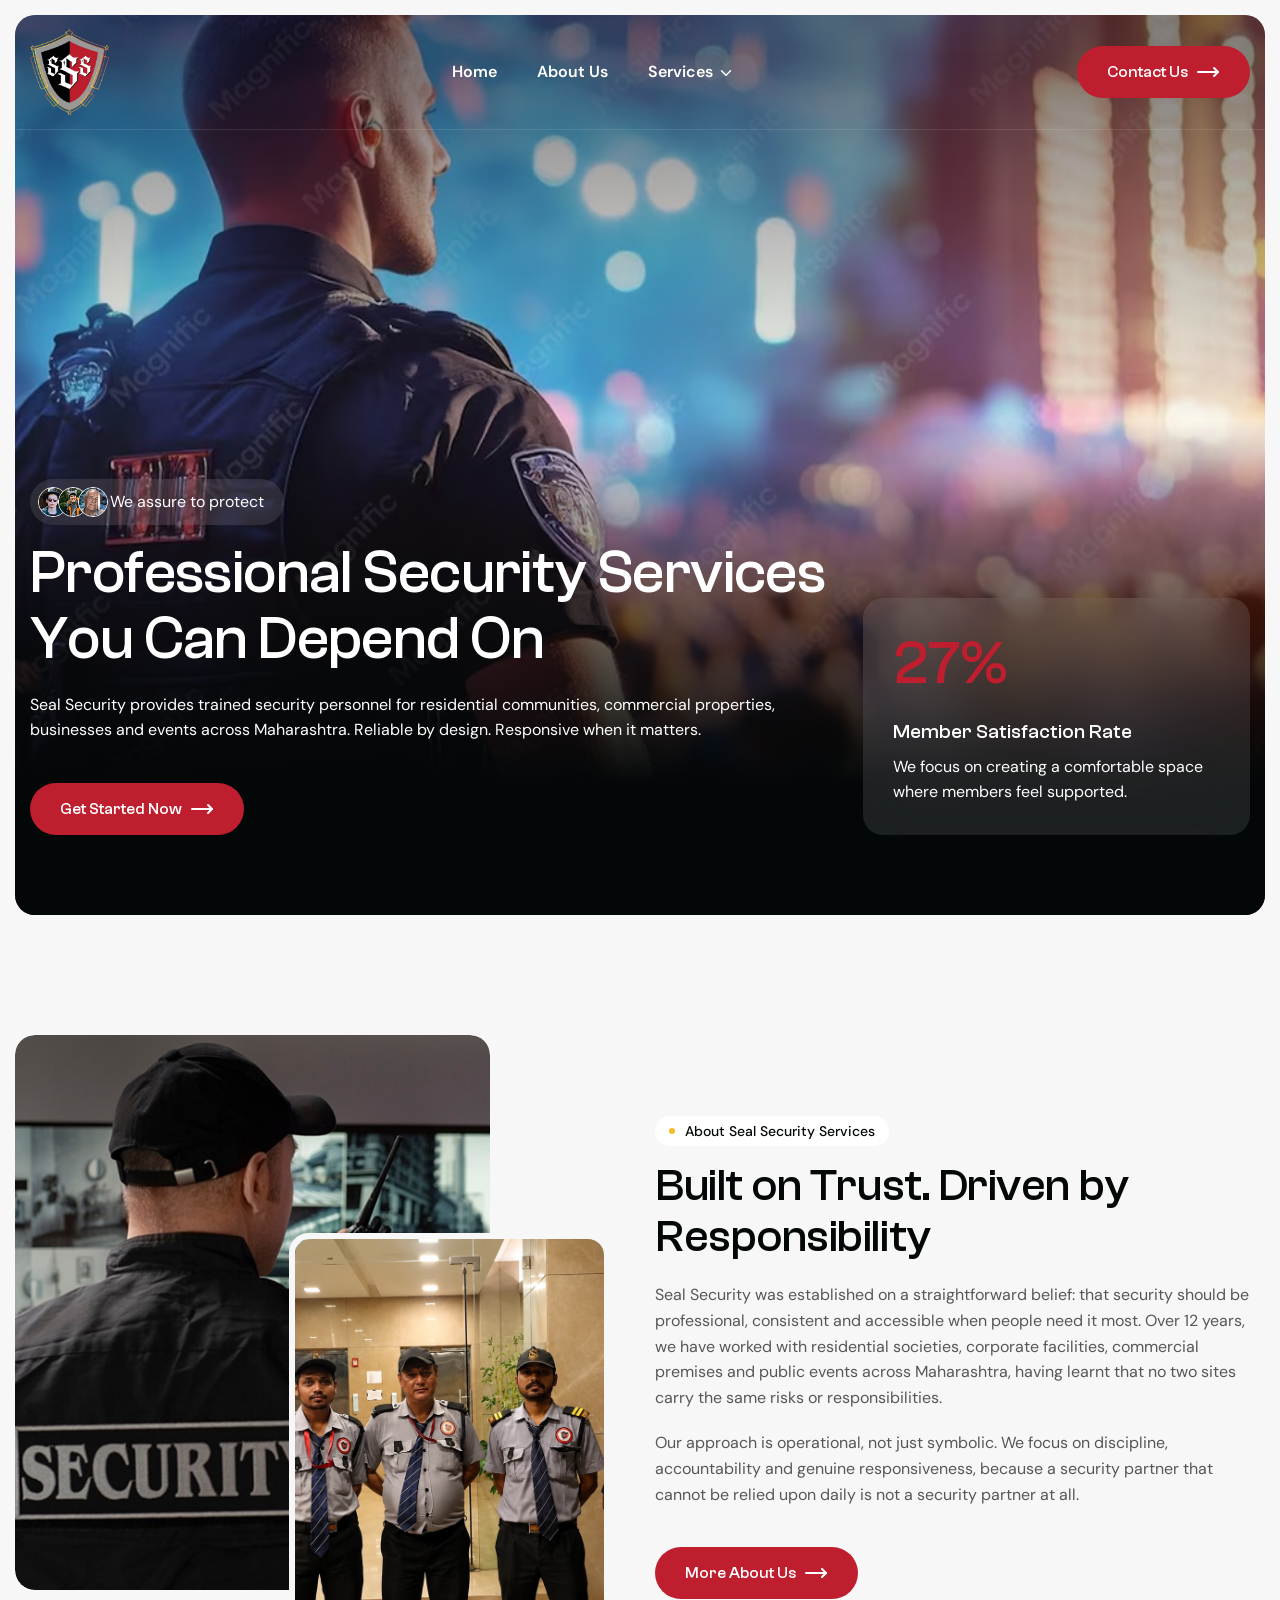
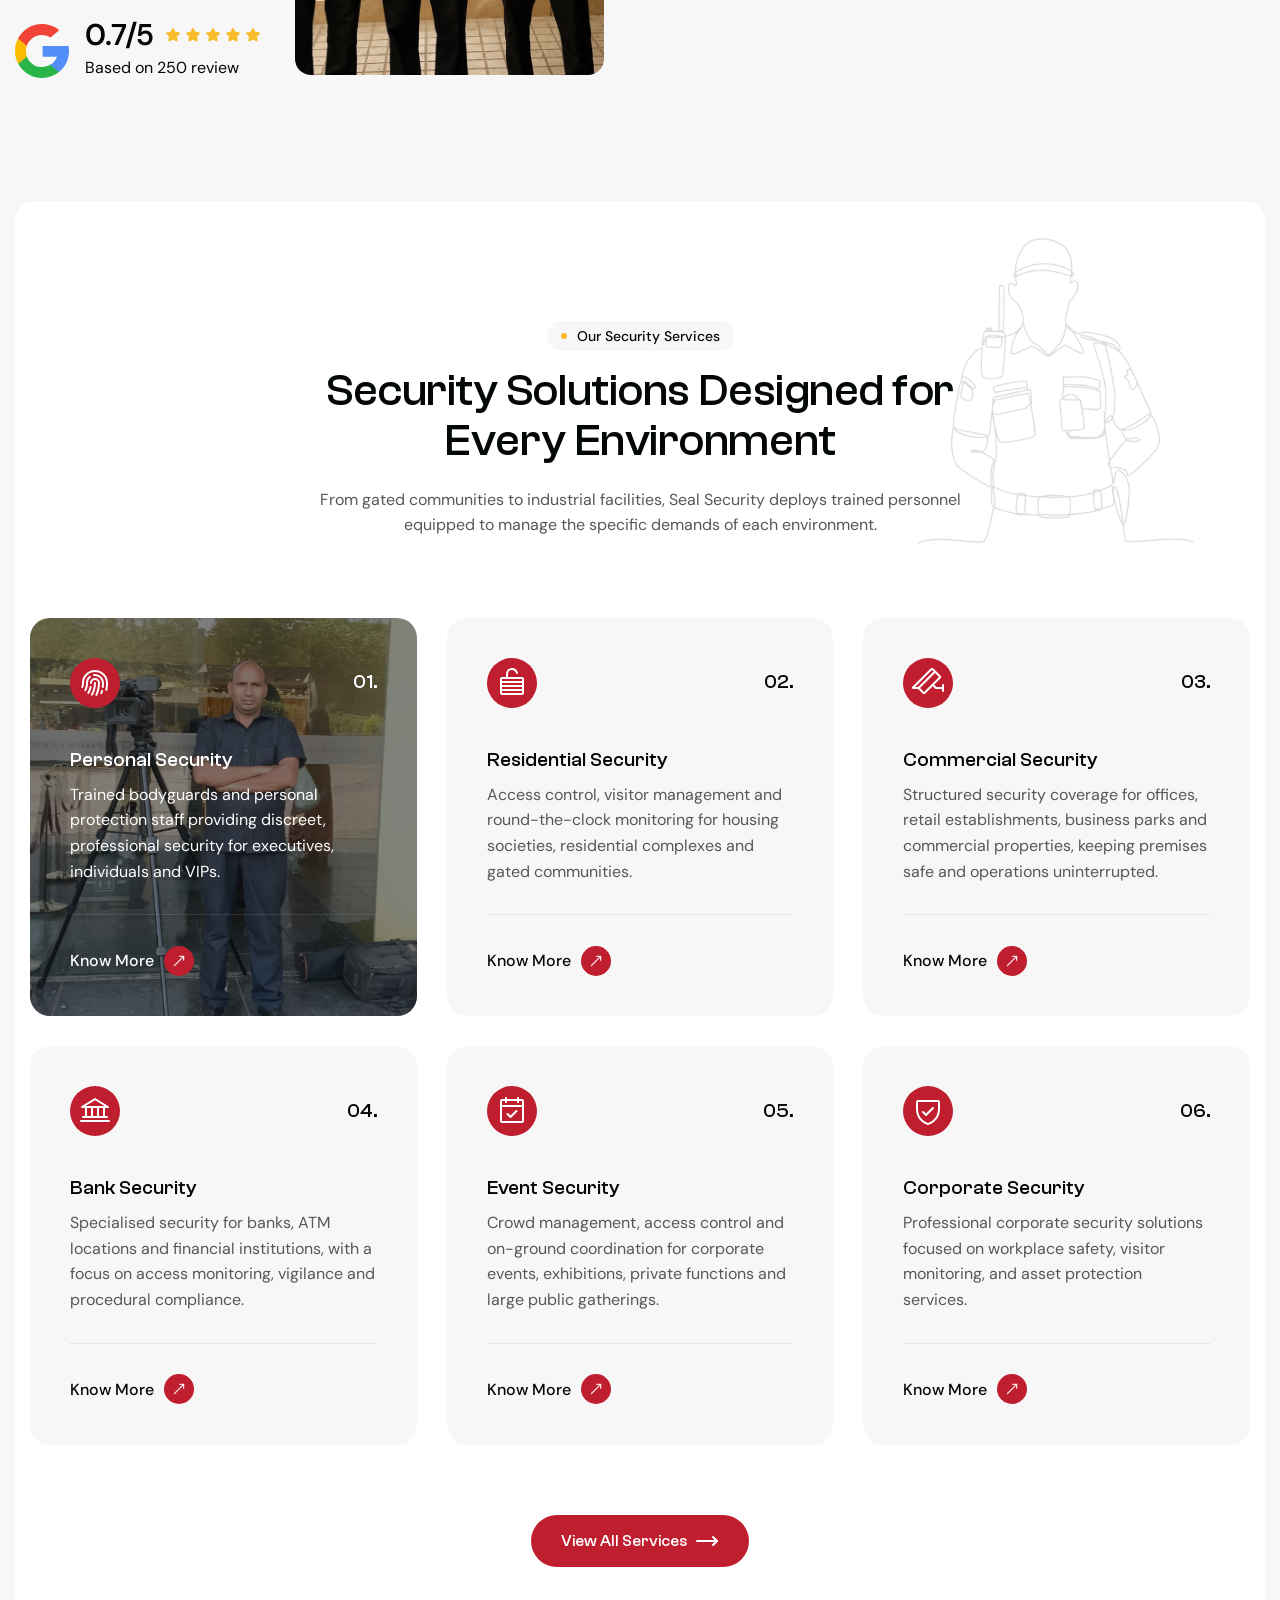
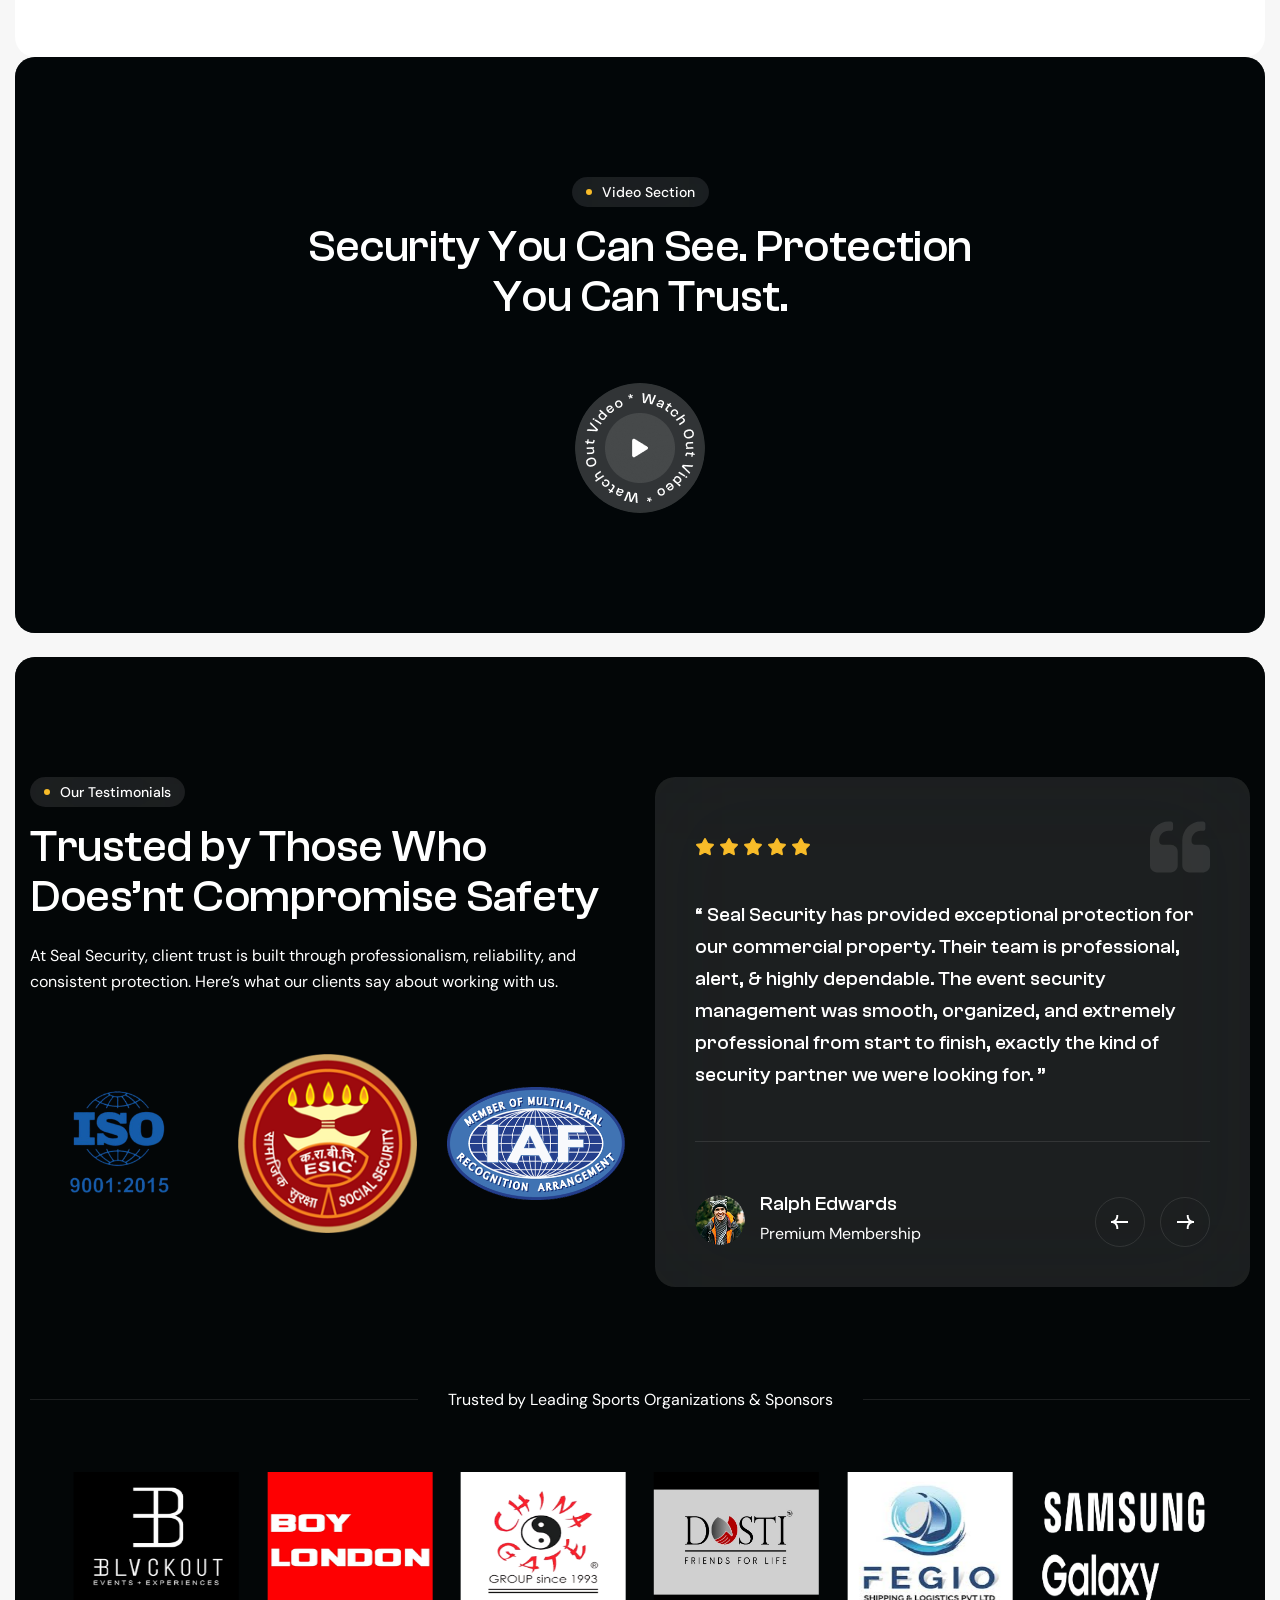
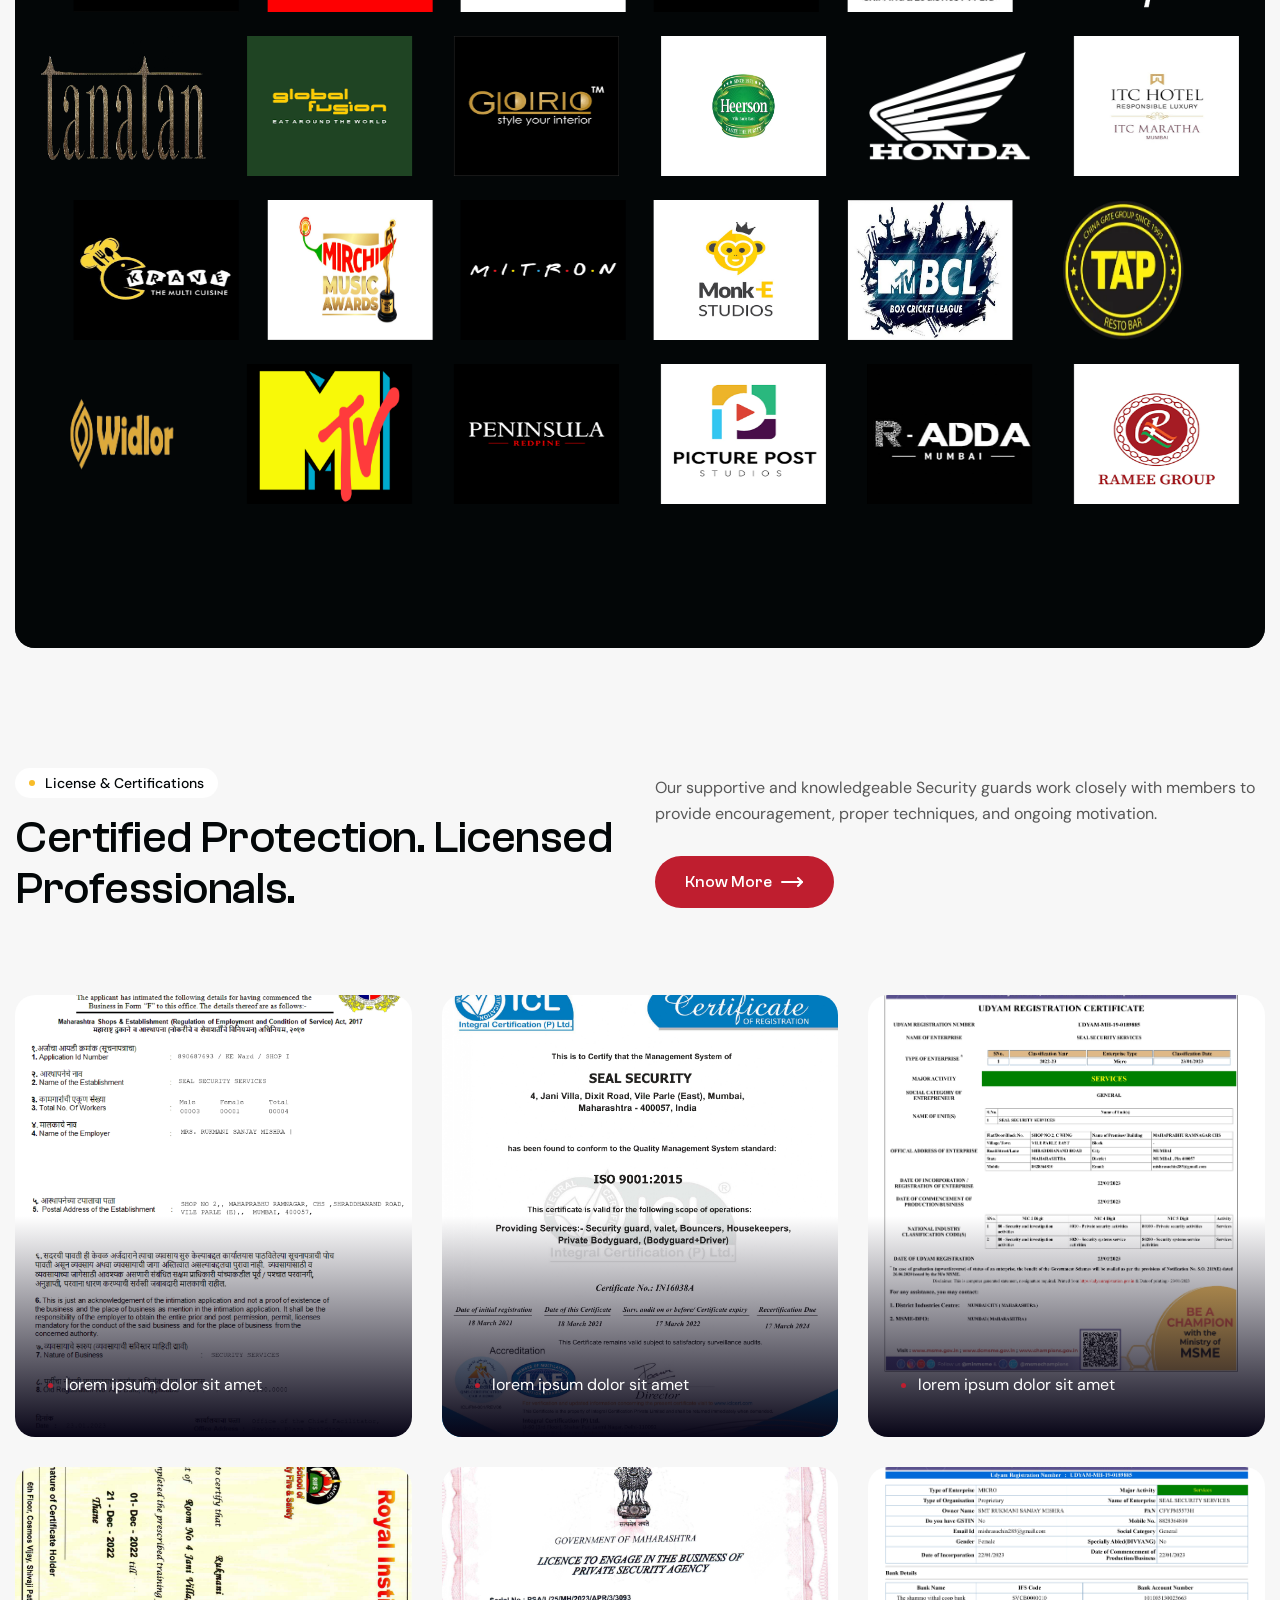
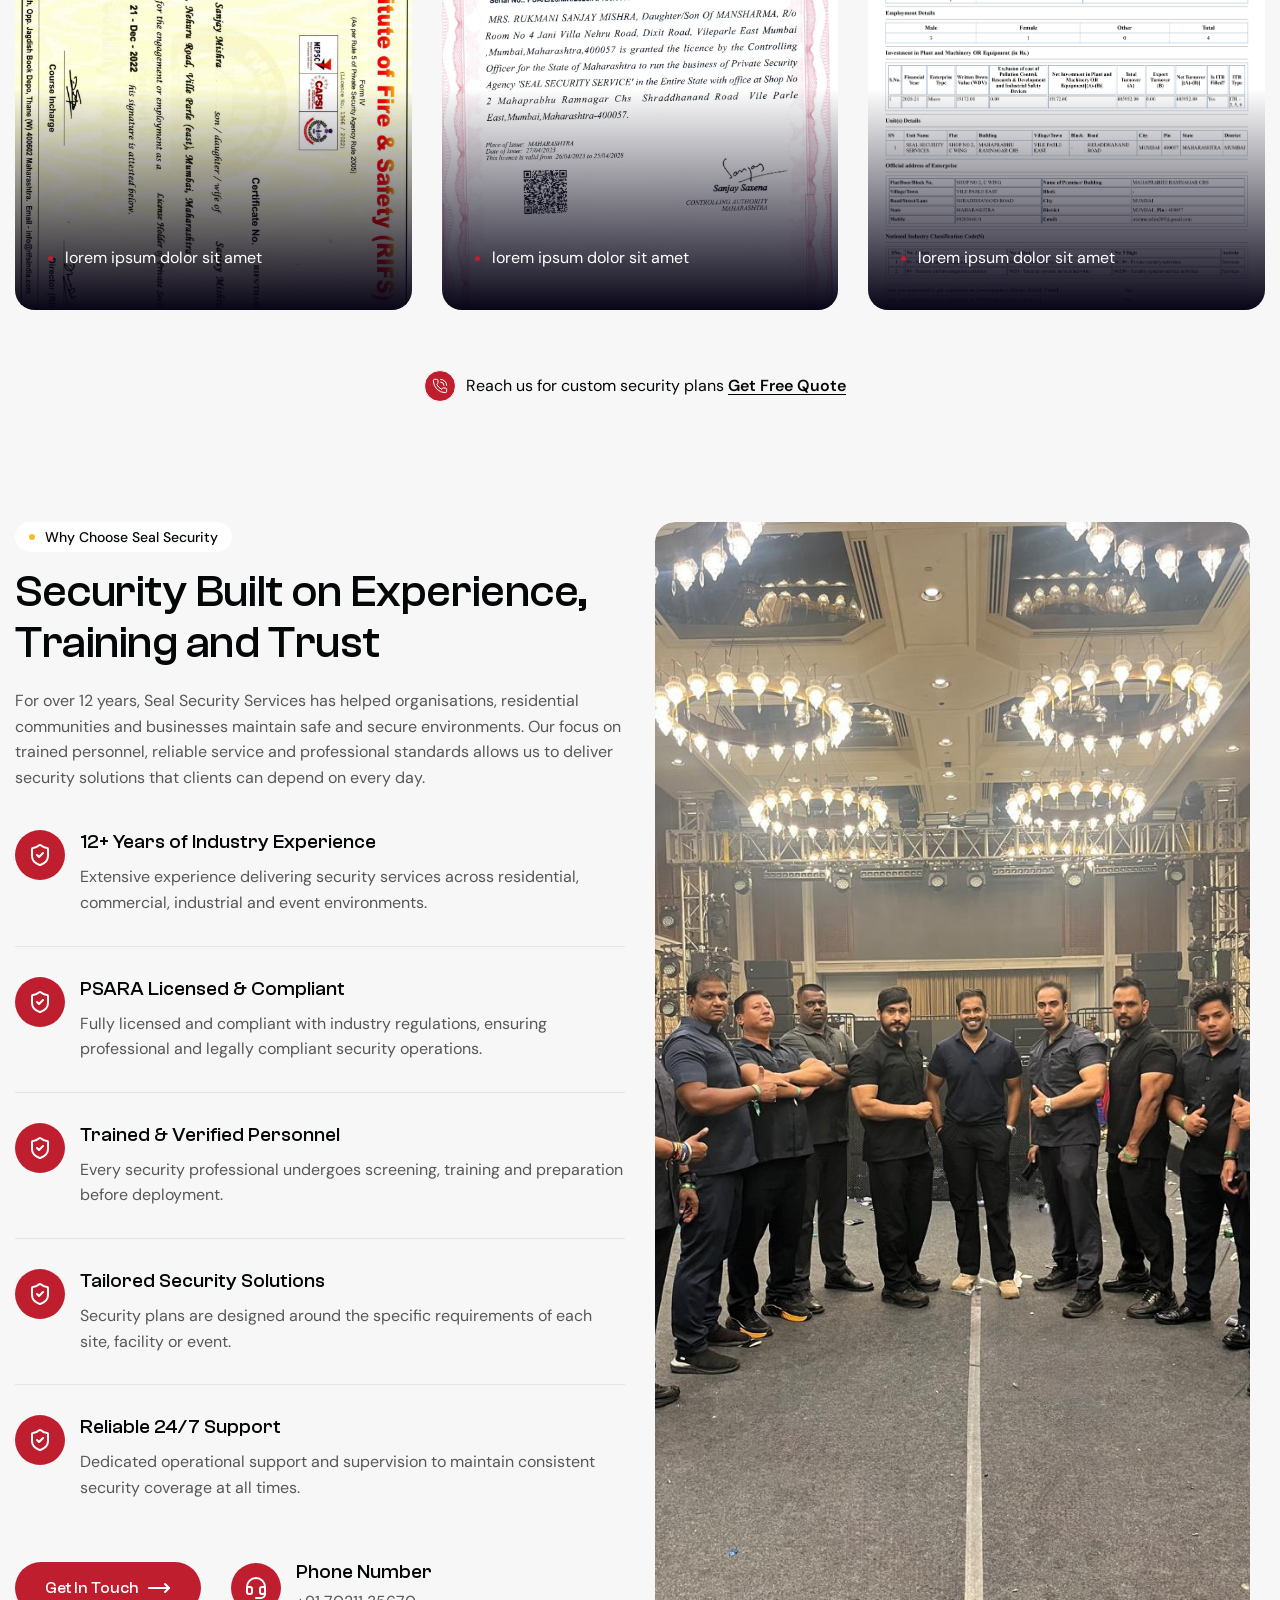
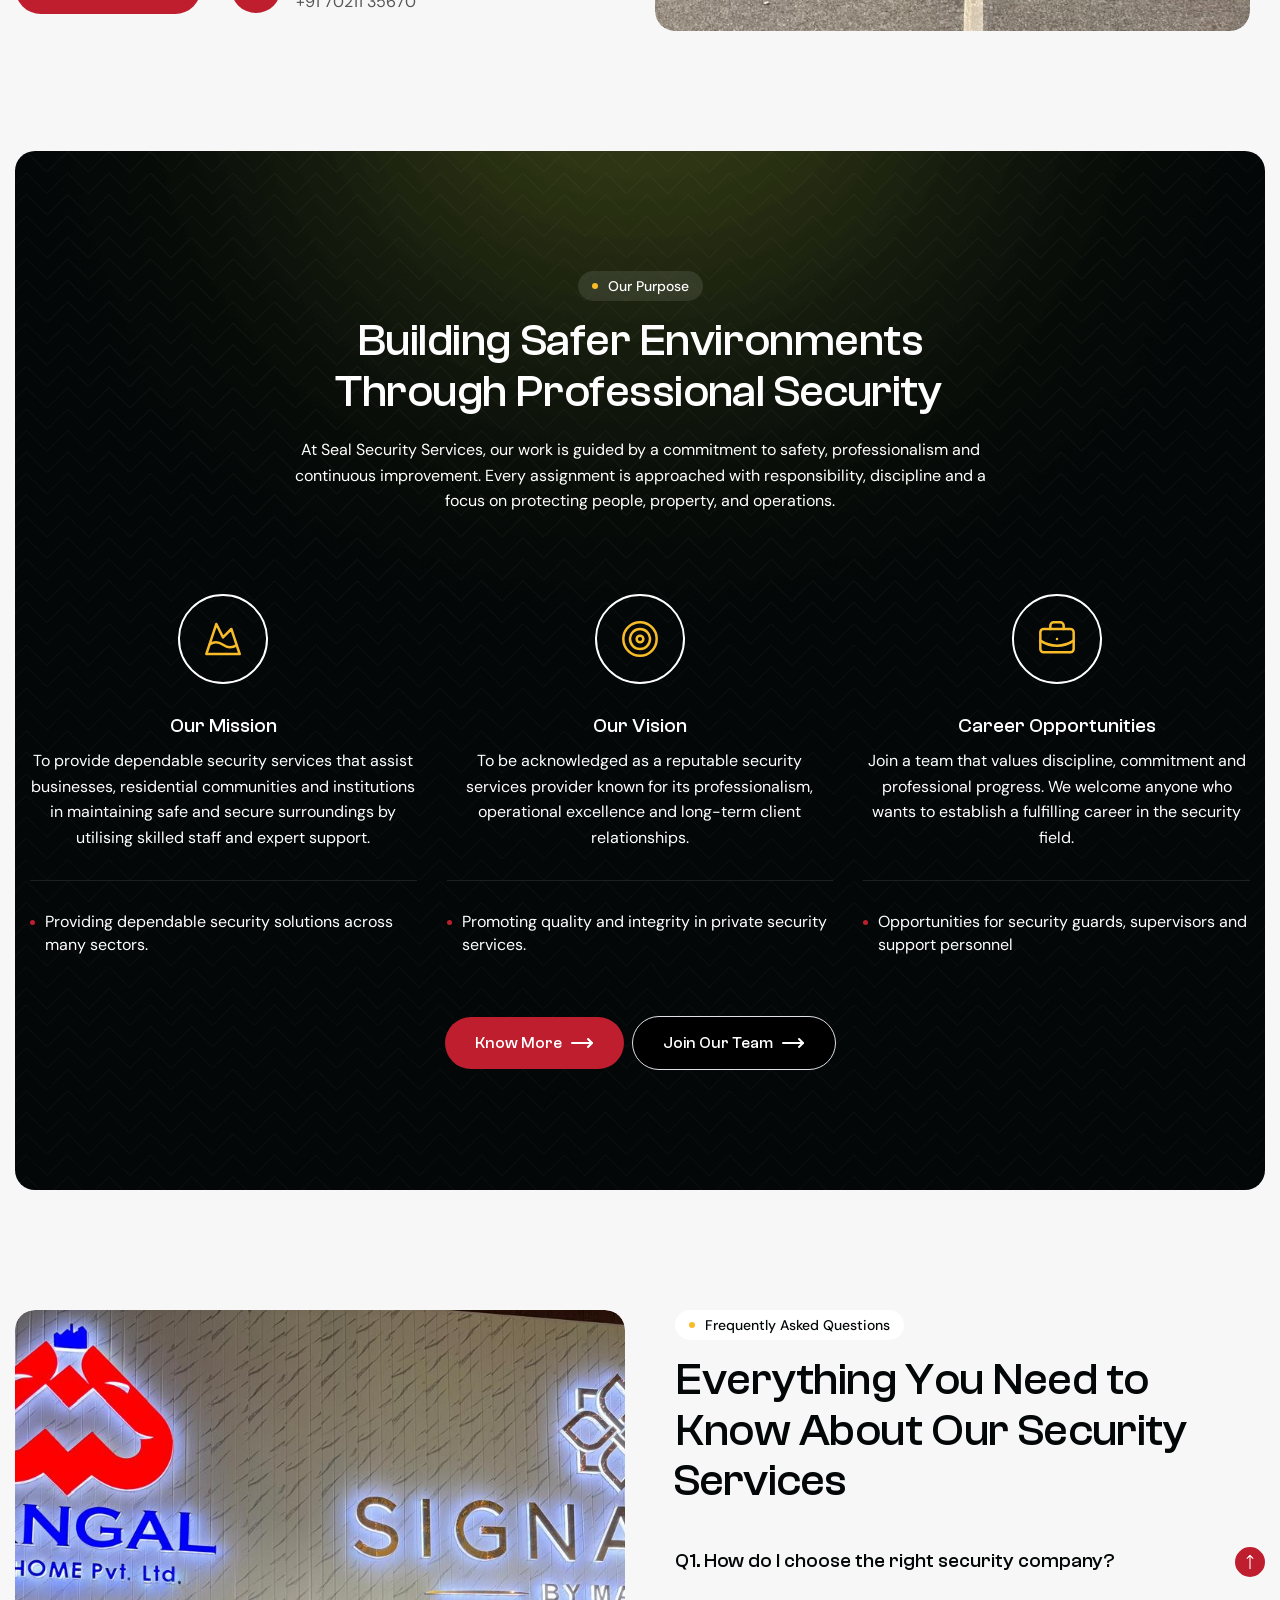
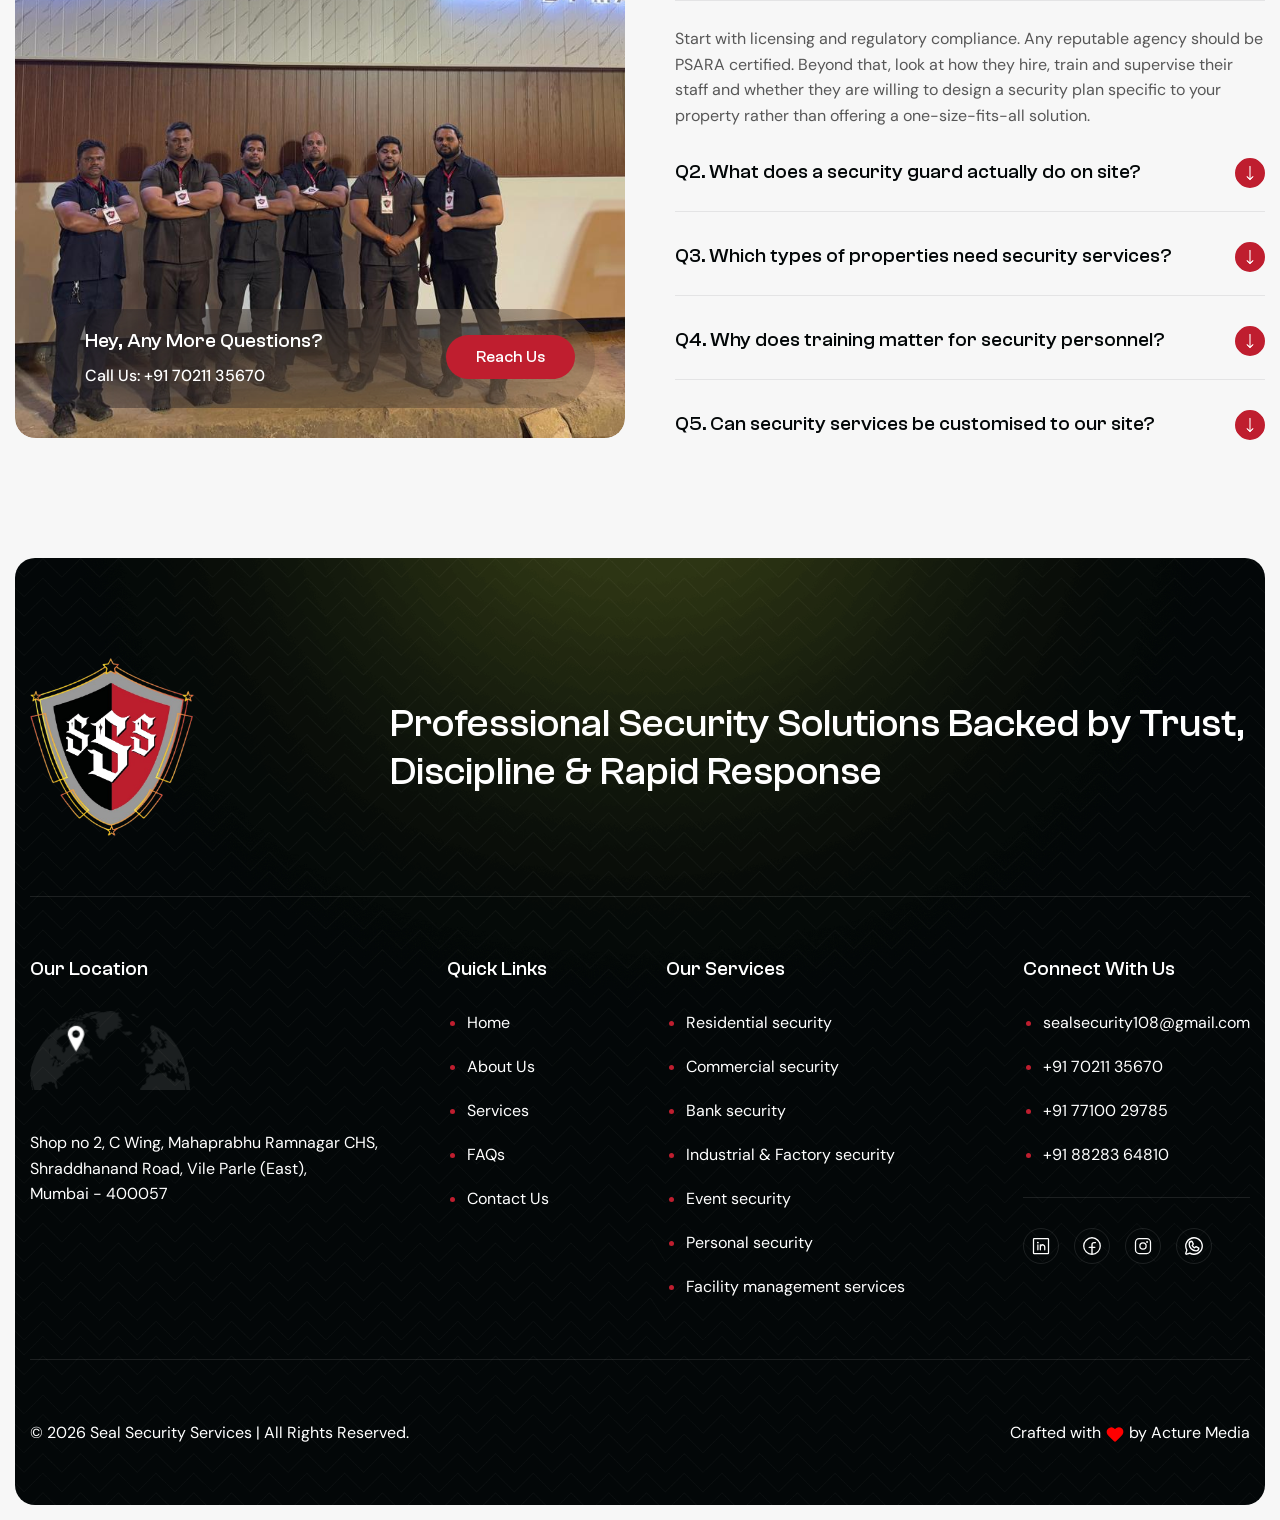
==== commit 029bb52e: "home content replaced" ====
--- a/index.html
+++ b/index.html
@@ -6,11 +6,13 @@
     <meta charset="utf-8">
     <meta http-equiv="X-UA-Compatible" content="IE=edge">
     <meta name="viewport" content="width=device-width, initial-scale=1.0, maximum-scale=1">
-    <meta name="description" content="">
+    <meta name="title" content="Security Agency & Security Services | Seal Security">
+    <meta name="description"
+        content="Seal Security is a PSARA licensed security agency offering trained security guards and tailored security solutions for diverse sectors">
     <meta name="keywords" content="">
-    <meta name="author" content="Awaiken">
+    <meta name="author" content="Acture media">
     <!-- Page Title -->
-    <title>Seal Security | Home</title>
+    <title>Security Agency & Security Services | Seal Security</title>
 
     <!-- Google Fonts Css-->
     <link rel="preconnect" href="https://fonts.googleapis.com/">
@@ -36,6 +38,50 @@
     <link rel="stylesheet" href="css/mousecursor.css">
     <!-- Main Custom Css -->
     <link href="css/custom.css" rel="stylesheet" media="screen">
+
+    <script type="application/ld+json">
+        { 
+        "@context": "https://schema.org", 
+        "@type": "FAQPage", 
+        "mainEntity": [{ 
+            "@type": "Question", 
+            "name": "How do I choose the right security company?", 
+            "acceptedAnswer": { 
+            "@type": "Answer", 
+            "text": "Start with licensing and regulatory compliance. Any reputable agency should be PSARA certified. Beyond that, look at how they hire, train and supervise their staff and whether they are willing to design a security plan specific to your property rather than offering a one-size-fits-all solution." 
+            } 
+        },{ 
+            "@type": "Question", 
+            "name": "What does a security guard actually do on site?", 
+            "acceptedAnswer": { 
+            "@type": "Answer", 
+            "text": "A trained security guard manages access to a property, monitors entry and exit points, handles visitor verification, responds to incidents and maintains a visible deterrent against unauthorised access. Their role is both reactive and preventive." 
+            } 
+        },{ 
+            "@type": "Question", 
+            "name": "Which types of properties need security services?", 
+            "acceptedAnswer": { 
+            "@type": "Answer", 
+            "text": "Residential societies, corporate offices, retail stores, banks, warehouses, factories, hotels and event venues all commonly require professional security. Requirements vary by site type, operating hours and risk profile." 
+            } 
+        },{ 
+            "@type": "Question", 
+            "name": "Why does training matter for security personnel?", 
+            "acceptedAnswer": { 
+            "@type": "Answer", 
+            "text": "Security situations require clear judgement and quick responses. Trained personnel are equipped for access control, emergency response, visitor management and site monitoring, thereby reducing risk and improving the overall reliability of your security operations." 
+            } 
+        },{ 
+            "@type": "Question", 
+            "name": "Can security services be customised to our site?", 
+            "acceptedAnswer": { 
+            "@type": "Answer", 
+            "text": "Yes. A professional agency will assess your property's size, usage, operating hours and risk level before recommending a solution. Seal Security builds every engagement around the specific requirements of the site, not a standard package." 
+            } 
+        }] 
+     } 
+</script>
+
 </head>
 
 <body>
@@ -78,25 +124,32 @@
                                         </svg>
                                     </a>
                                     <ul>
-                                        <li class="nav-item"><a class="nav-link" href="./services.html">Residential
+                                        <li class="nav-item"><a class="nav-link"
+                                                href="./services.html#personalSecurity">Personal
                                                 security</a>
                                         </li>
-                                        <li class="nav-item"><a class="nav-link" href="./services.html">Commercial
+                                        <li class="nav-item"><a class="nav-link"
+                                                href="./services.html#residentialSecurity">Residential
                                                 security</a>
                                         </li>
-                                        <li class="nav-item"><a class="nav-link" href="./services.html">Bank
+                                        <li class="nav-item"><a class="nav-link"
+                                                href="./services.html#commercialSecurity">Commercial
                                                 security</a>
                                         </li>
-                                        <li class="nav-item"><a class="nav-link" href="./services.html">Industrial &
+                                        <li class="nav-item"><a class="nav-link"
+                                                href="./services.html#bankSecurity">Bank
+                                                security</a>
+                                        </li>
+                                        <li class="nav-item"><a class="nav-link"
+                                                href="./services.html#industrialSecurity">Industrial &
                                                 Factory security</a>
                                         </li>
-                                        <li class="nav-item"><a class="nav-link" href="./services.html">Event
+                                        <li class="nav-item"><a class="nav-link"
+                                                href="./services.html#eventSecurity">Event
                                                 security</a>
                                         </li>
-                                        <li class="nav-item"><a class="nav-link" href="./services.html">Personal
-                                                security</a>
-                                        </li>
-                                        <li class="nav-item"><a class="nav-link" href="./services.html">Facility
+                                        <li class="nav-item"><a class="nav-link"
+                                                href="./services.html#managementServices">Facility
                                                 management services</a>
                                         </li>
                                     </ul>
@@ -184,10 +237,11 @@
 
                         <!-- Section Title Start -->
                         <div class="section-title">
-                            <h1 class="text-anime-style-3" data-cursor="-opaque">Protecting What Matters Most </h1>
-                            <p class="wow fadeInUp" data-wow-delay="0.2s">From personal protection to large-scale
-                                commercial and event security, Seal Security delivers trusted, professional safeguarding
-                                solutions with vigilance, reliability, and rapid response — day and night.</p>
+                            <h1 class="text-anime-style-3" data-cursor="-opaque">Professional Security Services You Can
+                                Depend On </h1>
+                            <p class="wow fadeInUp" data-wow-delay="0.2s">Seal Security provides trained security
+                                personnel for residential communities, commercial properties, businesses and events
+                                across Maharashtra. Reliable by design. Responsive when it matters. </p>
                         </div>
                         <!-- Section Title End -->
 
@@ -319,29 +373,25 @@
                         <!-- Section Title Start -->
                         <div class="section-title">
                             <span class="section-sub-title wow fadeInUp">About Seal Security Services</span>
-                            <h2 class="text-anime-style-3" data-cursor="-opaque">Built on Trust, Driven by Protection.
+                            <h2 class="text-anime-style-3" data-cursor="-opaque">Built on Trust. Driven by
+                                Responsibility
                             </h2>
-                            <p class="wow fadeInUp" data-wow-delay="0.2s">At Seal Security, we believe security is more
-                                than a service — it’s a responsibility. We provide highly trained security personnel and
-                                customized protection solutions designed to safeguard people, properties, businesses,
-                                and events with professionalism and precision.
+                            <p class="wow fadeInUp" data-wow-delay="0.2s">Seal Security was established on a
+                                straightforward belief: that security should be professional, consistent and accessible
+                                when people need it most. Over 12 years, we have worked with residential societies,
+                                corporate facilities, commercial premises and public events across Maharashtra, having
+                                learnt that no two sites carry the same risks or responsibilities.
                             </p>
-                            <p class="wow fadeInUp" data-wow-delay="0.2s">From residential communities and commercial
-                                spaces to banks, corporate offices, VIP protection, and large-scale events, our team is
-                                committed to maintaining safety through vigilance, discipline, and rapid response. Every
-                                assignment is handled with a proactive approach, ensuring confidence, peace of mind, and
-                                dependable protection at every level.
-                            </p>
-                            <p class="wow fadeInUp" data-wow-delay="0.2s">With a focus on integrity, reliability, and
-                                operational excellence, Seal Security stands as a trusted partner for clients who value
-                                safety without compromise.
+                            <p class="wow fadeInUp" data-wow-delay="0.2s">Our approach is operational, not just
+                                symbolic. We focus on discipline, accountability and genuine responsiveness, because a
+                                security partner that cannot be relied upon daily is not a security partner at all.
                             </p>
                         </div>
                         <!-- Section Title End -->
 
                         <!-- About Us Button Start -->
                         <div class="about-us-btn wow fadeInUp d-flex" data-wow-delay="0.8s">
-                            <a href="about.html" class="btn-default d-flex align-items-center gap-2">More About Us
+                            <a href="./about.html" class="btn-default d-flex align-items-center gap-2">More About Us
                                 <svg xmlns="http://www.w3.org/2000/svg" width="24" height="24" viewBox="0 0 24 24"
                                     fill="none" stroke="currentColor" stroke-width="2" stroke-linecap="round"
                                     stroke-linejoin="round" class="lucide lucide-move-right-icon lucide-move-right">
@@ -368,11 +418,10 @@
                     <div class="section-title section-title-center">
                         <span class="section-sub-title wow fadeInUp">Our Security Services</span>
                         <h2 class="text-anime-style-3" data-cursor="-opaque">
-                            Complete Security Solutions for Every Environment
+                            Security Solutions Designed for Every Environment
                         </h2>
-                        <p>At Seal Security, we provide professional security services tailored to meet the unique needs
-                            of individuals, businesses, institutions, and events. Our trained personnel, proactive
-                            monitoring, and rapid-response approach ensure reliable protection across every environment.
+                        <p>From gated communities to industrial facilities, Seal Security deploys trained personnel
+                            equipped to manage the specific demands of each environment.
                         </p>
                     </div>
                     <!-- Section Title End -->
@@ -409,8 +458,8 @@
                             <div class="program-item-body-content">
                                 <div class="program-item-content">
                                     <h2><a href="#">Personal Security</a></h2>
-                                    <p>Professional close-protection services focused on personal safety, vigilance,
-                                        discretion, and rapid threat response.</p>
+                                    <p>Trained bodyguards and personal protection staff providing discreet, professional
+                                        security for executives, individuals and VIPs. </p>
                                 </div>
                                 <div class="program-item-btn">
                                     <a href="#" class="readmore-btn">Know more</a>
@@ -451,8 +500,8 @@
                             <div class="program-item-body-content">
                                 <div class="program-item-content">
                                     <h2><a href="#">Residential Security</a></h2>
-                                    <p>Reliable residential security solutions designed to protect homes, societies, and
-                                        gated communities around the clock.</p>
+                                    <p>Access control, visitor management and round-the-clock monitoring for housing
+                                        societies, residential complexes and gated communities.</p>
                                 </div>
                                 <div class="program-item-btn">
                                     <a href="#" class="readmore-btn">Know more</a>
@@ -493,8 +542,9 @@
                             <div class="program-item-body-content">
                                 <div class="program-item-content">
                                     <h2><a href="#">Commercial Security</a></h2>
-                                    <p>Advanced protection services for offices, retail stores, and commercial
-                                        properties with trained security personnel.</p>
+                                    <p>Structured security coverage for offices, retail establishments, business parks
+                                        and commercial properties, keeping premises safe and operations uninterrupted.
+                                    </p>
                                 </div>
                                 <div class="program-item-btn">
                                     <a href="#" class="readmore-btn">Know more</a>
@@ -535,8 +585,8 @@
                             <div class="program-item-body-content">
                                 <div class="program-item-content">
                                     <h2><a href="#">Bank Security</a></h2>
-                                    <p>Highly disciplined security operations for banks, ATMs, and financial
-                                        institutions requiring maximum protection and control.
+                                    <p>Specialised security for banks, ATM locations and financial institutions, with a
+                                        focus on access monitoring, vigilance and procedural compliance.
                                     </p>
                                 </div>
                                 <div class="program-item-btn">
@@ -578,8 +628,8 @@
                             <div class="program-item-body-content">
                                 <div class="program-item-content">
                                     <h2><a href="#">Event Security</a></h2>
-                                    <p>Organized event security services ensuring crowd control, access management, and
-                                        safe event operations at every scale.
+                                    <p>Crowd management, access control and on-ground coordination for corporate events,
+                                        exhibitions, private functions and large public gatherings.
                                     </p>
                                 </div>
                                 <div class="program-item-btn">
@@ -1165,7 +1215,7 @@
                 <div class="col-xl-6">
                     <!-- Section Title Start -->
                     <div class="section-title">
-                        <span class="section-sub-title wow fadeInUp">license & Certifications</span>
+                        <span class="section-sub-title wow fadeInUp">License & Certifications</span>
                         <h2 class="text-anime-style-3" data-cursor="-opaque">Certified Protection. Licensed
                             Professionals.</h2>
                     </div>
@@ -1351,13 +1401,15 @@
                     <div class="what-we-do-content-gold">
                         <!-- Section Title Start -->
                         <div class="section-title">
-                            <span class="section-sub-title wow fadeInUp">Why Choose Us</span>
-                            <h2 class="text-anime-style-3" data-cursor="-opaque">Trusted Protection, Proven Reliability.
+                            <span class="section-sub-title wow fadeInUp">Why Choose Seal Security</span>
+                            <h2 class="text-anime-style-3" data-cursor="-opaque">Security Built on Experience, Training
+                                and Trust
                             </h2>
-                            <p class="wow fadeInUp" data-wow-delay="0.2s">At Seal Security, we combine trained
-                                professionals, modern security practices, and a proactive approach to deliver dependable
-                                protection across every environment. Our commitment to safety, discipline, and rapid
-                                response ensures complete peace of mind for every client.</p>
+                            <p class="wow fadeInUp" data-wow-delay="0.2s">For over 12 years, Seal Security Services has
+                                helped organisations, residential communities and businesses maintain safe and secure
+                                environments. Our focus on trained personnel, reliable service and professional
+                                standards allows us to deliver security solutions that clients can depend on every day.
+                            </p>
                         </div>
                         <!-- Section Title End -->
 
@@ -1376,7 +1428,11 @@
                                     </svg>
                                 </div>
                                 <div class="what-we-item-content-gold">
-                                    <h3>12+ years of trust and experience in security industry in Maharashtra</h3>
+                                    <h3>12+ Years of Industry Experience </h3>
+                                    <p>
+                                        Extensive experience delivering security services across residential,
+                                        commercial, industrial and event environments.
+                                    </p>
                                 </div>
                             </div>
 
@@ -1392,7 +1448,9 @@
                                     </svg>
                                 </div>
                                 <div class="what-we-item-content-gold">
-                                    <h3>Governement approved & PSARA licenced security agency</h3>
+                                    <h3>PSARA Licensed & Compliant </h3>
+                                    <p>Fully licensed and compliant with industry regulations, ensuring professional and
+                                        legally compliant security operations. </p>
                                 </div>
                             </div>
 
@@ -1408,8 +1466,10 @@
                                     </svg>
                                 </div>
                                 <div class="what-we-item-content-gold">
-                                    <h3>Highly trained & professional staff to handle all types of security challenges
+                                    <h3>Trained & Verified Personnel
                                     </h3>
+                                    <p>Every security professional undergoes screening, training and preparation before
+                                        deployment. </p>
                                 </div>
                             </div>
 
@@ -1425,7 +1485,9 @@
                                     </svg>
                                 </div>
                                 <div class="what-we-item-content-gold">
-                                    <h3>24/7 survellance & quick response security teams for immediate assistance</h3>
+                                    <h3>Tailored Security Solutions </h3>
+                                    <p>Security plans are designed around the specific requirements of each site,
+                                        facility or event. </p>
                                 </div>
                             </div>
 
@@ -1441,7 +1503,9 @@
                                     </svg>
                                 </div>
                                 <div class="what-we-item-content-gold">
-                                    <h3>Clientp-centric approach ensuring maximum satisfaction and safety</h3>
+                                    <h3>Reliable 24/7 Support </h3>
+                                    <p>Dedicated operational support and supervision to maintain consistent security
+                                        coverage at all times. </p>
                                 </div>
                             </div>
                         </div>
@@ -1506,8 +1570,12 @@
                 <div class="col-lg-12">
                     <!-- Section Title Start -->
                     <div class="section-title section-title-center">
-                        <span class="section-sub-title wow fadeInUp">How It Works</span>
-                        <h2 class="text-anime-style-3" data-cursor="-opaque">Building Safer Environments, Together</h2>
+                        <span class="section-sub-title wow fadeInUp">Our Purpose</span>
+                        <h2 class="text-anime-style-3" data-cursor="-opaque">Building Safer Environments Through
+                            Professional Security </h2>
+                        <p>At Seal Security Services, our work is guided by a commitment to safety, professionalism and
+                            continuous improvement. Every assignment is approached with responsibility, discipline and a
+                            focus on protecting people, property, and operations. </p>
                     </div>
                     <!-- Section Title End -->
                 </div>
@@ -1533,13 +1601,13 @@
                             <div class="how-work-item-body">
                                 <div class="how-work-item-content">
                                     <h3>Our Mission</h3>
-                                    <p>To provide dependable, professional, and proactive security solutions that
-                                        protect people, properties, and businesses with integrity, vigilance, and
-                                        excellence.</p>
+                                    <p>To provide dependable security services that assist businesses, residential
+                                        communities and institutions in maintaining safe and secure surroundings by
+                                        utilising skilled staff and expert support. </p>
                                 </div>
                                 <div class="how-work-item-list">
                                     <ul>
-                                        <li>PSARA Licensed security agency in maharashtra</li>
+                                        <li>Providing dependable security solutions across many sectors.</li>
                                     </ul>
                                 </div>
                             </div>
@@ -1562,12 +1630,12 @@
                             <div class="how-work-item-body">
                                 <div class="how-work-item-content">
                                     <h3>Our Vision</h3>
-                                    <p>To become a trusted leader in the security industry by setting higher standards
-                                        in protection, reliability, and client confidence.</p>
+                                    <p>To be acknowledged as a reputable security services provider known for its
+                                        professionalism, operational excellence and long-term client relationships. </p>
                                 </div>
                                 <div class="how-work-item-list">
                                     <ul>
-                                        <li>Over 400+ professional security personnels</li>
+                                        <li>Promoting quality and integrity in private security services.</li>
                                     </ul>
                                 </div>
                             </div>
@@ -1591,15 +1659,14 @@
                             </div>
                             <div class="how-work-item-body">
                                 <div class="how-work-item-content">
-                                    <h3>Careers</h3>
-                                    <p>Join a team committed to discipline and public safety. We’re always looking for
-                                        dedicated individuals ready to build a meaningful career in the security
-                                        industry.
+                                    <h3>Career Opportunities</h3>
+                                    <p>Join a team that values discipline, commitment and professional progress. We
+                                        welcome anyone who wants to establish a fulfilling career in the security field.
                                     </p>
                                 </div>
                                 <div class="how-work-item-list">
                                     <ul>
-                                        <li>Catering over 120+ businesses</li>
+                                        <li>Opportunities for security guards, supervisors and support personnel </li>
                                     </ul>
                                 </div>
                             </div>
@@ -1690,20 +1757,17 @@
                                 <h2 class="accordion-header" id="heading1">
                                     <button class="accordion-button" type="button" data-bs-toggle="collapse"
                                         data-bs-target="#collapse1" aria-expanded="true" aria-controls="collapse1">
-                                        Q1. What types of security services do you provide?
+                                        Q1. How do I choose the right security company?
                                     </button>
                                 </h2>
                                 <div id="collapse1" class="accordion-collapse collapse show" role="region"
                                     aria-labelledby="heading1" data-bs-parent="#accordion">
                                     <div class="accordion-body">
-                                        <p>We offer personal, residential, commercial, corporate, bank, and event
-                                            security services along with surveillance and emergency response solutions.
+                                        <p>Start with licensing and regulatory compliance. Any reputable agency should
+                                            be PSARA certified. Beyond that, look at how they hire, train and supervise
+                                            their staff and whether they are willing to design a security plan specific
+                                            to your property rather than offering a one-size-fits-all solution.
                                         </p>
-                                        <ul>
-                                            <li>Lorem ipsum dolor sit, amet consectetur adipisicing elit.</li>
-                                            <li>Lorem ipsum dolor, sit amet consectetur adipisicing elit. Facere, sunt!
-                                            </li>
-                                        </ul>
                                     </div>
                                 </div>
                             </div>
@@ -1714,15 +1778,16 @@
                                 <h2 class="accordion-header" id="heading2">
                                     <button class="accordion-button collapsed" type="button" data-bs-toggle="collapse"
                                         data-bs-target="#collapse2" aria-expanded="false" aria-controls="collapse2">
-                                        Q2. Are your security personnel trained and certified?
+                                        Q2. What does a security guard actually do on site?
                                     </button>
                                 </h2>
                                 <div id="collapse2" class="accordion-collapse collapse" role="region"
                                     aria-labelledby="heading2" data-bs-parent="#accordion">
                                     <div class="accordion-body">
-                                        <p>Lorem ipsum dolor sit amet consectetur adipisicing elit. Eveniet minus,
-                                            dolorum nihil autem possimus dignissimos, quod sequi vero atque eaque
-                                            obcaecati! Corrupti quasi, nostrum commodi magni rerum autem eius at?</p>
+                                        <p>A trained security guard manages access to a property, monitors entry and
+                                            exit points, handles visitor verification, responds to incidents and
+                                            maintains a visible deterrent against unauthorised access. Their role is
+                                            both reactive and preventive. </p>
                                     </div>
                                 </div>
                             </div>
@@ -1733,22 +1798,16 @@
                                 <h2 class="accordion-header" id="heading3">
                                     <button class="accordion-button collapsed" type="button" data-bs-toggle="collapse"
                                         data-bs-target="#collapse3" aria-expanded="false" aria-controls="collapse3">
-                                        Q3. Do you provide 24/7 security services?
+                                        Q3. Which types of properties need security services?
                                     </button>
                                 </h2>
                                 <div id="collapse3" class="accordion-collapse collapse" role="region"
                                     aria-labelledby="heading3" data-bs-parent="#accordion">
                                     <div class="accordion-body">
-                                        <p>Lorem ipsum dolor sit amet consectetur, adipisicing elit. Aspernatur atque
-                                            consequatur facilis ducimus, quas ex nobis, distinctio ad labore perferendis
-                                            temporibus maxime sit aliquam ut voluptates! Beatae provident molestiae
-                                            distinctio?</p>
-                                        <ul>
-                                            <li>Lorem ipsum, dolor sit amet consectetur adipisicing elit. Maiores,
-                                                rerum.</li>
-                                            <li>Lorem ipsum dolor sit amet consectetur adipisicing elit. Officia
-                                                molestias porro assumenda, mollitia ullam ea ipsa!</li>
-                                        </ul>
+                                        <p>Residential societies, corporate offices, retail stores, banks, warehouses,
+                                            factories, hotels and event venues all commonly require professional
+                                            security. Requirements vary by site type, operating hours and risk profile.
+                                        </p>
                                     </div>
                                 </div>
                             </div>
@@ -1759,22 +1818,16 @@
                                 <h2 class="accordion-header" id="heading4">
                                     <button class="accordion-button collapsed" type="button" data-bs-toggle="collapse"
                                         data-bs-target="#collapse4" aria-expanded="false" aria-controls="collapse4">
-                                        Q4. How quickly can your team respond during emergencies?
+                                        Q4. Why does training matter for security personnel?
                                     </button>
                                 </h2>
                                 <div id="collapse4" class="accordion-collapse collapse" role="region"
                                     aria-labelledby="heading4" data-bs-parent="#accordion">
                                     <div class="accordion-body">
-                                        <p>Lorem ipsum dolor sit amet consectetur, adipisicing elit. Aspernatur atque
-                                            consequatur facilis ducimus, quas ex nobis, distinctio ad labore perferendis
-                                            temporibus maxime sit aliquam ut voluptates! Beatae provident molestiae
-                                            distinctio?</p>
-                                        <ul>
-                                            <li>Lorem ipsum, dolor sit amet consectetur adipisicing elit. Maiores,
-                                                rerum.</li>
-                                            <li>Lorem ipsum dolor sit amet consectetur adipisicing elit. Officia
-                                                molestias porro assumenda, mollitia ullam ea ipsa!</li>
-                                        </ul>
+                                        <p>Security situations require clear judgement and quick responses. Trained
+                                            personnel are equipped for access control, emergency response, visitor
+                                            management and site monitoring, thereby reducing risk and improving the
+                                            overall reliability of your security operations. </p>
                                     </div>
                                 </div>
                             </div>
@@ -1785,20 +1838,16 @@
                                 <h2 class="accordion-header" id="heading5">
                                     <button class="accordion-button collapsed" type="button" data-bs-toggle="collapse"
                                         data-bs-target="#collapse5" aria-expanded="false" aria-controls="collapse5">
-                                        Q5. Is nutrition guidance included in the plans?
+                                        Q5. Can security services be customised to our site?
                                     </button>
                                 </h2>
                                 <div id="collapse5" class="accordion-collapse collapse" role="region"
                                     aria-labelledby="heading5" data-bs-parent="#accordion">
                                     <div class="accordion-body">
-                                        <p>No, GymPro is designed for all fitness levels. Our trainers guide beginners
-                                            with proper techniques and structured workout plans to help them start
-                                            safely and confidently.</p>
-                                        <ul>
-                                            <li>Every new member receives a personalized introduction to equipments</li>
-                                            <li>Workouts are designed to grow with you, ensuring beginners can start
-                                                safely.</li>
-                                        </ul>
+                                        <p>Yes. A professional agency will assess your property's size, usage, operating
+                                            hours and risk level before recommending a solution. Seal Security builds
+                                            every engagement around the specific requirements of the site, not a
+                                            standard package. </p>
                                     </div>
                                 </div>
                             </div>
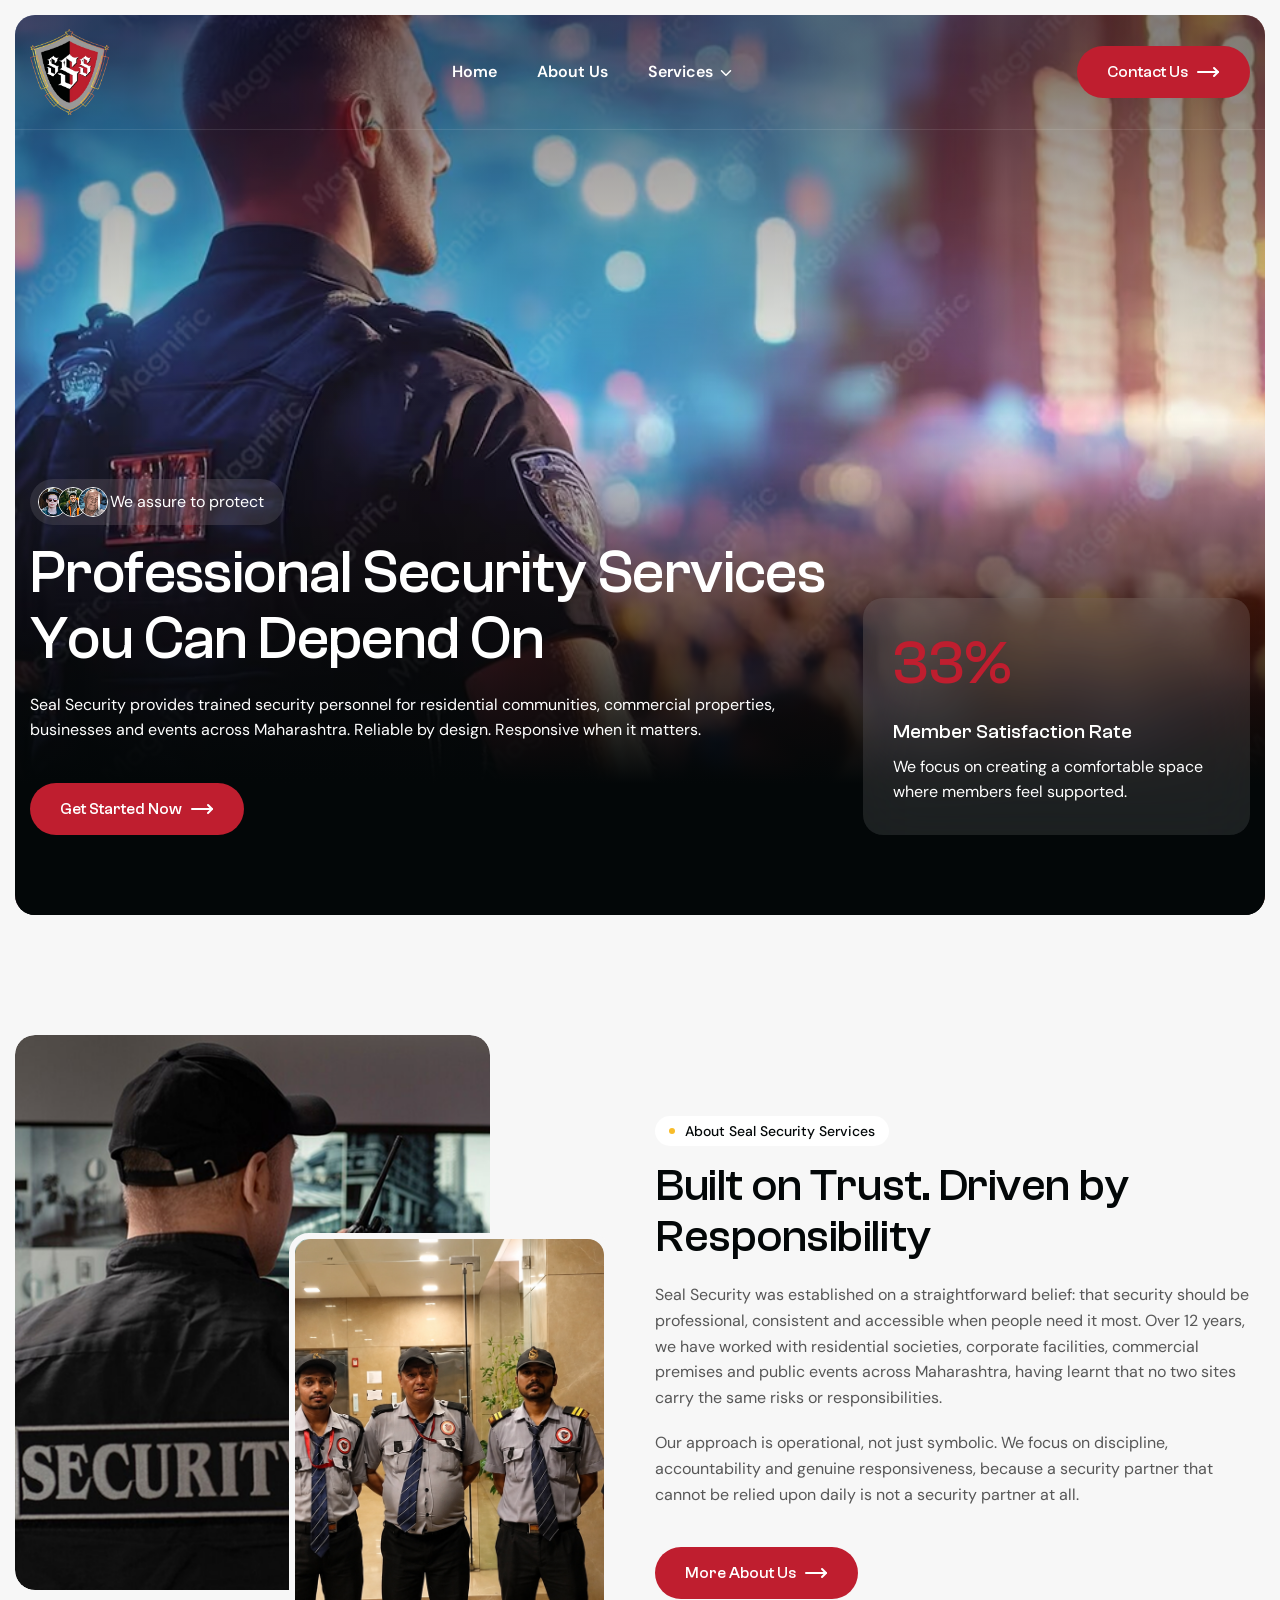
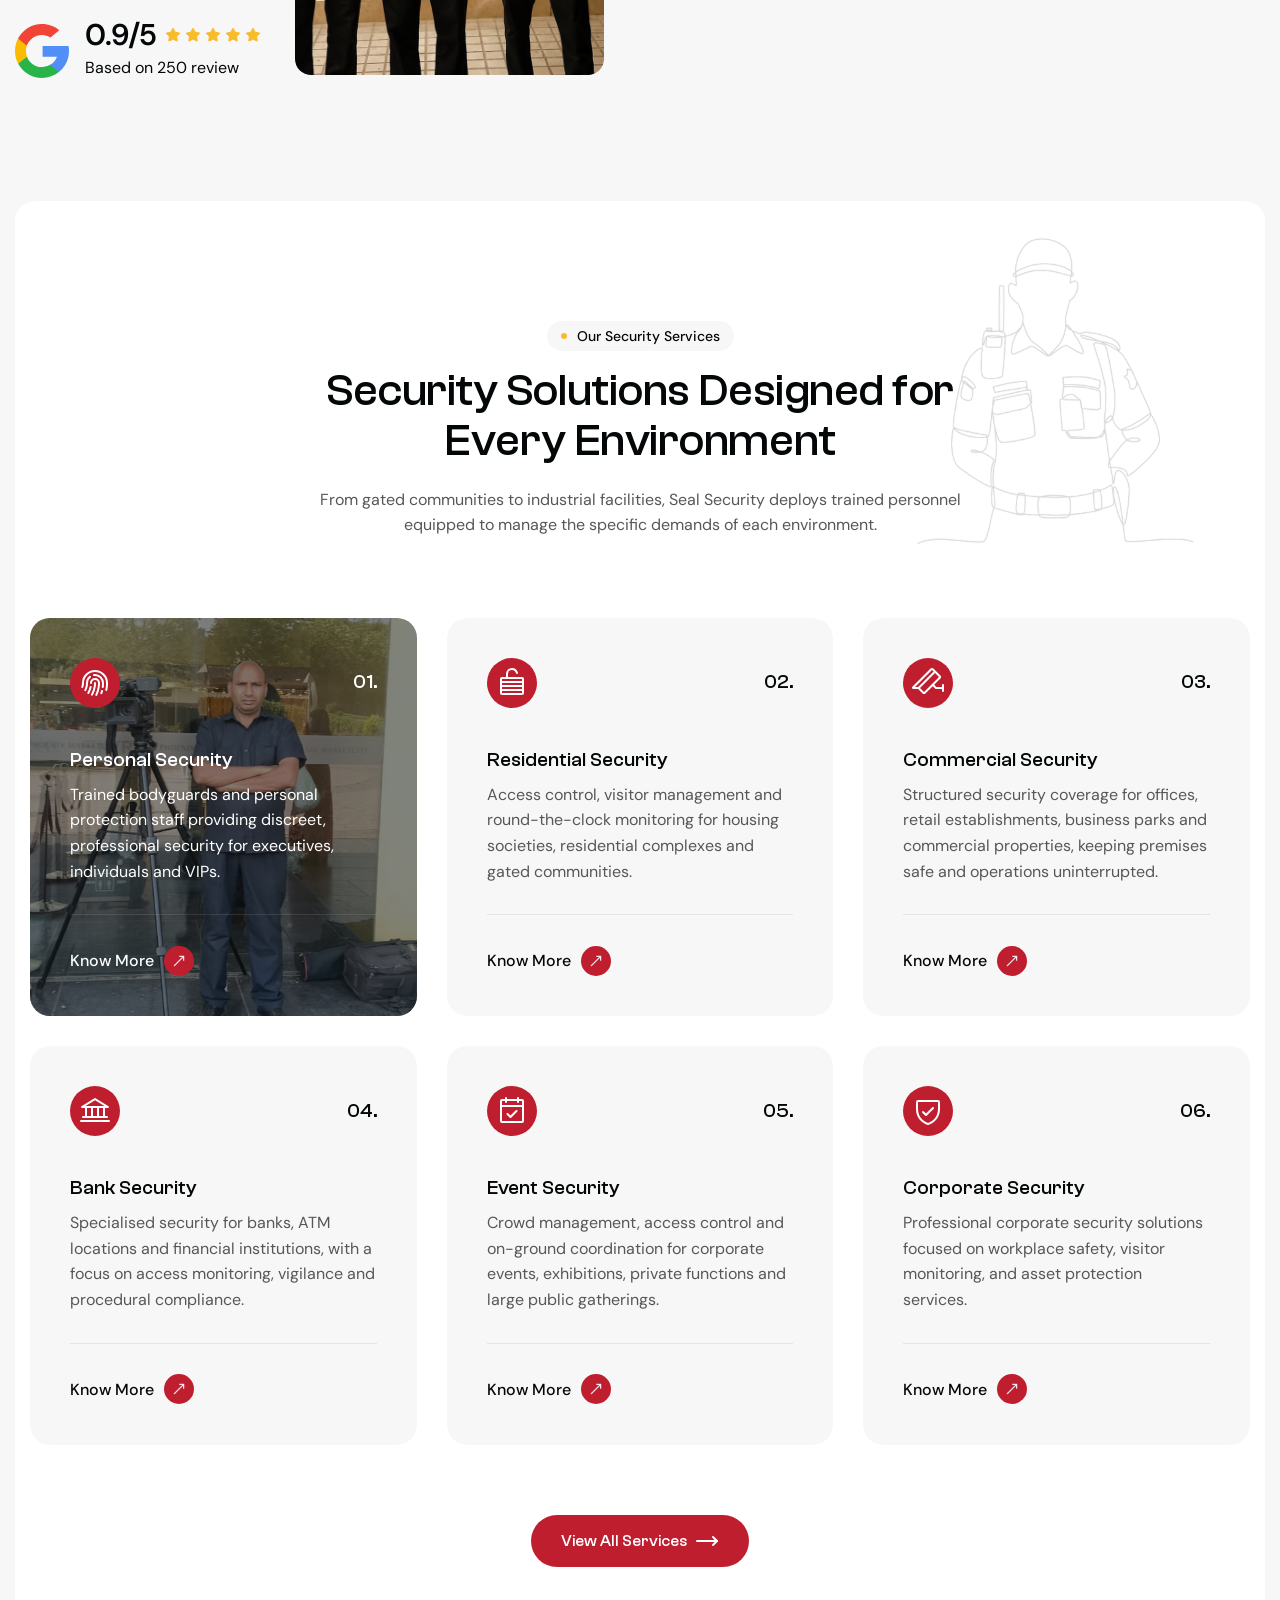
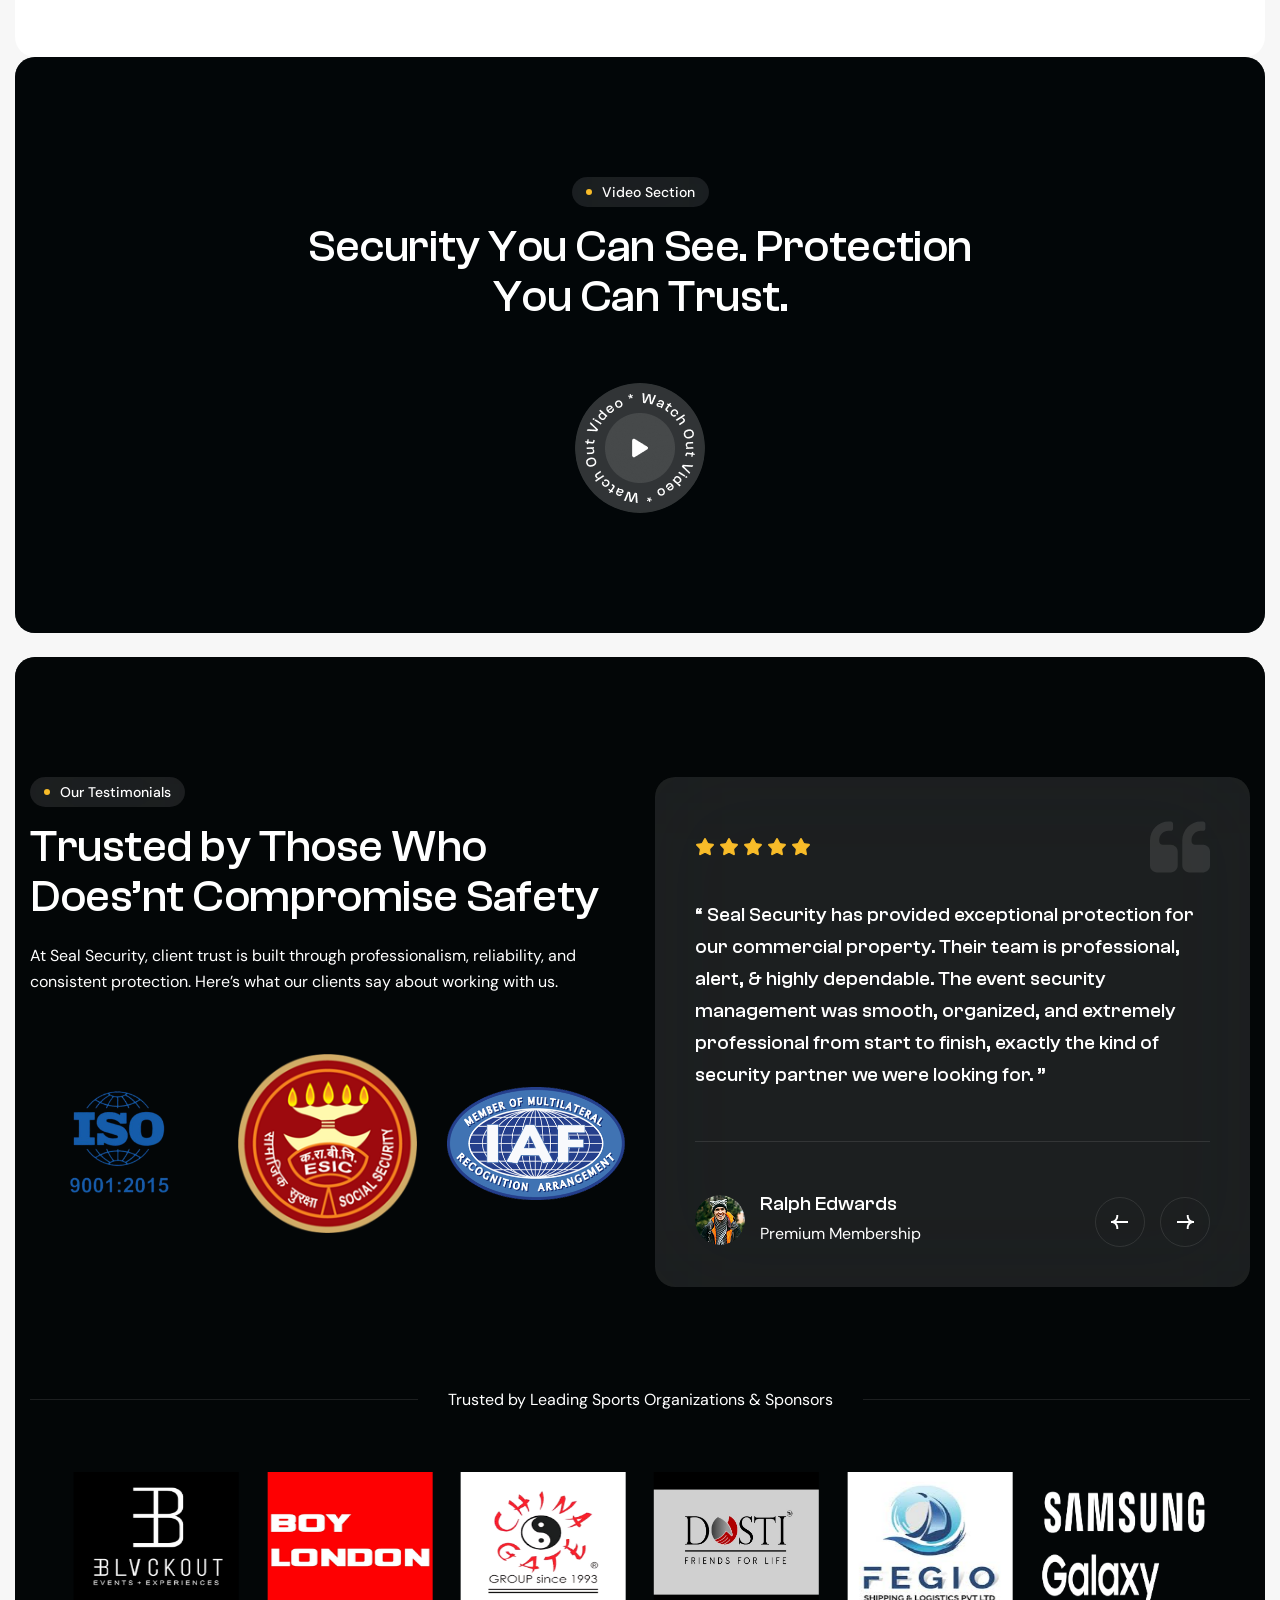
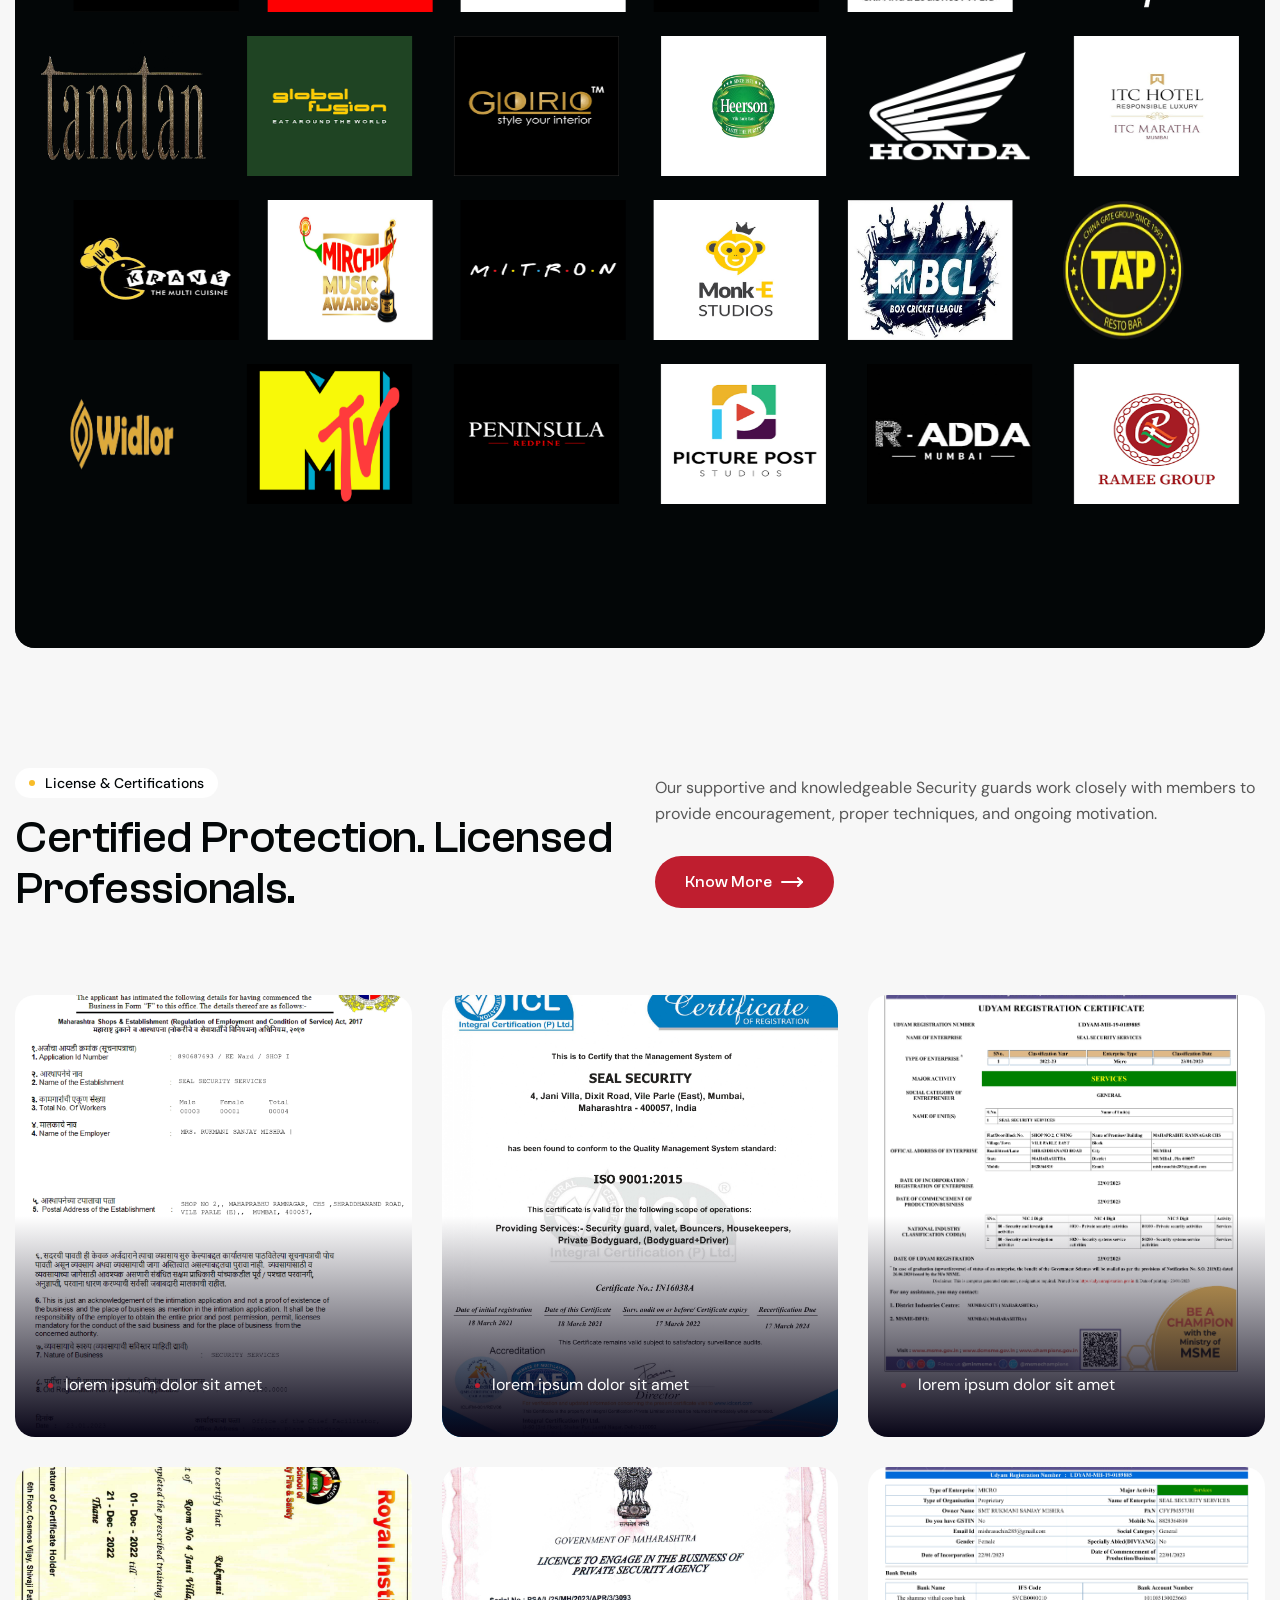
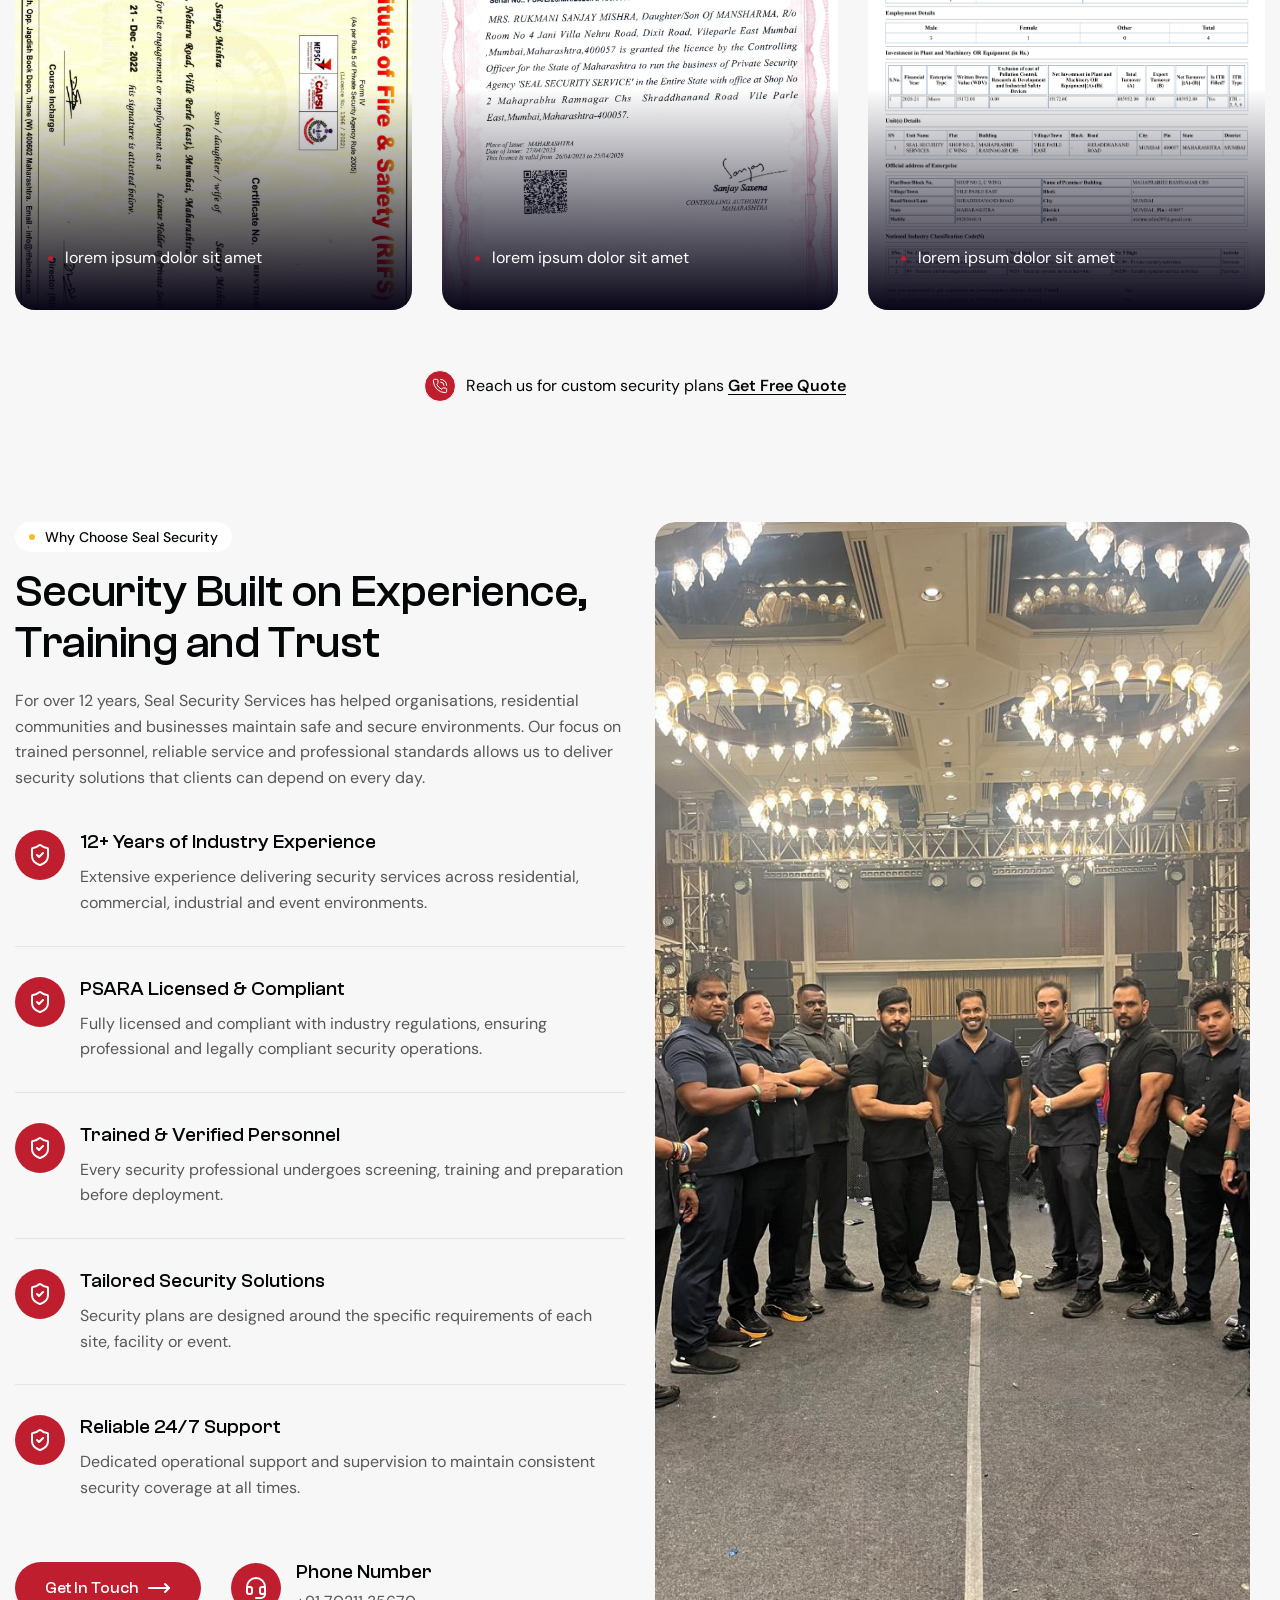
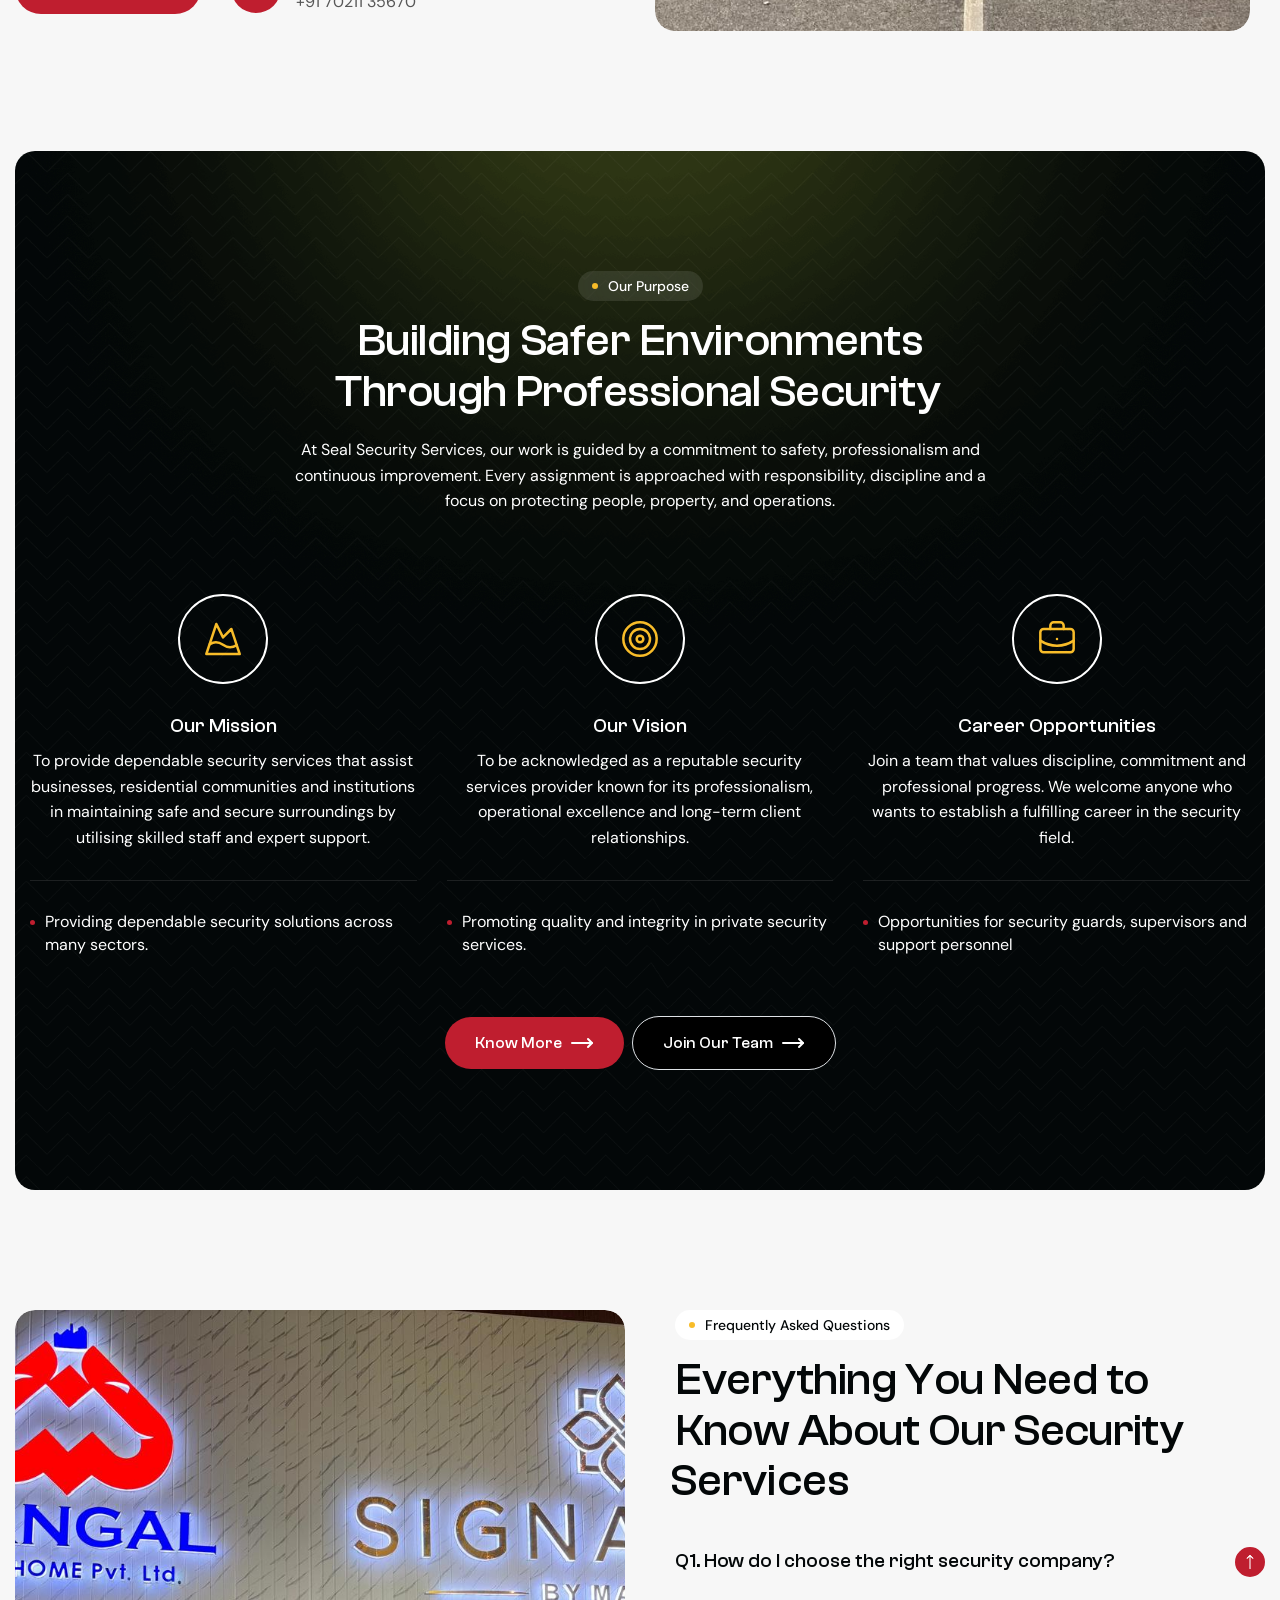
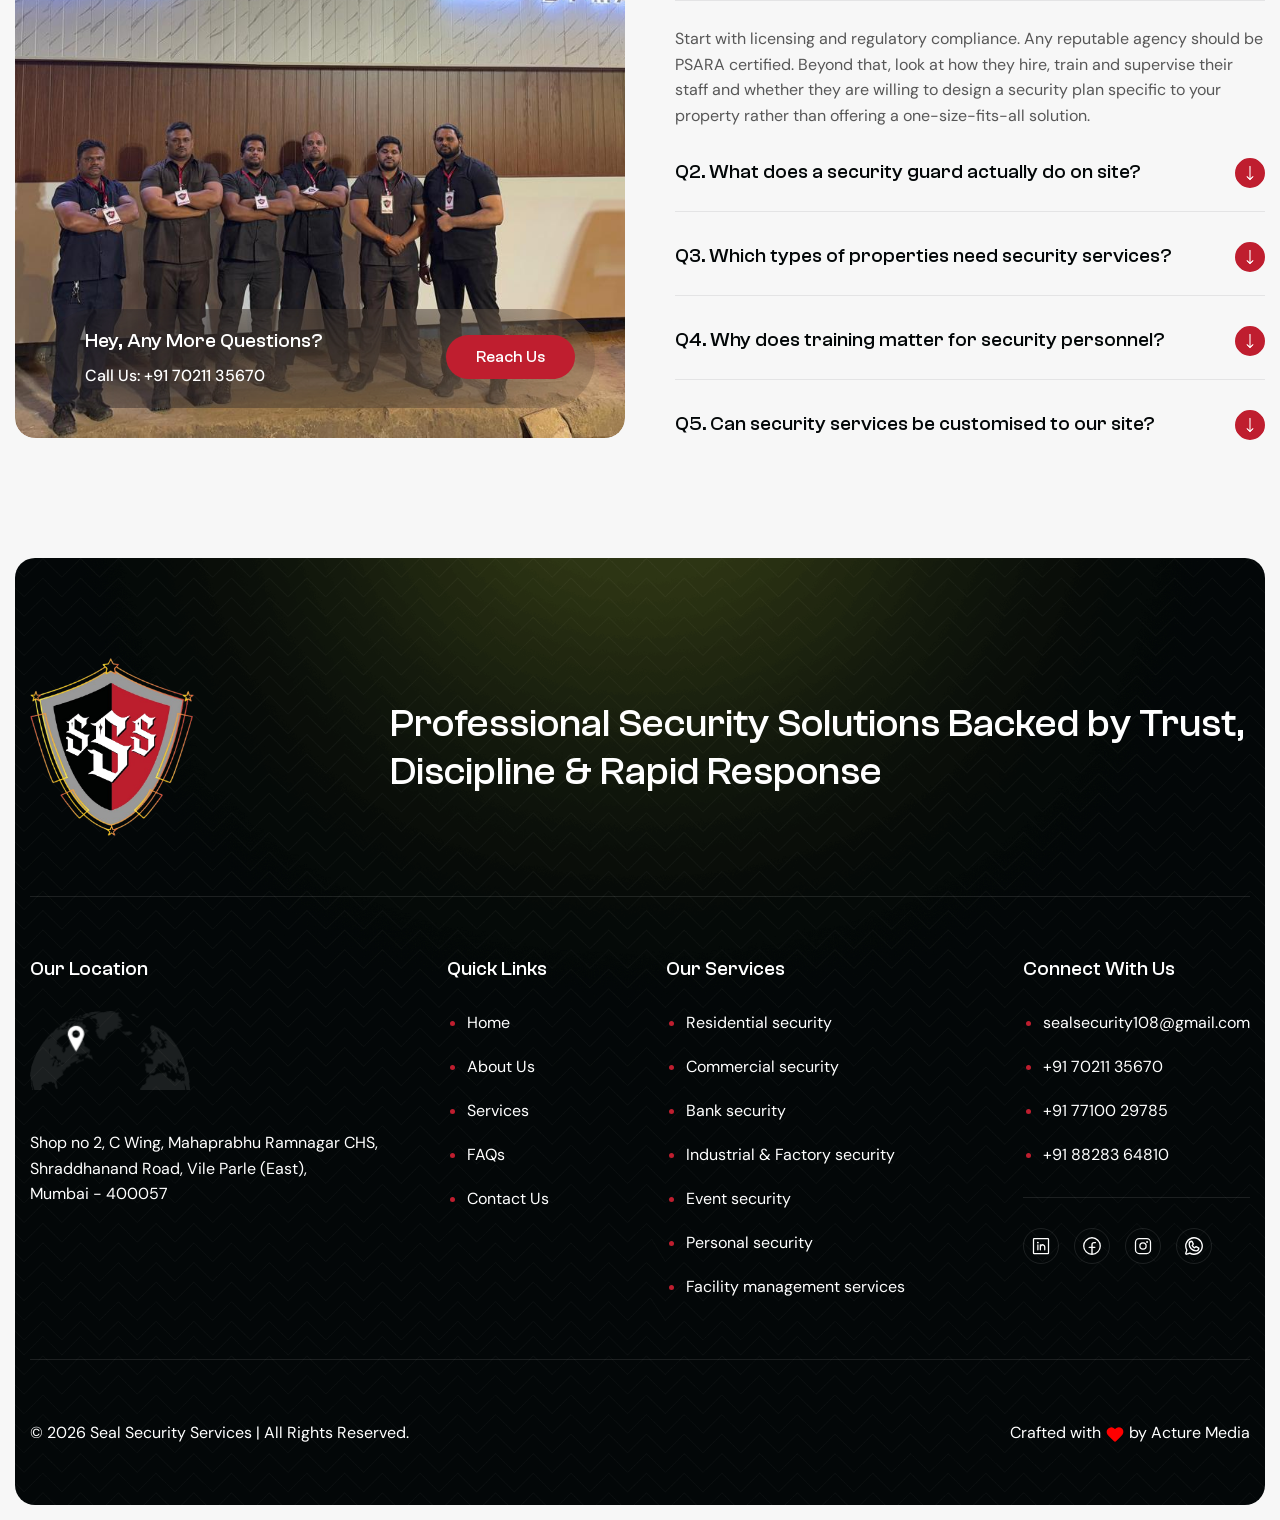
==== commit 45958a82: "all pages content replaced" ====
--- a/index.html
+++ b/index.html
@@ -9,7 +9,7 @@
     <meta name="title" content="Security Agency & Security Services | Seal Security">
     <meta name="description"
         content="Seal Security is a PSARA licensed security agency offering trained security guards and tailored security solutions for diverse sectors">
-    <meta name="keywords" content="">
+    <meta name="keywords" content="Seal Security, security agency, security services, security guards, PSARA licensed, personal security, residential security, commercial security, bank security, industrial security, event security, facility management services">
     <meta name="author" content="Acture media">
     <!-- Page Title -->
     <title>Security Agency & Security Services | Seal Security</title>
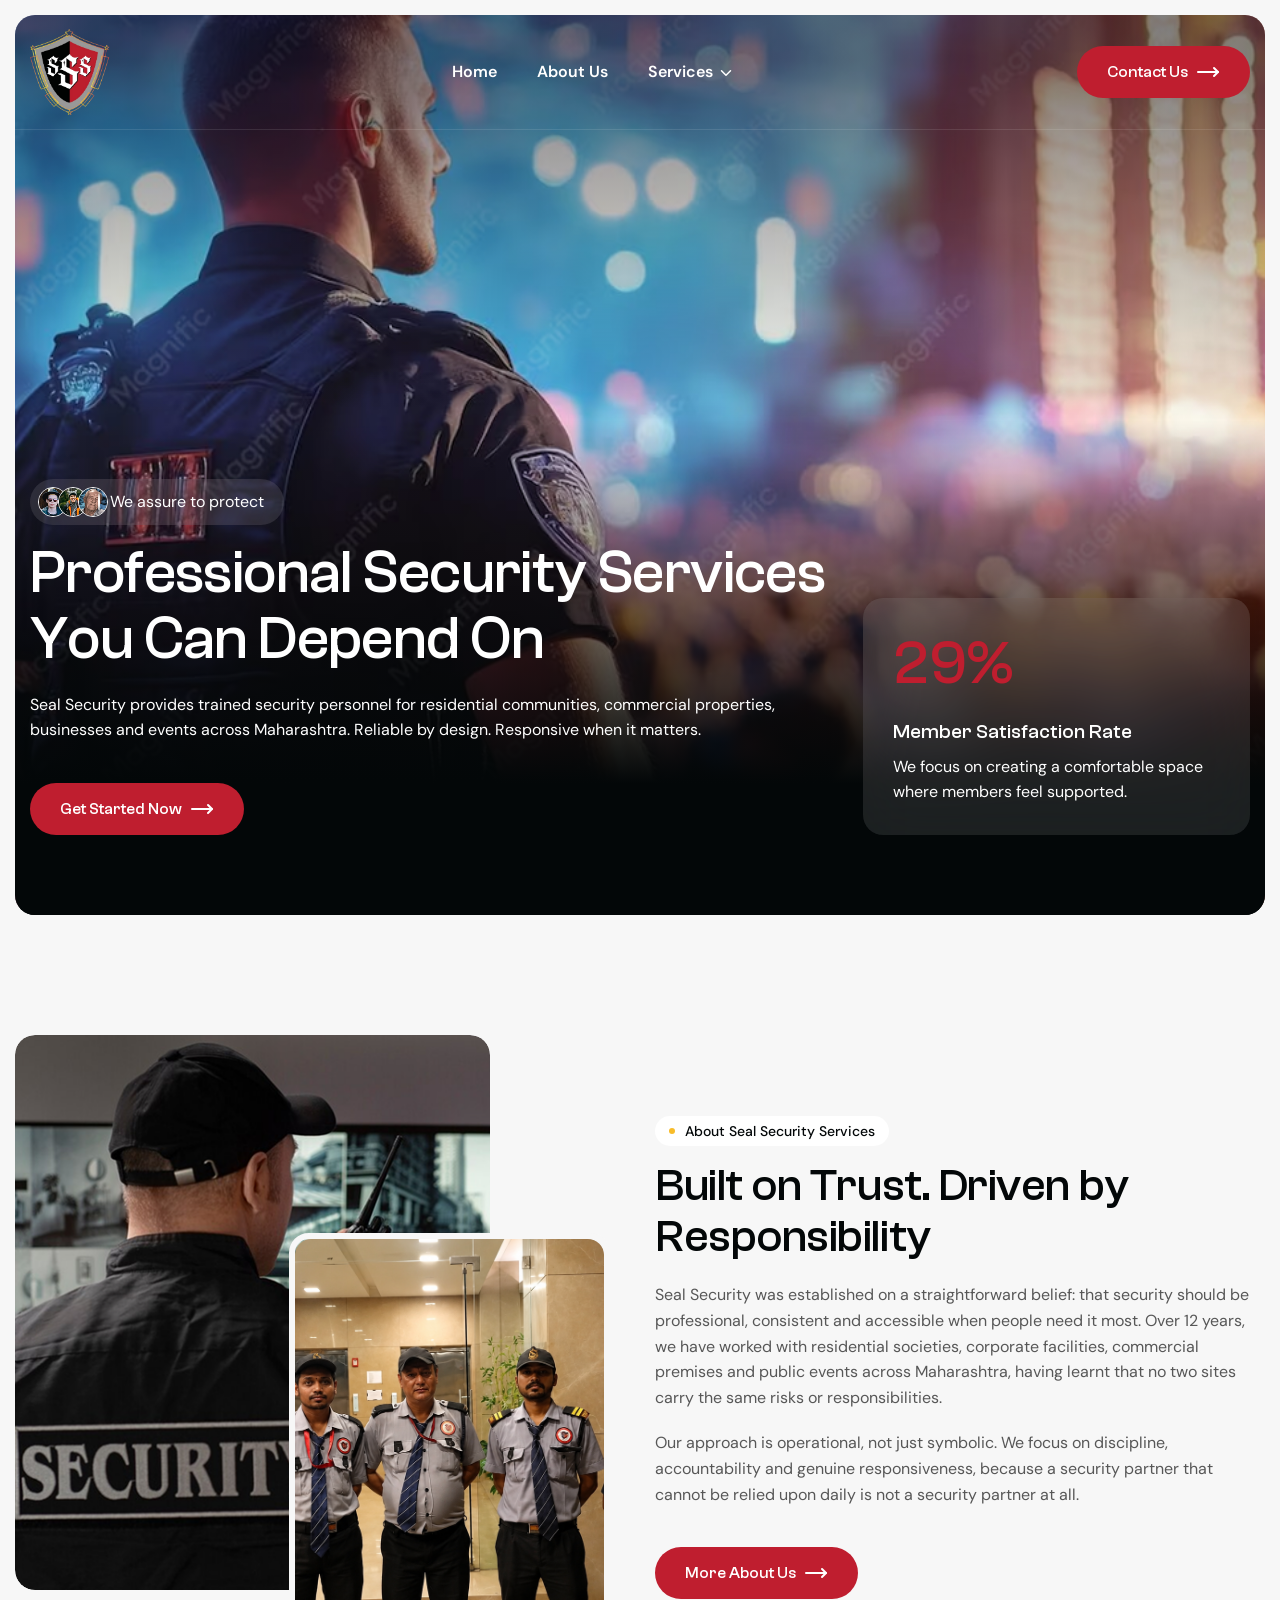
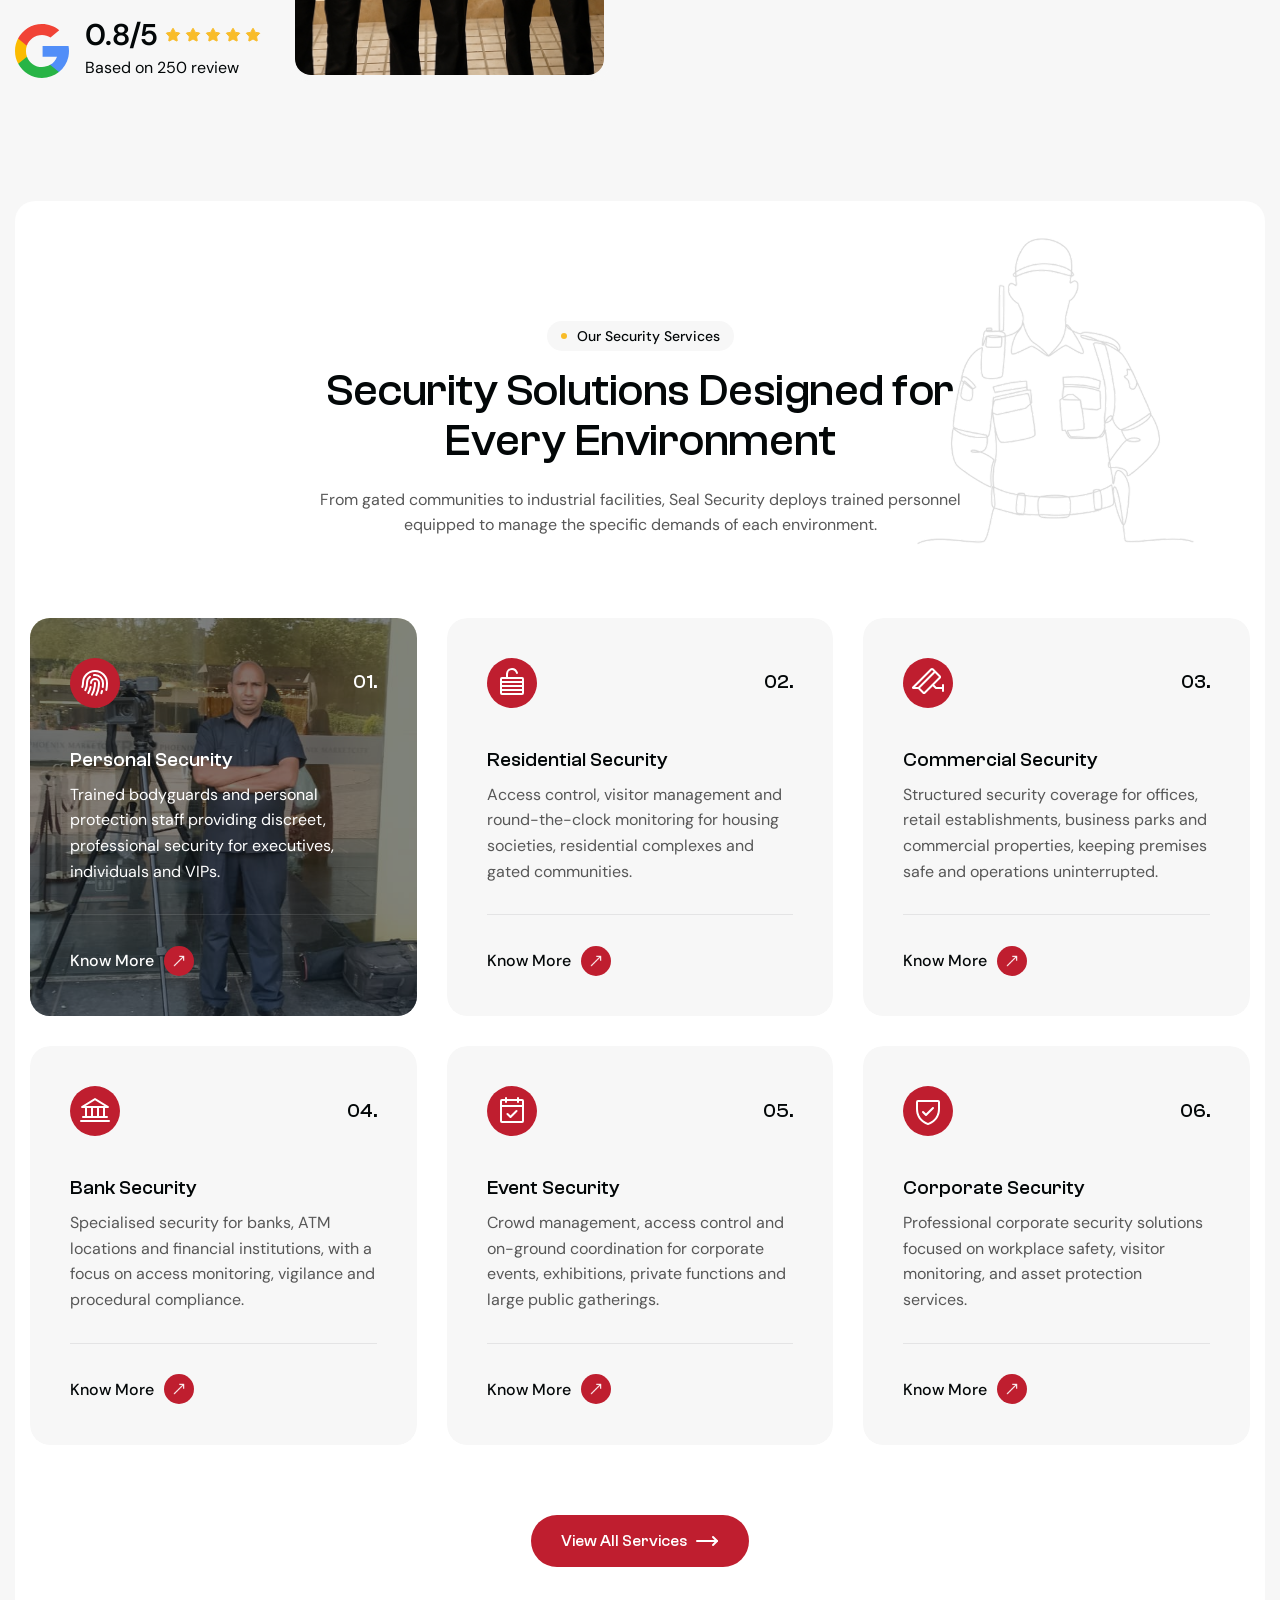
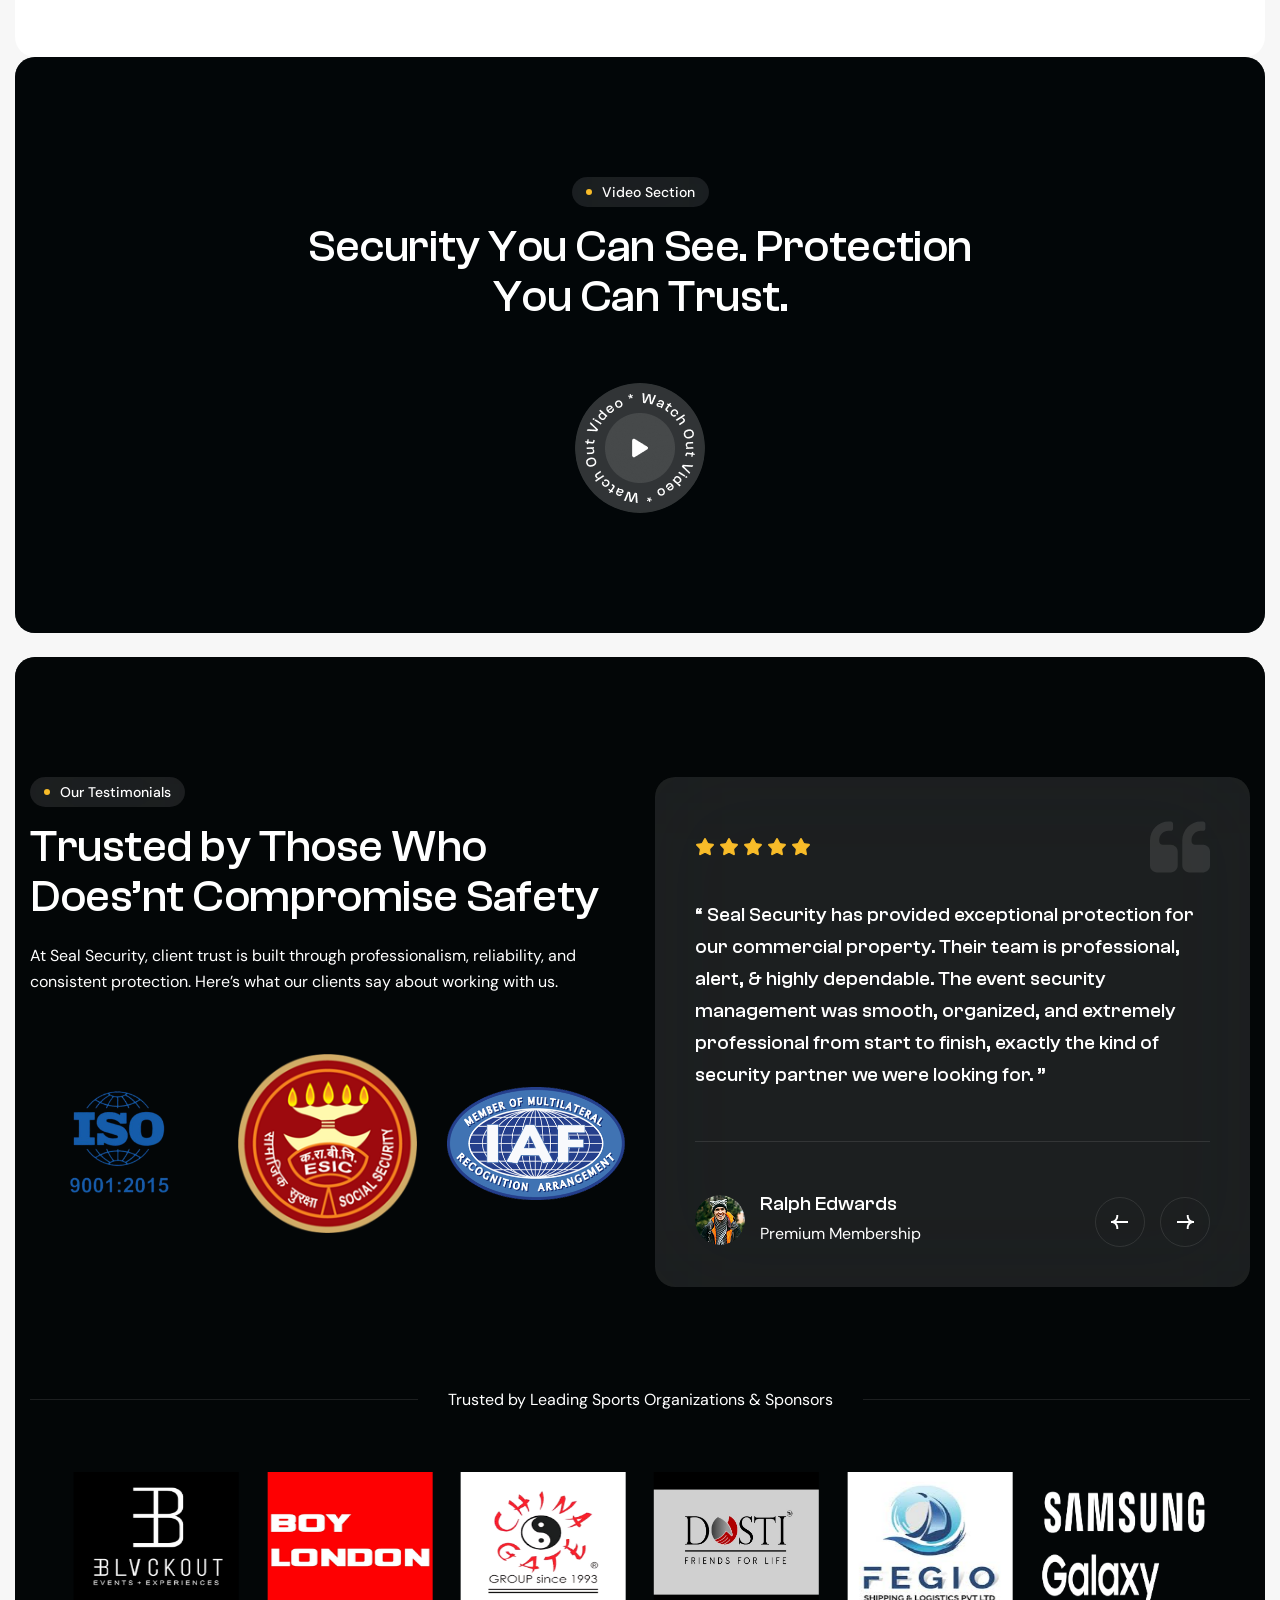
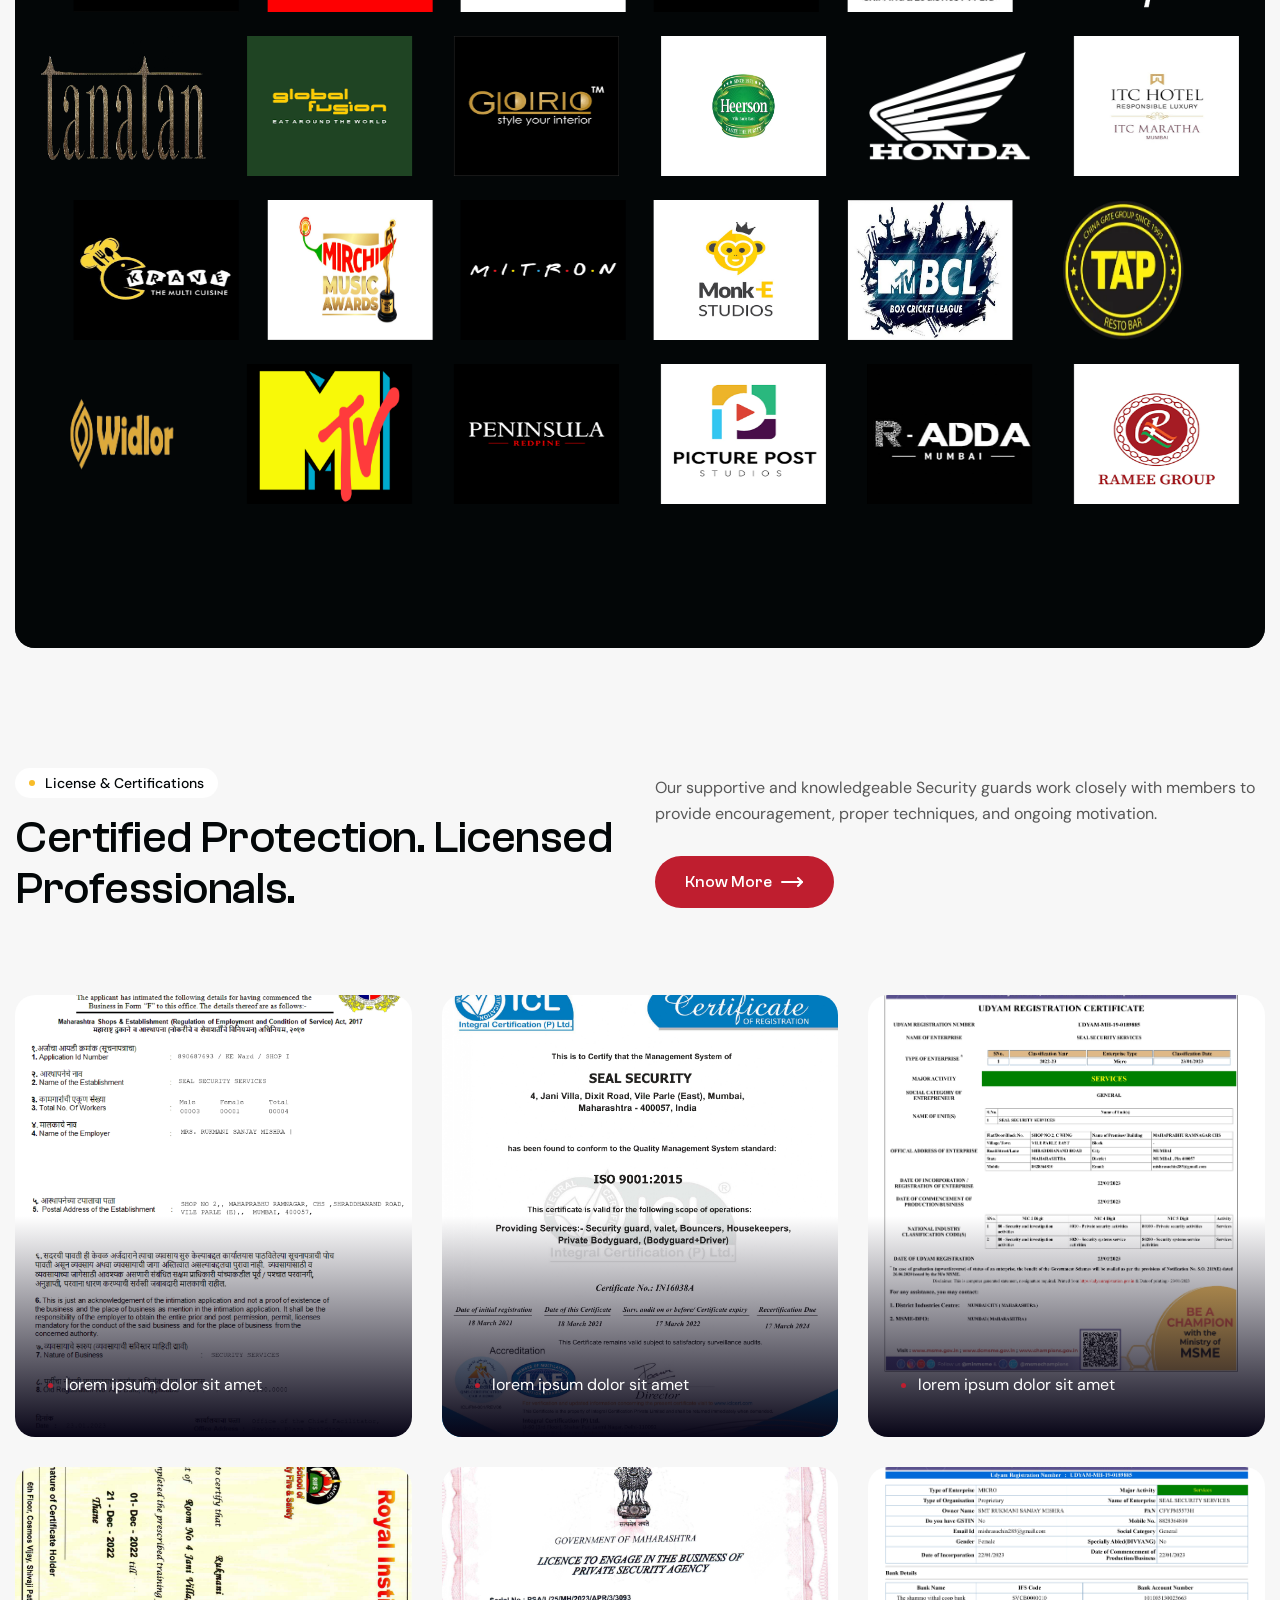
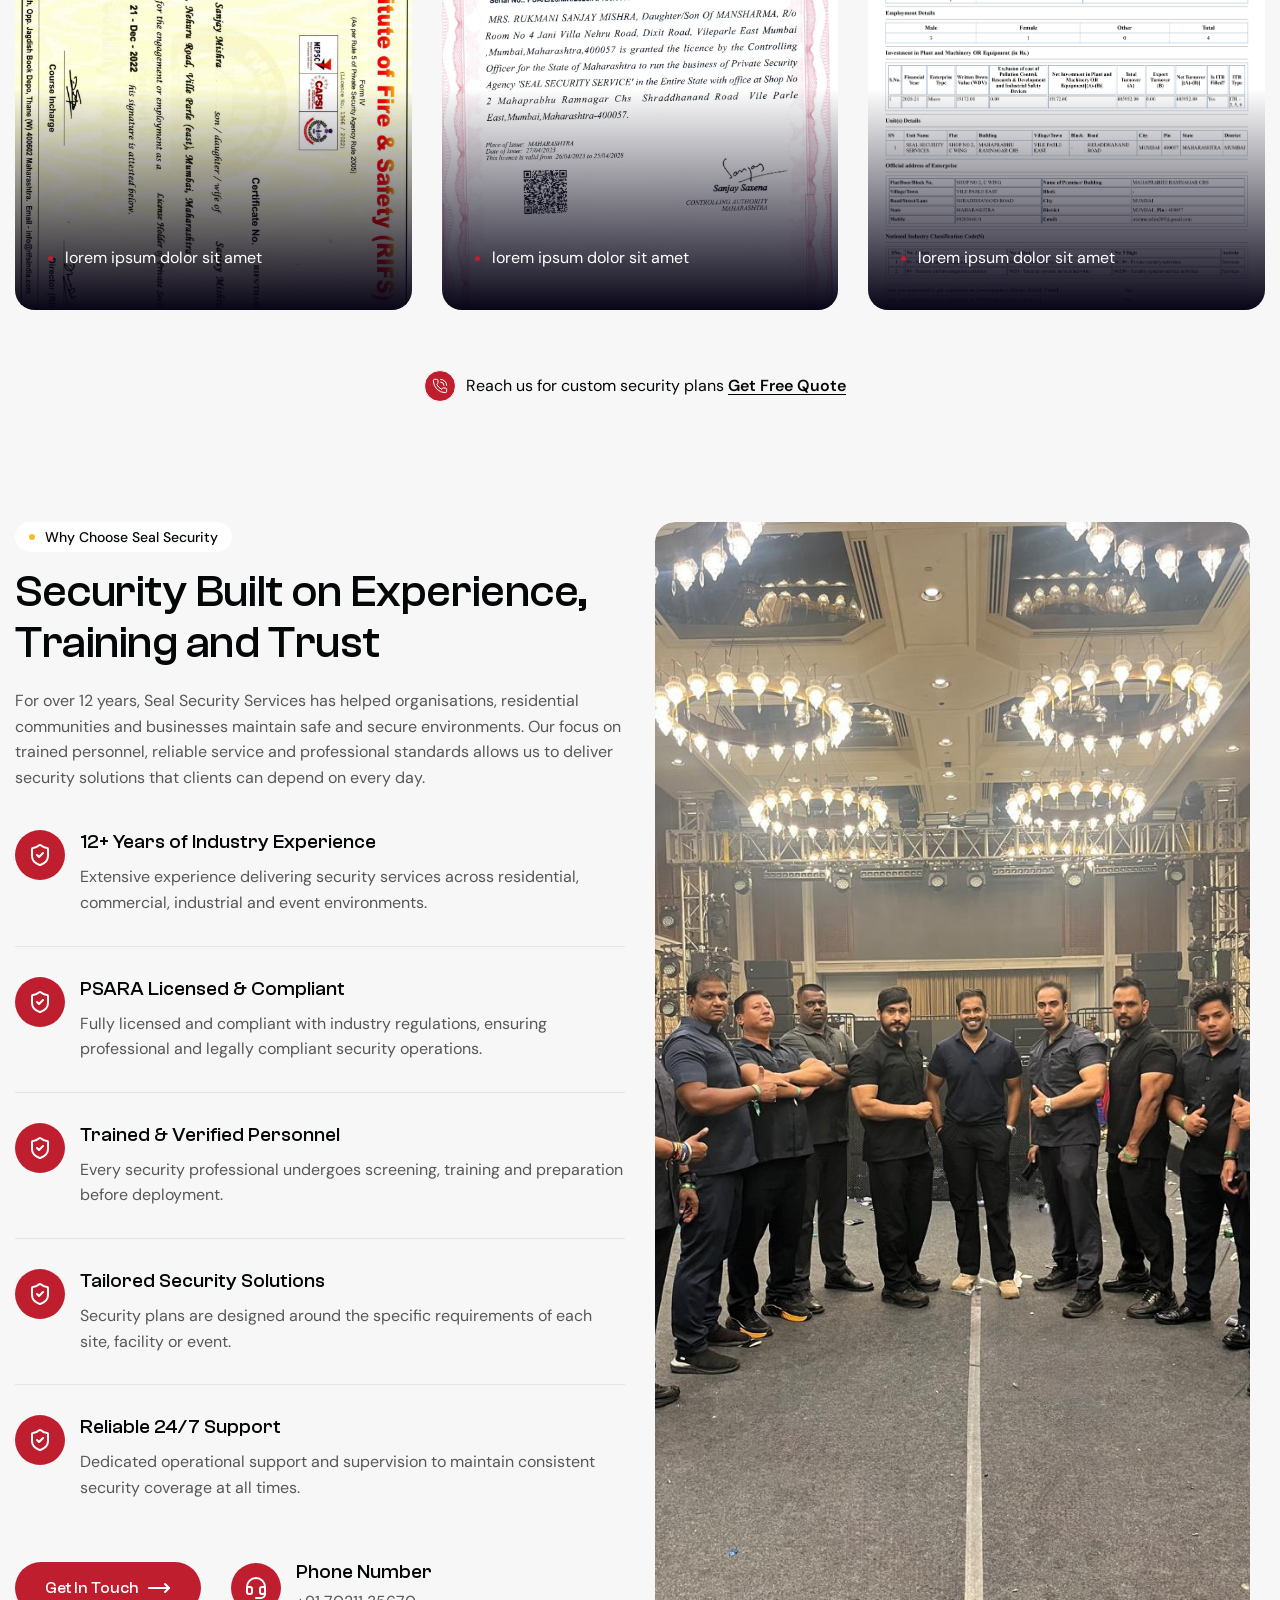
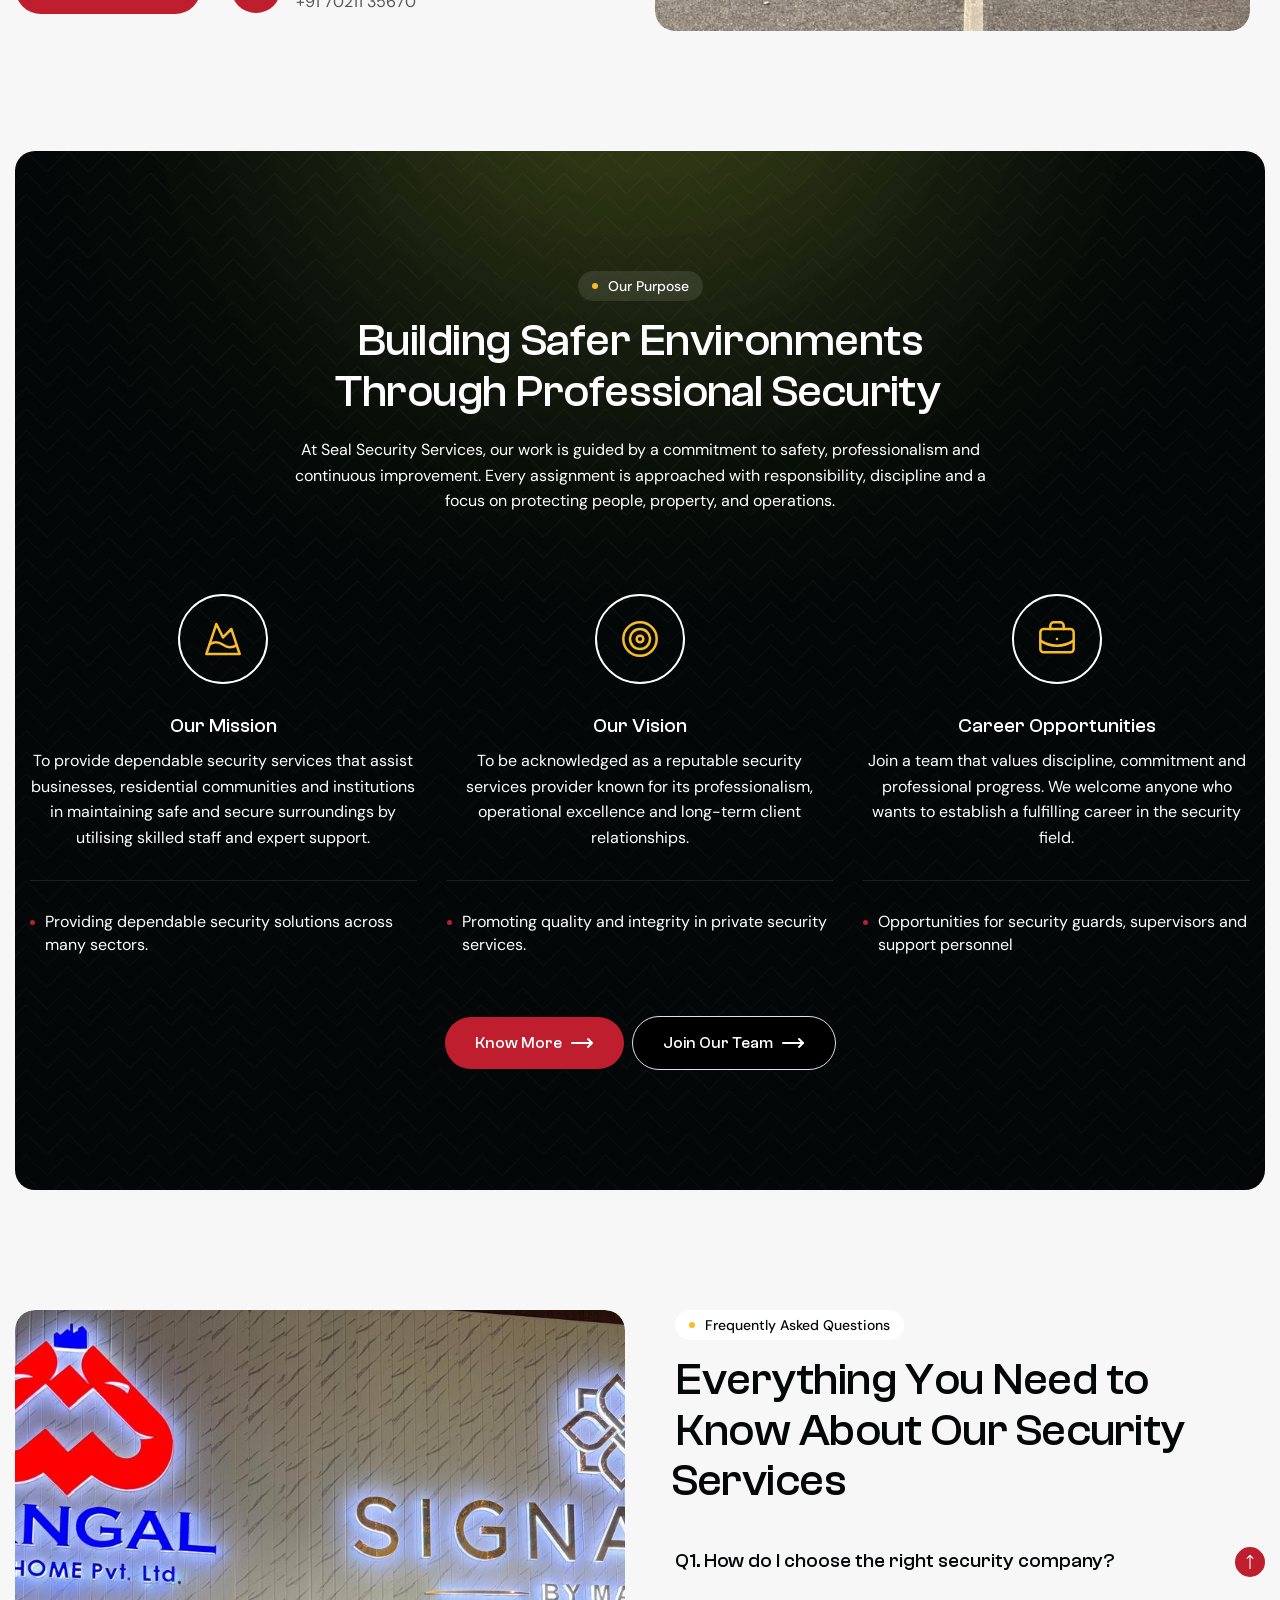
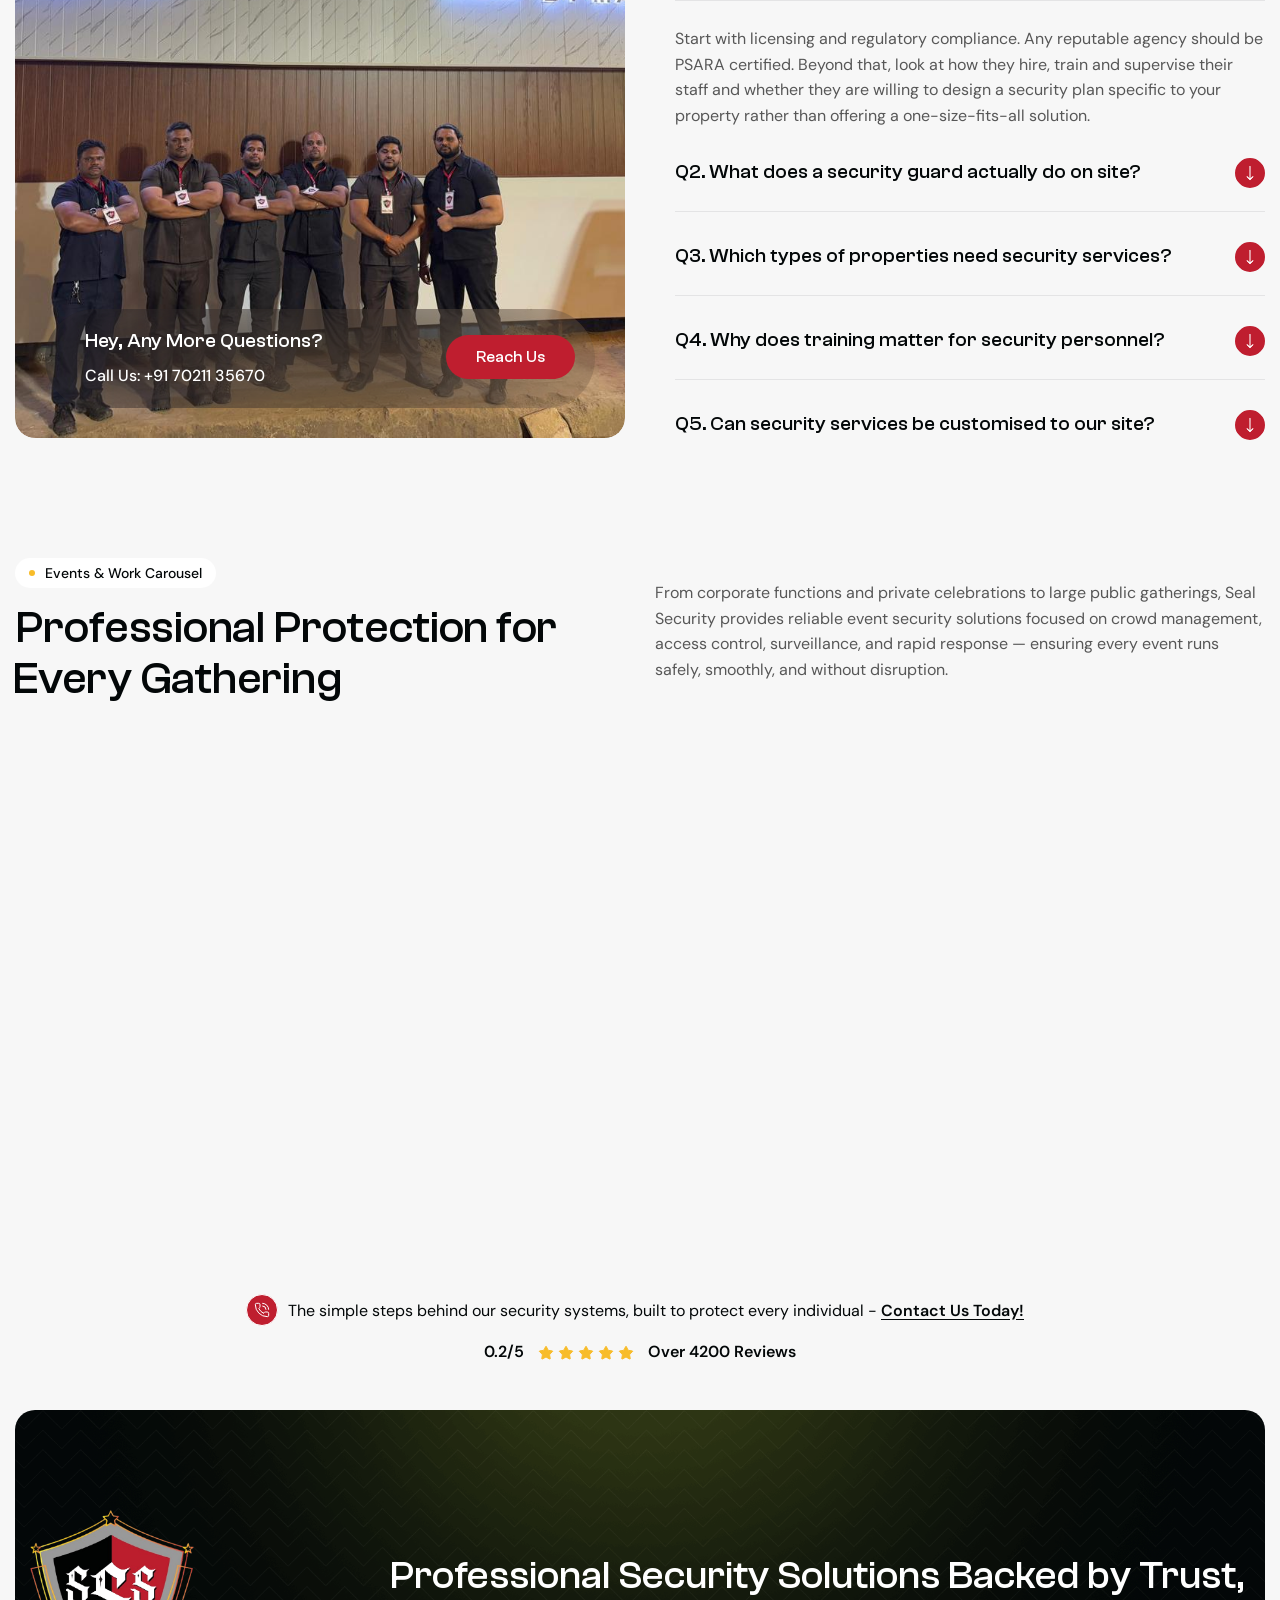
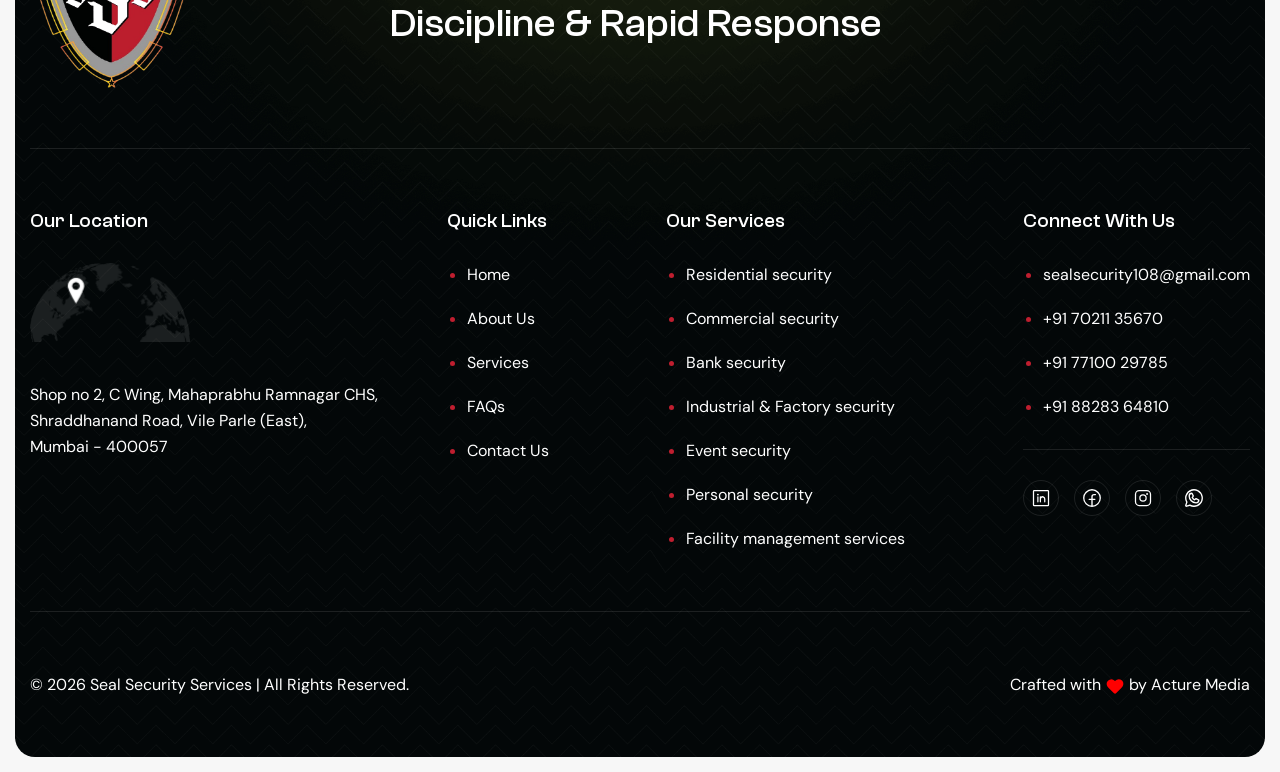
==== commit cbf2f085: "final commit" ====
--- a/index.html
+++ b/index.html
@@ -9,7 +9,8 @@
     <meta name="title" content="Security Agency & Security Services | Seal Security">
     <meta name="description"
         content="Seal Security is a PSARA licensed security agency offering trained security guards and tailored security solutions for diverse sectors">
-    <meta name="keywords" content="Seal Security, security agency, security services, security guards, PSARA licensed, personal security, residential security, commercial security, bank security, industrial security, event security, facility management services">
+    <meta name="keywords"
+        content="Seal Security, security agency, security services, security guards, PSARA licensed, personal security, residential security, commercial security, bank security, industrial security, event security, facility management services">
     <meta name="author" content="Acture media">
     <!-- Page Title -->
     <title>Security Agency & Security Services | Seal Security</title>
@@ -1690,7 +1691,8 @@
                                 </svg>
                             </a>
                             <a href="./contact.html"
-                                class="btn-default border bg-black btn-highlighted d-flex align-items-center gap-2">Join
+                                class="btn-default border bg-black btn-highlighted d-flex align-items-center gap-2"
+                                type="button" data-bs-toggle="modal" data-bs-target="#staticBackdrop">Join
                                 Our Team
                                 <svg xmlns="http://www.w3.org/2000/svg" width="24" height="24" viewBox="0 0 24 24"
                                     fill="none" stroke="currentColor" stroke-width="2" stroke-linecap="round"
@@ -1710,7 +1712,7 @@
 
 
     <!-- Our FAQs Section Start -->
-    <div class="our-faqs">
+    <div class="our-faqs" id="faqs">
         <div class="container">
             <div class="row">
                 <div class="col-xl-6">
@@ -1862,6 +1864,218 @@
     </div>
     <!-- Our FAQs Section End -->
 
+    <div class="what-we-do pt-0 pb-5">
+        <div class="container">
+            <div class="row section-row align-items-center">
+                <div class="col-xl-6">
+                    <!-- Section Title Start -->
+                    <div class="section-title">
+                        <span class="section-sub-title">Events & Work Carousel</span>
+                        <h2 class="text-anime-style-3" data-cursor="-opaque">Professional Protection for Every Gathering
+                        </h2>
+                    </div>
+                    <!-- Section Title End -->
+                </div>
+
+                <div class="col-xl-6">
+                    <!-- Section Content Button Start -->
+                    <div class="section-content-btn">
+                        <!-- Section Title Content Start -->
+                        <div class="section-title-content wow fadeInUp" data-wow-delay="0.2s">
+                            <p>From corporate functions and private celebrations to large public gatherings, Seal
+                                Security provides reliable event security solutions focused on crowd management, access
+                                control, surveillance, and rapid response — ensuring every event runs safely, smoothly,
+                                and without disruption.</p>
+                        </div>
+                        <!-- Section Title Content End -->
+                    </div>
+                    <!-- Section Content Button End -->
+                </div>
+            </div>
+
+            <div id="work-carousel" class="certificate-slider swiper">
+                <div class="swiper-wrapper">
+
+                    <div class="swiper-slide">
+                        <video autoplay muted loop playsinline>
+                            <source src="images/custom/org/IMG_0856.MP4" type="video/mp4">
+                        </video>
+                    </div>
+
+                    <div class="swiper-slide">
+                        <video autoplay muted loop playsinline>
+                            <source src="images/custom/org/IMG_0842.MP4" type="video/mp4">
+                        </video>
+                    </div>
+
+                    <div class="swiper-slide">
+                        <video autoplay muted loop playsinline>
+                            <source src="images/custom/org/IMG_0845.MP4" type="video/mp4">
+                        </video>
+                    </div>
+
+                    <div class="swiper-slide">
+                        <video autoplay muted loop playsinline>
+                            <source src="images/custom/org/IMG_0849.MP4" type="video/mp4">
+                        </video>
+                    </div>
+
+                    <div class="swiper-slide">
+                        <video autoplay muted loop playsinline>
+                            <source src="images/custom/org/IMG_0850.MP4" type="video/mp4">
+                        </video>
+                    </div>
+
+                    <div class="swiper-slide">
+                        <video autoplay muted loop playsinline>
+                            <source src="images/custom/org/IMG_0851.MP4" type="video/mp4">
+                        </video>
+                    </div>
+
+                </div>
+            </div>
+
+            <div class="col-lg-12">
+                <!-- Section Footer Text Start -->
+                <div class="section-footer-text section-satisfy-img wow fadeInUp" data-wow-delay="0.6s"
+                    style="visibility: visible; animation-delay: 0.6s; animation-name: fadeInUp;">
+                    <!-- Satisfy Client Images Start -->
+                    <div class="satisfy-client-images">
+
+                        <div class="satisfy-client-image add-more">
+                            <svg xmlns="http://www.w3.org/2000/svg" width="16" height="16" viewBox="0 0 24 24"
+                                fill="none" stroke="#fff" stroke-width="1.5" stroke-linecap="round"
+                                stroke-linejoin="round" class="lucide lucide-phone-call-icon lucide-phone-call">
+                                <path d="M13 2a9 9 0 0 1 9 9" />
+                                <path d="M13 6a5 5 0 0 1 5 5" />
+                                <path
+                                    d="M13.832 16.568a1 1 0 0 0 1.213-.303l.355-.465A2 2 0 0 1 17 15h3a2 2 0 0 1 2 2v3a2 2 0 0 1-2 2A18 18 0 0 1 2 4a2 2 0 0 1 2-2h3a2 2 0 0 1 2 2v3a2 2 0 0 1-.8 1.6l-.468.351a1 1 0 0 0-.292 1.233 14 14 0 0 0 6.392 6.384" />
+                            </svg>
+                        </div>
+                    </div>
+                    <!-- Satisfy Client Images End -->
+                    <p>The simple steps behind our security systems, built to protect every individual - <a
+                            href="contact.html">Contact Us Today!</a></p>
+                    <ul>
+                        <li><span class="counter">4.9</span>/5</li>
+                        <li>
+                            <span class="google-rating-star">
+                                <svg xmlns="http://www.w3.org/2000/svg" width="16" height="16" viewBox="0 0 24 24"
+                                    fill="#F8BC29" stroke="#F8BC29" stroke-width="1.5" stroke-linecap="round"
+                                    stroke-linejoin="round" class="lucide lucide-star-icon lucide-star">
+                                    <path
+                                        d="M11.525 2.295a.53.53 0 0 1 .95 0l2.31 4.679a2.123 2.123 0 0 0 1.595 1.16l5.166.756a.53.53 0 0 1 .294.904l-3.736 3.638a2.123 2.123 0 0 0-.611 1.878l.882 5.14a.53.53 0 0 1-.771.56l-4.618-2.428a2.122 2.122 0 0 0-1.973 0L6.396 21.01a.53.53 0 0 1-.77-.56l.881-5.139a2.122 2.122 0 0 0-.611-1.879L2.16 9.795a.53.53 0 0 1 .294-.906l5.165-.755a2.122 2.122 0 0 0 1.597-1.16z">
+                                    </path>
+                                </svg>
+                                <svg xmlns="http://www.w3.org/2000/svg" width="16" height="16" viewBox="0 0 24 24"
+                                    fill="#F8BC29" stroke="#F8BC29" stroke-width="1.5" stroke-linecap="round"
+                                    stroke-linejoin="round" class="lucide lucide-star-icon lucide-star">
+                                    <path
+                                        d="M11.525 2.295a.53.53 0 0 1 .95 0l2.31 4.679a2.123 2.123 0 0 0 1.595 1.16l5.166.756a.53.53 0 0 1 .294.904l-3.736 3.638a2.123 2.123 0 0 0-.611 1.878l.882 5.14a.53.53 0 0 1-.771.56l-4.618-2.428a2.122 2.122 0 0 0-1.973 0L6.396 21.01a.53.53 0 0 1-.77-.56l.881-5.139a2.122 2.122 0 0 0-.611-1.879L2.16 9.795a.53.53 0 0 1 .294-.906l5.165-.755a2.122 2.122 0 0 0 1.597-1.16z">
+                                    </path>
+                                </svg>
+                                <svg xmlns="http://www.w3.org/2000/svg" width="16" height="16" viewBox="0 0 24 24"
+                                    fill="#F8BC29" stroke="#F8BC29" stroke-width="1.5" stroke-linecap="round"
+                                    stroke-linejoin="round" class="lucide lucide-star-icon lucide-star">
+                                    <path
+                                        d="M11.525 2.295a.53.53 0 0 1 .95 0l2.31 4.679a2.123 2.123 0 0 0 1.595 1.16l5.166.756a.53.53 0 0 1 .294.904l-3.736 3.638a2.123 2.123 0 0 0-.611 1.878l.882 5.14a.53.53 0 0 1-.771.56l-4.618-2.428a2.122 2.122 0 0 0-1.973 0L6.396 21.01a.53.53 0 0 1-.77-.56l.881-5.139a2.122 2.122 0 0 0-.611-1.879L2.16 9.795a.53.53 0 0 1 .294-.906l5.165-.755a2.122 2.122 0 0 0 1.597-1.16z">
+                                    </path>
+                                </svg>
+                                <svg xmlns="http://www.w3.org/2000/svg" width="16" height="16" viewBox="0 0 24 24"
+                                    fill="#F8BC29" stroke="#F8BC29" stroke-width="1.5" stroke-linecap="round"
+                                    stroke-linejoin="round" class="lucide lucide-star-icon lucide-star">
+                                    <path
+                                        d="M11.525 2.295a.53.53 0 0 1 .95 0l2.31 4.679a2.123 2.123 0 0 0 1.595 1.16l5.166.756a.53.53 0 0 1 .294.904l-3.736 3.638a2.123 2.123 0 0 0-.611 1.878l.882 5.14a.53.53 0 0 1-.771.56l-4.618-2.428a2.122 2.122 0 0 0-1.973 0L6.396 21.01a.53.53 0 0 1-.77-.56l.881-5.139a2.122 2.122 0 0 0-.611-1.879L2.16 9.795a.53.53 0 0 1 .294-.906l5.165-.755a2.122 2.122 0 0 0 1.597-1.16z">
+                                    </path>
+                                </svg>
+                                <svg xmlns="http://www.w3.org/2000/svg" width="16" height="16" viewBox="0 0 24 24"
+                                    fill="#F8BC29" stroke="#F8BC29" stroke-width="1.5" stroke-linecap="round"
+                                    stroke-linejoin="round" class="lucide lucide-star-icon lucide-star">
+                                    <path
+                                        d="M11.525 2.295a.53.53 0 0 1 .95 0l2.31 4.679a2.123 2.123 0 0 0 1.595 1.16l5.166.756a.53.53 0 0 1 .294.904l-3.736 3.638a2.123 2.123 0 0 0-.611 1.878l.882 5.14a.53.53 0 0 1-.771.56l-4.618-2.428a2.122 2.122 0 0 0-1.973 0L6.396 21.01a.53.53 0 0 1-.77-.56l.881-5.139a2.122 2.122 0 0 0-.611-1.879L2.16 9.795a.53.53 0 0 1 .294-.906l5.165-.755a2.122 2.122 0 0 0 1.597-1.16z">
+                                    </path>
+                                </svg>
+                            </span>
+                        </li>
+                        <li>Over 4200 Reviews</li>
+                    </ul>
+                </div>
+                <!-- Section Footer Text End -->
+            </div>
+        </div>
+    </div>
+
+    <!-- Modal -->
+    <div class="modal fade" id="staticBackdrop" data-bs-backdrop="static" data-bs-keyboard="false" tabindex="-1"
+        aria-labelledby="staticBackdropLabel" aria-hidden="true">
+        <div class="modal-dialog modal-lg modal-dialog-centered">
+            <div class="modal-content">
+                <div class="modal-header px-4">
+                    <h1 class="modal-title fs-5" id="staticBackdropLabel">Join Our Team</h1>
+                    <button type="button" class="btn-close" data-bs-dismiss="modal" aria-label="Close"></button>
+                </div>
+                <div class="modal-body px-4">
+                    <form id="joinTeam" method="post">
+                        <div class="row">
+                            <div class="col-md-6">
+                                <div class="mb-3">
+                                    <label for="firstName" class="form-label">First Name</label>
+                                    <input type="text" class="form-control" id="firstName"
+                                        placeholder="Enter your first name">
+                                </div>
+                            </div>
+                            <div class="col-md-6">
+                                <div class="mb-3">
+                                    <label for="lastName" class="form-label">Last Name</label>
+                                    <input type="text" class="form-control" id="lastName"
+                                        placeholder="Enter your last name">
+                                </div>
+                            </div>
+                            <div class="col-md-6">
+                                <div class="mb-3">
+                                    <label for="email" class="form-label">Email address</label>
+                                    <input type="email" class="form-control" id="email" placeholder="Enter your email">
+                                </div>
+                            </div>
+                            <div class="col-lg-6">
+                                <div class="mb-3">
+                                    <label for="contact" class="form-label">Contact</label>
+                                    <input type="text" class="form-control" id="contact"
+                                        placeholder="Enter your contact number">
+                                </div>
+                            </div>
+                            <div class="mb-3">
+                                <label for="message" class="form-label">Message</label>
+                                <textarea class="form-control" id="message" rows="4"
+                                    placeholder="Enter your message"></textarea>
+                            </div>
+                        </div>
+                        <div class="d-flex align-items-center justify-content-end gap-2">
+                            <button type="button" data-bs-dismiss="modal"
+                                class="btn-default border bg-white text-black btn-highlighted d-flex align-items-center gap-2"
+                                type="button" data-bs-toggle="modal" data-bs-target="#staticBackdrop">Close
+                                <svg xmlns="http://www.w3.org/2000/svg" width="24" height="24" viewBox="0 0 24 24"
+                                    fill="none" stroke="currentColor" stroke-width="2" stroke-linecap="round"
+                                    stroke-linejoin="round" class="lucide lucide-move-right-icon lucide-move-right">
+                                    <path d="M18 8L22 12L18 16"></path>
+                                    <path d="M2 12H22"></path>
+                                </svg>
+                            </button>
+                            <button type="submit" class="btn-default d-flex align-items-center gap-2">Submit
+                                <svg xmlns="http://www.w3.org/2000/svg" width="24" height="24" viewBox="0 0 24 24"
+                                    fill="none" stroke="currentColor" stroke-width="2" stroke-linecap="round"
+                                    stroke-linejoin="round" class="lucide lucide-move-right-icon lucide-move-right">
+                                    <path d="M18 8L22 12L18 16"></path>
+                                    <path d="M2 12H22"></path>
+                                </svg>
+                                </butt>
+                        </div>
+
+                    </form>
+                </div>
+            </div>
+        </div>
+    </div>
 
     <!-- Main Footer Start -->
     <footer class="main-footer bg-section dark-section">
@@ -1918,7 +2132,7 @@
                                 <li><a href="./index.html">Home</a></li>
                                 <li><a href="./about.html">About Us</a></li>
                                 <li><a href="./services.html">Services</a></li>
-                                <li><a href="#">FAQs</a></li>
+                                <li><a href="#faqs">FAQs</a></li>
                                 <li><a href="./contact.html">Contact Us</a></li>
                             </ul>
                         </div>
@@ -1928,13 +2142,13 @@
                         <div class="footer-links">
                             <h2>Our Services</h2>
                             <ul>
-                                <li><a href="#">Residential security</a></li>
-                                <li><a href="#">Commercial security</a></li>
-                                <li><a href="#">Bank security</a></li>
-                                <li><a href="#">Industrial & Factory security</a></li>
-                                <li><a href="#">Event security</a></li>
-                                <li><a href="#">Personal security</a></li>
-                                <li><a href="#">Facility management services</a></li>
+                                <li><a href="./services.html#residentialSecurity">Residential security</a></li>
+                                <li><a href="./services.html#commercialSecurity">Commercial security</a></li>
+                                <li><a href="./services.html#bankSecurity">Bank security</a></li>
+                                <li><a href="./services.html#industrialSecurity">Industrial & Factory security</a></li>
+                                <li><a href="./services.html#eventSecurity">Event security</a></li>
+                                <li><a href="./services.html#personalSecurity">Personal security</a></li>
+                                <li><a href="./services.html#managementServices">Facility management services</a></li>
                             </ul>
                         </div>
                         <!-- Footer Links End -->
@@ -2048,6 +2262,42 @@
     <script src="js/wow.min.js"></script>
     <!-- Main Custom js file -->
     <script src="js/function.js"></script>
+
+    <script>
+        new Swiper(".certificate-slider", {
+            slidesPerView: 4,
+            spaceBetween: 30,
+            loop: true,
+            speed: 5000,
+
+            allowTouchMove: false,
+
+            autoplay: {
+                delay: 0,
+                disableOnInteraction: false,
+                pauseOnMouseEnter: false,
+            },
+
+            breakpoints: {
+                0: {
+                    slidesPerView: 1.2,
+                    spaceBetween: 15,
+                },
+                768: {
+                    slidesPerView: 2,
+                    spaceBetween: 20,
+                },
+                992: {
+                    slidesPerView: 3,
+                    spaceBetween: 25,
+                },
+                1200: {
+                    slidesPerView: 4,
+                    spaceBetween: 30,
+                }
+            }
+        });
+    </script>
 </body>
 
 </html>
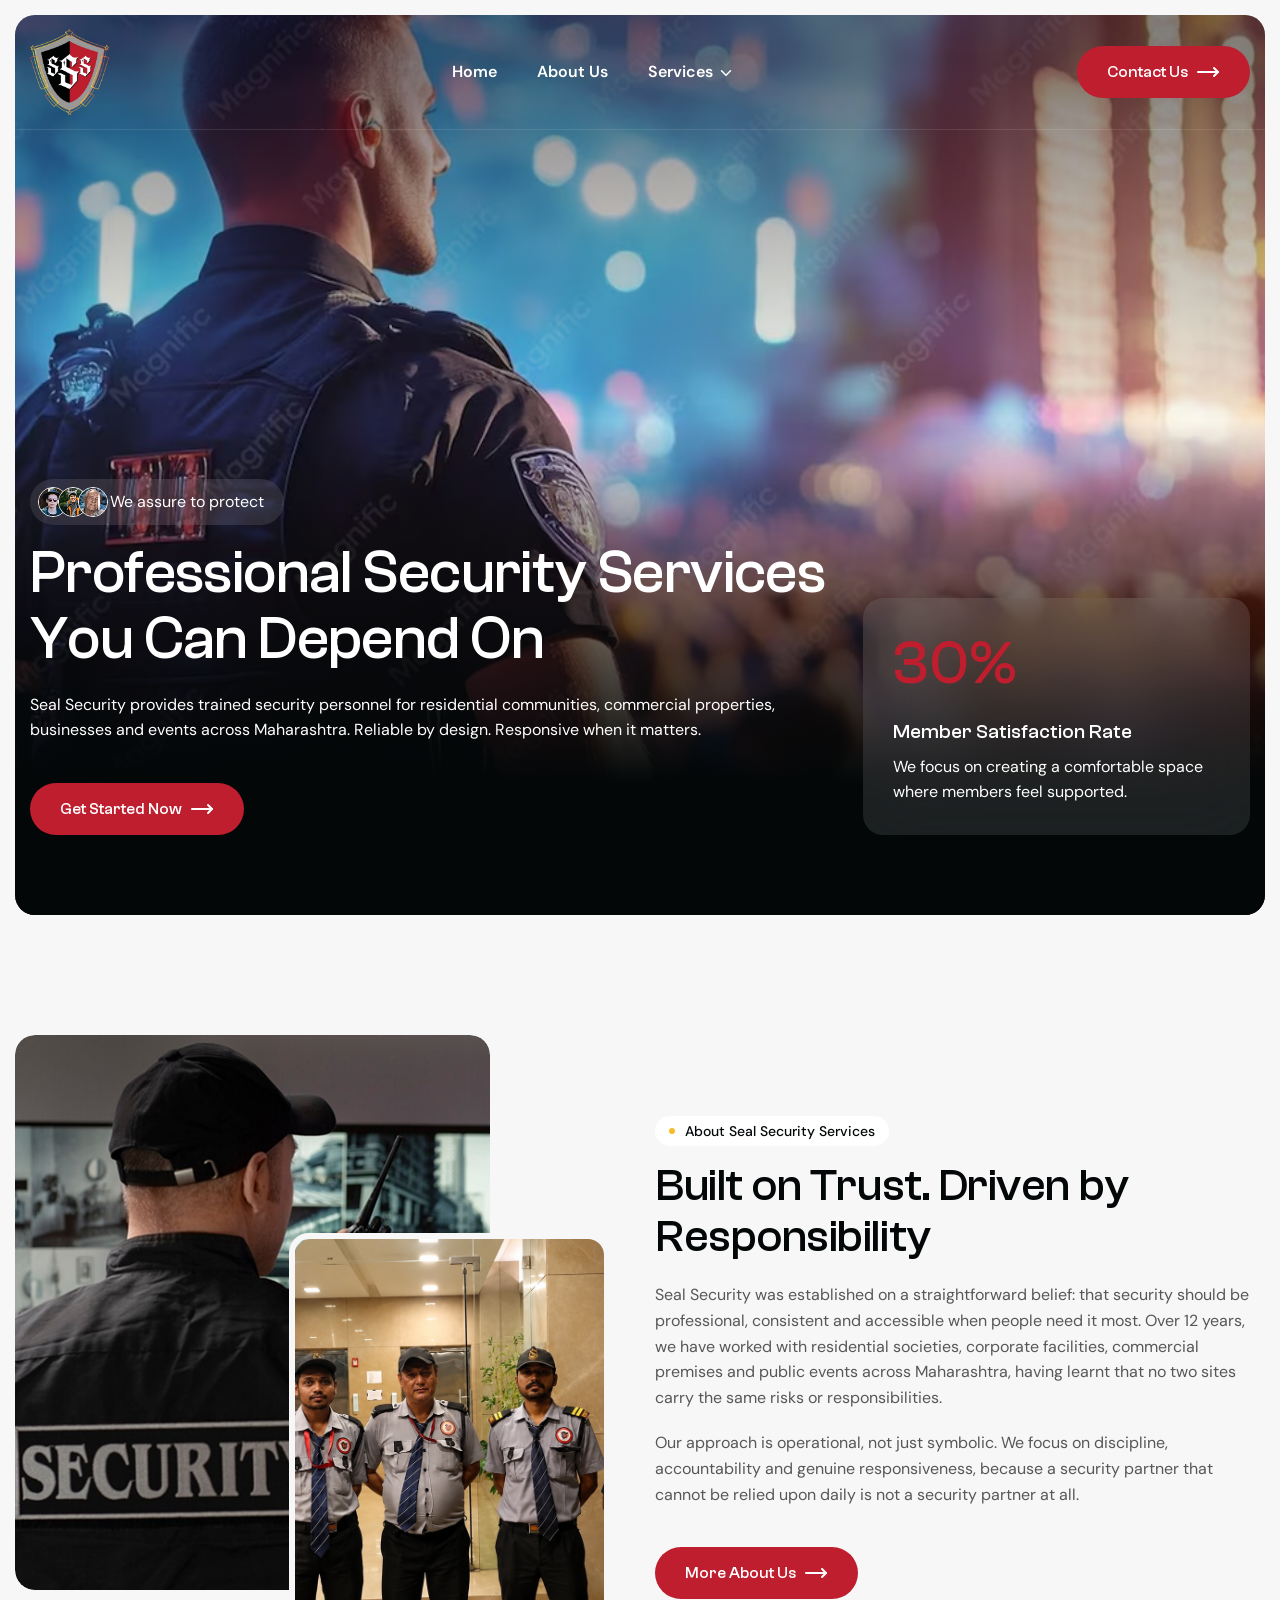
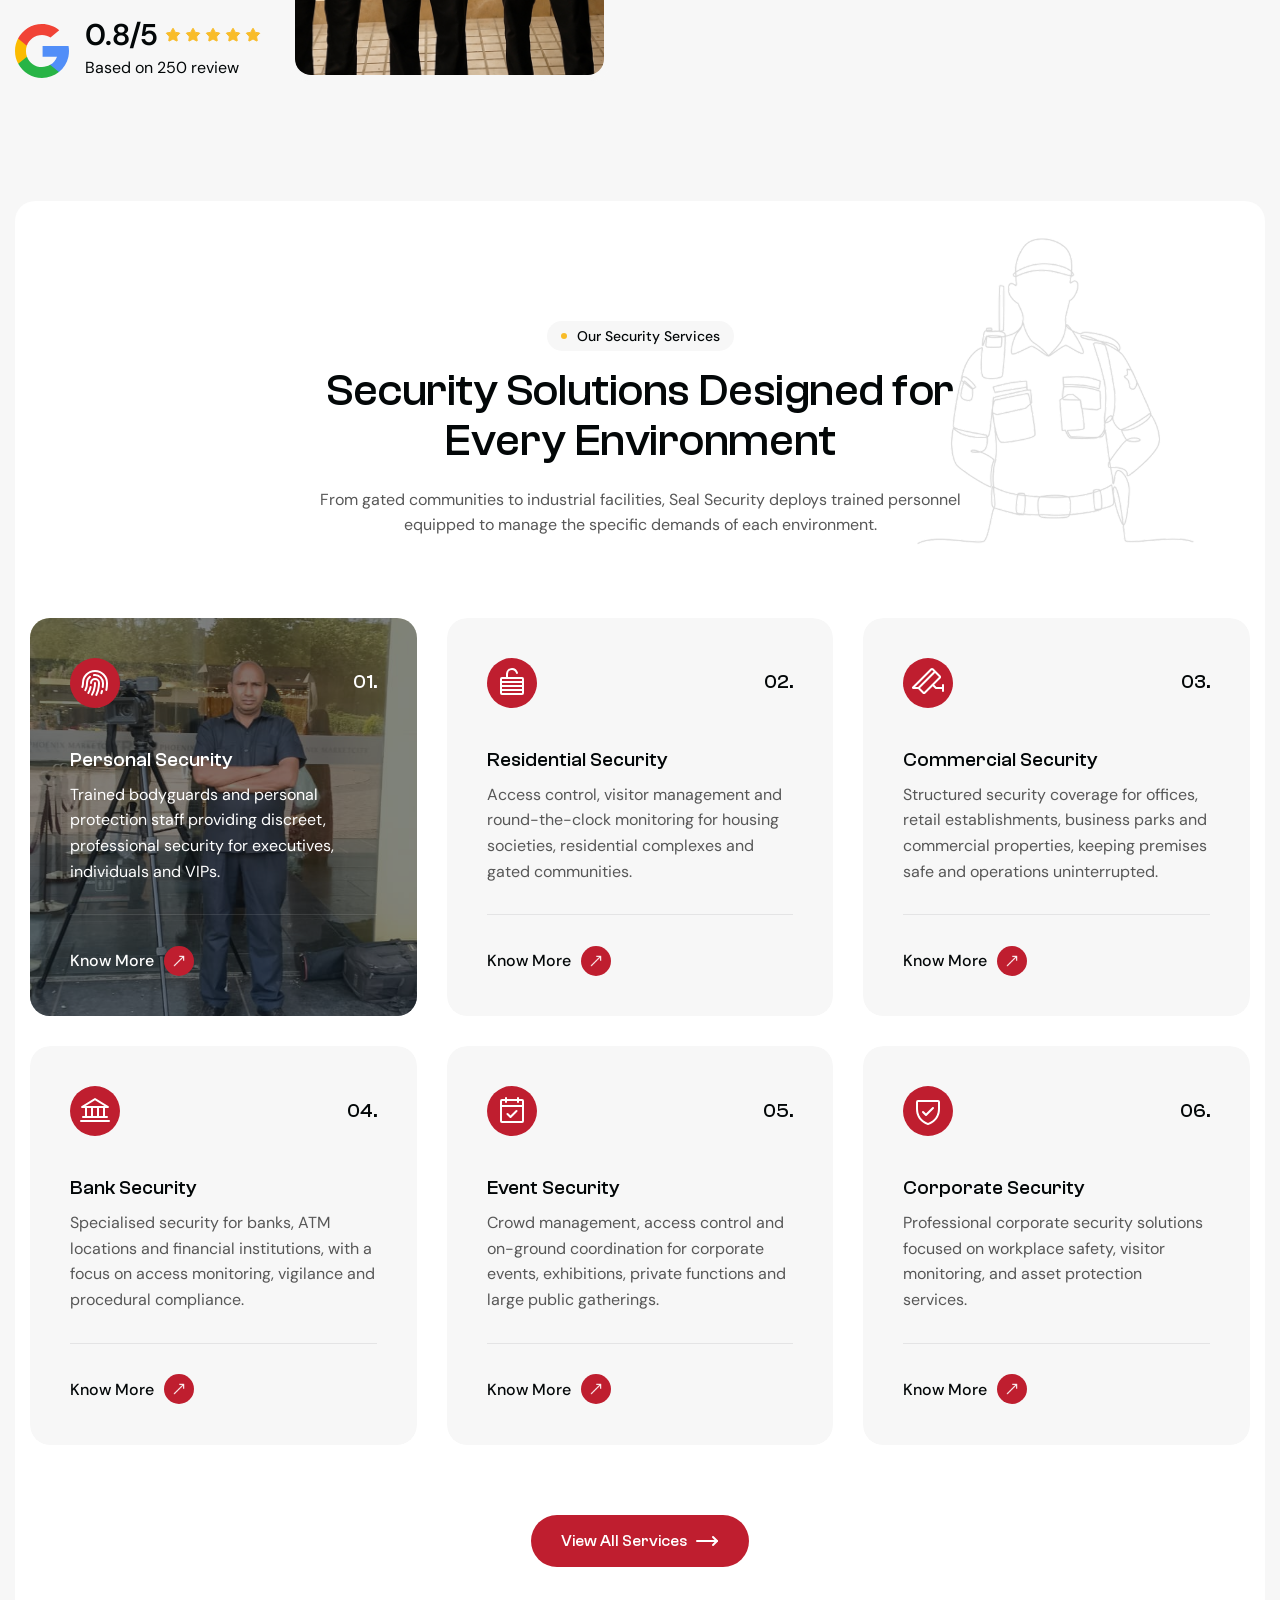
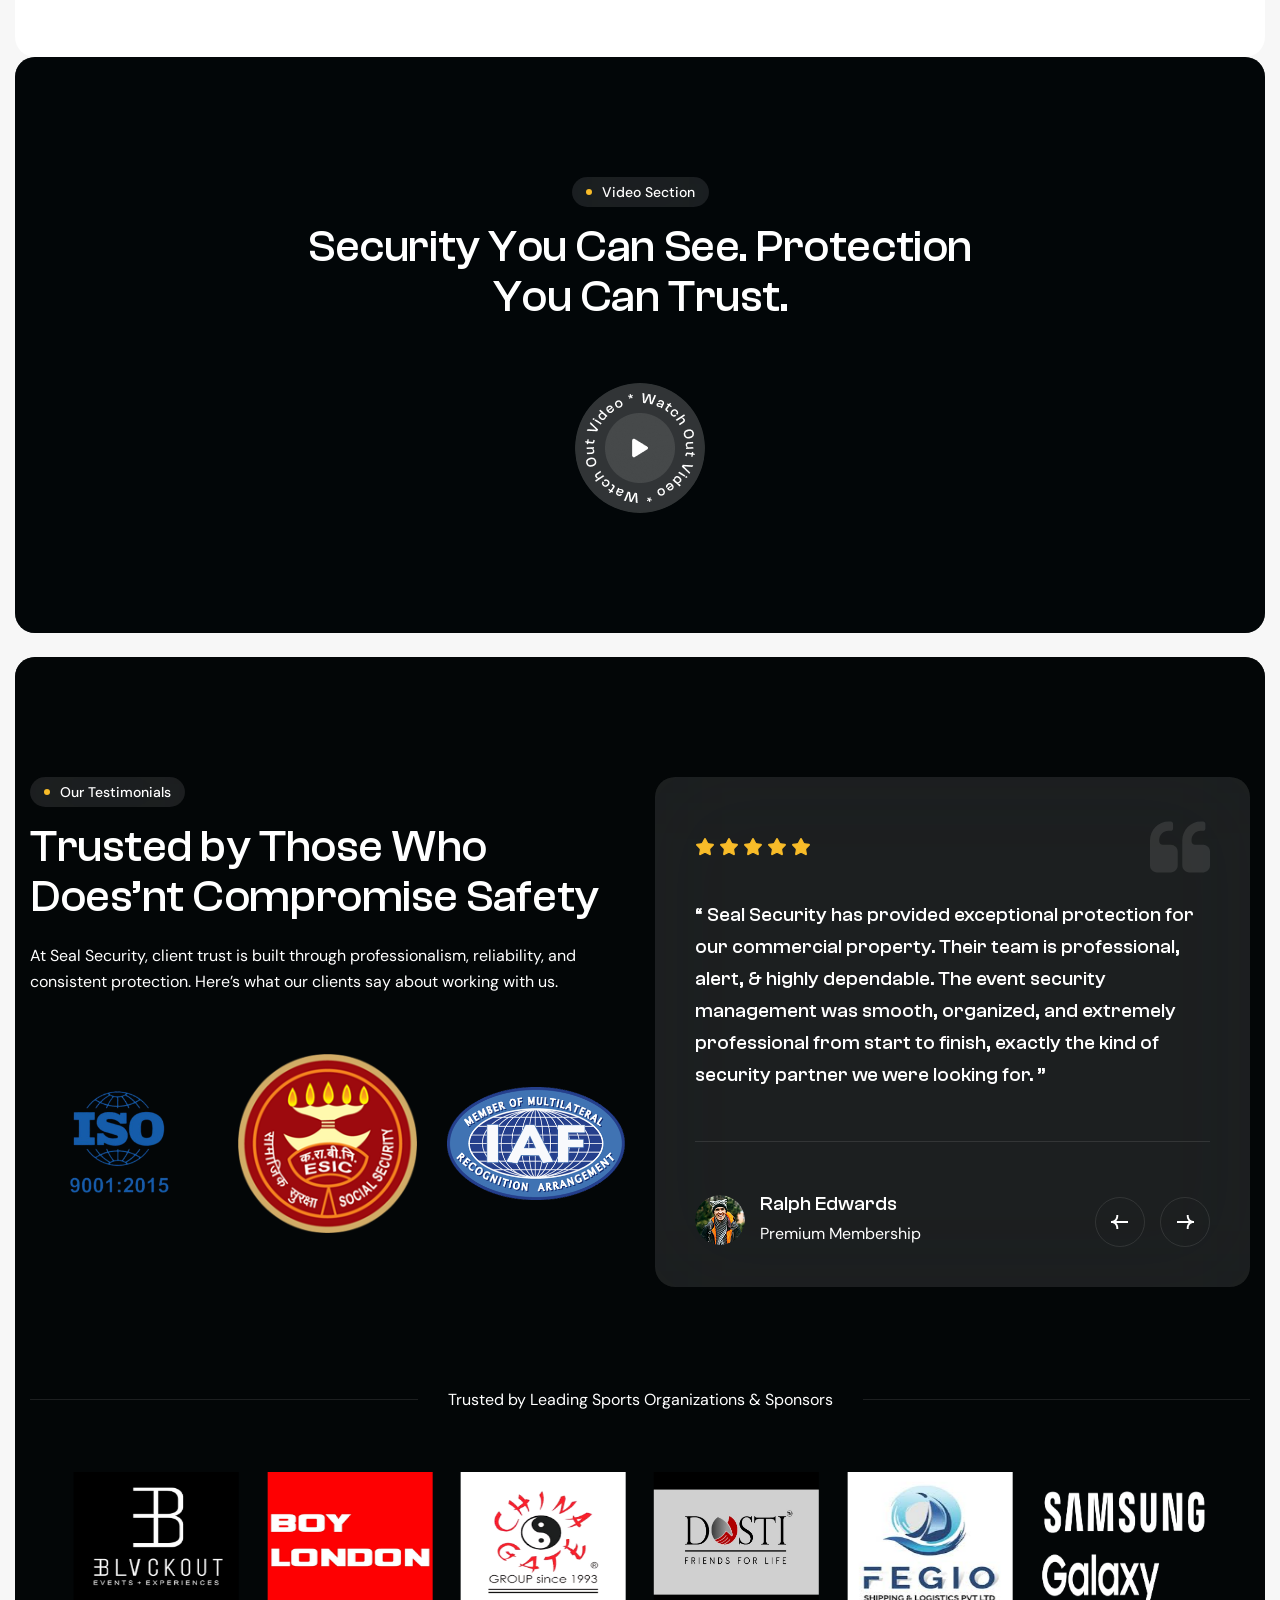
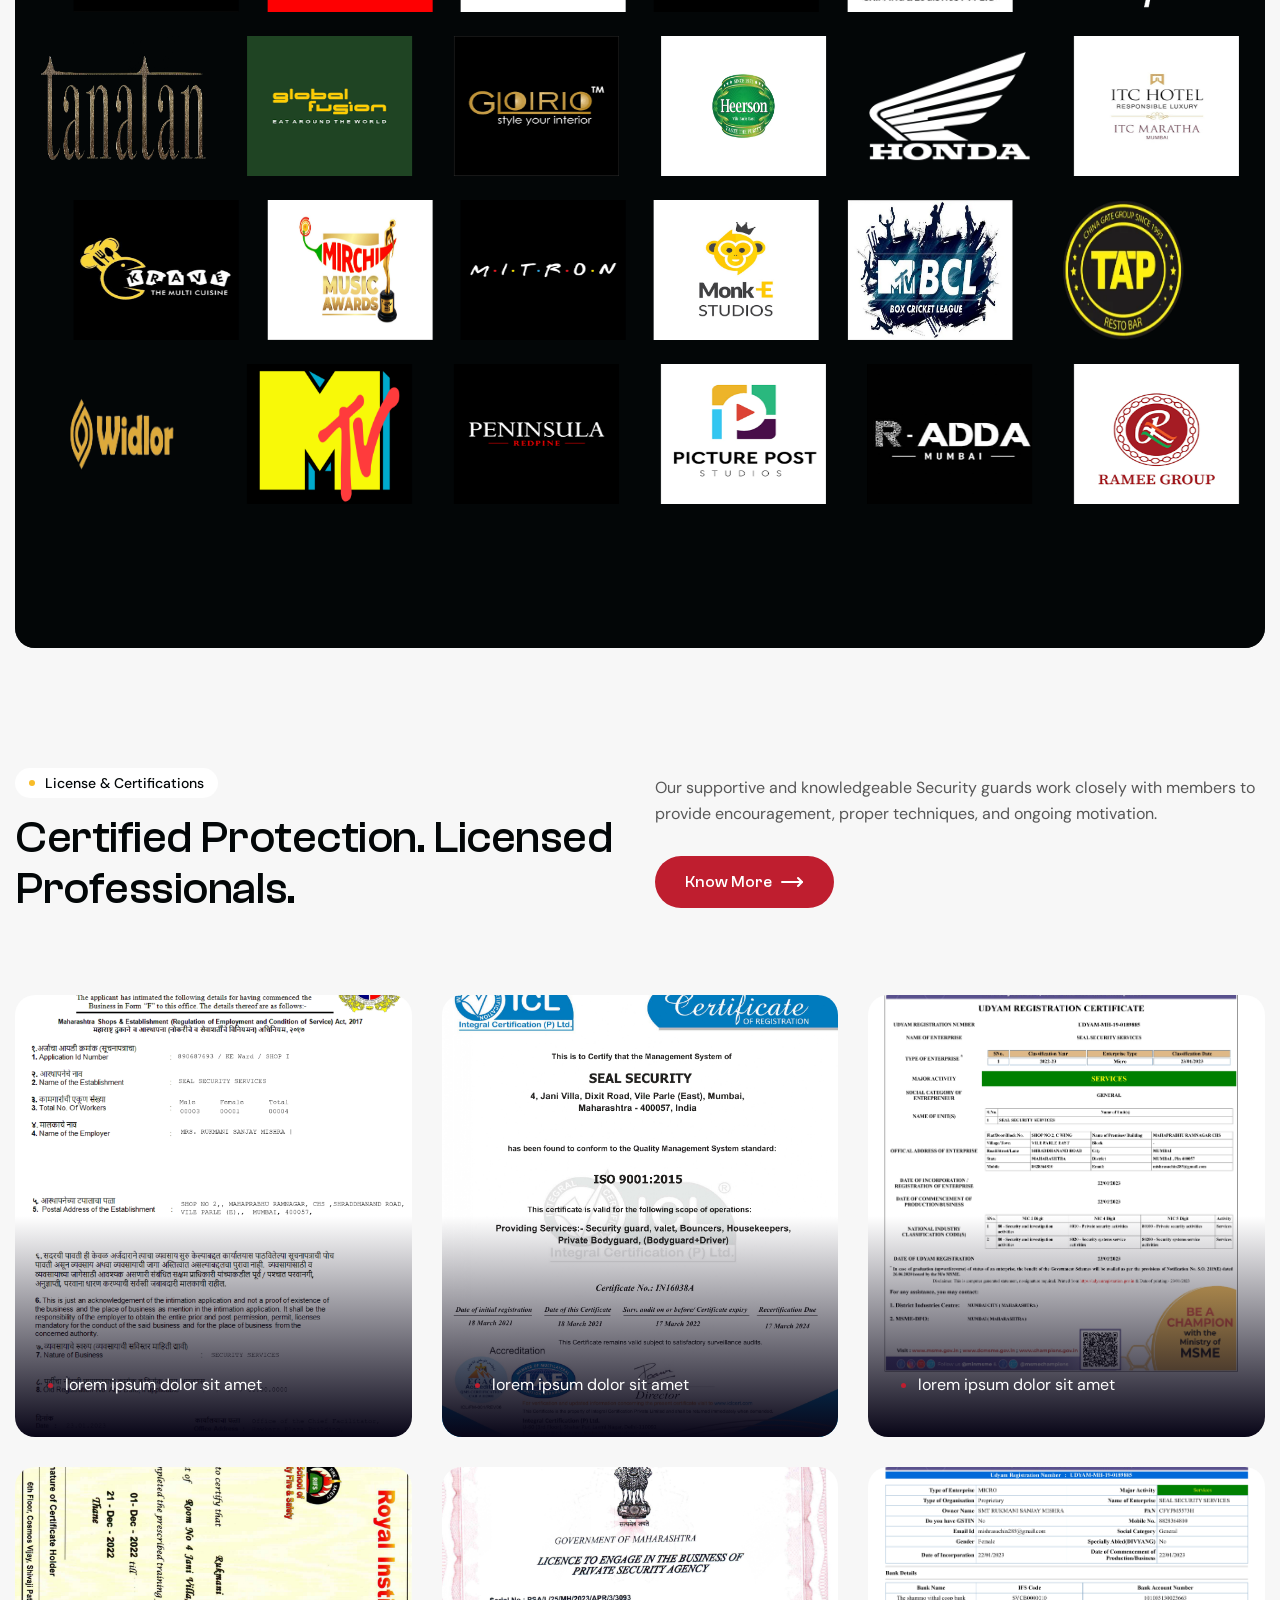
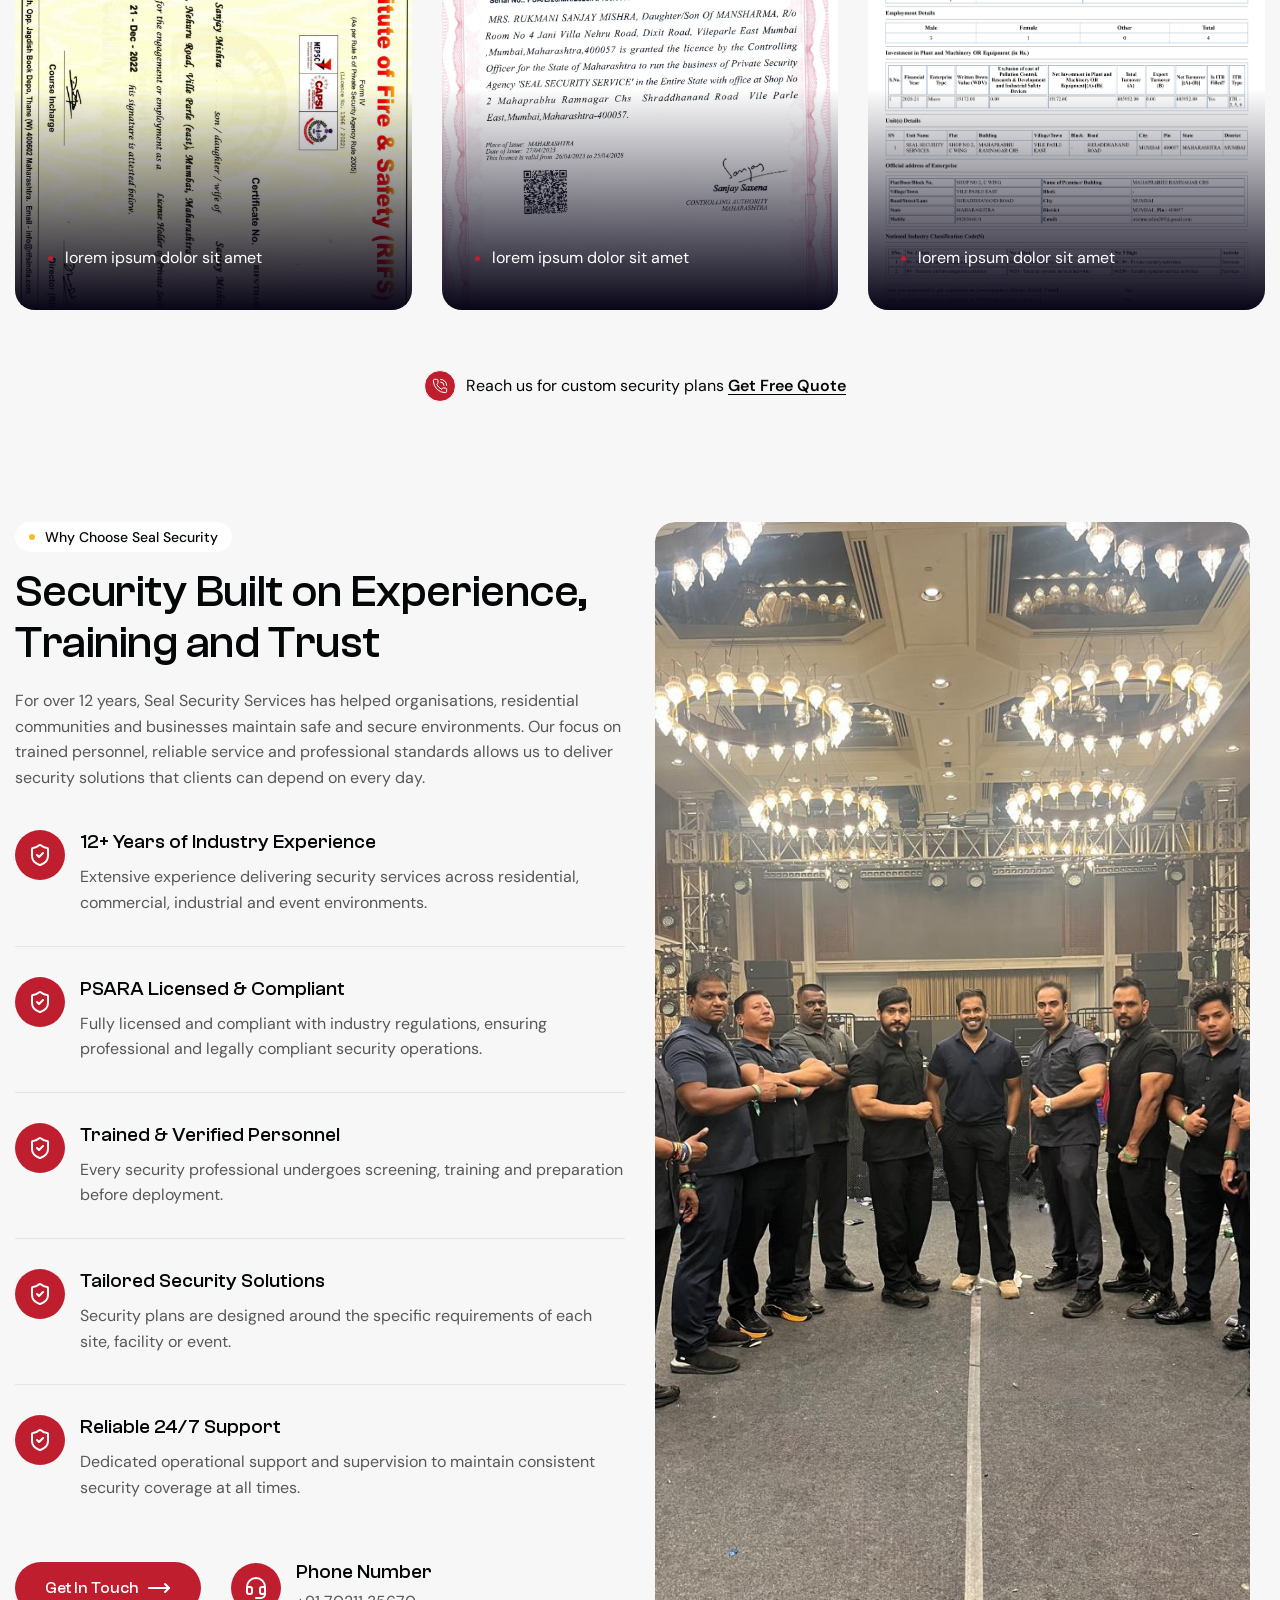
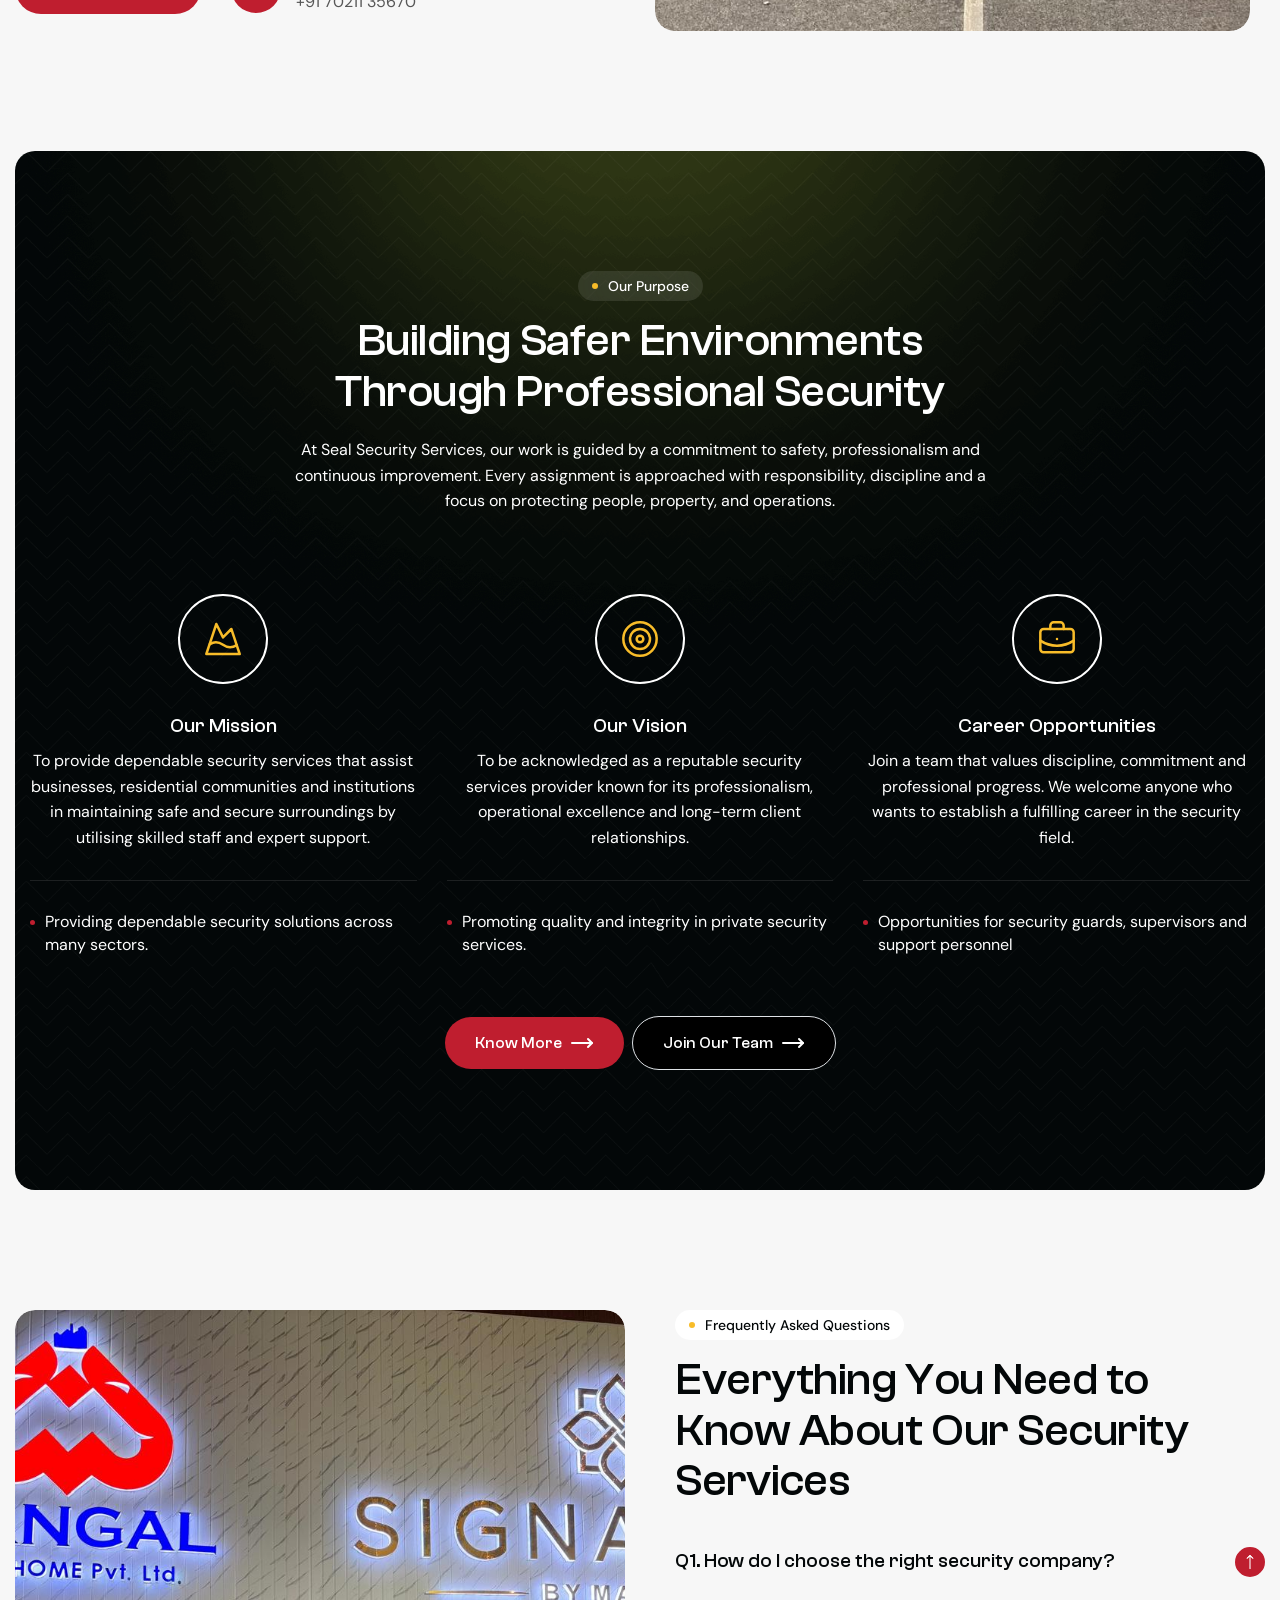
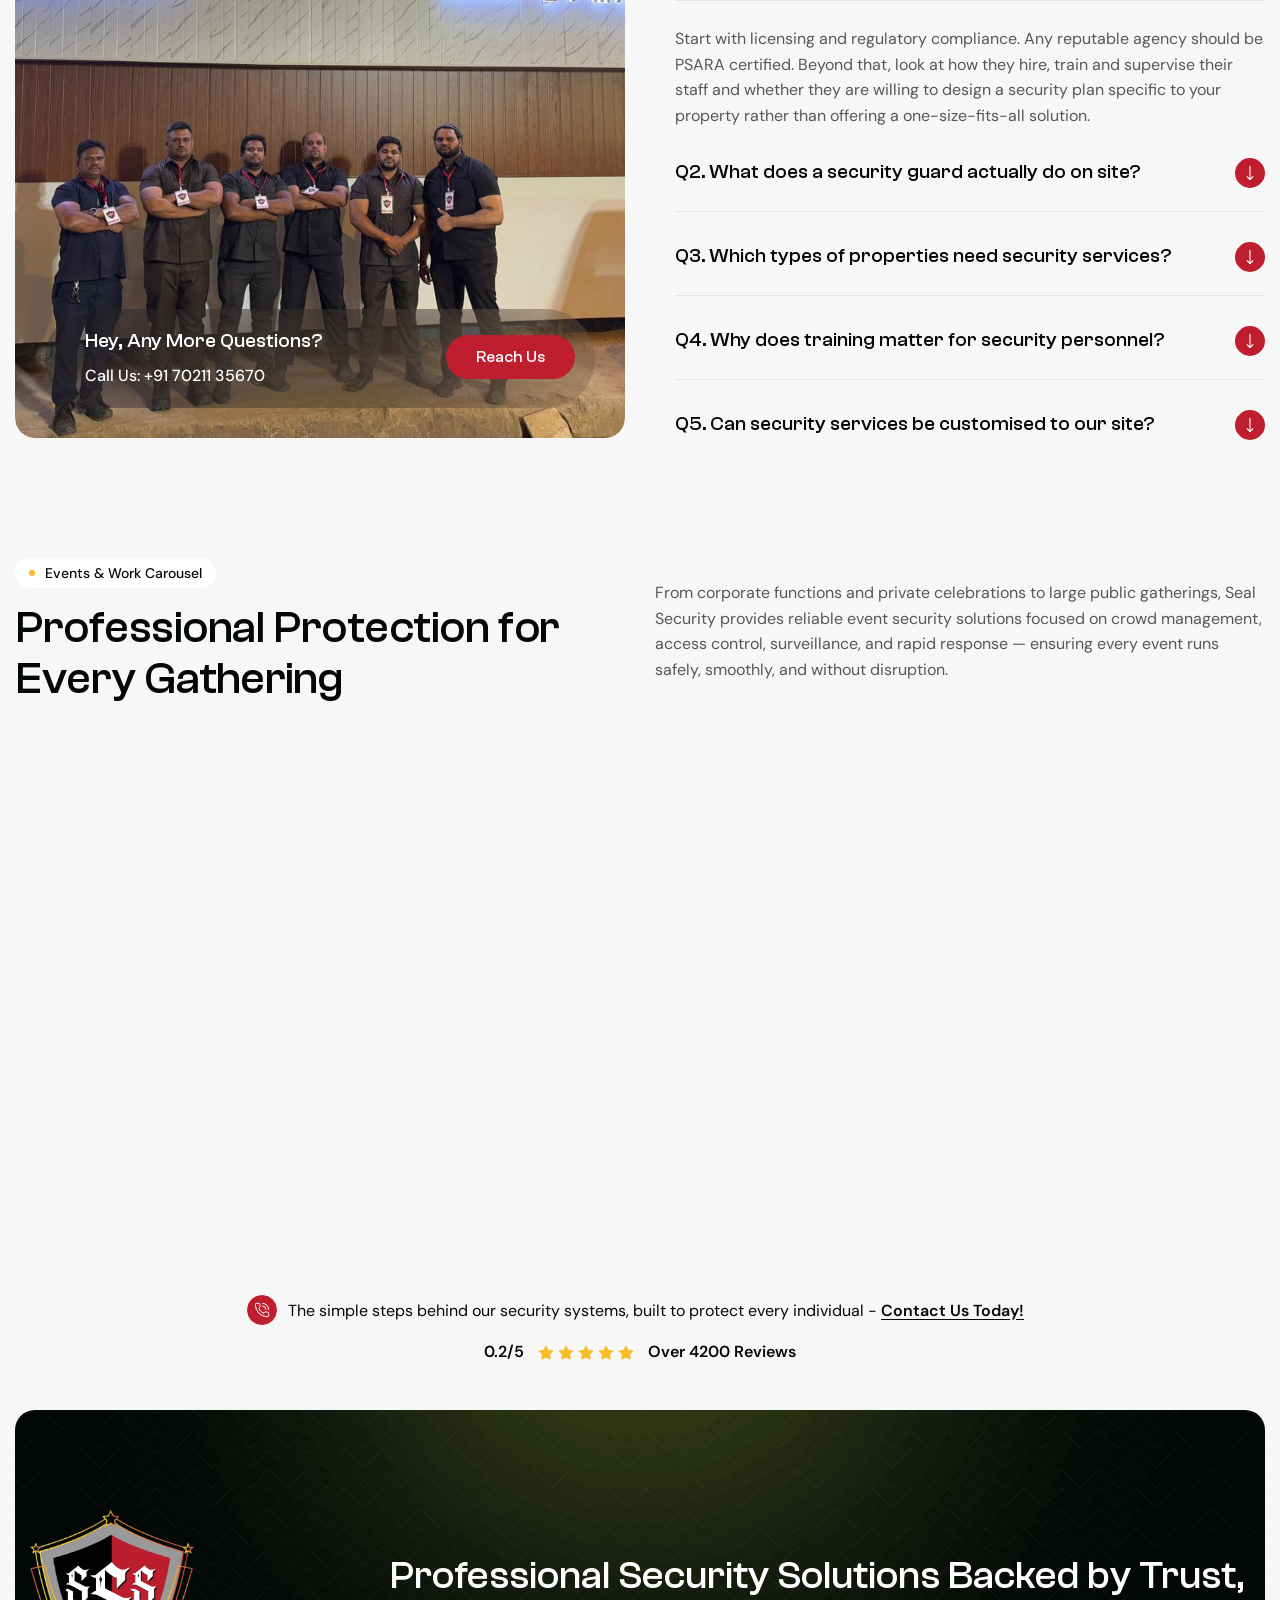
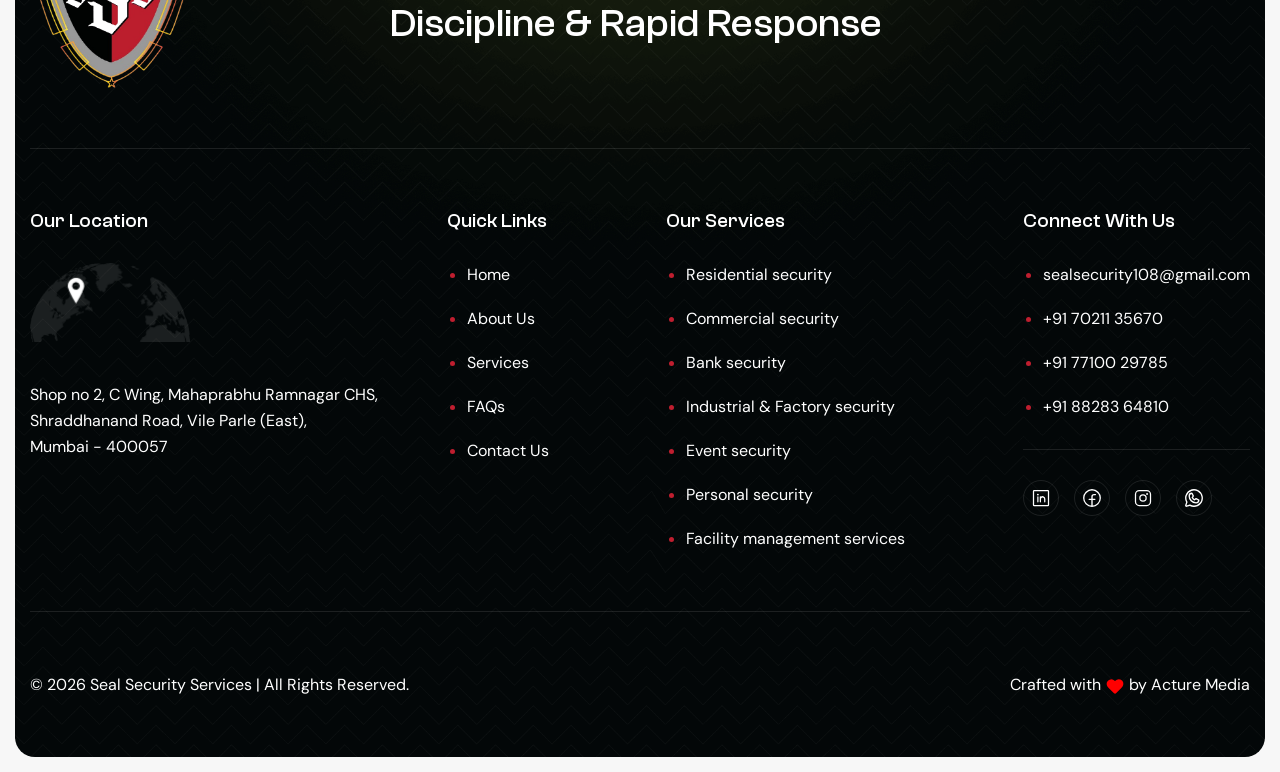
==== commit f68bbeed: "final commit" ====
--- a/index.html
+++ b/index.html
@@ -458,12 +458,12 @@
                             </div>
                             <div class="program-item-body-content">
                                 <div class="program-item-content">
-                                    <h2><a href="#">Personal Security</a></h2>
+                                    <h2><a href="./services.html#personalSecurity">Personal Security</a></h2>
                                     <p>Trained bodyguards and personal protection staff providing discreet, professional
                                         security for executives, individuals and VIPs. </p>
                                 </div>
                                 <div class="program-item-btn">
-                                    <a href="#" class="readmore-btn">Know more</a>
+                                    <a href="./services.html#personalSecurity" class="readmore-btn">Know more</a>
                                 </div>
                             </div>
                         </div>
@@ -500,12 +500,12 @@
                             </div>
                             <div class="program-item-body-content">
                                 <div class="program-item-content">
-                                    <h2><a href="#">Residential Security</a></h2>
+                                    <h2><a href="./services.html#residentialSecurity">Residential Security</a></h2>
                                     <p>Access control, visitor management and round-the-clock monitoring for housing
                                         societies, residential complexes and gated communities.</p>
                                 </div>
                                 <div class="program-item-btn">
-                                    <a href="#" class="readmore-btn">Know more</a>
+                                    <a href="./services.html#residentialSecurity" class="readmore-btn">Know more</a>
                                 </div>
                             </div>
                         </div>
@@ -542,13 +542,13 @@
                             </div>
                             <div class="program-item-body-content">
                                 <div class="program-item-content">
-                                    <h2><a href="#">Commercial Security</a></h2>
+                                    <h2><a href="./services.html#commercialSecurity">Commercial Security</a></h2>
                                     <p>Structured security coverage for offices, retail establishments, business parks
                                         and commercial properties, keeping premises safe and operations uninterrupted.
                                     </p>
                                 </div>
                                 <div class="program-item-btn">
-                                    <a href="#" class="readmore-btn">Know more</a>
+                                    <a href="./services.html#commercialSecurity" class="readmore-btn">Know more</a>
                                 </div>
                             </div>
                         </div>
@@ -585,13 +585,13 @@
                             </div>
                             <div class="program-item-body-content">
                                 <div class="program-item-content">
-                                    <h2><a href="#">Bank Security</a></h2>
+                                    <h2><a href="./services.html#bankSecurity">Bank Security</a></h2>
                                     <p>Specialised security for banks, ATM locations and financial institutions, with a
                                         focus on access monitoring, vigilance and procedural compliance.
                                     </p>
                                 </div>
                                 <div class="program-item-btn">
-                                    <a href="#" class="readmore-btn">Know more</a>
+                                    <a href="./services.html#bankSecurity" class="readmore-btn">Know more</a>
                                 </div>
                             </div>
                         </div>
@@ -628,13 +628,13 @@
                             </div>
                             <div class="program-item-body-content">
                                 <div class="program-item-content">
-                                    <h2><a href="#">Event Security</a></h2>
+                                    <h2><a href="./services.html#eventSecurity">Event Security</a></h2>
                                     <p>Crowd management, access control and on-ground coordination for corporate events,
                                         exhibitions, private functions and large public gatherings.
                                     </p>
                                 </div>
                                 <div class="program-item-btn">
-                                    <a href="#" class="readmore-btn">Know more</a>
+                                    <a href="./services.html#eventSecurity" class="readmore-btn">Know more</a>
                                 </div>
                             </div>
                         </div>
@@ -671,12 +671,12 @@
                             </div>
                             <div class="program-item-body-content">
                                 <div class="program-item-content">
-                                    <h2><a href="#">Corporate Security</a></h2>
+                                    <h2><a href="./services.html#corporateSecurity">Corporate Security</a></h2>
                                     <p>Professional corporate security solutions focused on workplace safety, visitor
                                         monitoring, and asset protection services.</p>
                                 </div>
                                 <div class="program-item-btn">
-                                    <a href="#" class="readmore-btn">Know more</a>
+                                    <a href="./services.html#corporateSecurity" class="readmore-btn">Know more</a>
                                 </div>
                             </div>
                         </div>
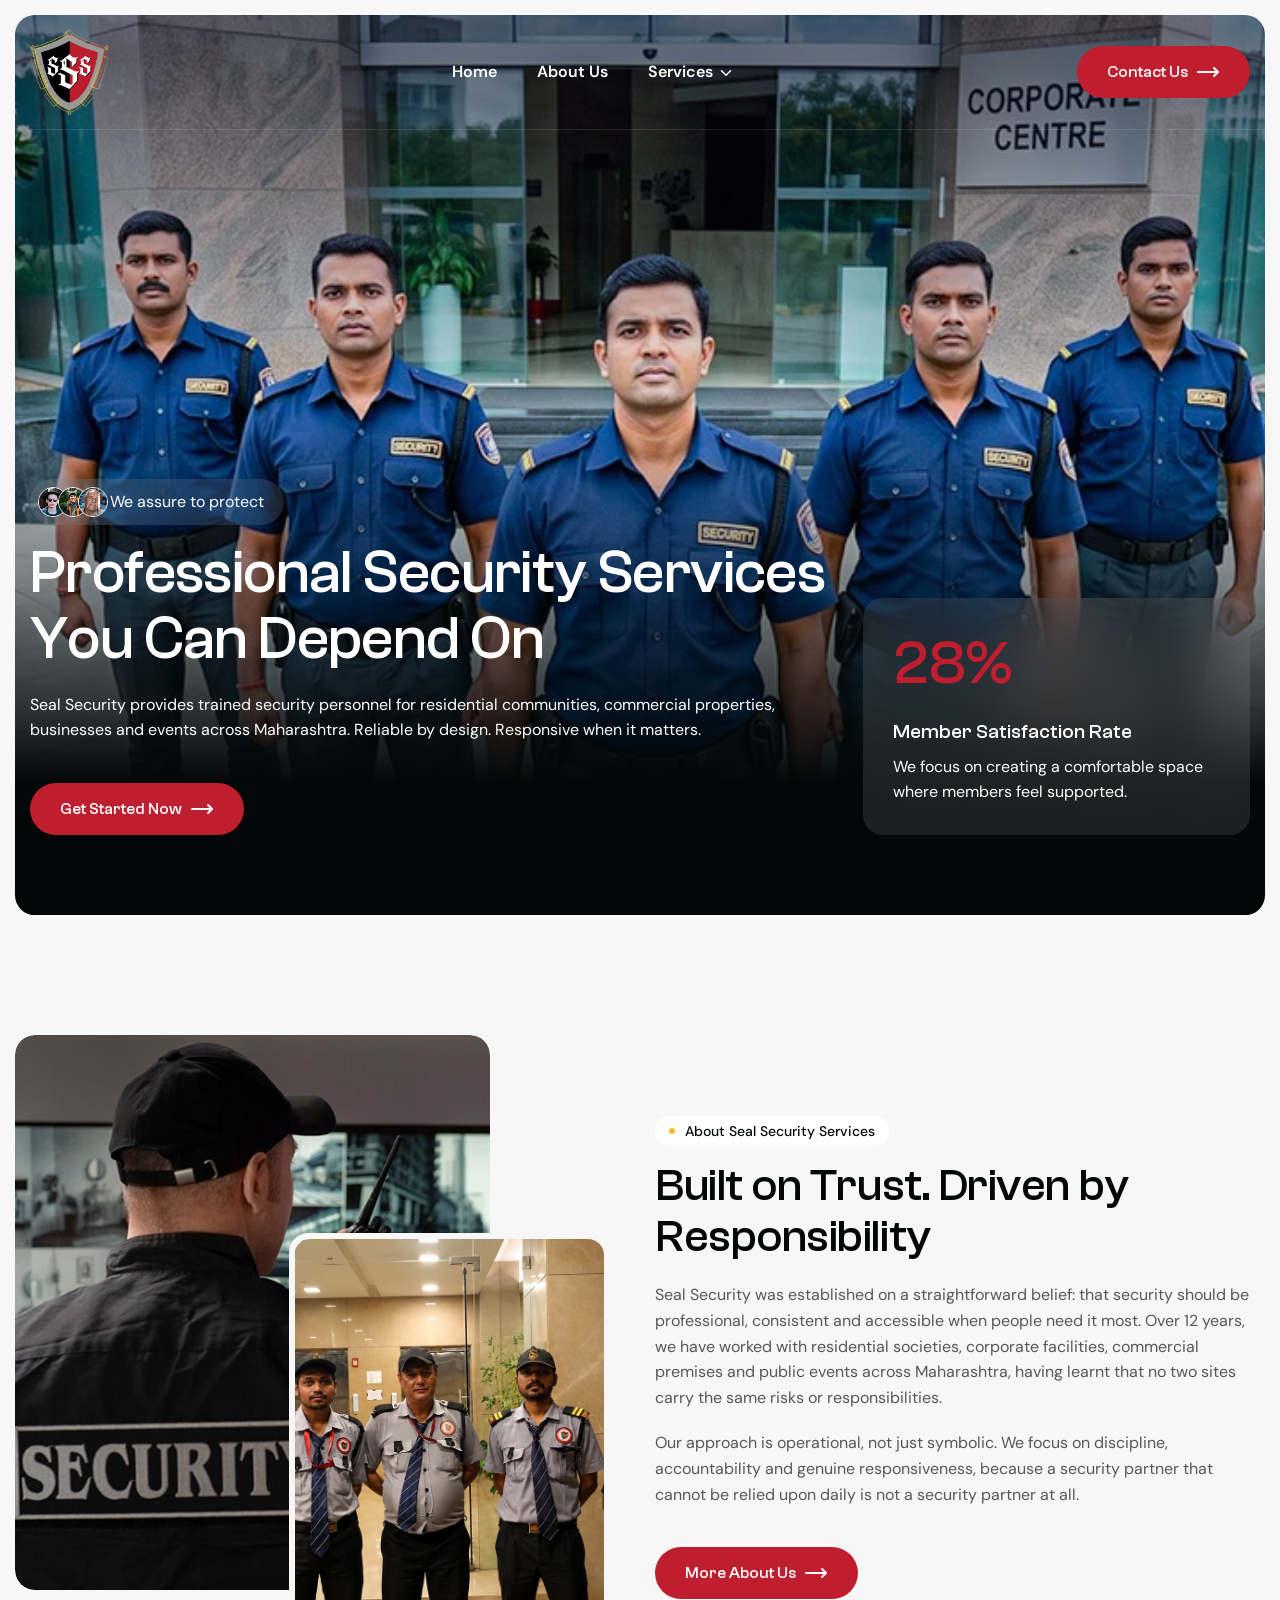
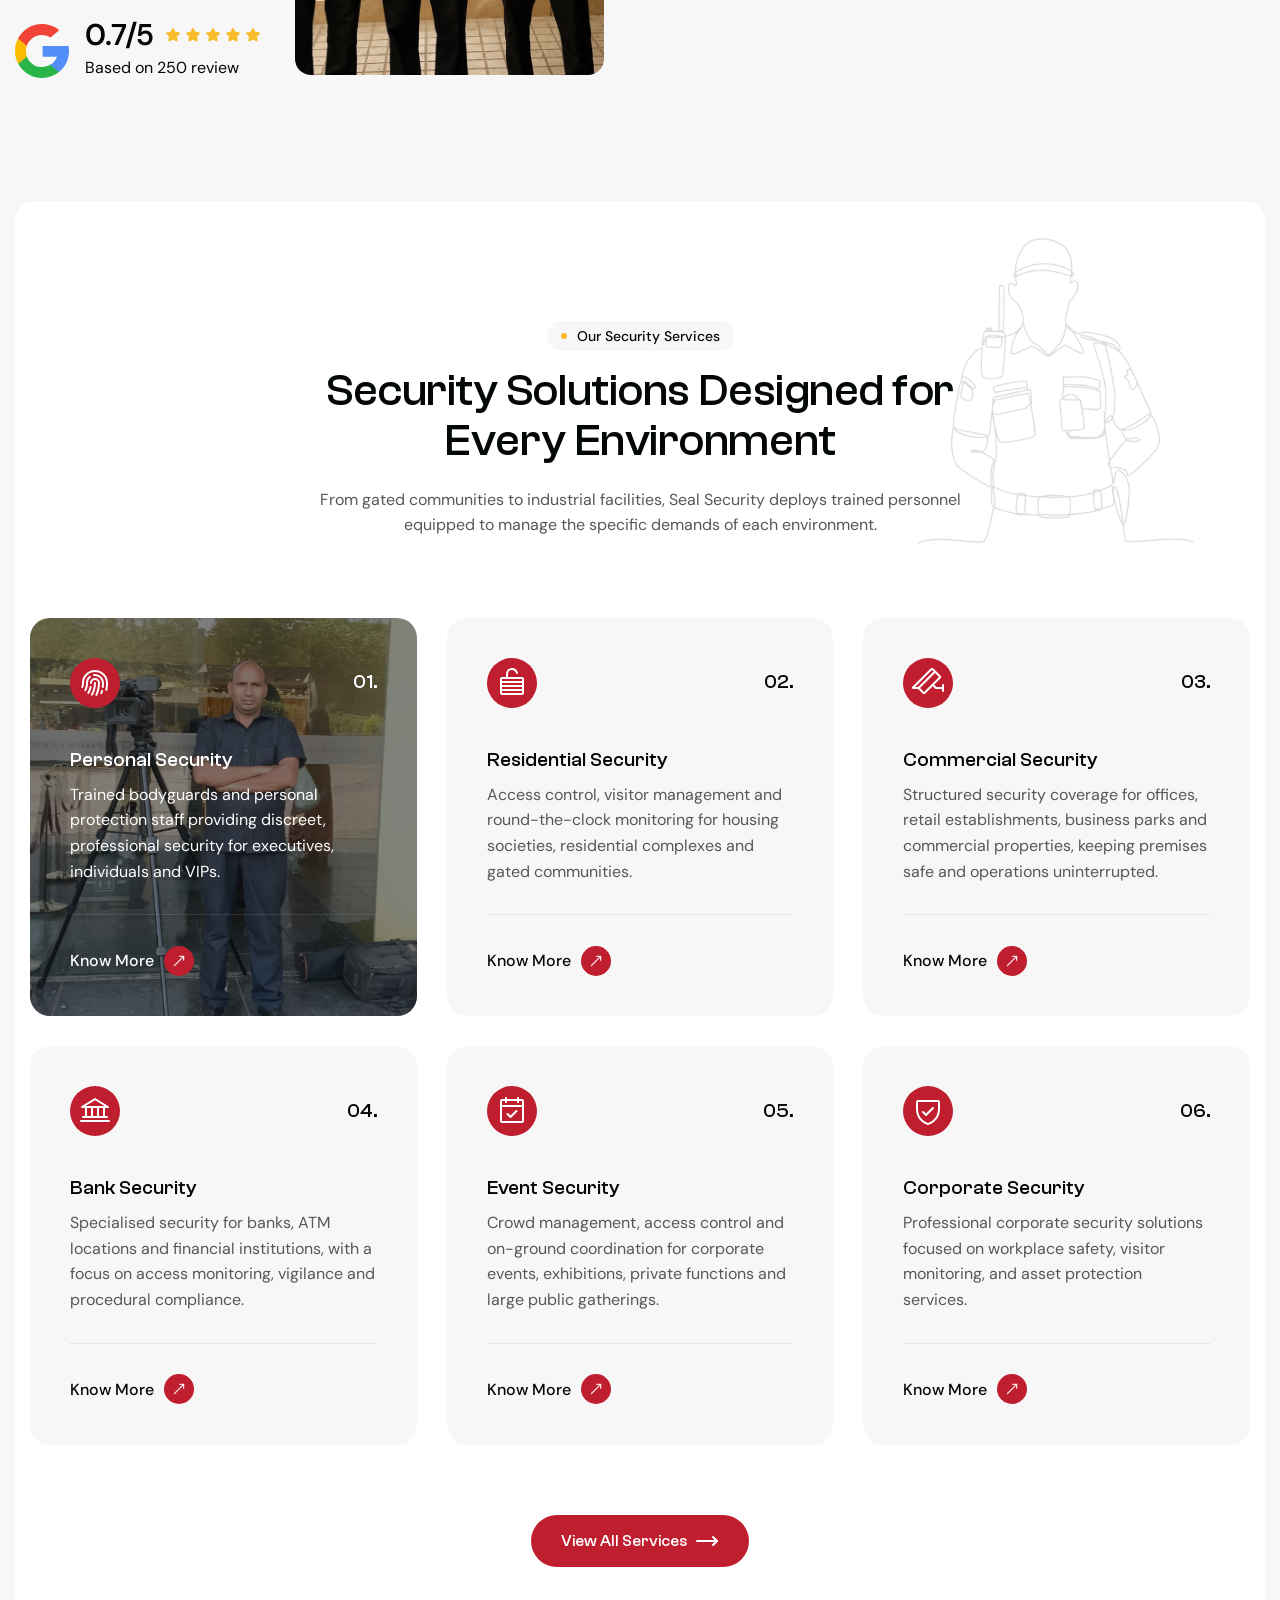
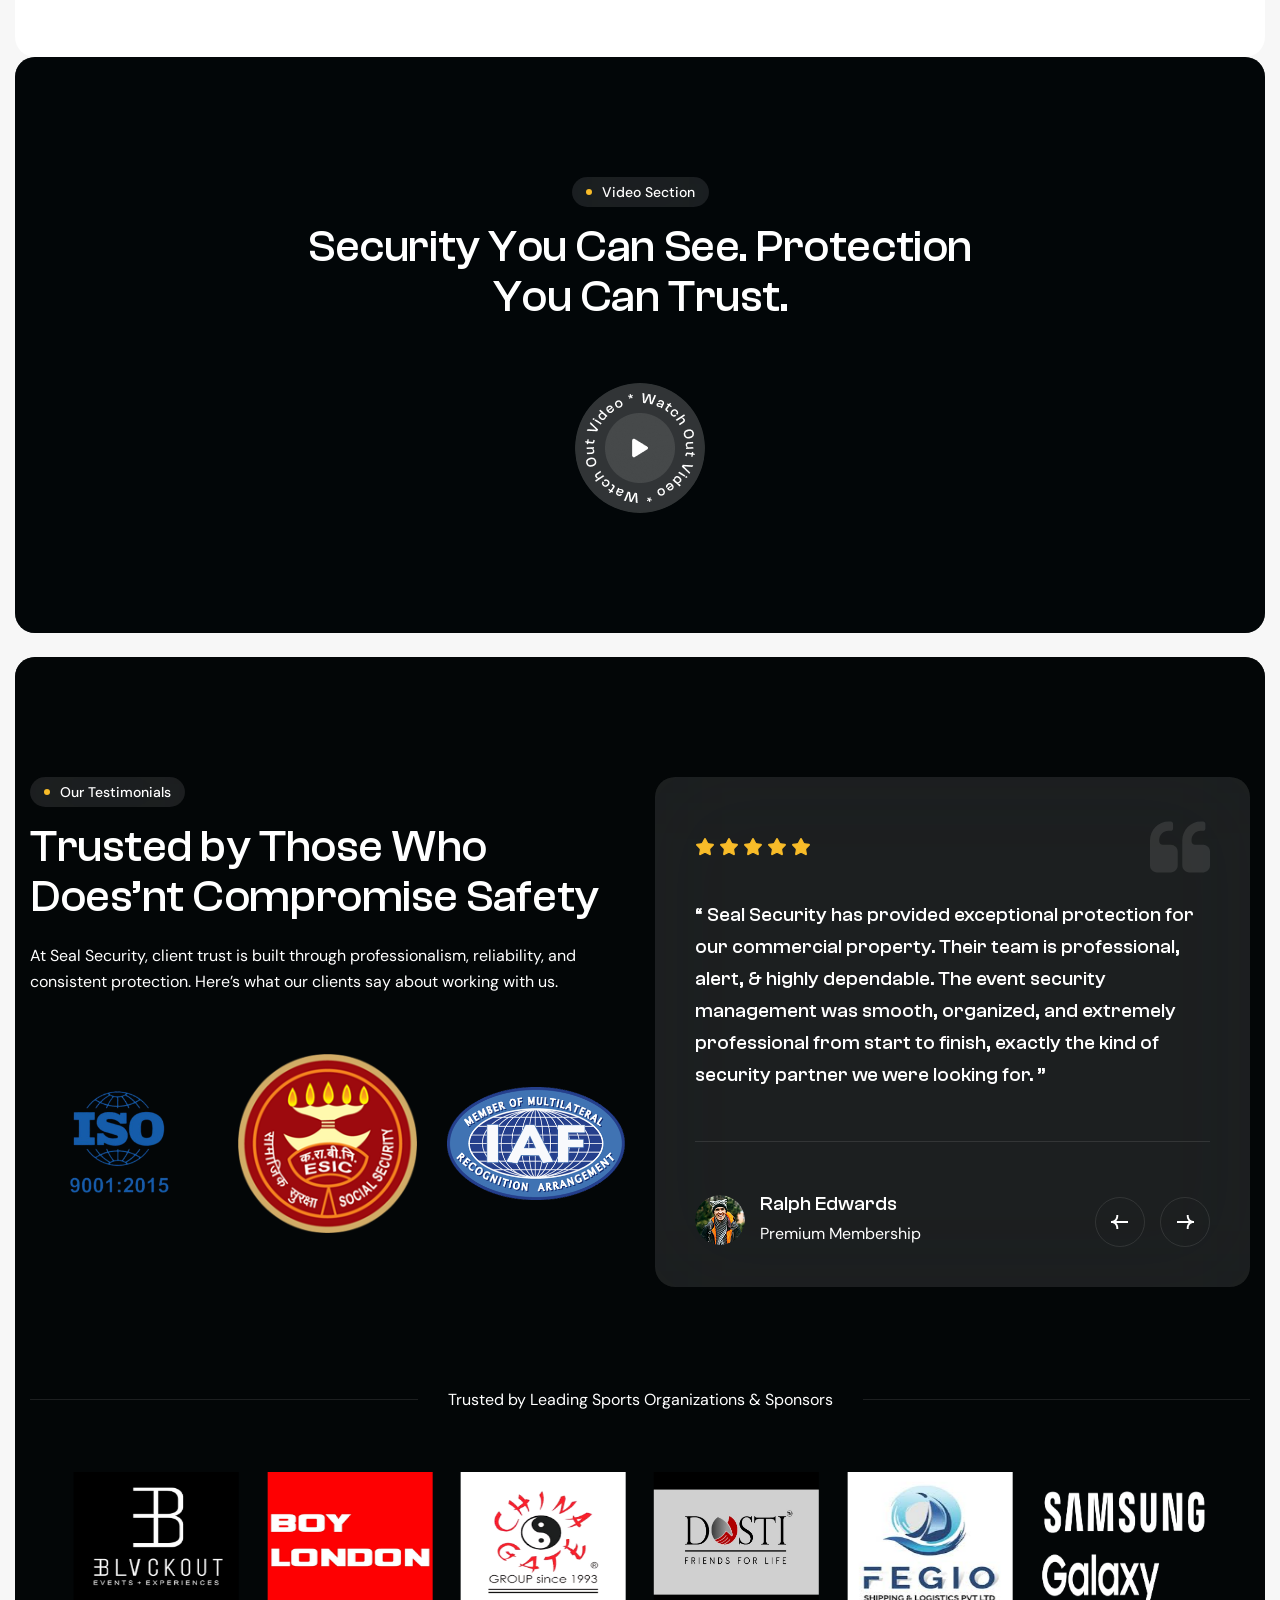
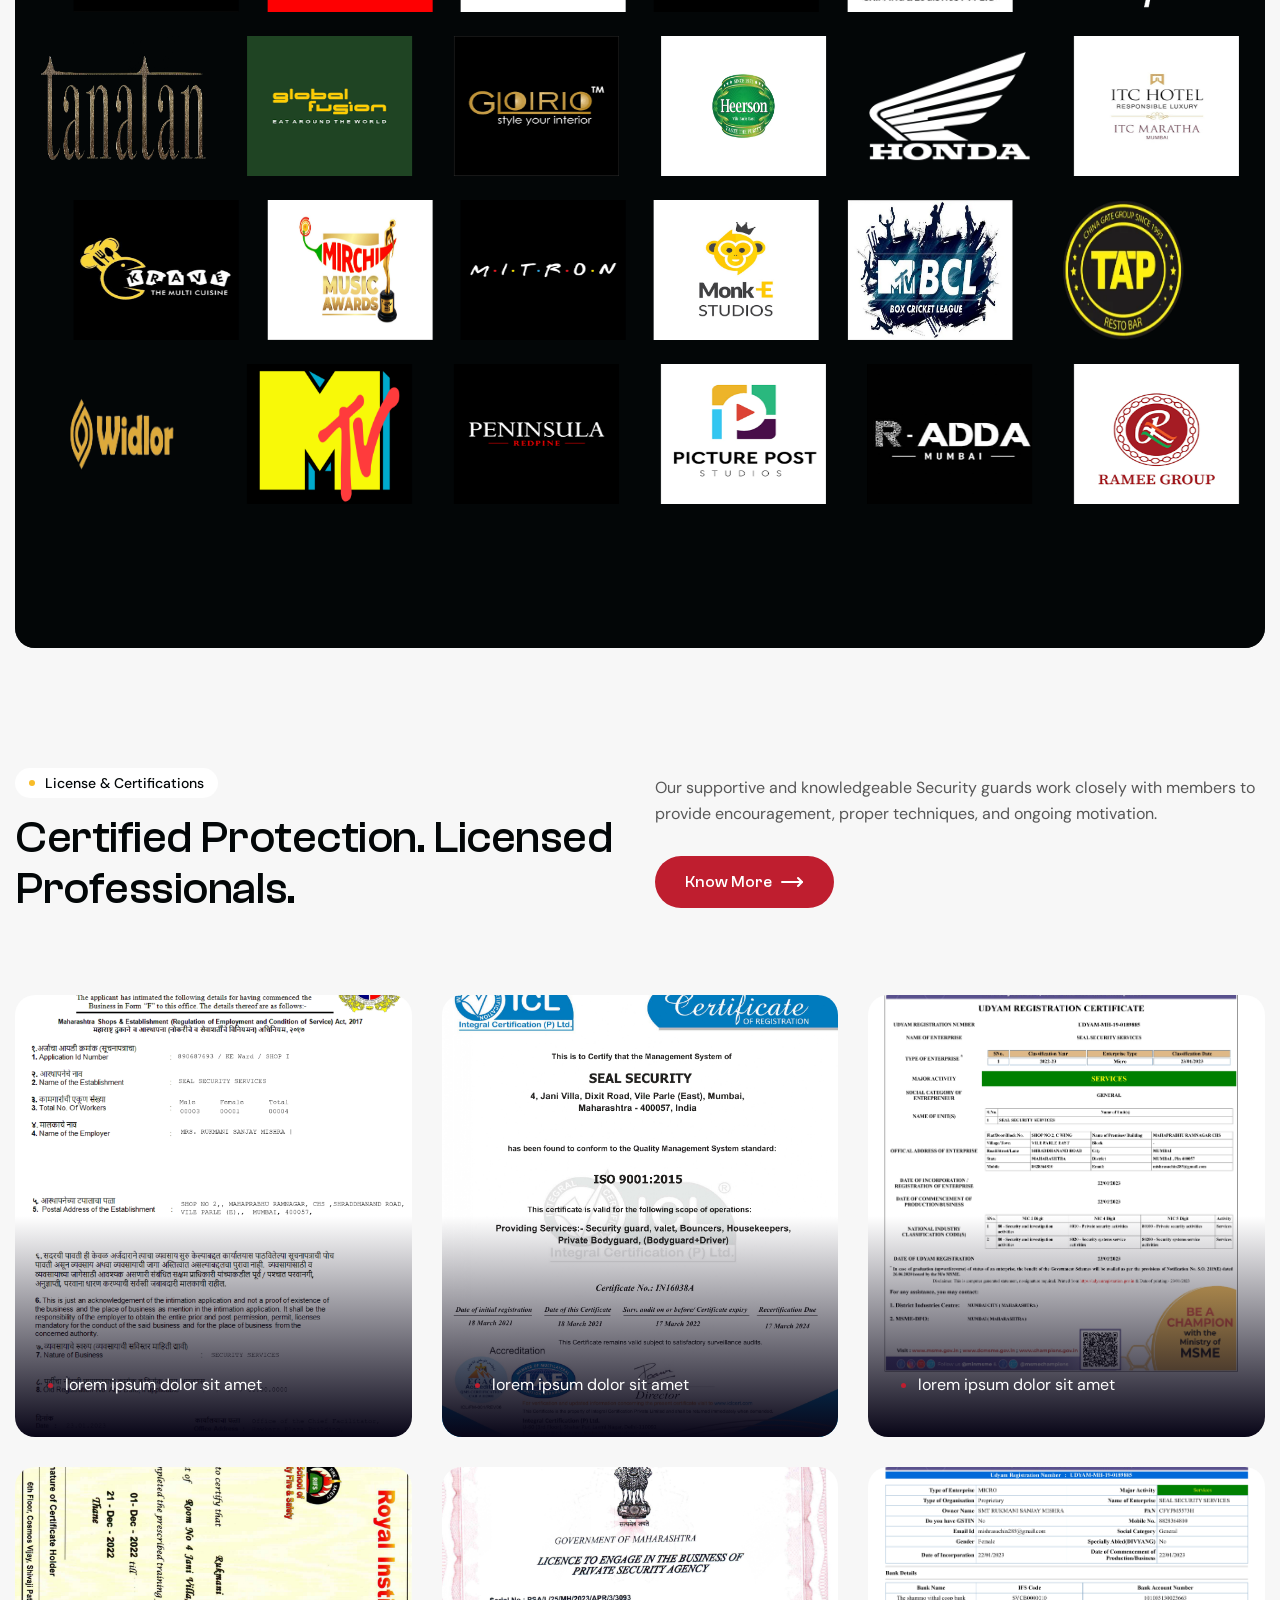
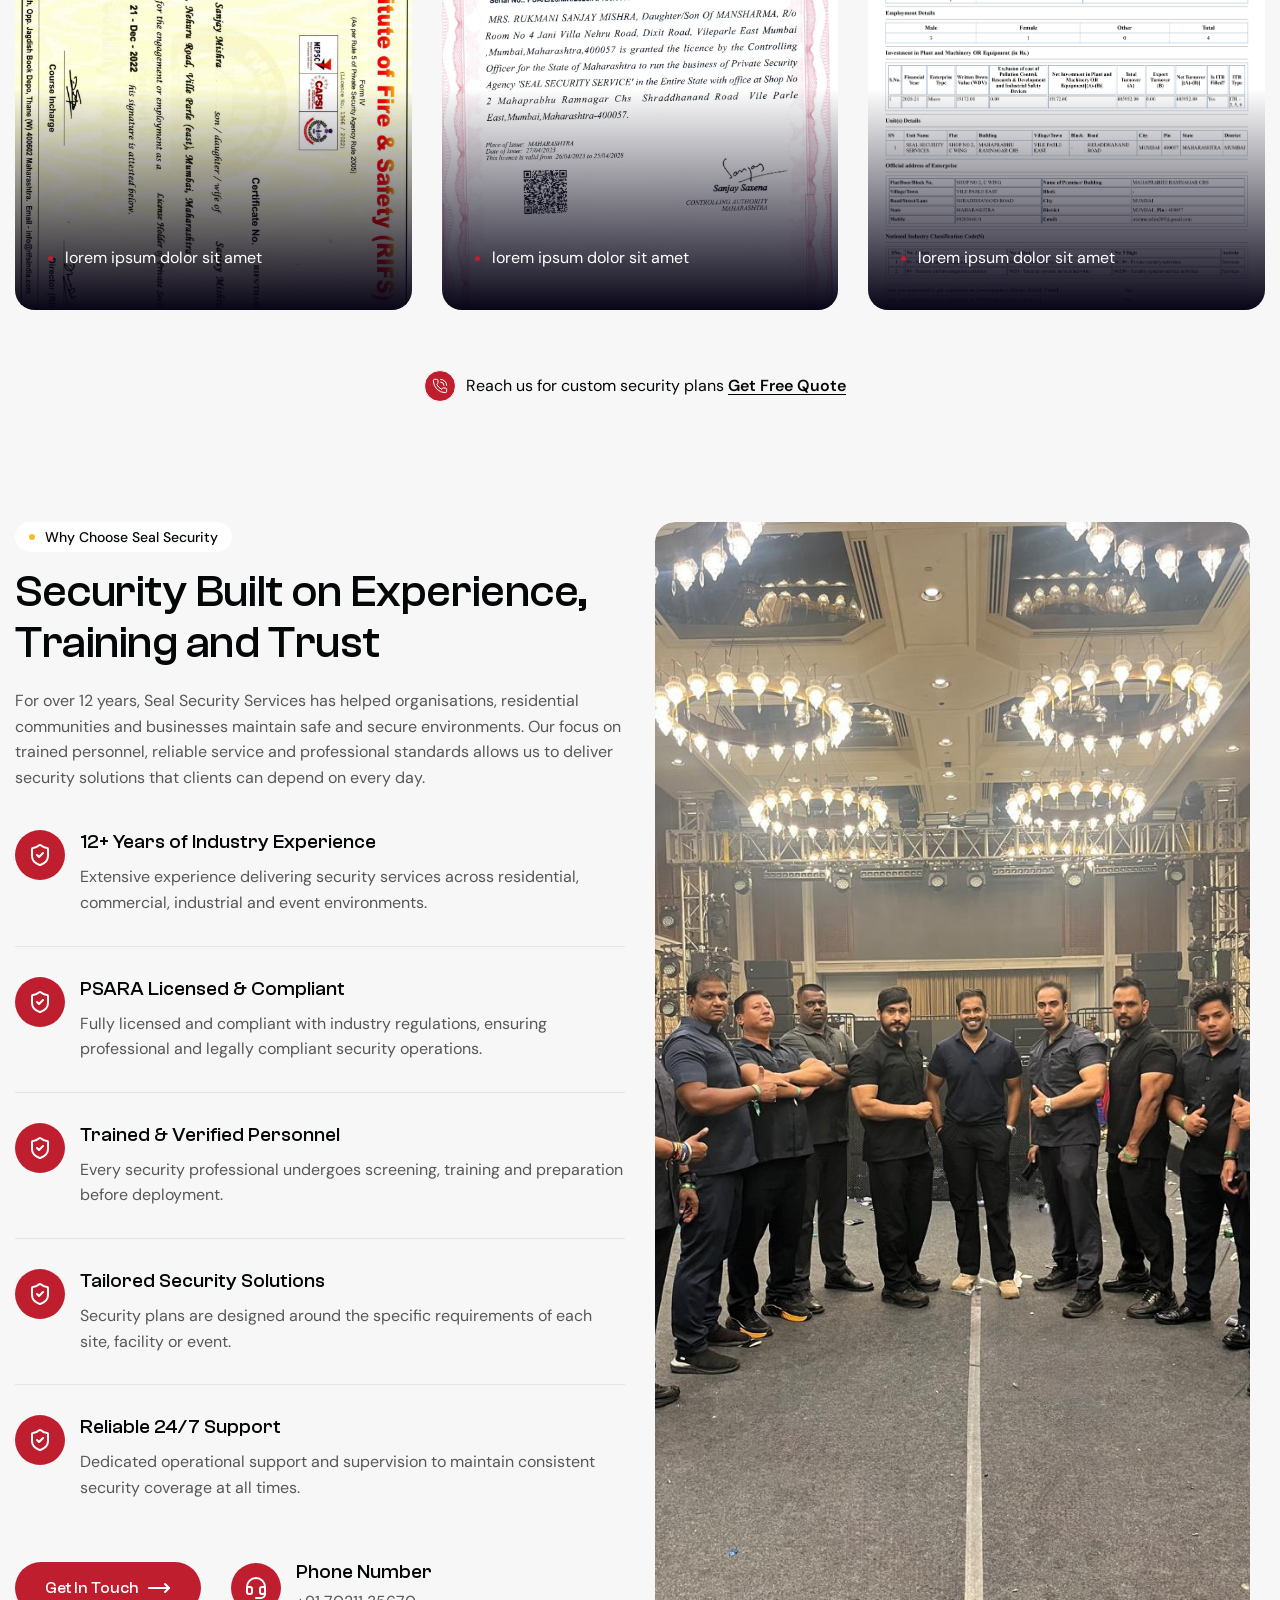
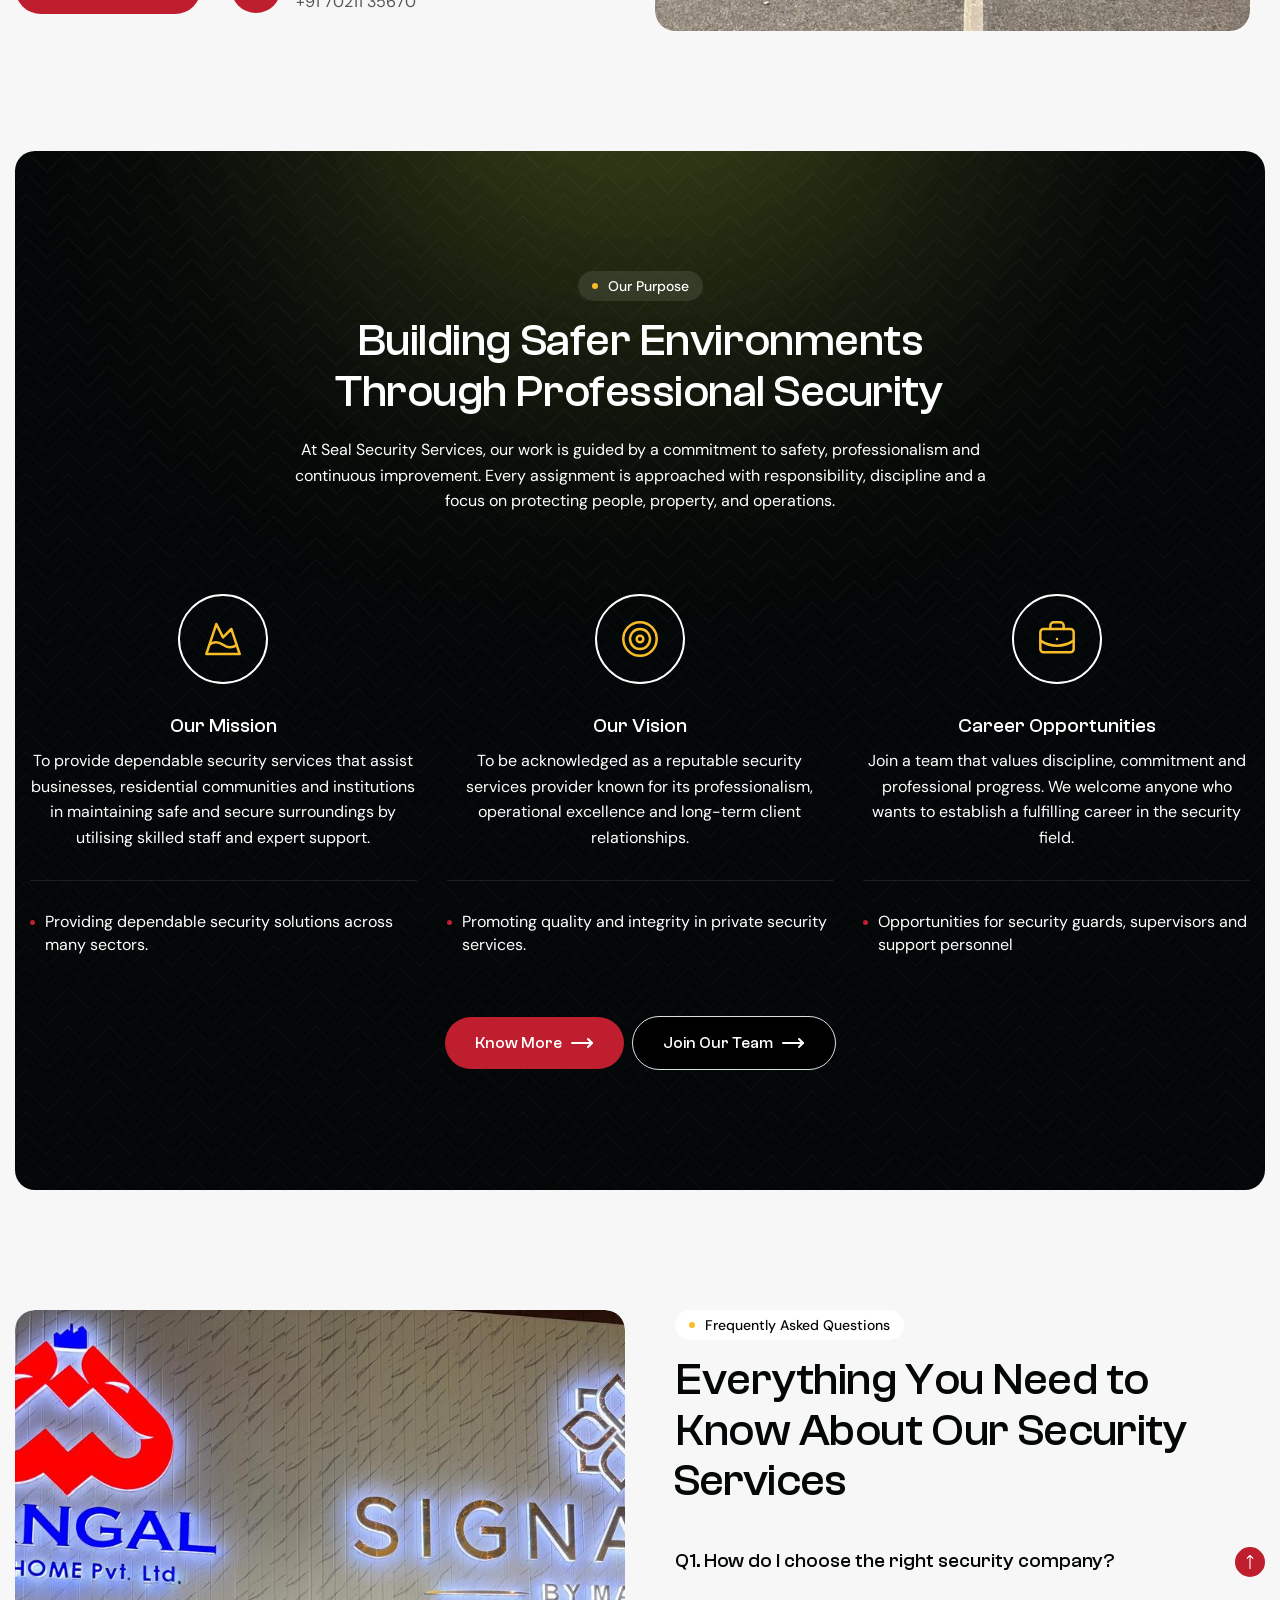
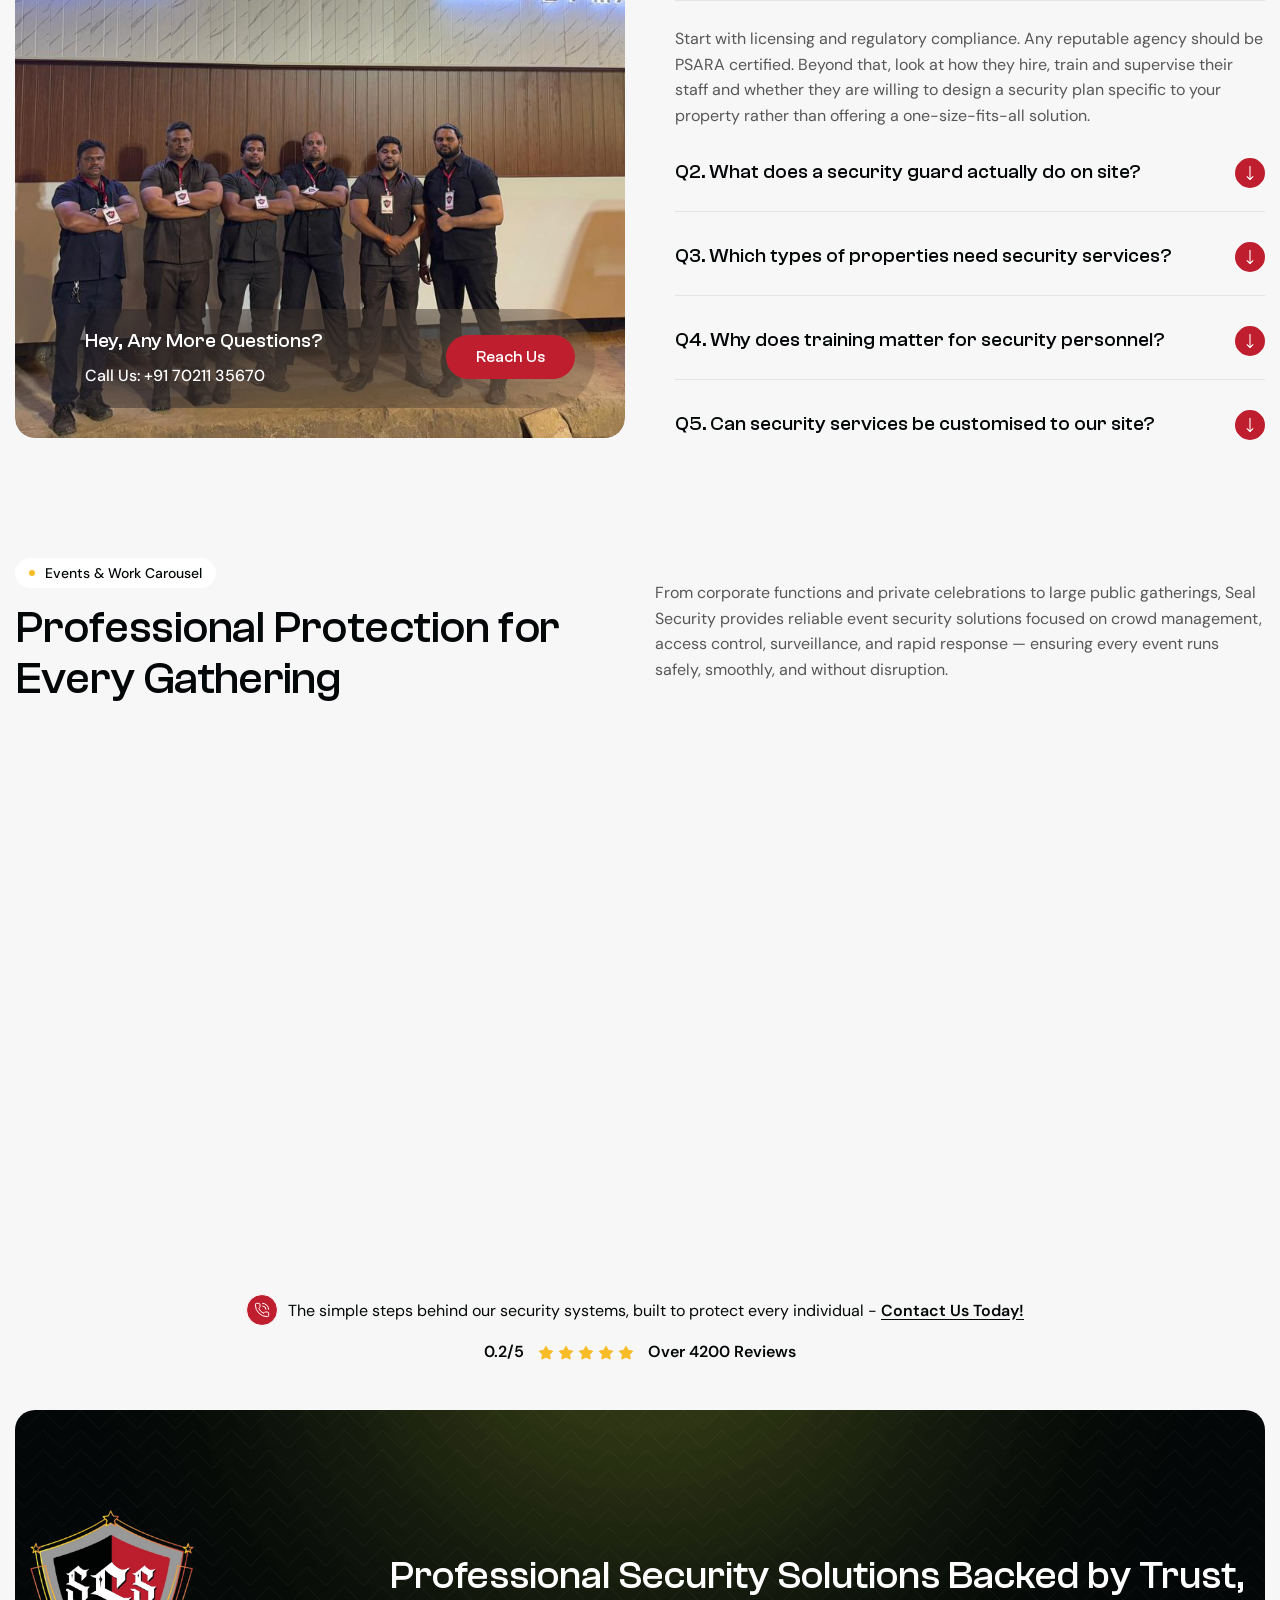
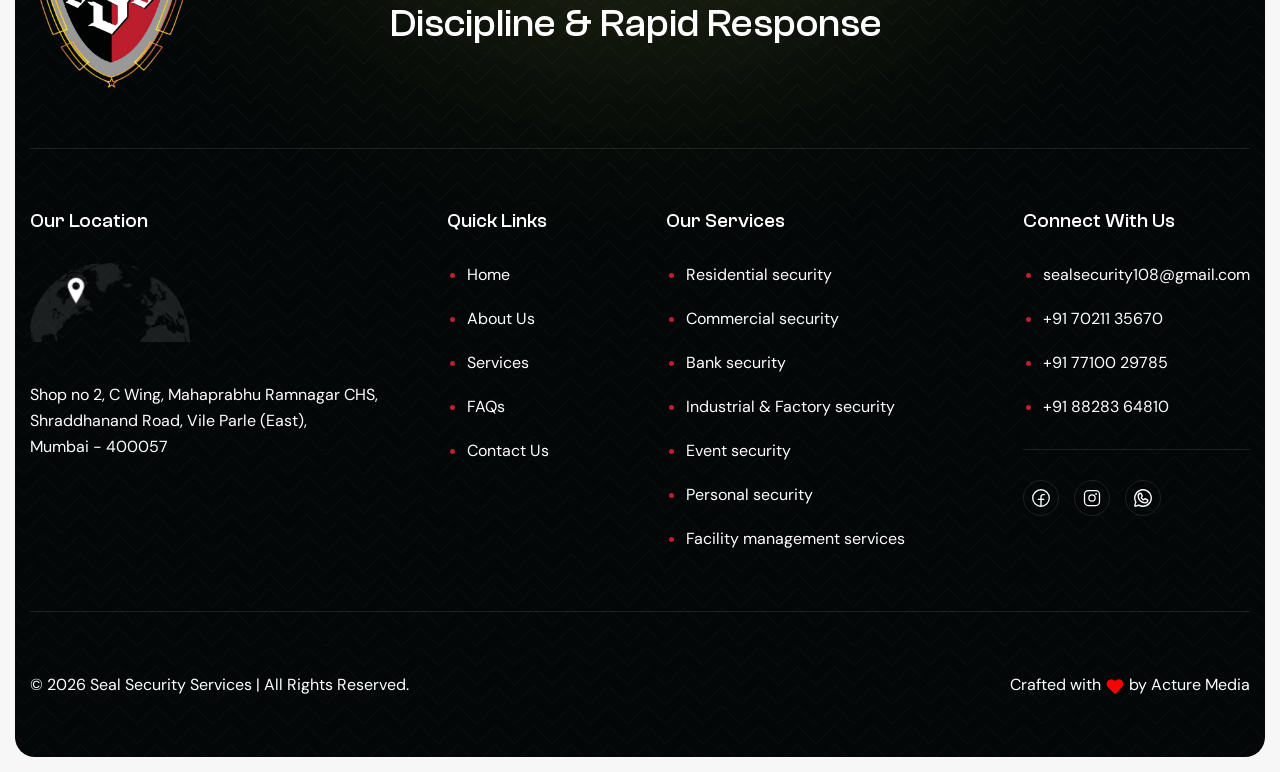
==== commit 16a76821: "final commit" ====
--- a/index.html
+++ b/index.html
@@ -2158,27 +2158,18 @@
                             <div class="footer-contact-content">
                                 <h2>Connect With Us</h2>
                                 <ul>
-                                    <li>sealsecurity108@gmail.com</li>
-                                    <li>+91 70211 35670</li>
-                                    <li>+91 77100 29785</li>
-                                    <li>+91 88283 64810</li>
+                                    <li><a href="mailto:sealsecurity108@gmail.com">sealsecurity108@gmail.com</a></li>
+                                    <li><a href="tel:+917021135670">+91 70211 35670</a></li>
+                                    <li><a href="tel:+917710029785">+91 77100 29785</a></li>
+                                    <li><a href="tel:+918828364810">+91 88283 64810</a></li>
                                 </ul>
                             </div>
 
                             <!-- Footer Social Links Start -->
                             <div class="footer-social-links">
                                 <ul>
-                                    <li>
-                                        <a href="#">
-                                            <svg xmlns="http://www.w3.org/2000/svg" width="20" height="20" fill="#fff"
-                                                viewBox="0 0 256 256">
-                                                <path
-                                                    d="M216,24H40A16,16,0,0,0,24,40V216a16,16,0,0,0,16,16H216a16,16,0,0,0,16-16V40A16,16,0,0,0,216,24Zm0,192H40V40H216V216ZM96,112v64a8,8,0,0,1-16,0V112a8,8,0,0,1,16,0Zm88,28v36a8,8,0,0,1-16,0V140a20,20,0,0,0-40,0v36a8,8,0,0,1-16,0V112a8,8,0,0,1,15.79-1.78A36,36,0,0,1,184,140ZM100,84A12,12,0,1,1,88,72,12,12,0,0,1,100,84Z">
-                                                </path>
-                                            </svg>
-                                        </a>
-                                    </li>
-                                    <li><a href="#">
+                                    <li><a href="https://www.facebook.com/people/Seal-security/100063812327867/?mibextid=wwXIfr&rdid=GXIa0FLTTYWKJdih&share_url=https%3A%2F%2Fwww.facebook.com%2Fshare%2F1Hru2nVngd%2F%3Fmibextid%3DwwXIfr"
+                                            target="_blank">
                                             <svg xmlns="http://www.w3.org/2000/svg" width="22" height="22" fill="#fff"
                                                 viewBox="0 0 256 256">
                                                 <path
@@ -2186,7 +2177,8 @@
                                                 </path>
                                             </svg>
                                         </a></li>
-                                    <li><a href="#">
+                                    <li><a href="https://www.instagram.com/sealsecurity?igsh=MXZzM3BjMmc4eWQ3Zw%3D%3D"
+                                            target="_blank">
                                             <svg xmlns="http://www.w3.org/2000/svg" width="20" height="20" fill="#fff"
                                                 viewBox="0 0 256 256">
                                                 <path
@@ -2194,12 +2186,15 @@
                                                 </path>
                                             </svg>
                                         </a></li>
-                                    <li><a href="#"><svg xmlns="http://www.w3.org/2000/svg" width="22" height="22"
-                                                fill="#fff" viewBox="0 0 256 256">
+                                    <li>
+                                        <a href="https://wa.me/+917021135670" target="_blank"><svg
+                                                xmlns="http://www.w3.org/2000/svg" width="22" height="22" fill="#fff"
+                                                viewBox="0 0 256 256">
                                                 <path
                                                     d="M187.58,144.84l-32-16a8,8,0,0,0-8,.5l-14.69,9.8a40.55,40.55,0,0,1-16-16l9.8-14.69a8,8,0,0,0,.5-8l-16-32A8,8,0,0,0,104,64a40,40,0,0,0-40,40,88.1,88.1,0,0,0,88,88,40,40,0,0,0,40-40A8,8,0,0,0,187.58,144.84ZM152,176a72.08,72.08,0,0,1-72-72A24,24,0,0,1,99.29,80.46l11.48,23L101,118a8,8,0,0,0-.73,7.51,56.47,56.47,0,0,0,30.15,30.15A8,8,0,0,0,138,155l14.61-9.74,23,11.48A24,24,0,0,1,152,176ZM128,24A104,104,0,0,0,36.18,176.88L24.83,210.93a16,16,0,0,0,20.24,20.24l34.05-11.35A104,104,0,1,0,128,24Zm0,192a87.87,87.87,0,0,1-44.06-11.81,8,8,0,0,0-6.54-.67L40,216,52.47,178.6a8,8,0,0,0-.66-6.54A88,88,0,1,1,128,216Z">
                                                 </path>
-                                            </svg></a></li>
+                                            </svg></a>
+                                    </li>
                                 </ul>
                             </div>
                             <!-- Footer Social Links End -->
--- a/css/custom.css
+++ b/css/custom.css
@@ -3226,7 +3226,7 @@
 
 .page-header {
 	position: relative;
-	background-image: url('../images/custom/security-man-standing-outdoor.png');
+	background-image: url('../images/custom/banner-1.webp');
 	background-position: center center;
 	background-repeat: no-repeat;
 	background-size: cover;
@@ -3237,7 +3237,18 @@
 
 .page-header-2 {
 	position: relative;
-	background-image: url('../images/custom/contact-banner.png') !important;
+	background-image: url('../images/custom/banner-3.webp') !important;
+	background-position: center center;
+	background-repeat: no-repeat;
+	background-size: cover;
+	padding: 265px 0 150px;
+	margin-top: 15px;
+	overflow: hidden;
+}
+
+.page-header-3 {
+	position: relative;
+	background-image: url('../images/custom/banner-4.webp') !important;
 	background-position: center center;
 	background-repeat: no-repeat;
 	background-size: cover;
@@ -11236,7 +11247,7 @@
 }
 
 .hero-banner {
-	background-image: url('../images/custom/hero-banner.png');
+	background-image: url('../images/custom/banner-5.webp');
 	background-size: cover;
 	background-position: center;
 }
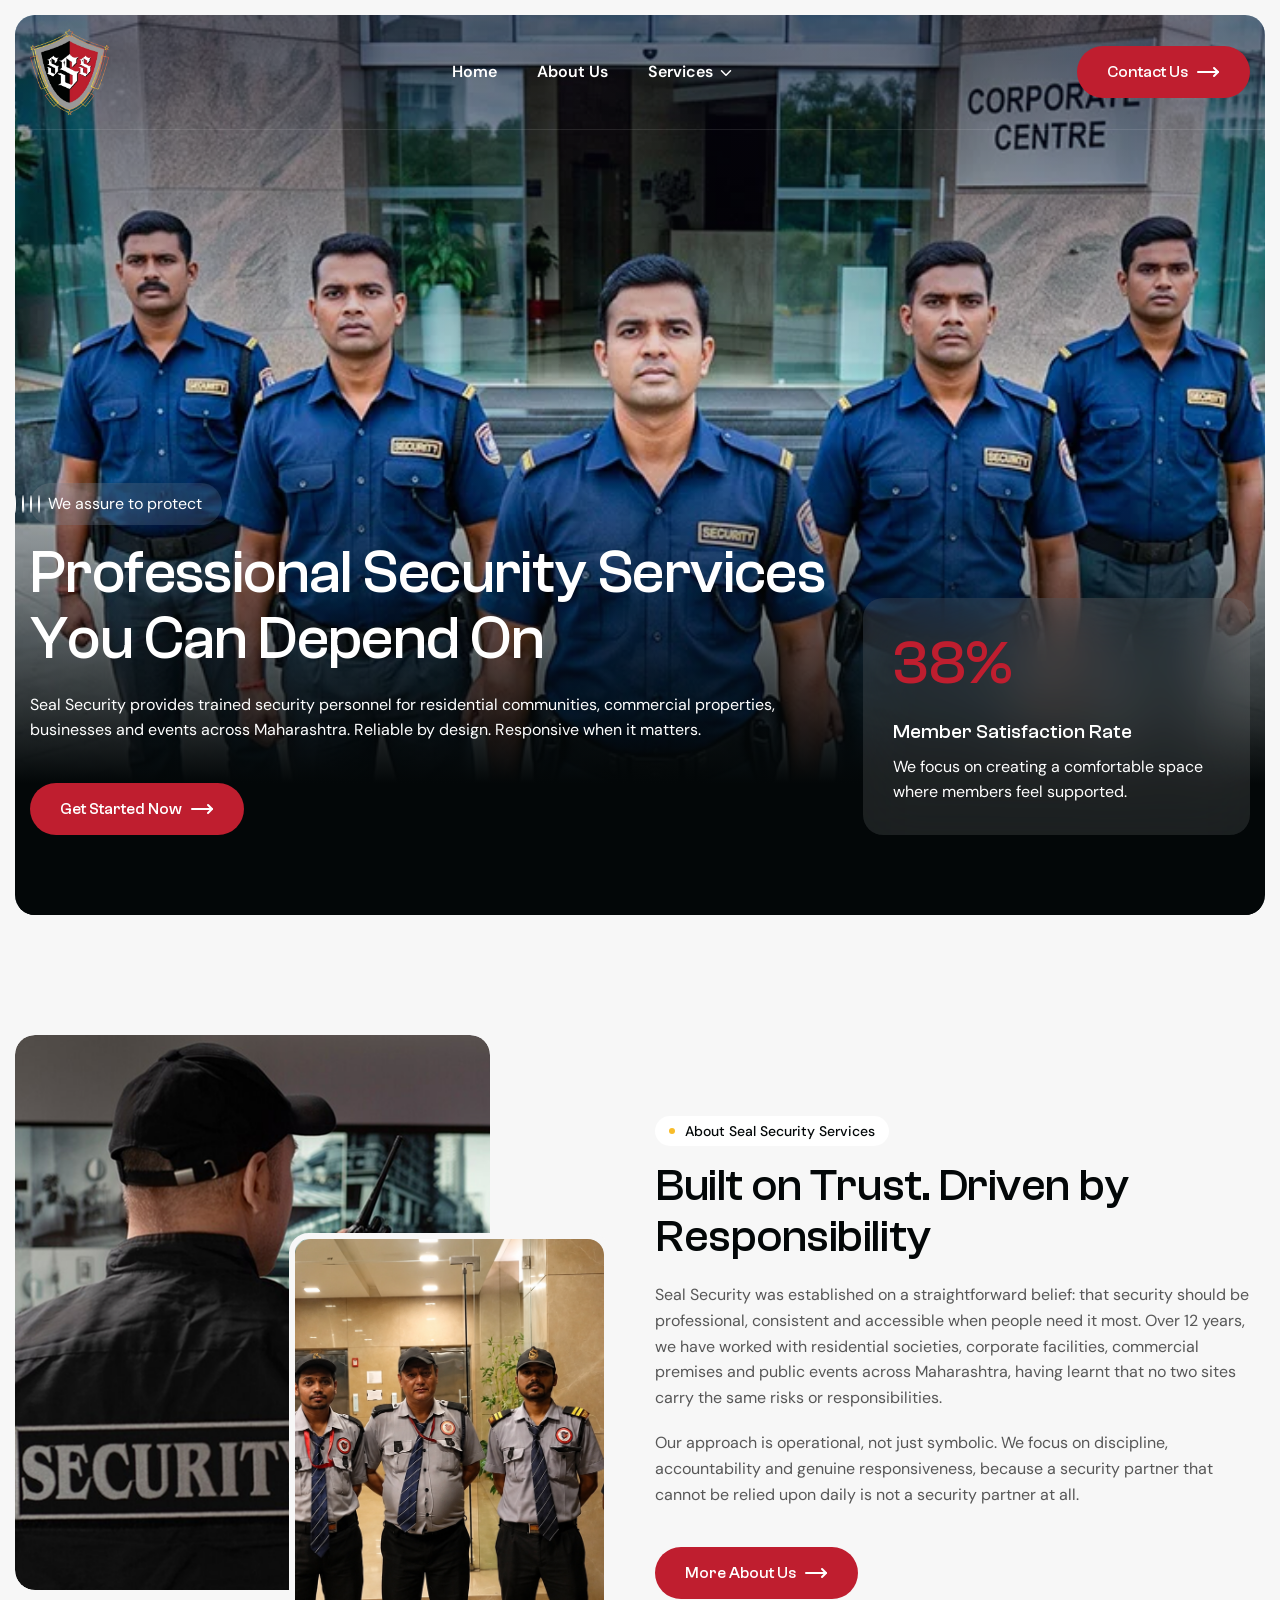
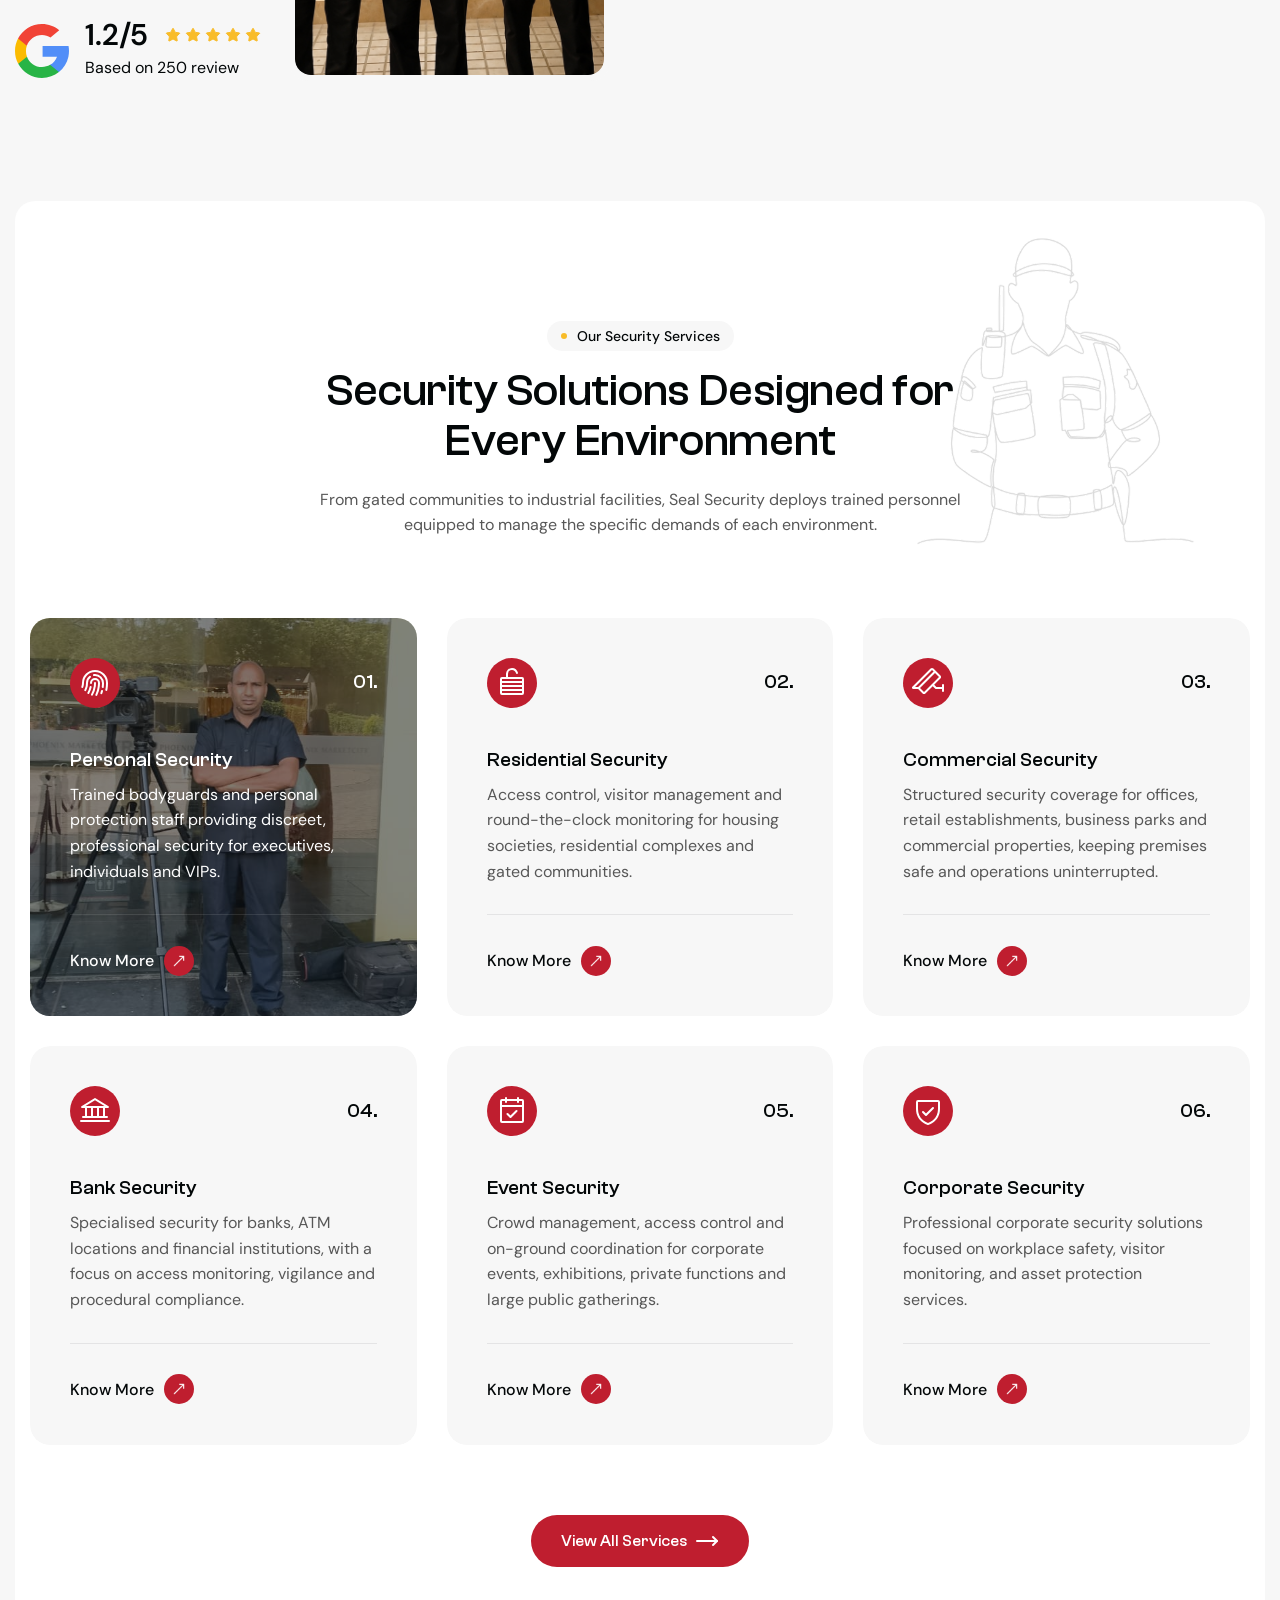
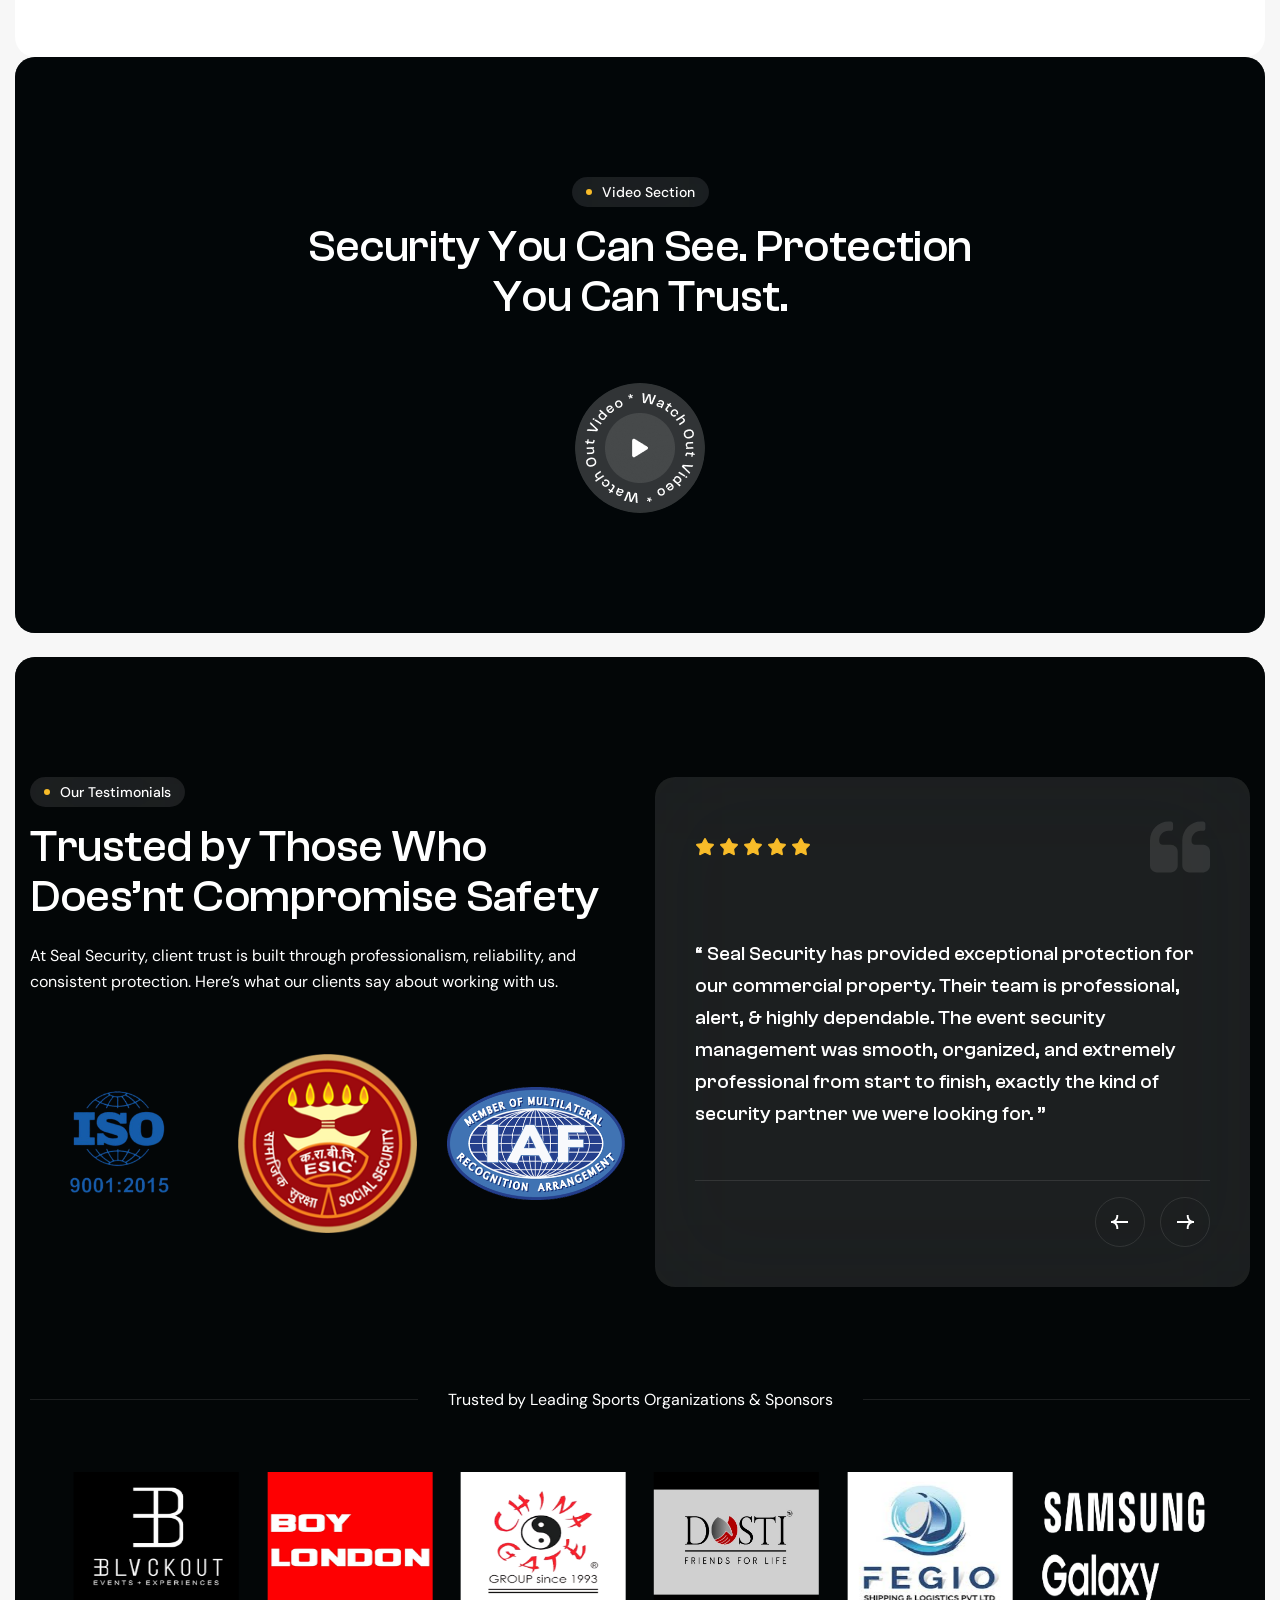
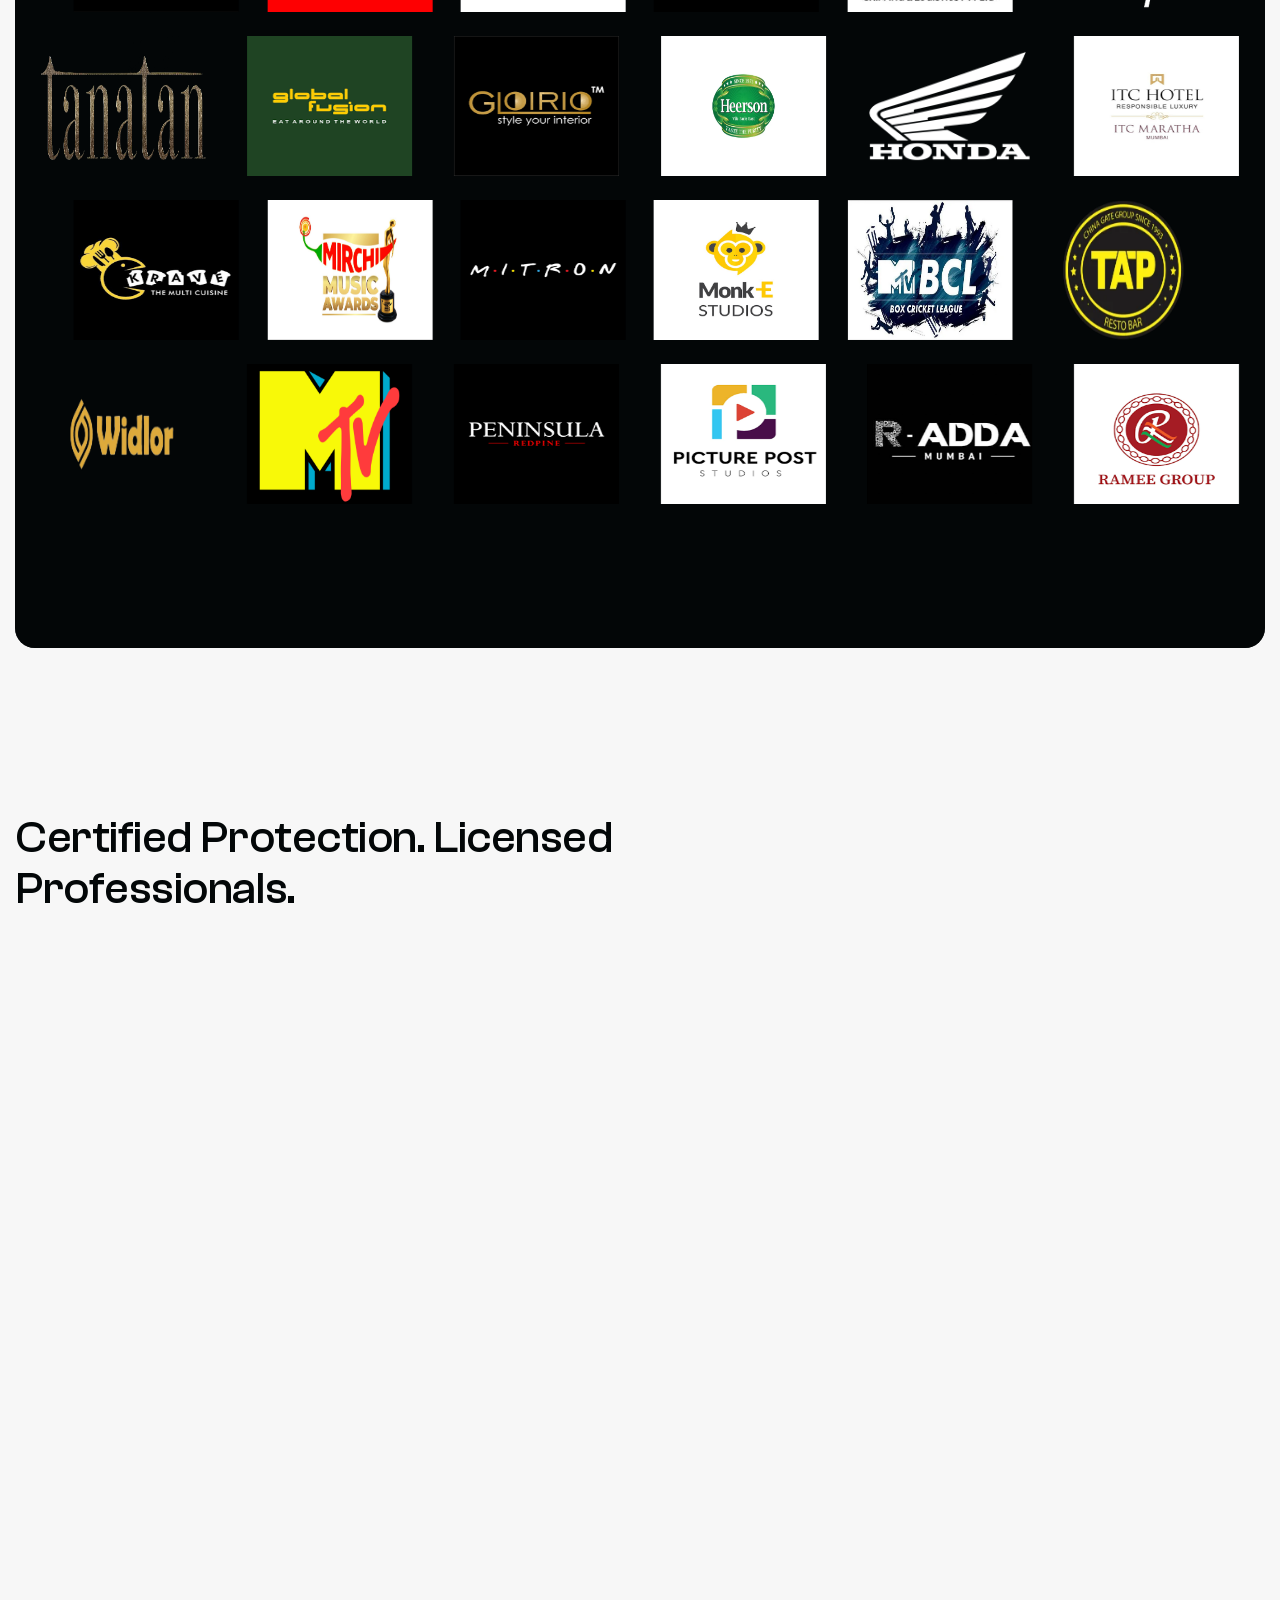
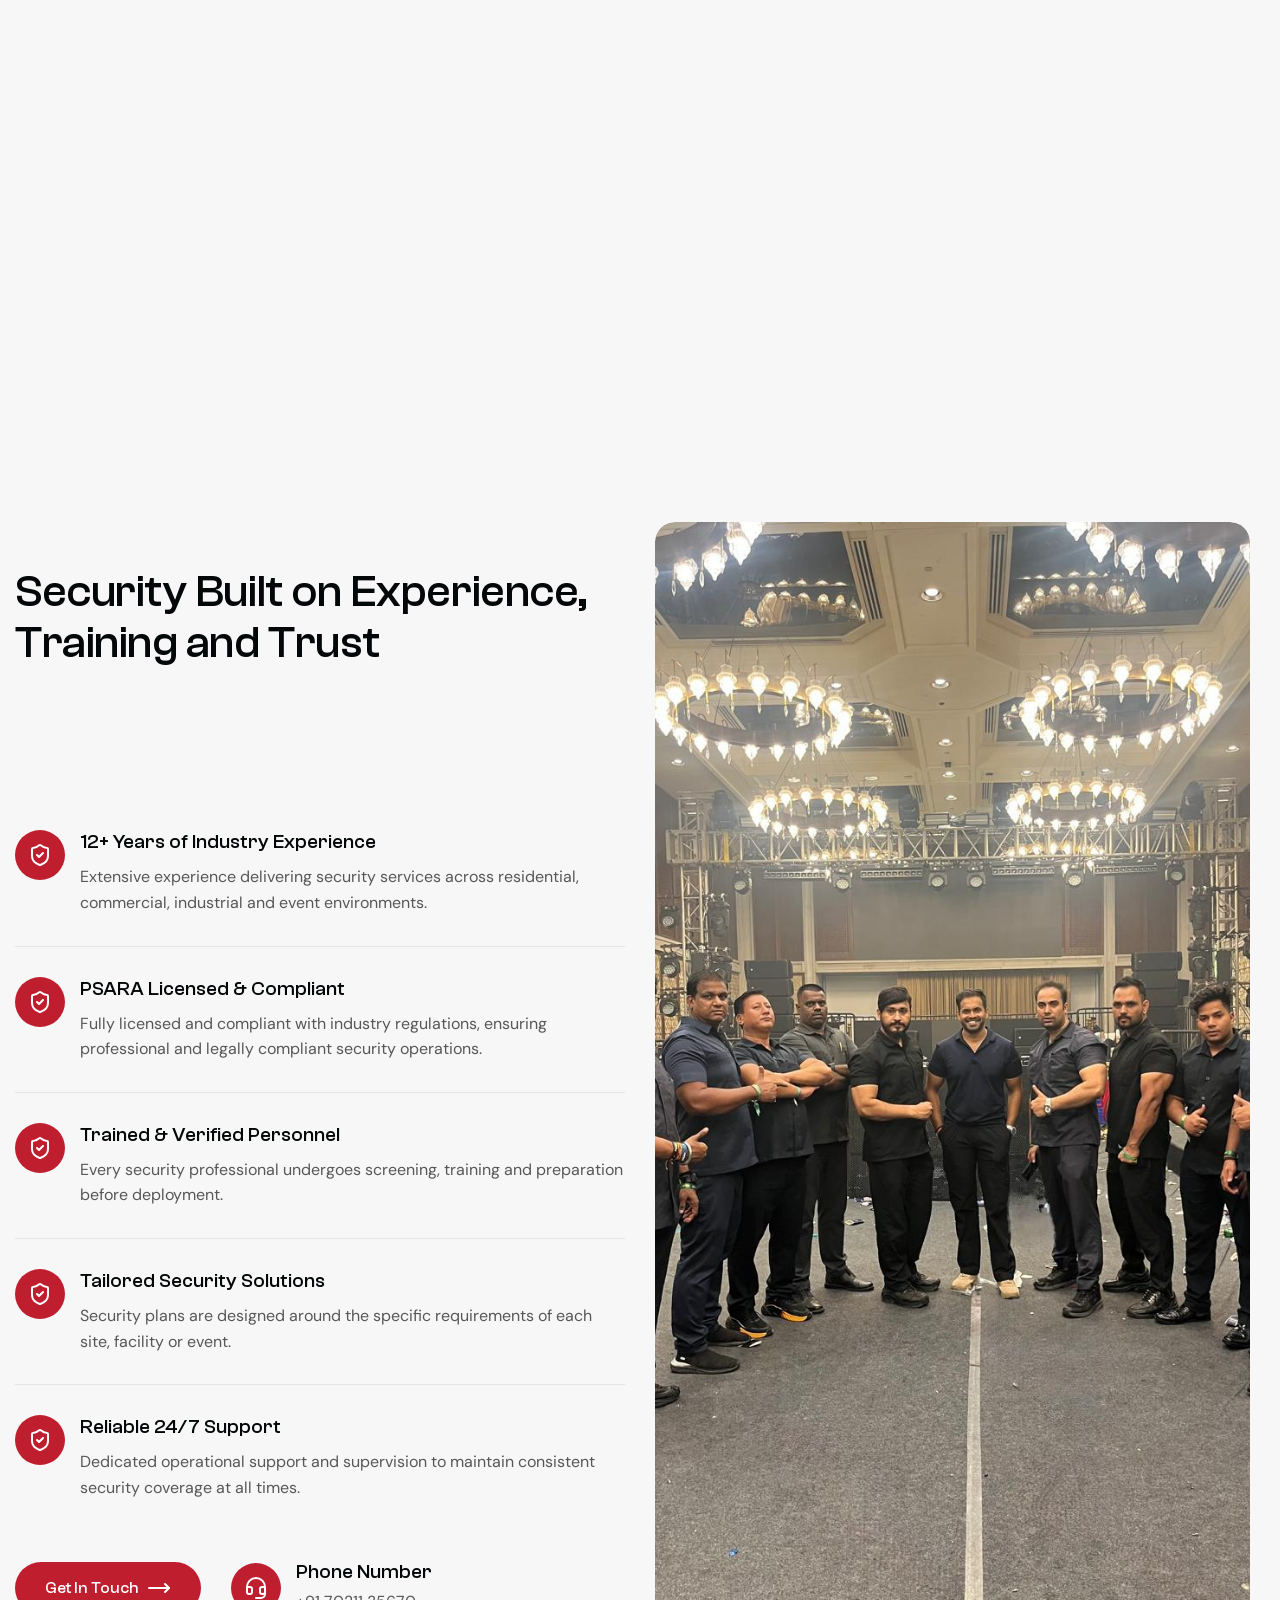
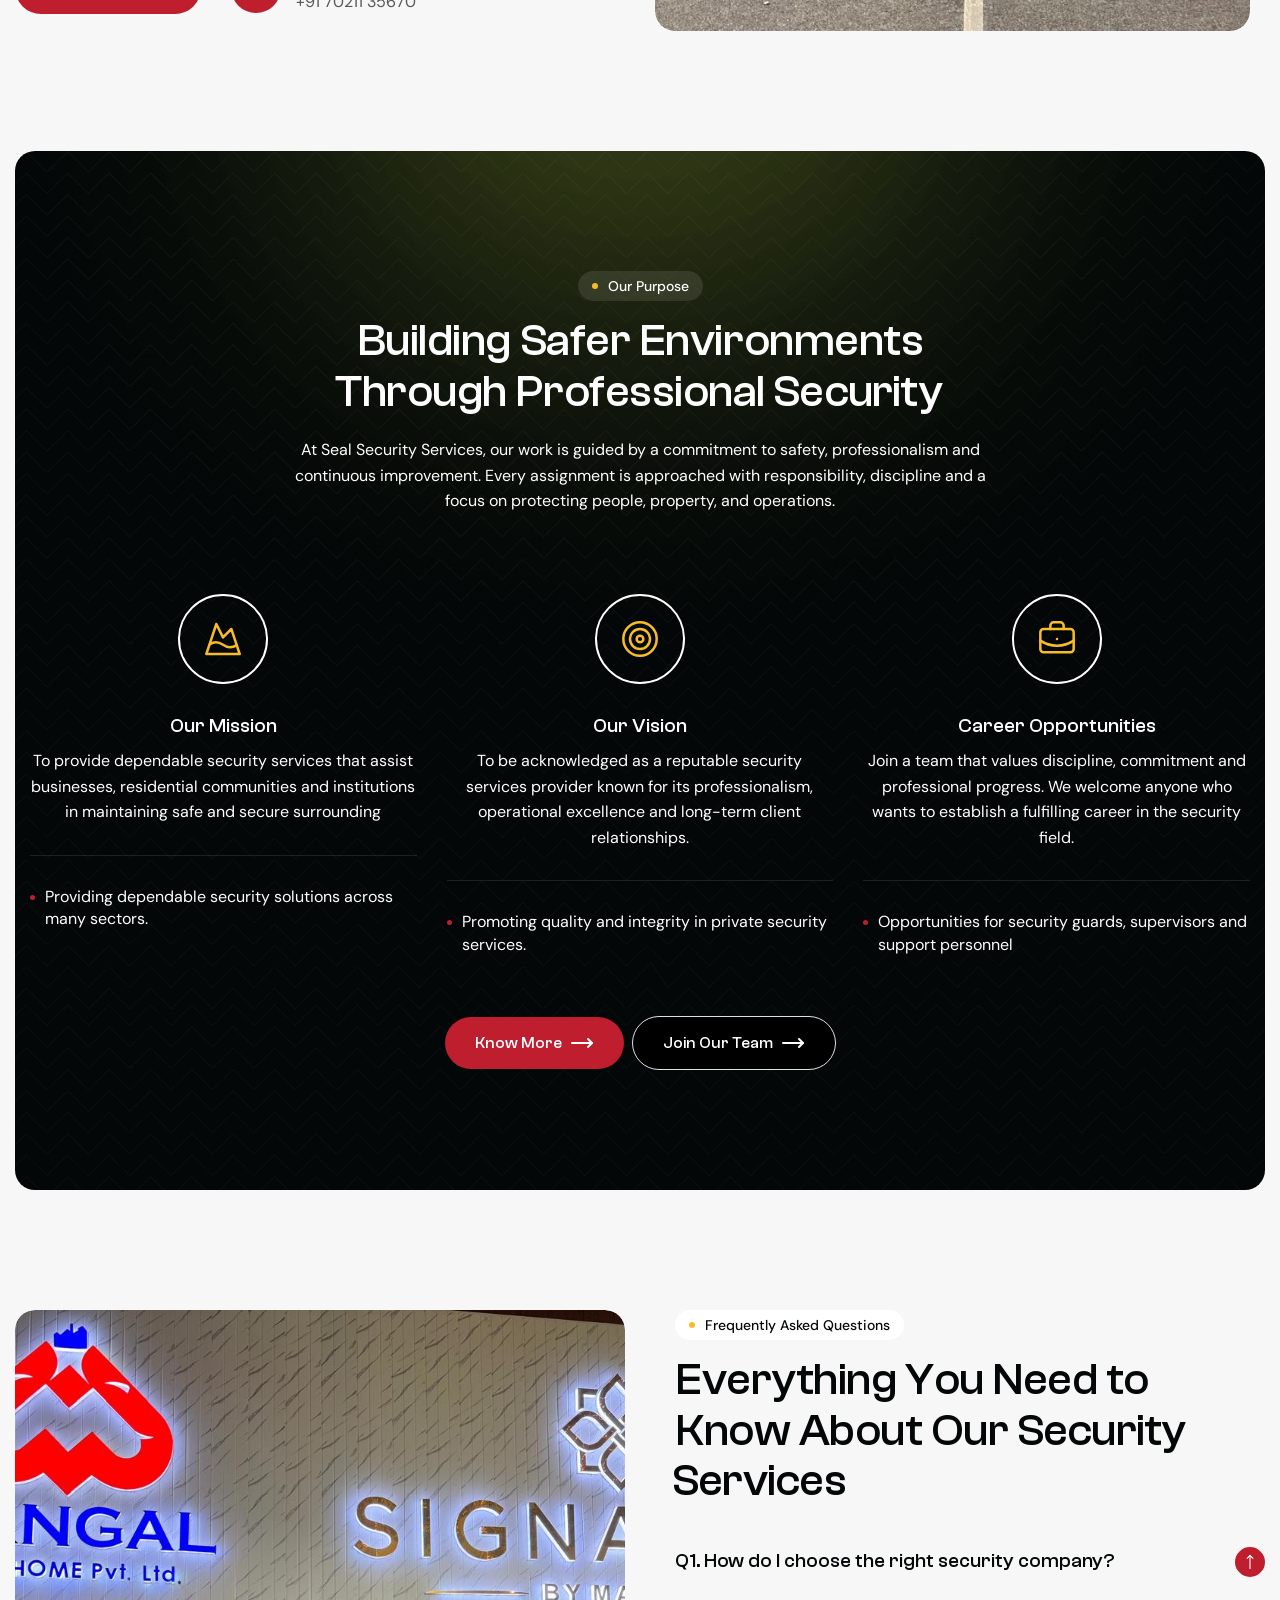
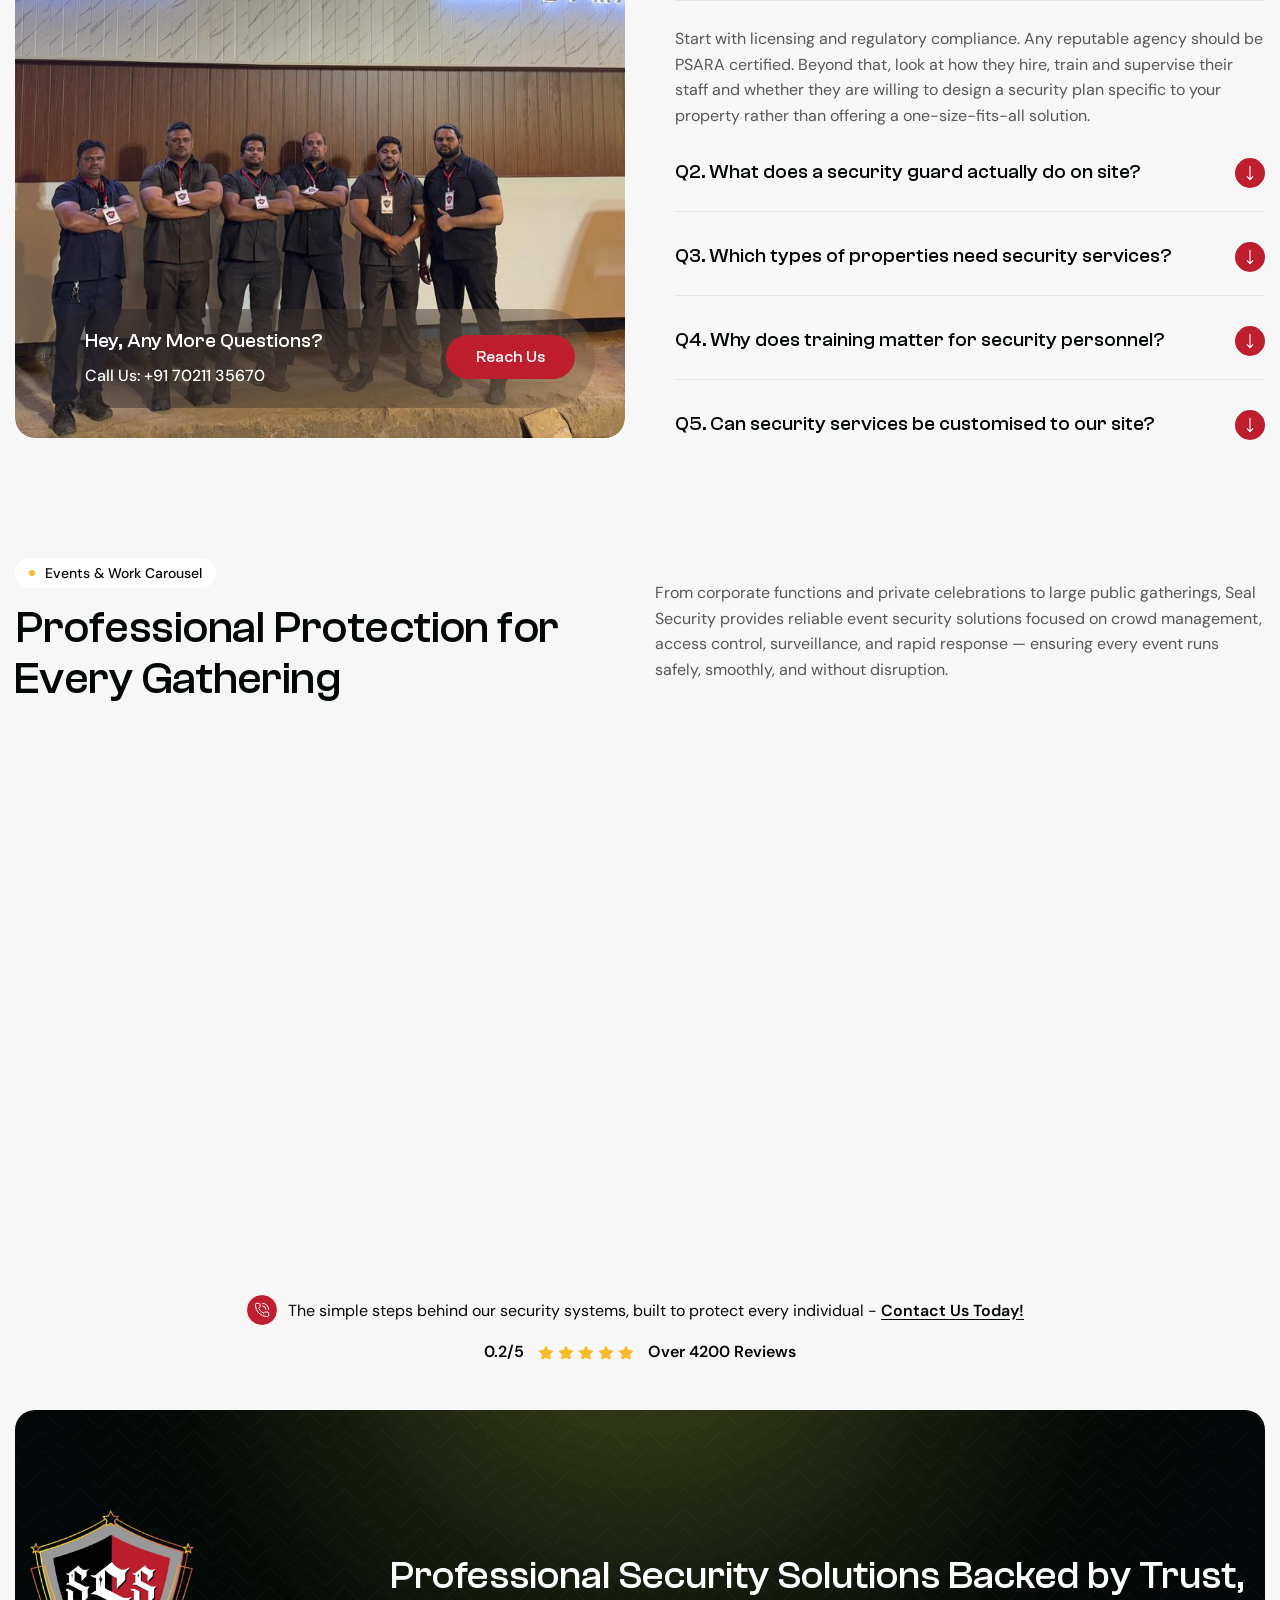
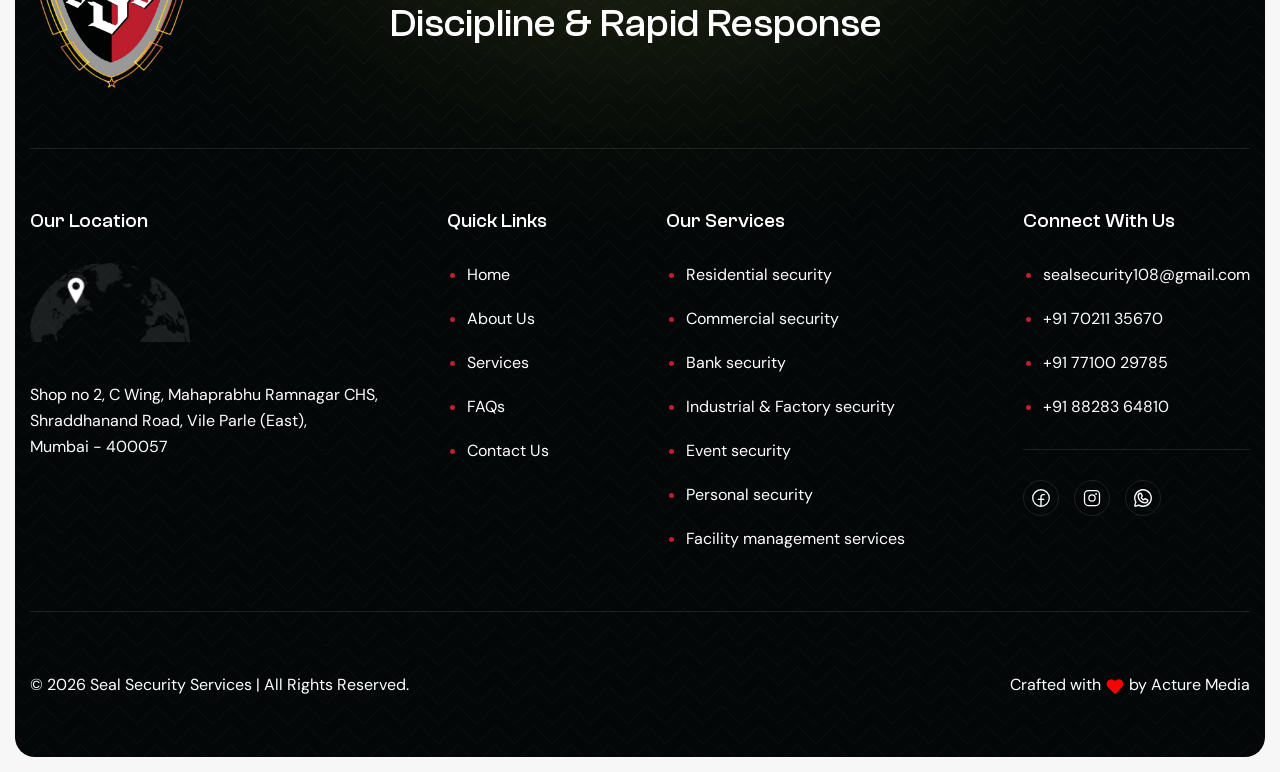
==== commit 03770859: "minor ui fixes" ====
--- a/index.html
+++ b/index.html
@@ -834,10 +834,10 @@
                                                         <img src="images/author-1.jpg" alt="">
                                                     </figure>
                                                 </div>
-                                                <div class="testimonial-author-content">
+                                                <!-- <div class="testimonial-author-content">
                                                     <h2>Courtney Henry</h2>
                                                     <p>Premium Membership</p>
-                                                </div>
+                                                </div> -->
                                             </div>
                                         </div>
                                     </div>
@@ -910,10 +910,10 @@
                                                         <img src="images/author-2.jpg" alt="">
                                                     </figure>
                                                 </div>
-                                                <div class="testimonial-author-content">
+                                                <!-- <div class="testimonial-author-content">
                                                     <h2>Ralph Edwards</h2>
                                                     <p>Premium Membership</p>
-                                                </div>
+                                                </div> -->
                                             </div>
                                         </div>
                                     </div>
@@ -1603,8 +1603,7 @@
                                 <div class="how-work-item-content">
                                     <h3>Our Mission</h3>
                                     <p>To provide dependable security services that assist businesses, residential
-                                        communities and institutions in maintaining safe and secure surroundings by
-                                        utilising skilled staff and expert support. </p>
+                                        communities and institutions in maintaining safe and secure surrounding </p>
                                 </div>
                                 <div class="how-work-item-list">
                                     <ul>
